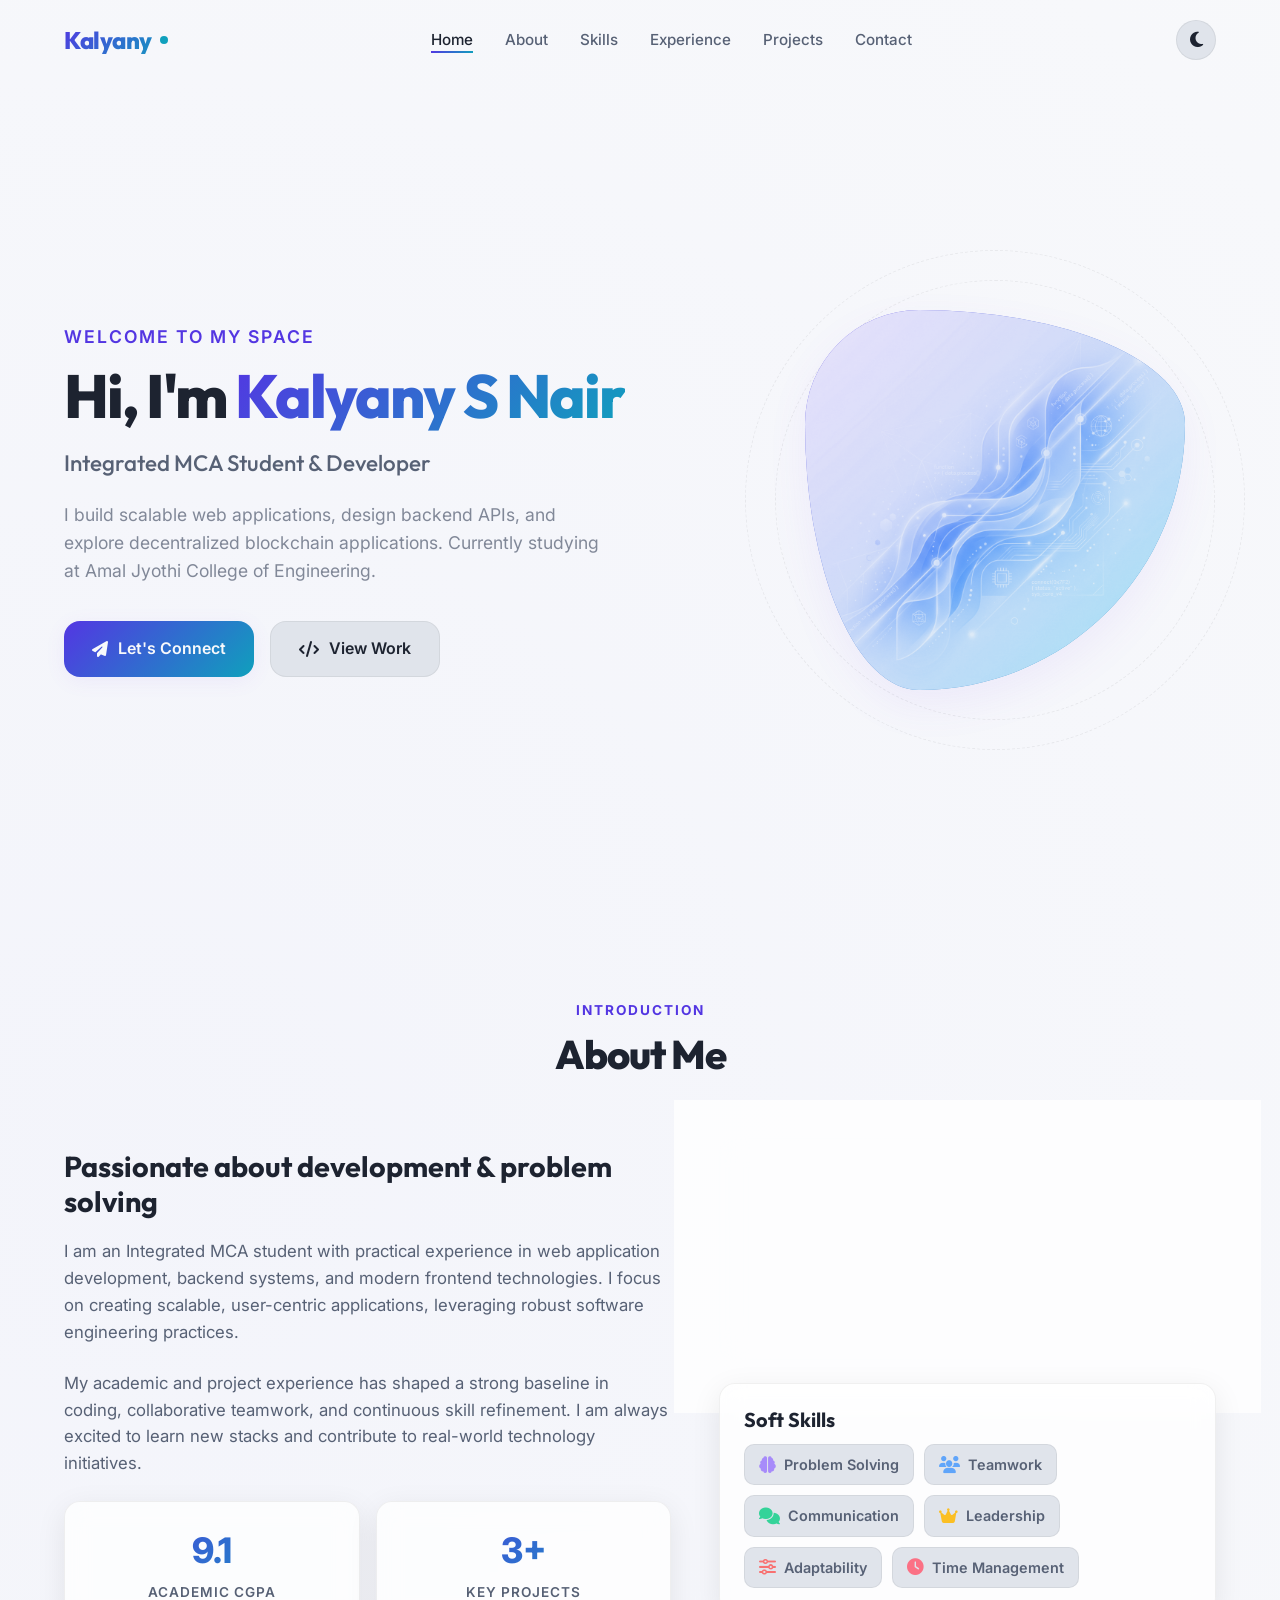
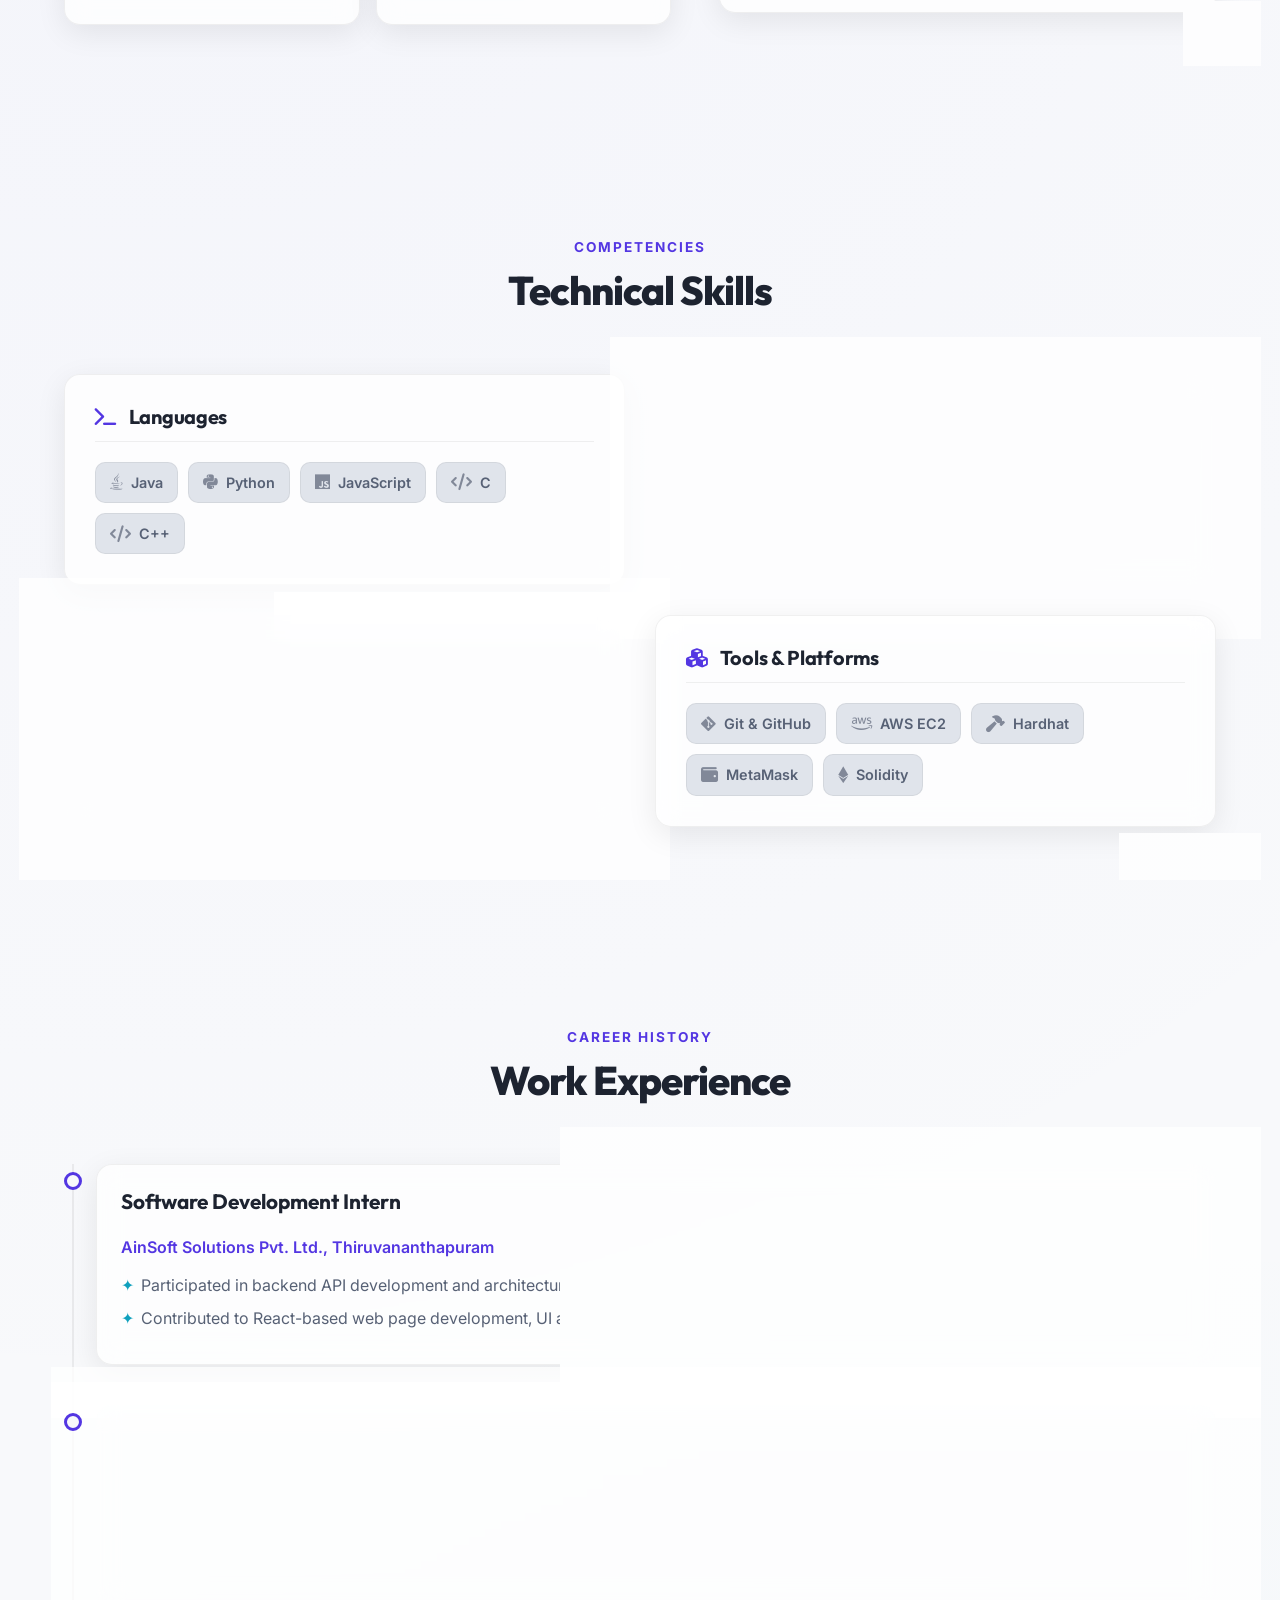
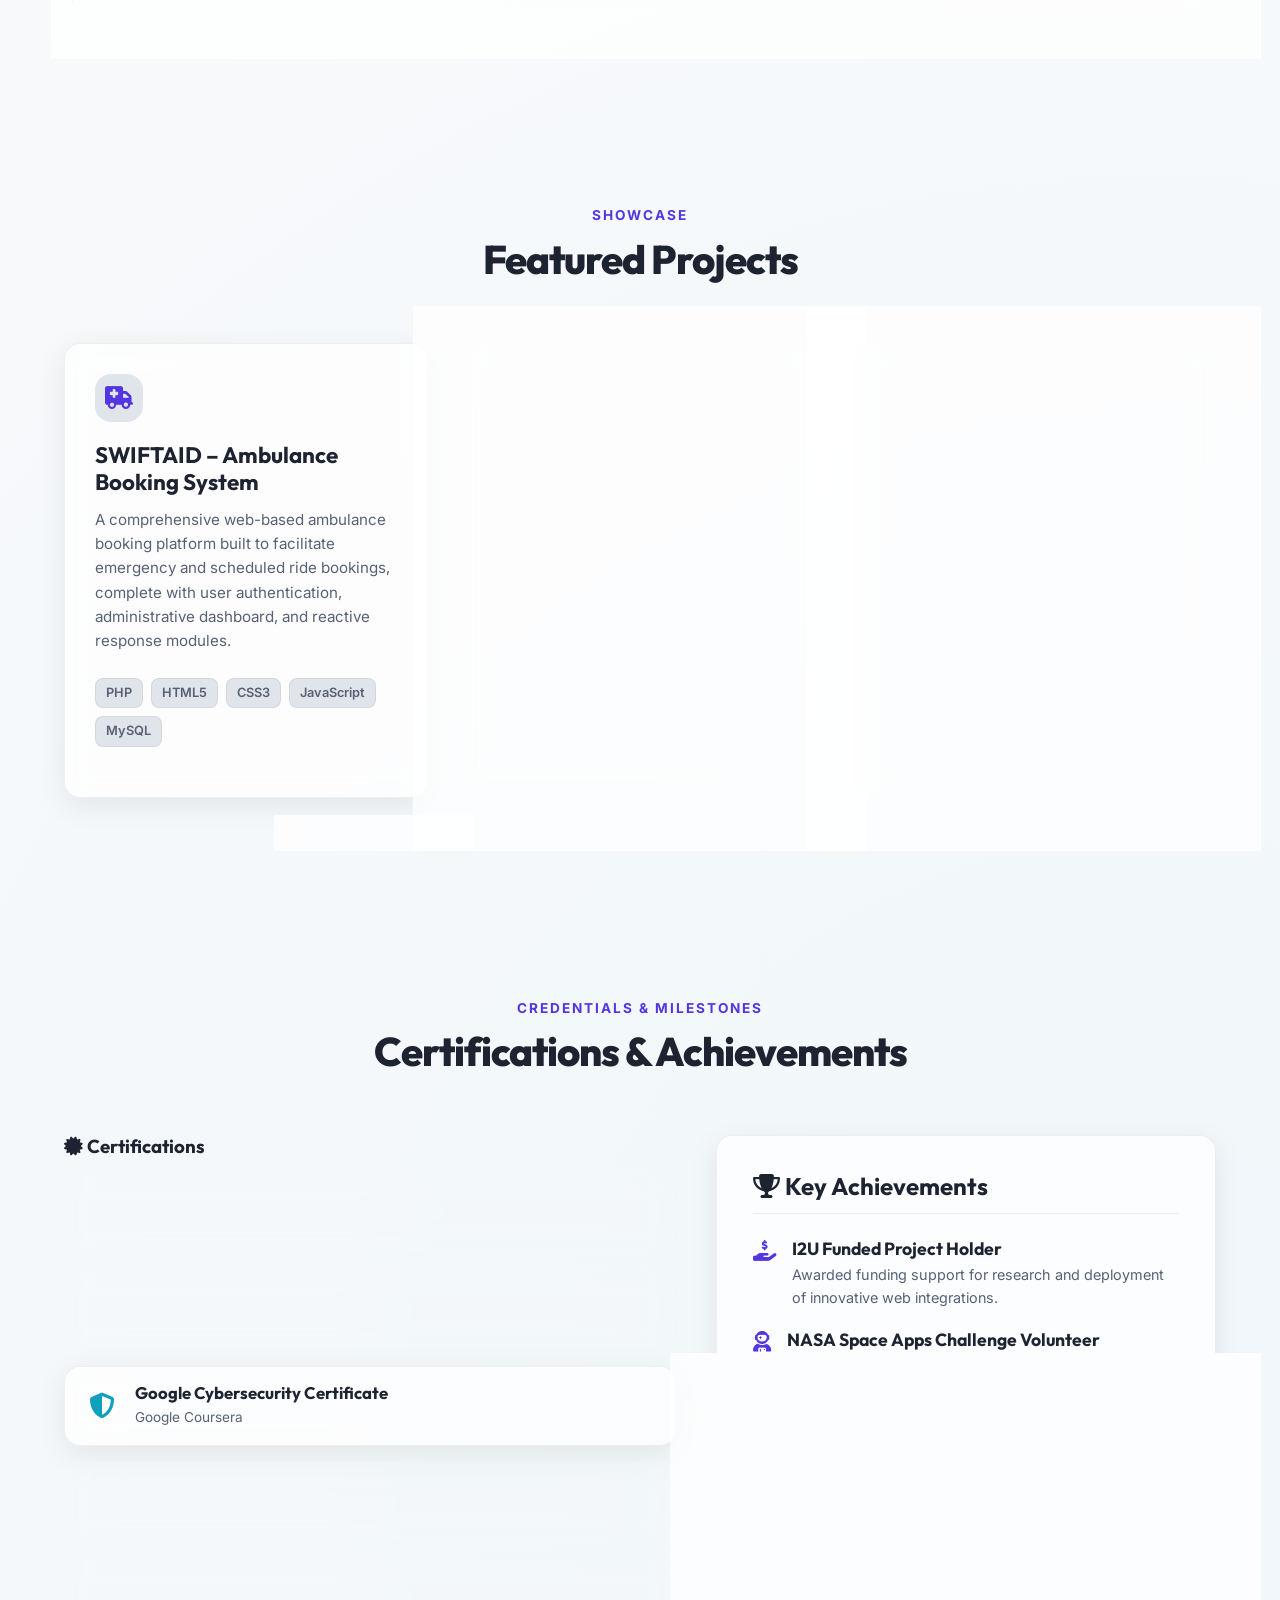
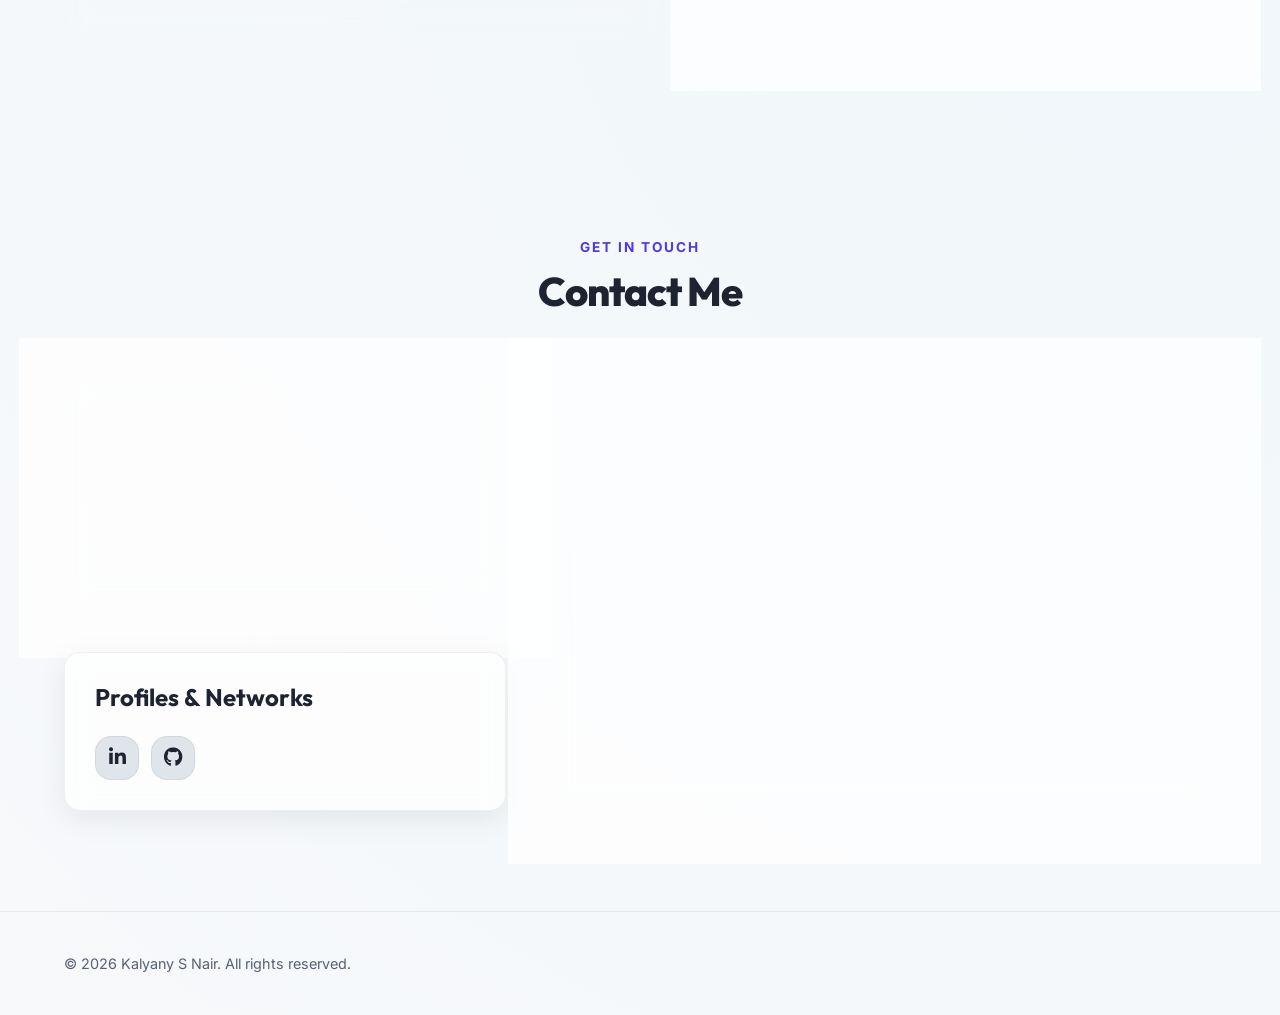
==== kalyanysnair.html @ a87de0ae "Remove Source Code github links from projects section" ====
<!DOCTYPE html>
<html lang="en" data-theme="light">
<head>
  <meta charset="UTF-8">
  <meta name="viewport" content="width=device-width, initial-scale=1.0">
  <title>Kalyany S Nair | Portfolio</title>
  <meta name="description" content="Professional portfolio of Kalyany S Nair, an Integrated MCA student specializing in full-stack web development and blockchain. Check out my projects, experience, and skills.">
  
  <!-- FontAwesome Icons -->
  <link rel="stylesheet" href="https://cdnjs.cloudflare.com/ajax/libs/font-awesome/6.4.0/css/all.min.css">
  
  <!-- Core Stylesheet -->
  <link rel="stylesheet" href="index.css">
</head>
<body>

  <!-- --- HEADER / NAVIGATION --- -->
  <header class="header" id="header">
    <div class="container nav-container">
      <a href="#home" class="logo">
        Kalyany<span class="logo-dot"></span>
      </a>
      
      <nav>
        <ul class="nav-links" id="nav-links">
          <li><a href="#home" class="active">Home</a></li>
          <li><a href="#about">About</a></li>
          <li><a href="#skills">Skills</a></li>
          <li><a href="#experience">Experience</a></li>
          <li><a href="#projects">Projects</a></li>
          <li><a href="#contact">Contact</a></li>
        </ul>
      </nav>
      
      <div class="nav-actions">
        <button class="theme-btn" id="theme-btn" aria-label="Toggle Theme">
          <i class="fa-solid fa-moon" id="theme-icon"></i>
        </button>
        <div class="menu-toggle" id="menu-toggle" aria-label="Toggle Menu">
          <i class="fa-solid fa-bars"></i>
        </div>
      </div>
    </div>
  </header>

  <!-- --- HERO SECTION --- -->
  <section class="hero" id="home">
    <div class="container hero-grid">
      <div class="hero-content">
        <span class="hero-greeting">Welcome to my space</span>
        <h1 class="hero-title">Hi, I'm <span>Kalyany S Nair</span></h1>
        <h2 class="hero-subtitle">Integrated MCA Student &amp; Developer</h2>
        <p class="hero-description">
          I build scalable web applications, design backend APIs, and explore decentralized blockchain applications. Currently studying at Amal Jyothi College of Engineering.
        </p>
        <div class="hero-buttons">
          <a href="#contact" class="btn btn-primary"><i class="fa-solid fa-paper-plane"></i> Let's Connect</a>
          <a href="#projects" class="btn btn-secondary"><i class="fa-solid fa-code"></i> View Work</a>
        </div>
      </div>
      
      <div class="hero-visual">
        <div class="visual-orbit orbit-1"></div>
        <div class="visual-orbit orbit-2"></div>
        <div class="visual-box">
          <img src="assets/hero-bg.png" alt="Futuristic Tech Background Design">
        </div>
      </div>
    </div>
  </section>

  <!-- --- ABOUT SECTION --- -->
  <section class="section" id="about">
    <div class="container">
      <div class="section-header">
        <span class="section-tag">Introduction</span>
        <h2 class="section-title">About Me</h2>
      </div>
      
      <div class="about-grid">
        <div class="about-info">
          <h3>Passionate about development &amp; problem solving</h3>
          <p>
            I am an Integrated MCA student with practical experience in web application development, backend systems, and modern frontend technologies. I focus on creating scalable, user-centric applications, leveraging robust software engineering practices.
          </p>
          <p>
            My academic and project experience has shaped a strong baseline in coding, collaborative teamwork, and continuous skill refinement. I am always excited to learn new stacks and contribute to real-world technology initiatives.
          </p>
          
          <div class="metrics-grid">
            <div class="metric-card glass-panel">
              <div class="metric-num">9.1</div>
              <div class="metric-label">Academic CGPA</div>
            </div>
            <div class="metric-card glass-panel">
              <div class="metric-num">3+</div>
              <div class="metric-label">Key Projects</div>
            </div>
          </div>
        </div>
        
        <div class="about-education">
          <div class="education-card glass-panel">
            <div class="edu-header">
              <h4 class="edu-title">Integrated Master of Computer Applications (MCA)</h4>
              <span class="edu-year">2022 – 2027</span>
            </div>
            <p class="edu-institution">Amal Jyothi College of Engineering (Autonomous)</p>
            <div class="edu-cgpa">
              <i class="fa-solid fa-graduation-cap"></i> CGPA: 9.1
            </div>
          </div>
          
          <div class="education-card glass-panel">
            <div class="edu-header">
              <h4 class="edu-title">Soft Skills</h4>
            </div>
            <div class="skills-list" style="margin-top: 10px;">
              <span class="skill-tag"><i class="fa-solid fa-brain" style="color: #a78bfa;"></i> Problem Solving</span>
              <span class="skill-tag"><i class="fa-solid fa-users" style="color: #60a5fa;"></i> Teamwork</span>
              <span class="skill-tag"><i class="fa-solid fa-comments" style="color: #34d399;"></i> Communication</span>
              <span class="skill-tag"><i class="fa-solid fa-crown" style="color: #fbbf24;"></i> Leadership</span>
              <span class="skill-tag"><i class="fa-solid fa-sliders" style="color: #f87171;"></i> Adaptability</span>
              <span class="skill-tag"><i class="fa-solid fa-clock" style="color: #fb7185;"></i> Time Management</span>
            </div>
          </div>
        </div>
      </div>
    </div>
  </section>

  <!-- --- SKILLS SECTION --- -->
  <section class="section" id="skills">
    <div class="container">
      <div class="section-header">
        <span class="section-tag">Competencies</span>
        <h2 class="section-title">Technical Skills</h2>
      </div>
      
      <div class="skills-grid">
        <!-- Category 1: Languages -->
        <div class="skills-category glass-panel">
          <h3><i class="fa-solid fa-terminal"></i> Languages</h3>
          <div class="skills-list">
            <span class="skill-tag"><i class="fa-brands fa-java"></i> Java</span>
            <span class="skill-tag"><i class="fa-brands fa-python"></i> Python</span>
            <span class="skill-tag"><i class="fa-brands fa-js"></i> JavaScript</span>
            <span class="skill-tag"><i class="fa-solid fa-code"></i> C</span>
            <span class="skill-tag"><i class="fa-solid fa-code"></i> C++</span>
          </div>
        </div>
        
        <!-- Category 2: Web Technologies -->
        <div class="skills-category glass-panel">
          <h3><i class="fa-solid fa-globe"></i> Web Technologies</h3>
          <div class="skills-list">
            <span class="skill-tag"><i class="fa-brands fa-react"></i> React.js</span>
            <span class="skill-tag"><i class="fa-brands fa-html5"></i> HTML5</span>
            <span class="skill-tag"><i class="fa-brands fa-css3-alt"></i> CSS3</span>
            <span class="skill-tag"><i class="fa-brands fa-php"></i> PHP</span>
            <span class="skill-tag"><i class="fa-brands fa-node-js" style="color: #339933;"></i> Node.js</span>
          </div>
        </div>
        
        <!-- Category 3: Databases -->
        <div class="skills-category glass-panel">
          <h3><i class="fa-solid fa-database"></i> Databases</h3>
          <div class="skills-list">
            <span class="skill-tag"><i class="fa-solid fa-database"></i> MySQL</span>
            <span class="skill-tag"><i class="fa-solid fa-server"></i> Database Mgmt</span>
          </div>
        </div>
        
        <!-- Category 4: Tools & Platforms -->
        <div class="skills-category glass-panel">
          <h3><i class="fa-solid fa-cubes"></i> Tools &amp; Platforms</h3>
          <div class="skills-list">
            <span class="skill-tag"><i class="fa-brands fa-git-alt"></i> Git &amp; GitHub</span>
            <span class="skill-tag"><i class="fa-brands fa-aws"></i> AWS EC2</span>
            <span class="skill-tag"><i class="fa-solid fa-hammer"></i> Hardhat</span>
            <span class="skill-tag"><i class="fa-solid fa-wallet"></i> MetaMask</span>
            <span class="skill-tag"><i class="fa-brands fa-ethereum"></i> Solidity</span>
          </div>
        </div>
      </div>
    </div>
  </section>

  <!-- --- EXPERIENCE SECTION --- -->
  <section class="section" id="experience">
    <div class="container">
      <div class="section-header">
        <span class="section-tag">Career History</span>
        <h2 class="section-title">Work Experience</h2>
      </div>
      
      <div class="exp-proj-layout">
        <div class="timeline">
          <!-- Timeline Item 1 -->
          <div class="timeline-item">
            <div class="timeline-dot"></div>
            <div class="timeline-content glass-panel">
              <div class="timeline-header">
                <h3 class="timeline-role">Software Development Intern</h3>
                <span class="timeline-duration">June 2026 – July 2026</span>
              </div>
              <div class="timeline-company">AinSoft Solutions Pvt. Ltd., Thiruvananthapuram</div>
              <ul class="timeline-details">
                <li>Participated in backend API development and architecture definition during a hybrid internship program.</li>
                <li>Contributed to React-based web page development, UI adjustments, and application integration tasks.</li>
              </ul>
            </div>
          </div>
          
          <!-- Timeline Item 2 -->
          <div class="timeline-item">
            <div class="timeline-dot"></div>
            <div class="timeline-content glass-panel">
              <div class="timeline-header">
                <h3 class="timeline-role">Intern Hub – Program &amp; Academic Support</h3>
                <span class="timeline-duration">Dec 2024 – Mar 2025</span>
              </div>
              <div class="timeline-company">Amal Jyothi College of Engineering</div>
              <ul class="timeline-details">
                <li>Assisted in academic coordination, resource mapping, and documentation activities.</li>
                <li>Supported faculty and organization teams in coordinating institutional programs and engineering symposia.</li>
              </ul>
            </div>
          </div>
        </div>
      </div>
    </div>
  </section>

  <!-- --- PROJECTS SECTION --- -->
  <section class="section" id="projects">
    <div class="container">
      <div class="section-header">
        <span class="section-tag">Showcase</span>
        <h2 class="section-title">Featured Projects</h2>
      </div>
      
      <div class="projects-grid">
        <!-- Project 1: SwiftAid -->
        <div class="project-card glass-panel">
          <div class="project-icon">
            <i class="fa-solid fa-truck-medical"></i>
          </div>
          <h3 class="project-title">SWIFTAID – Ambulance Booking System</h3>
          <p class="project-description">
            A comprehensive web-based ambulance booking platform built to facilitate emergency and scheduled ride bookings, complete with user authentication, administrative dashboard, and reactive response modules.
          </p>
          <div class="project-tech">
            <span class="project-tech-tag">PHP</span>
            <span class="project-tech-tag">HTML5</span>
            <span class="project-tech-tag">CSS3</span>
            <span class="project-tech-tag">JavaScript</span>
            <span class="project-tech-tag">MySQL</span>
          </div>

        </div>
        
        <!-- Project 2: PlayTown -->
        <div class="project-card glass-panel">
          <div class="project-icon">
            <i class="fa-solid fa-gamepad"></i>
          </div>
          <h3 class="project-title">PlayTown – Toy Store E-Commerce</h3>
          <p class="project-description">
            A secure e-commerce application containing a comprehensive product catalog, active shopping cart, user profile management, checkout flows, and database order logging.
          </p>
          <div class="project-tech">
            <span class="project-tech-tag">PHP</span>
            <span class="project-tech-tag">HTML5</span>
            <span class="project-tech-tag">CSS3</span>
            <span class="project-tech-tag">MySQL</span>
            <span class="project-tech-tag">AWS EC2</span>
          </div>

        </div>
        
        <!-- Project 3: EduFund -->
        <div class="project-card glass-panel">
          <div class="project-icon">
            <i class="fa-solid fa-graduation-cap"></i>
          </div>
          <h3 class="project-title">EDUFUND – Decentralized Scholarship</h3>
          <p class="project-description">
            A secure blockchain-powered scholarship ecosystem utilizing smart contracts for transparent and decentralized funding flows, integrated into a React web interface.
          </p>
          <div class="project-tech">
            <span class="project-tech-tag">Solidity</span>
            <span class="project-tech-tag">React.js</span>
            <span class="project-tech-tag">Hardhat</span>
            <span class="project-tech-tag">Node.js</span>
            <span class="project-tech-tag">MetaMask</span>
          </div>

        </div>
      </div>
    </div>
  </section>

  <!-- --- CERTIFICATIONS & ACHIEVEMENTS --- -->
  <section class="section" id="credentials">
    <div class="container">
      <div class="section-header">
        <span class="section-tag">Credentials &amp; Milestones</span>
        <h2 class="section-title">Certifications &amp; Achievements</h2>
      </div>
      
      <div class="certs-achieve-grid">
        <!-- Certifications -->
        <div class="certs-layout">
          <h3><i class="fa-solid fa-certificate"></i> Certifications</h3>
          
          <div class="cert-card glass-panel">
            <i class="fa-solid fa-cloud cert-icon"></i>
            <div class="cert-info">
              <h4>Oracle Cloud Infrastructure 2025 Certified AI Foundations</h4>
              <p class="cert-provider">Oracle University</p>
            </div>
          </div>
          
          <div class="cert-card glass-panel">
            <i class="fa-solid fa-people-group cert-icon"></i>
            <div class="cert-info">
              <h4>Professional Scrum Fundamentals (Agile &amp; Scrum)</h4>
              <p class="cert-provider">Scrum.org</p>
            </div>
          </div>
          
          <div class="cert-card glass-panel">
            <i class="fa-solid fa-shield-halved cert-icon"></i>
            <div class="cert-info">
              <h4>Google Cybersecurity Certificate</h4>
              <p class="cert-provider">Google Coursera</p>
            </div>
          </div>
          
          <div class="cert-card glass-panel">
            <i class="fa-brands fa-python cert-icon"></i>
            <div class="cert-info">
              <h4>Automate Cybersecurity Tasks with Python</h4>
              <p class="cert-provider">Google Professional Certificate Series</p>
            </div>
          </div>
          
          <div class="cert-card glass-panel">
            <i class="fa-solid fa-network-wired cert-icon"></i>
            <div class="cert-info">
              <h4>Cloud Computing Basics &amp; Career Acceleration</h4>
              <p class="cert-provider">Course completion</p>
            </div>
          </div>
        </div>
        
        <!-- Achievements -->
        <div class="achievements-box glass-panel">
          <h3><i class="fa-solid fa-trophy"></i> Key Achievements</h3>
          
          <div class="achieve-list">
            <div class="achieve-item">
              <i class="fa-solid fa-hand-holding-dollar achieve-badge"></i>
              <div class="achieve-text">
                <h4>I2U Funded Project Holder</h4>
                <p>Awarded funding support for research and deployment of innovative web integrations.</p>
              </div>
            </div>
            
            <div class="achieve-item">
              <i class="fa-solid fa-user-astronaut achieve-badge"></i>
              <div class="achieve-text">
                <h4>NASA Space Apps Challenge Volunteer</h4>
                <p>Active volunteer organizer and technical support lead for the 2024 &amp; 2025 hackathons.</p>
              </div>
            </div>
            
            <div class="achieve-item">
              <i class="fa-solid fa-code-branch achieve-badge"></i>
              <div class="achieve-text">
                <h4>Hacktoberfest Contributor</h4>
                <p>Contributed to open source software repositories and mentored junior git participants.</p>
              </div>
            </div>
            
            <div class="achieve-item">
              <i class="fa-solid fa-scale-balanced achieve-badge"></i>
              <div class="achieve-text">
                <h4>IPR Cell Member</h4>
                <p>Intellectual Property Rights cell member focusing on academic innovation protection.</p>
              </div>
            </div>
          </div>
        </div>
      </div>
    </div>
  </section>

  <!-- --- CONTACT SECTION --- -->
  <section class="section" id="contact">
    <div class="container">
      <div class="section-header">
        <span class="section-tag">Get in Touch</span>
        <h2 class="section-title">Contact Me</h2>
      </div>
      
      <div class="contact-grid">
        <div class="contact-info">
          <div class="contact-card glass-panel">
            <h3>Contact Details</h3>
            <div class="contact-methods">
              <div class="contact-method">
                <div class="contact-icon"><i class="fa-solid fa-envelope"></i></div>
                <div class="contact-details">
                  <span>Email</span>
                  <a href="mailto:kalyanysnair2027@mca.ajce.in">kalyanysnair2027@mca.ajce.in</a>
                </div>
              </div>

              <div class="contact-method">
                <div class="contact-icon"><i class="fa-solid fa-location-dot"></i></div>
                <div class="contact-details">
                  <span>Location</span>
                  <p>Kottayam, Kerala, India</p>
                </div>
              </div>
            </div>
          </div>
          
          <div class="contact-card glass-panel">
            <h3>Profiles &amp; Networks</h3>
            <div class="social-links">
              <a href="https://linkedin.com/in/kalyanysnair" target="_blank" rel="noopener noreferrer" class="social-icon" aria-label="LinkedIn Profile">
                <i class="fa-brands fa-linkedin-in"></i>
              </a>
              <a href="https://github.com/Kalyanysnair" target="_blank" rel="noopener noreferrer" class="social-icon" aria-label="GitHub Profile">
                <i class="fa-brands fa-github"></i>
              </a>
            </div>
          </div>
        </div>
        
        <div class="contact-form-panel glass-panel">
          <form id="contact-form" novalidate>
            <div class="form-group">
              <input type="text" id="name" placeholder=" " required class="form-input">
              <label for="name" class="form-label">Full Name</label>
            </div>
            
            <div class="form-group">
              <input type="email" id="email" placeholder=" " required class="form-input">
              <label for="email" class="form-label">Email Address</label>
            </div>
            
            <div class="form-group">
              <textarea id="message" placeholder=" " required class="form-input"></textarea>
              <label for="message" class="form-label">Your Message</label>
            </div>
            
            <button type="submit" class="btn btn-primary" style="width: 100%;">
              <i class="fa-solid fa-paper-plane"></i> Send Message
            </button>
            <div id="form-status" class="form-status"></div>
          </form>
        </div>
      </div>
    </div>
  </section>

  <!-- --- FOOTER --- -->
  <footer class="footer">
    <div class="container footer-content">
      <p>&copy; 2026 Kalyany S Nair. All rights reserved.</p>
    </div>
  </footer>

  <!-- --- BACK TO TOP --- -->
  <div class="back-to-top" id="back-to-top" aria-label="Scroll to Top">
    <i class="fa-solid fa-chevron-up"></i>
  </div>

  <!-- Javascript Logic -->
  <script src="index.js"></script>
</body>
</html>
---- index.css ----
@import url('https://fonts.googleapis.com/css2?family=Inter:wght@300;400;500;600;700&family=Outfit:wght@400;500;600;700;800&display=swap');

/* --- DESIGN SYSTEM & CSS VARIABLES --- */
:root {
  /* Font Families */
  --font-heading: 'Outfit', -apple-system, BlinkMacSystemFont, "Segoe UI", Roboto, sans-serif;
  --font-body: 'Inter', -apple-system, BlinkMacSystemFont, "Segoe UI", Roboto, sans-serif;

  /* Animation Timings */
  --transition-fast: 0.2s cubic-bezier(0.4, 0, 0.2, 1);
  --transition-normal: 0.4s cubic-bezier(0.4, 0, 0.2, 1);
  --transition-slow: 0.6s cubic-bezier(0.4, 0, 0.2, 1);

  /* Border Radii */
  --radius-sm: 8px;
  --radius-md: 16px;
  --radius-lg: 24px;
  --radius-full: 9999px;

  /* Box Shadows */
  --shadow-sm: 0 2px 8px rgba(0, 0, 0, 0.05);
  --shadow-md: 0 8px 30px rgba(0, 0, 0, 0.08);
  --shadow-lg: 0 16px 40px rgba(0, 0, 0, 0.12);
}

/* Dark Theme Variables (Default) */
[data-theme="dark"] {
  --bg-primary: hsl(230, 25%, 6%);
  --bg-secondary: hsl(230, 20%, 10%);
  --bg-tertiary: hsl(230, 20%, 14%);
  --bg-glass: rgba(13, 15, 23, 0.75);
  --bg-glass-hover: rgba(22, 25, 38, 0.85);
  
  --text-primary: hsl(220, 15%, 90%);
  --text-secondary: hsl(220, 10%, 65%);
  --text-muted: hsl(220, 10%, 45%);
  --text-inverse: hsl(230, 25%, 6%);

  --primary-color: hsl(250, 85%, 65%);
  --primary-light: hsl(250, 85%, 75%);
  --secondary-color: hsl(190, 90%, 50%);
  --accent-glow: rgba(138, 92, 246, 0.15);
  
  --border-color: rgba(255, 255, 255, 0.08);
  --border-hover: rgba(255, 255, 255, 0.15);
  
  --gradient-accent: linear-gradient(135deg, hsl(250, 85%, 65%) 0%, hsl(190, 90%, 50%) 100%);
  --gradient-bg: radial-gradient(circle at 10% 20%, rgba(99, 102, 241, 0.05) 0%, transparent 40%),
                 radial-gradient(circle at 90% 80%, rgba(6, 182, 212, 0.05) 0%, transparent 40%);
}

/* Light Theme Variables */
[data-theme="light"] {
  --bg-primary: hsl(220, 30%, 98%);
  --bg-secondary: hsl(220, 20%, 95%);
  --bg-tertiary: hsl(220, 20%, 90%);
  --bg-glass: rgba(255, 255, 255, 0.75);
  --bg-glass-hover: rgba(255, 255, 255, 0.9);
  
  --text-primary: hsl(220, 25%, 15%);
  --text-secondary: hsl(220, 15%, 40%);
  --text-muted: hsl(220, 10%, 55%);
  --text-inverse: hsl(220, 30%, 98%);

  --primary-color: hsl(250, 75%, 55%);
  --primary-light: hsl(250, 75%, 65%);
  --secondary-color: hsl(190, 85%, 40%);
  --accent-glow: rgba(138, 92, 246, 0.08);
  
  --border-color: rgba(0, 0, 0, 0.06);
  --border-hover: rgba(0, 0, 0, 0.12);
  
  --gradient-accent: linear-gradient(135deg, hsl(250, 75%, 55%) 0%, hsl(190, 85%, 40%) 100%);
  --gradient-bg: radial-gradient(circle at 10% 20%, rgba(99, 102, 241, 0.03) 0%, transparent 40%),
                 radial-gradient(circle at 90% 80%, rgba(6, 182, 212, 0.03) 0%, transparent 40%);
}

/* --- RESET & BASIC STYLES --- */
* {
  margin: 0;
  padding: 0;
  box-sizing: border-box;
  scroll-behavior: smooth;
}

body {
  font-family: var(--font-body);
  background-color: var(--bg-primary);
  background-image: var(--gradient-bg);
  color: var(--text-primary);
  line-height: 1.6;
  overflow-x: hidden;
  transition: background-color var(--transition-normal), color var(--transition-normal);
}

h1, h2, h3, h4, h5, h6 {
  font-family: var(--font-heading);
  font-weight: 700;
  line-height: 1.2;
  color: var(--text-primary);
}

a {
  color: inherit;
  text-decoration: none;
  transition: color var(--transition-fast);
}

img {
  max-width: 100%;
  height: auto;
  display: block;
}

ul {
  list-style: none;
}

button, input, textarea {
  font-family: inherit;
  outline: none;
  border: none;
}

/* --- SCROLLBAR --- */
::-webkit-scrollbar {
  width: 10px;
}
::-webkit-scrollbar-track {
  background: var(--bg-primary);
}
::-webkit-scrollbar-thumb {
  background: var(--bg-tertiary);
  border-radius: var(--radius-full);
  border: 2px solid var(--bg-primary);
}
::-webkit-scrollbar-thumb:hover {
  background: var(--text-muted);
}

/* --- GLASS CONTAINER LAYOUTS --- */
.glass-panel {
  background: var(--bg-glass);
  backdrop-filter: blur(12px);
  -webkit-backdrop-filter: blur(12px);
  border: 1px solid var(--border-color);
  border-radius: var(--radius-md);
  box-shadow: var(--shadow-md);
  transition: border-color var(--transition-normal), background-color var(--transition-normal), transform var(--transition-normal), box-shadow var(--transition-normal);
}

.glass-panel:hover {
  border-color: var(--border-hover);
  background-color: var(--bg-glass-hover);
  box-shadow: var(--shadow-lg);
}

/* --- CONTAINER --- */
.container {
  width: 100%;
  max-width: 1200px;
  margin: 0 auto;
  padding: 0 24px;
}

/* --- HEADER / NAVIGATION --- */
.header {
  position: fixed;
  top: 0;
  left: 0;
  width: 100%;
  z-index: 1000;
  padding: 20px 0;
  transition: padding var(--transition-normal), background-color var(--transition-normal), box-shadow var(--transition-normal);
}

.header.scrolled {
  padding: 12px 0;
  background: var(--bg-glass);
  backdrop-filter: blur(16px);
  -webkit-backdrop-filter: blur(16px);
  border-bottom: 1px solid var(--border-color);
  box-shadow: var(--shadow-sm);
}

.nav-container {
  display: flex;
  justify-content: space-between;
  align-items: center;
}

.logo {
  font-family: var(--font-heading);
  font-size: 1.5rem;
  font-weight: 800;
  letter-spacing: -0.5px;
  background: var(--gradient-accent);
  -webkit-background-clip: text;
  -webkit-text-fill-color: transparent;
  display: flex;
  align-items: center;
  gap: 8px;
}

.logo-dot {
  width: 8px;
  height: 8px;
  background-color: var(--secondary-color);
  border-radius: var(--radius-full);
}

.nav-links {
  display: flex;
  align-items: center;
  gap: 32px;
}

.nav-links a {
  font-weight: 500;
  font-size: 0.95rem;
  color: var(--text-secondary);
  position: relative;
  padding: 4px 0;
}

.nav-links a:hover,
.nav-links a.active {
  color: var(--text-primary);
}

.nav-links a::after {
  content: '';
  position: absolute;
  bottom: 0;
  left: 0;
  width: 0;
  height: 2px;
  background: var(--gradient-accent);
  transition: width var(--transition-fast);
}

.nav-links a:hover::after,
.nav-links a.active::after {
  width: 100%;
}

.nav-actions {
  display: flex;
  align-items: center;
  gap: 16px;
}

/* Theme Toggle Button */
.theme-btn {
  background: var(--bg-tertiary);
  border: 1px solid var(--border-color);
  width: 40px;
  height: 40px;
  border-radius: var(--radius-full);
  display: flex;
  align-items: center;
  justify-content: center;
  cursor: pointer;
  color: var(--text-primary);
  transition: transform var(--transition-fast), background-color var(--transition-fast);
}

.theme-btn:hover {
  transform: scale(1.05);
  background: var(--border-hover);
}

.theme-btn i {
  font-size: 1.1rem;
}

/* Hamburger menu for mobile */
.menu-toggle {
  display: none;
  font-size: 1.5rem;
  cursor: pointer;
  color: var(--text-primary);
}

/* --- HERO SECTION --- */
.hero {
  min-height: 100vh;
  display: flex;
  align-items: center;
  padding-top: 100px;
  position: relative;
}

.hero-grid {
  display: grid;
  grid-template-columns: 1.2fr 0.8fr;
  gap: 48px;
  align-items: center;
}

.hero-content {
  display: flex;
  align-items: flex-start;
  flex-direction: column;
}

.hero-greeting {
  font-size: 1.1rem;
  font-weight: 600;
  color: var(--primary-color);
  letter-spacing: 2px;
  text-transform: uppercase;
  margin-bottom: 12px;
}

.hero-title {
  font-size: 3.8rem;
  font-weight: 800;
  letter-spacing: -2px;
  line-height: 1.1;
  margin-bottom: 20px;
}

.hero-title span {
  background: var(--gradient-accent);
  -webkit-background-clip: text;
  -webkit-text-fill-color: transparent;
}

.hero-subtitle {
  font-size: 1.4rem;
  font-weight: 500;
  color: var(--text-secondary);
  margin-bottom: 24px;
}

.hero-description {
  font-size: 1.1rem;
  color: var(--text-muted);
  max-width: 540px;
  margin-bottom: 36px;
}

.hero-buttons {
  display: flex;
  gap: 16px;
  flex-wrap: wrap;
}

.btn {
  display: inline-flex;
  align-items: center;
  justify-content: center;
  gap: 10px;
  padding: 14px 28px;
  font-size: 1rem;
  font-weight: 600;
  border-radius: var(--radius-md);
  transition: transform var(--transition-fast), box-shadow var(--transition-fast), background-color var(--transition-fast);
  cursor: pointer;
}

.btn-primary {
  background: var(--gradient-accent);
  color: var(--text-inverse);
  box-shadow: 0 4px 20px var(--accent-glow);
}

.btn-primary:hover {
  transform: translateY(-2px);
  box-shadow: 0 8px 30px var(--primary-color);
}

.btn-secondary {
  background: var(--bg-tertiary);
  color: var(--text-primary);
  border: 1px solid var(--border-color);
}

.btn-secondary:hover {
  transform: translateY(-2px);
  background: var(--border-hover);
}

/* Hero Visual Canvas / Graphics */
.hero-visual {
  position: relative;
  display: flex;
  justify-content: center;
  align-items: center;
}

.visual-box {
  width: 380px;
  height: 380px;
  border-radius: 30% 70% 70% 30% / 30% 30% 70% 70%;
  background: var(--gradient-accent);
  background-size: cover;
  background-position: center;
  position: relative;
  animation: liquid-morph 8s ease-in-out infinite alternate;
  box-shadow: 0 16px 40px var(--accent-glow);
  overflow: hidden;
}

.visual-box img {
  width: 100%;
  height: 100%;
  object-fit: cover;
  mix-blend-mode: luminosity;
  opacity: 0.85;
}

.visual-orbit {
  position: absolute;
  border: 1px dashed var(--border-color);
  border-radius: var(--radius-full);
  animation: rotation 20s linear infinite;
}

.orbit-1 {
  width: 440px;
  height: 440px;
}

.orbit-2 {
  width: 500px;
  height: 500px;
  animation-duration: 35s;
  animation-direction: reverse;
}

@keyframes liquid-morph {
  0% { border-radius: 30% 70% 70% 30% / 30% 30% 70% 70%; }
  100% { border-radius: 70% 30% 30% 70% / 70% 70% 30% 30%; }
}

@keyframes rotation {
  from { transform: rotate(0deg); }
  to { transform: rotate(360deg); }
}

/* --- SECTION STYLINGS --- */
.section {
  padding: 100px 0;
  position: relative;
}

.section-header {
  margin-bottom: 60px;
  text-align: center;
}

.section-tag {
  font-size: 0.85rem;
  font-weight: 700;
  text-transform: uppercase;
  color: var(--primary-color);
  letter-spacing: 2px;
  margin-bottom: 8px;
  display: block;
}

.section-title {
  font-size: 2.5rem;
  font-weight: 800;
  letter-spacing: -1px;
}

/* --- ABOUT SECTION --- */
.about-grid {
  display: grid;
  grid-template-columns: 1.1fr 0.9fr;
  gap: 48px;
  align-items: center;
}

.about-info h3 {
  font-size: 1.8rem;
  margin-bottom: 20px;
}

.about-info p {
  color: var(--text-secondary);
  font-size: 1.05rem;
  margin-bottom: 24px;
}

.education-card {
  padding: 24px;
  border-radius: var(--radius-md);
  margin-bottom: 24px;
}

.edu-header {
  display: flex;
  justify-content: space-between;
  align-items: flex-start;
  margin-bottom: 12px;
  gap: 16px;
  flex-wrap: wrap;
}

.edu-title {
  font-size: 1.25rem;
  font-weight: 700;
}

.edu-year {
  font-size: 0.9rem;
  font-weight: 600;
  padding: 4px 12px;
  background: var(--bg-tertiary);
  border-radius: var(--radius-full);
  color: var(--primary-color);
}

.edu-institution {
  font-weight: 500;
  color: var(--text-secondary);
  margin-bottom: 8px;
}

.edu-cgpa {
  display: inline-flex;
  align-items: center;
  gap: 6px;
  font-weight: 700;
  color: var(--secondary-color);
  background: rgba(6, 182, 212, 0.1);
  padding: 4px 12px;
  border-radius: var(--radius-full);
  font-size: 0.9rem;
}

/* Quick Metrics Grid */
.metrics-grid {
  display: grid;
  grid-template-columns: repeat(2, 1fr);
  gap: 16px;
}

.metric-card {
  padding: 20px;
  text-align: center;
}

.metric-num {
  font-size: 2.2rem;
  font-weight: 800;
  background: var(--gradient-accent);
  -webkit-background-clip: text;
  -webkit-text-fill-color: transparent;
  margin-bottom: 4px;
}

.metric-label {
  font-size: 0.85rem;
  font-weight: 600;
  color: var(--text-secondary);
  text-transform: uppercase;
  letter-spacing: 1px;
}

/* --- SKILLS SECTION --- */
.skills-grid {
  display: grid;
  grid-template-columns: repeat(auto-fit, minmax(400px, 1fr));
  gap: 30px;
}

@media (max-width: 992px) {
  .skills-grid {
    grid-template-columns: 1fr;
  }
}

.skills-category {
  padding: 30px;
  display: flex;
  flex-direction: column;
  transition: transform var(--transition-normal), box-shadow var(--transition-normal), border-color var(--transition-normal);
}

.skills-category:hover {
  transform: translateY(-4px);
  border-color: var(--primary-color);
  box-shadow: 0 12px 30px rgba(99, 102, 241, 0.05);
}

.skills-category h3 {
  font-size: 1.25rem;
  font-weight: 700;
  margin-bottom: 20px;
  display: flex;
  align-items: center;
  gap: 12px;
  border-bottom: 1px solid var(--border-color);
  padding-bottom: 12px;
  letter-spacing: -0.3px;
  color: var(--text-primary);
}

.skills-category h3 i {
  font-size: 1.2rem;
  color: var(--primary-color);
}

.skills-list {
  display: flex;
  flex-wrap: wrap;
  gap: 10px;
}

.skill-tag {
  display: flex;
  align-items: center;
  gap: 8px;
  padding: 8px 14px;
  background: var(--bg-tertiary);
  border: 1px solid var(--border-color);
  border-radius: 10px;
  font-size: 0.9rem;
  font-weight: 600;
  color: var(--text-secondary);
  transition: all var(--transition-fast);
  cursor: default;
}

.skill-tag i {
  font-size: 1.05rem;
  color: var(--text-muted);
  transition: transform var(--transition-fast), color var(--transition-fast);
}

.skill-tag:hover {
  transform: translateY(-2px);
  border-color: var(--primary-color);
  background: var(--bg-glass-hover);
  color: var(--text-primary);
}

.skill-tag:hover i {
  transform: scale(1.1);
  color: var(--primary-color);
}

/* --- EXPERIENCE & PROJECTS SECTION --- */
.exp-proj-layout {
  display: grid;
  grid-template-columns: 1fr;
  gap: 60px;
}

/* Experience Timeline */
.timeline {
  position: relative;
  padding-left: 32px;
}

.timeline::before {
  content: '';
  position: absolute;
  left: 8px;
  top: 0;
  height: 100%;
  width: 2px;
  background: var(--border-color);
}

.timeline-item {
  position: relative;
  margin-bottom: 40px;
}

.timeline-item:last-child {
  margin-bottom: 0;
}

.timeline-dot {
  position: absolute;
  left: -32px;
  top: 8px;
  width: 18px;
  height: 18px;
  border-radius: var(--radius-full);
  background: var(--bg-primary);
  border: 3px solid var(--primary-color);
  z-index: 2;
  transition: background-color var(--transition-fast);
}

.timeline-item:hover .timeline-dot {
  background-color: var(--secondary-color);
}

.timeline-content {
  padding: 24px;
}

.timeline-header {
  display: flex;
  justify-content: space-between;
  align-items: flex-start;
  margin-bottom: 16px;
  gap: 12px;
  flex-wrap: wrap;
}

.timeline-role {
  font-size: 1.3rem;
  font-weight: 700;
}

.timeline-duration {
  font-size: 0.85rem;
  font-weight: 600;
  padding: 4px 12px;
  background: var(--bg-tertiary);
  border-radius: var(--radius-full);
  color: var(--secondary-color);
}

.timeline-company {
  font-weight: 600;
  color: var(--primary-color);
  margin-bottom: 12px;
}

.timeline-details {
  list-style: none;
}

.timeline-details li {
  position: relative;
  padding-left: 20px;
  color: var(--text-secondary);
  margin-bottom: 8px;
}

.timeline-details li::before {
  content: '✦';
  position: absolute;
  left: 0;
  color: var(--secondary-color);
}

/* Projects Grid */
.projects-grid {
  display: grid;
  grid-template-columns: repeat(auto-fit, minmax(320px, 1fr));
  gap: 30px;
}

.project-card {
  padding: 30px;
  display: flex;
  flex-direction: column;
  height: 100%;
}

.project-icon {
  width: 48px;
  height: 48px;
  border-radius: var(--radius-md);
  background: var(--bg-tertiary);
  display: flex;
  align-items: center;
  justify-content: center;
  font-size: 1.4rem;
  color: var(--primary-color);
  margin-bottom: 20px;
}

.project-title {
  font-size: 1.4rem;
  margin-bottom: 12px;
}

.project-description {
  color: var(--text-secondary);
  font-size: 0.95rem;
  margin-bottom: 24px;
  flex-grow: 1;
}

.project-tech {
  display: flex;
  flex-wrap: wrap;
  gap: 8px;
  margin-bottom: 20px;
}

.project-tech-tag {
  font-size: 0.8rem;
  font-weight: 600;
  background: var(--bg-tertiary);
  color: var(--text-secondary);
  padding: 4px 10px;
  border-radius: var(--radius-sm);
  border: 1px solid var(--border-color);
}

.project-links {
  display: flex;
  gap: 16px;
}

.project-link {
  font-size: 0.9rem;
  font-weight: 600;
  display: inline-flex;
  align-items: center;
  gap: 6px;
  color: var(--primary-color);
}

.project-link:hover {
  color: var(--secondary-color);
}

/* --- CERTIFICATIONS & ACHIEVEMENTS --- */
.certs-achieve-grid {
  display: grid;
  grid-template-columns: 1.1fr 0.9fr;
  gap: 40px;
}

.certs-layout {
  display: flex;
  flex-direction: column;
  gap: 16px;
}

.cert-card {
  padding: 16px 24px;
  display: flex;
  align-items: center;
  gap: 20px;
}

.cert-icon {
  font-size: 1.6rem;
  color: var(--secondary-color);
}

.cert-info h4 {
  font-size: 1.05rem;
  margin-bottom: 4px;
}

.cert-provider {
  font-size: 0.85rem;
  color: var(--text-secondary);
}

/* Achievements Box */
.achievements-box {
  padding: 36px;
}

.achievements-box h3 {
  font-size: 1.5rem;
  margin-bottom: 24px;
  border-bottom: 1px solid var(--border-color);
  padding-bottom: 12px;
}

.achieve-list {
  display: flex;
  flex-direction: column;
  gap: 20px;
}

.achieve-item {
  display: flex;
  gap: 16px;
  align-items: flex-start;
}

.achieve-badge {
  font-size: 1.3rem;
  color: var(--primary-color);
  margin-top: 2px;
}

.achieve-text h4 {
  font-size: 1.1rem;
  margin-bottom: 4px;
}

.achieve-text p {
  font-size: 0.9rem;
  color: var(--text-secondary);
}

/* --- CONTACT SECTION --- */
.contact-grid {
  display: grid;
  grid-template-columns: 0.8fr 1.2fr;
  gap: 48px;
}

.contact-info {
  display: flex;
  flex-direction: column;
  justify-content: space-between;
  gap: 32px;
}

.contact-card {
  padding: 30px;
}

.contact-card h3 {
  font-size: 1.5rem;
  margin-bottom: 24px;
}

.contact-methods {
  display: flex;
  flex-direction: column;
  gap: 20px;
}

.contact-method {
  display: flex;
  align-items: center;
  gap: 16px;
}

.contact-icon {
  width: 44px;
  height: 44px;
  border-radius: var(--radius-full);
  background: var(--bg-tertiary);
  display: flex;
  align-items: center;
  justify-content: center;
  font-size: 1.1rem;
  color: var(--primary-color);
}

.contact-details span {
  display: block;
  font-size: 0.85rem;
  color: var(--text-muted);
}

.contact-details a, .contact-details p {
  font-size: 1rem;
  font-weight: 500;
}

.social-links {
  display: flex;
  gap: 12px;
}

.social-icon {
  width: 44px;
  height: 44px;
  border-radius: var(--radius-md);
  background: var(--bg-tertiary);
  border: 1px solid var(--border-color);
  display: flex;
  align-items: center;
  justify-content: center;
  font-size: 1.2rem;
  transition: transform var(--transition-fast), border-color var(--transition-fast), background-color var(--transition-fast);
}

.social-icon:hover {
  transform: translateY(-2px);
  border-color: var(--primary-color);
  background: var(--bg-glass-hover);
  color: var(--primary-color);
}

/* Contact Form */
.contact-form-panel {
  padding: 40px;
}

.form-group {
  position: relative;
  margin-bottom: 24px;
}

.form-input {
  width: 100%;
  padding: 16px;
  border-radius: var(--radius-md);
  background: var(--bg-tertiary);
  border: 1px solid var(--border-color);
  color: var(--text-primary);
  font-size: 0.95rem;
  transition: border-color var(--transition-fast), background-color var(--transition-fast);
}

.form-input:focus {
  border-color: var(--primary-color);
  background: var(--bg-glass-hover);
}

textarea.form-input {
  resize: vertical;
  min-height: 120px;
}

.form-label {
  position: absolute;
  left: 16px;
  top: 16px;
  color: var(--text-muted);
  pointer-events: none;
  transition: transform var(--transition-fast), font-size var(--transition-fast), color var(--transition-fast);
  transform-origin: left center;
}

.form-input:focus ~ .form-label,
.form-input:not(:placeholder-shown) ~ .form-label {
  transform: translateY(-26px) scale(0.8);
  color: var(--primary-color);
}

/* Form success message */
.form-status {
  margin-top: 16px;
  font-size: 0.95rem;
  font-weight: 500;
  display: none;
}

.form-status.success {
  color: #10b981;
  display: block;
}

/* --- FOOTER --- */
.footer {
  padding: 40px 0;
  border-top: 1px solid var(--border-color);
  text-align: center;
}

.footer-content {
  display: flex;
  justify-content: space-between;
  align-items: center;
  flex-wrap: wrap;
  gap: 20px;
}

.footer p {
  font-size: 0.9rem;
  color: var(--text-secondary);
}

/* --- BACK TO TOP --- */
.back-to-top {
  position: fixed;
  bottom: 30px;
  right: 30px;
  width: 44px;
  height: 44px;
  border-radius: var(--radius-full);
  background: var(--gradient-accent);
  color: var(--text-inverse);
  display: flex;
  align-items: center;
  justify-content: center;
  cursor: pointer;
  z-index: 99;
  opacity: 0;
  visibility: hidden;
  transition: opacity var(--transition-normal), visibility var(--transition-normal), transform var(--transition-fast);
  box-shadow: var(--shadow-md);
}

.back-to-top.show {
  opacity: 1;
  visibility: visible;
}

.back-to-top:hover {
  transform: translateY(-3px);
}

/* --- RESPONSIVE DESIGN --- */
@media (max-width: 992px) {
  .hero-grid {
    grid-template-columns: 1fr;
    text-align: center;
    gap: 36px;
  }
  
  .hero-content {
    align-items: center;
  }
  
  .hero-description {
    margin-left: auto;
    margin-right: auto;
  }
  
  .hero-visual {
    order: -1;
  }
  
  .about-grid {
    grid-template-columns: 1fr;
  }
  
  .certs-achieve-grid {
    grid-template-columns: 1fr;
  }
  
  .contact-grid {
    grid-template-columns: 1fr;
  }
}

@media (max-width: 768px) {
  .menu-toggle {
    display: block;
  }
  
  .nav-links {
    position: fixed;
    top: 0;
    right: -100%;
    width: 280px;
    height: 100vh;
    background: var(--bg-glass);
    backdrop-filter: blur(24px);
    -webkit-backdrop-filter: blur(24px);
    border-left: 1px solid var(--border-color);
    flex-direction: column;
    justify-content: center;
    gap: 40px;
    transition: right var(--transition-normal);
  }
  
  .nav-links.active {
    right: 0;
  }
  
  .hero-title {
    font-size: 2.8rem;
  }
  
  .section {
    padding: 70px 0;
  }
  
  .visual-box {
    width: 280px;
    height: 280px;
  }
  
  .orbit-1 {
    width: 320px;
    height: 320px;
  }
  
  .orbit-2 {
    width: 360px;
    height: 360px;
  }
  
  .footer-content {
    flex-direction: column;
  }
}

/* --- SCROLL REVEAL STYLES --- */
.reveal {
  opacity: 0;
  transform: translateY(30px);
  transition: opacity var(--transition-slow), transform var(--transition-slow);
}

.reveal.active {
  opacity: 1;
  transform: translateY(0);
}
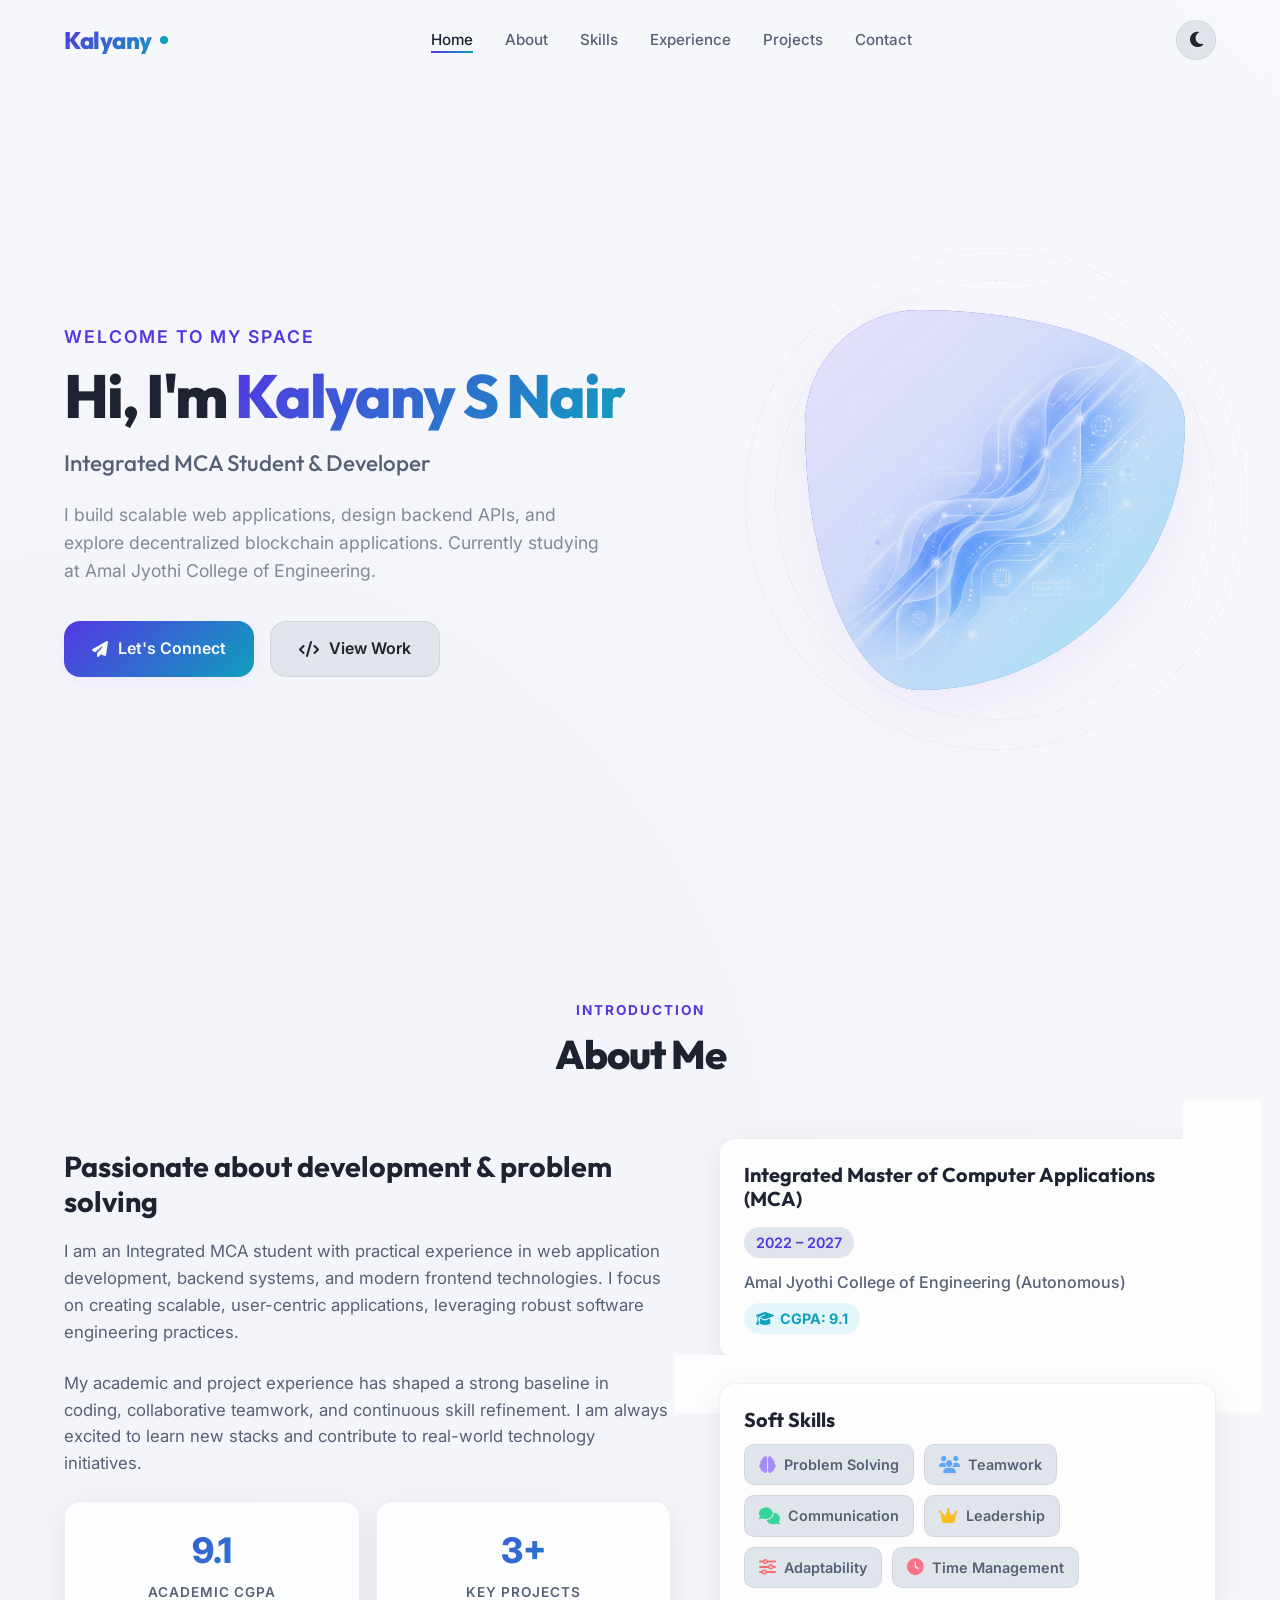
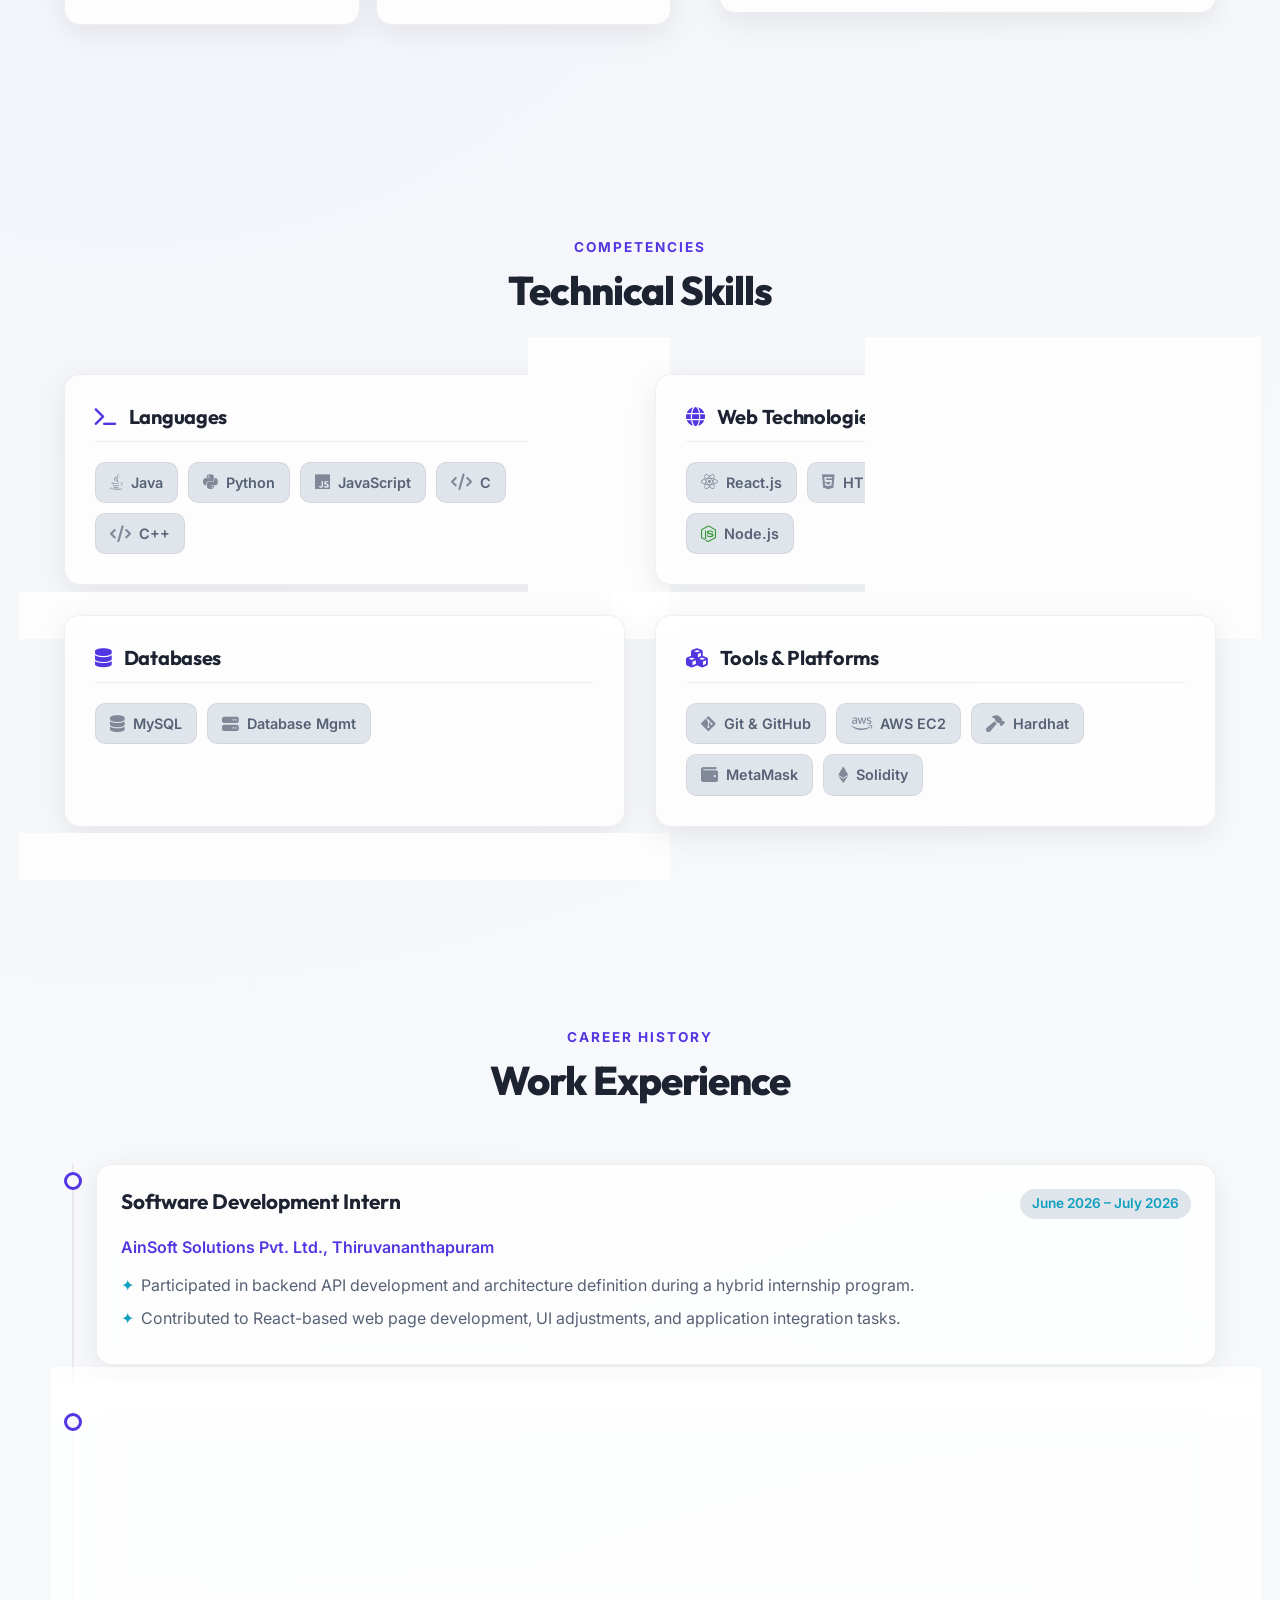
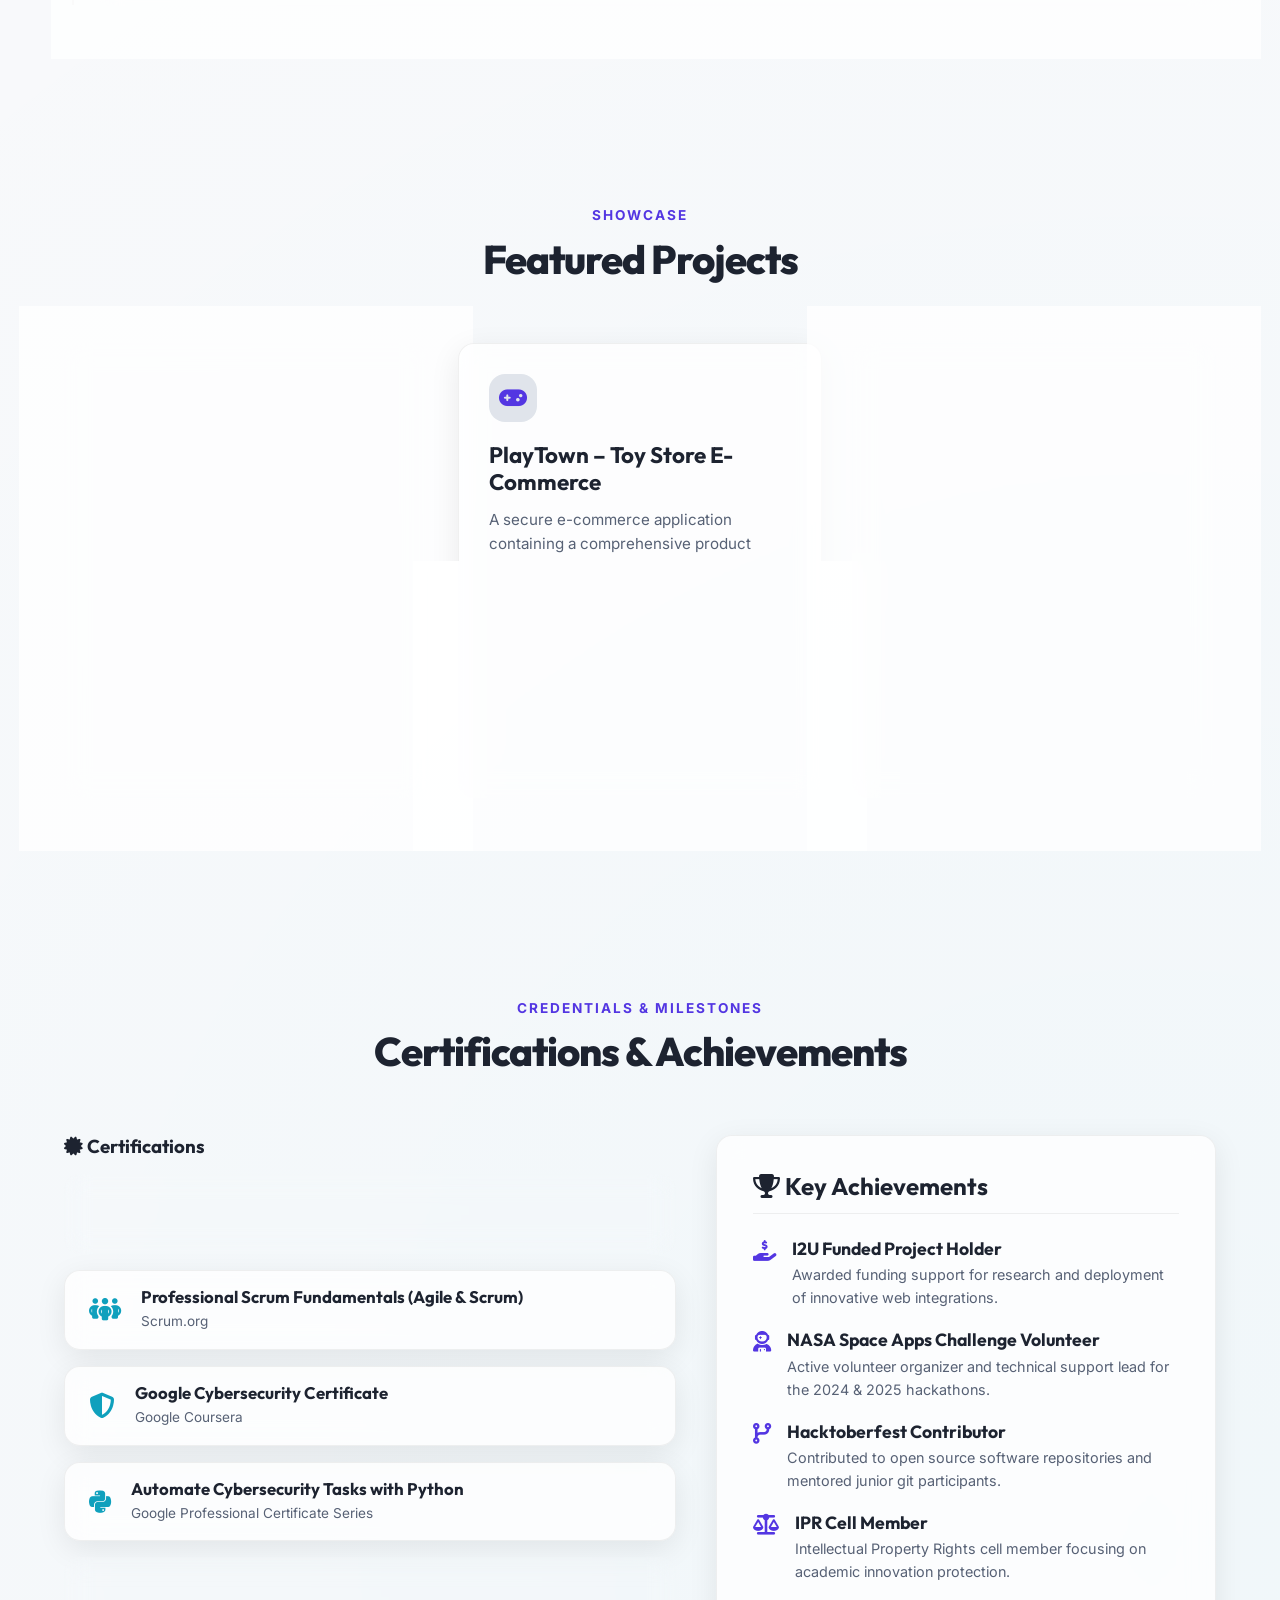
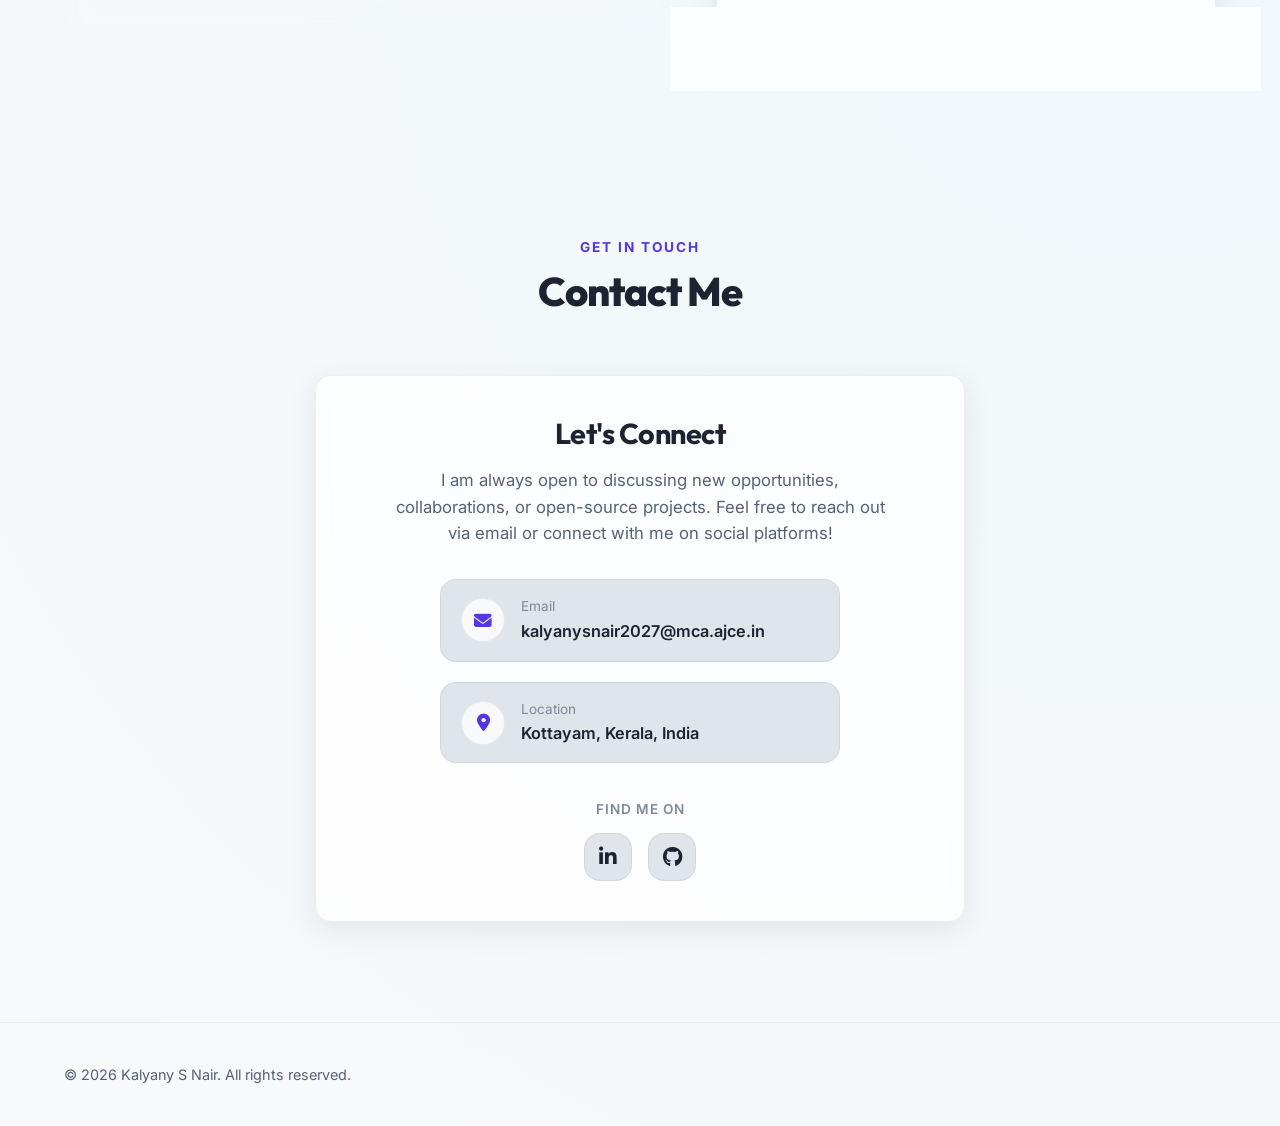
==== commit e07291a5: "Remove contact form and redesign contact section into a centered card" ====
--- a/kalyanysnair.html
+++ b/kalyanysnair.html
@@ -405,31 +405,33 @@
         <h2 class="section-title">Contact Me</h2>
       </div>
       
-      <div class="contact-grid">
-        <div class="contact-info">
-          <div class="contact-card glass-panel">
-            <h3>Contact Details</h3>
-            <div class="contact-methods">
-              <div class="contact-method">
-                <div class="contact-icon"><i class="fa-solid fa-envelope"></i></div>
-                <div class="contact-details">
-                  <span>Email</span>
-                  <a href="mailto:kalyanysnair2027@mca.ajce.in">kalyanysnair2027@mca.ajce.in</a>
-                </div>
-              </div>
-
-              <div class="contact-method">
-                <div class="contact-icon"><i class="fa-solid fa-location-dot"></i></div>
-                <div class="contact-details">
-                  <span>Location</span>
-                  <p>Kottayam, Kerala, India</p>
-                </div>
-              </div>
-            </div>
-          </div>
-          
-          <div class="contact-card glass-panel">
-            <h3>Profiles &amp; Networks</h3>
+      <div class="contact-container">
+        <div class="contact-card glass-panel">
+          <h3>Let's Connect</h3>
+          <p class="contact-intro">
+            I am always open to discussing new opportunities, collaborations, or open-source projects. Feel free to reach out via email or connect with me on social platforms!
+          </p>
+          
+          <div class="contact-methods">
+            <div class="contact-method">
+              <div class="contact-icon"><i class="fa-solid fa-envelope"></i></div>
+              <div class="contact-details">
+                <span>Email</span>
+                <a href="mailto:kalyanysnair2027@mca.ajce.in">kalyanysnair2027@mca.ajce.in</a>
+              </div>
+            </div>
+
+            <div class="contact-method">
+              <div class="contact-icon"><i class="fa-solid fa-location-dot"></i></div>
+              <div class="contact-details">
+                <span>Location</span>
+                <p>Kottayam, Kerala, India</p>
+              </div>
+            </div>
+          </div>
+          
+          <div class="contact-social">
+            <span>Find me on</span>
             <div class="social-links">
               <a href="https://linkedin.com/in/kalyanysnair" target="_blank" rel="noopener noreferrer" class="social-icon" aria-label="LinkedIn Profile">
                 <i class="fa-brands fa-linkedin-in"></i>
@@ -440,30 +442,6 @@
             </div>
           </div>
         </div>
-        
-        <div class="contact-form-panel glass-panel">
-          <form id="contact-form" novalidate>
-            <div class="form-group">
-              <input type="text" id="name" placeholder=" " required class="form-input">
-              <label for="name" class="form-label">Full Name</label>
-            </div>
-            
-            <div class="form-group">
-              <input type="email" id="email" placeholder=" " required class="form-input">
-              <label for="email" class="form-label">Email Address</label>
-            </div>
-            
-            <div class="form-group">
-              <textarea id="message" placeholder=" " required class="form-input"></textarea>
-              <label for="message" class="form-label">Your Message</label>
-            </div>
-            
-            <button type="submit" class="btn btn-primary" style="width: 100%;">
-              <i class="fa-solid fa-paper-plane"></i> Send Message
-            </button>
-            <div id="form-status" class="form-status"></div>
-          </form>
-        </div>
       </div>
     </div>
   </section>
--- a/index.css
+++ b/index.css
@@ -895,50 +895,72 @@
 }
 
 /* --- CONTACT SECTION --- */
-.contact-grid {
-  display: grid;
-  grid-template-columns: 0.8fr 1.2fr;
-  gap: 48px;
-}
-
-.contact-info {
+.contact-container {
+  max-width: 650px;
+  margin: 0 auto;
+}
+
+.contact-card {
+  padding: 40px;
+  text-align: center;
   display: flex;
   flex-direction: column;
-  justify-content: space-between;
-  gap: 32px;
-}
-
-.contact-card {
-  padding: 30px;
+  align-items: center;
 }
 
 .contact-card h3 {
-  font-size: 1.5rem;
-  margin-bottom: 24px;
+  font-size: 1.8rem;
+  font-weight: 700;
+  margin-bottom: 16px;
+  letter-spacing: -0.5px;
+}
+
+.contact-intro {
+  color: var(--text-secondary);
+  font-size: 1.05rem;
+  line-height: 1.6;
+  margin-bottom: 32px;
+  max-width: 500px;
 }
 
 .contact-methods {
   display: flex;
   flex-direction: column;
   gap: 20px;
+  width: 100%;
+  max-width: 400px;
+  margin-bottom: 36px;
 }
 
 .contact-method {
   display: flex;
   align-items: center;
   gap: 16px;
+  background: var(--bg-tertiary);
+  border: 1px solid var(--border-color);
+  padding: 16px 20px;
+  border-radius: var(--radius-md);
+  text-align: left;
+  transition: border-color var(--transition-fast), transform var(--transition-fast);
+}
+
+.contact-method:hover {
+  border-color: var(--primary-color);
+  transform: translateY(-2px);
 }
 
 .contact-icon {
   width: 44px;
   height: 44px;
   border-radius: var(--radius-full);
-  background: var(--bg-tertiary);
+  background: var(--bg-primary);
+  border: 1px solid var(--border-color);
   display: flex;
   align-items: center;
   justify-content: center;
   font-size: 1.1rem;
   color: var(--primary-color);
+  flex-shrink: 0;
 }
 
 .contact-details span {
@@ -948,93 +970,49 @@
 }
 
 .contact-details a, .contact-details p {
-  font-size: 1rem;
-  font-weight: 500;
+  font-size: 1.02rem;
+  font-weight: 600;
+  color: var(--text-primary);
+}
+
+.contact-social {
+  display: flex;
+  flex-direction: column;
+  align-items: center;
+  gap: 12px;
+}
+
+.contact-social > span {
+  font-size: 0.85rem;
+  font-weight: 600;
+  color: var(--text-muted);
+  text-transform: uppercase;
+  letter-spacing: 1px;
 }
 
 .social-links {
   display: flex;
-  gap: 12px;
+  gap: 16px;
 }
 
 .social-icon {
-  width: 44px;
-  height: 44px;
+  width: 48px;
+  height: 48px;
   border-radius: var(--radius-md);
   background: var(--bg-tertiary);
   border: 1px solid var(--border-color);
   display: flex;
   align-items: center;
   justify-content: center;
-  font-size: 1.2rem;
-  transition: transform var(--transition-fast), border-color var(--transition-fast), background-color var(--transition-fast);
+  font-size: 1.25rem;
+  transition: transform var(--transition-fast), border-color var(--transition-fast), background-color var(--transition-fast), color var(--transition-fast);
 }
 
 .social-icon:hover {
-  transform: translateY(-2px);
+  transform: translateY(-3px);
   border-color: var(--primary-color);
   background: var(--bg-glass-hover);
   color: var(--primary-color);
-}
-
-/* Contact Form */
-.contact-form-panel {
-  padding: 40px;
-}
-
-.form-group {
-  position: relative;
-  margin-bottom: 24px;
-}
-
-.form-input {
-  width: 100%;
-  padding: 16px;
-  border-radius: var(--radius-md);
-  background: var(--bg-tertiary);
-  border: 1px solid var(--border-color);
-  color: var(--text-primary);
-  font-size: 0.95rem;
-  transition: border-color var(--transition-fast), background-color var(--transition-fast);
-}
-
-.form-input:focus {
-  border-color: var(--primary-color);
-  background: var(--bg-glass-hover);
-}
-
-textarea.form-input {
-  resize: vertical;
-  min-height: 120px;
-}
-
-.form-label {
-  position: absolute;
-  left: 16px;
-  top: 16px;
-  color: var(--text-muted);
-  pointer-events: none;
-  transition: transform var(--transition-fast), font-size var(--transition-fast), color var(--transition-fast);
-  transform-origin: left center;
-}
-
-.form-input:focus ~ .form-label,
-.form-input:not(:placeholder-shown) ~ .form-label {
-  transform: translateY(-26px) scale(0.8);
-  color: var(--primary-color);
-}
-
-/* Form success message */
-.form-status {
-  margin-top: 16px;
-  font-size: 0.95rem;
-  font-weight: 500;
-  display: none;
-}
-
-.form-status.success {
-  color: #10b981;
-  display: block;
 }
 
 /* --- FOOTER --- */
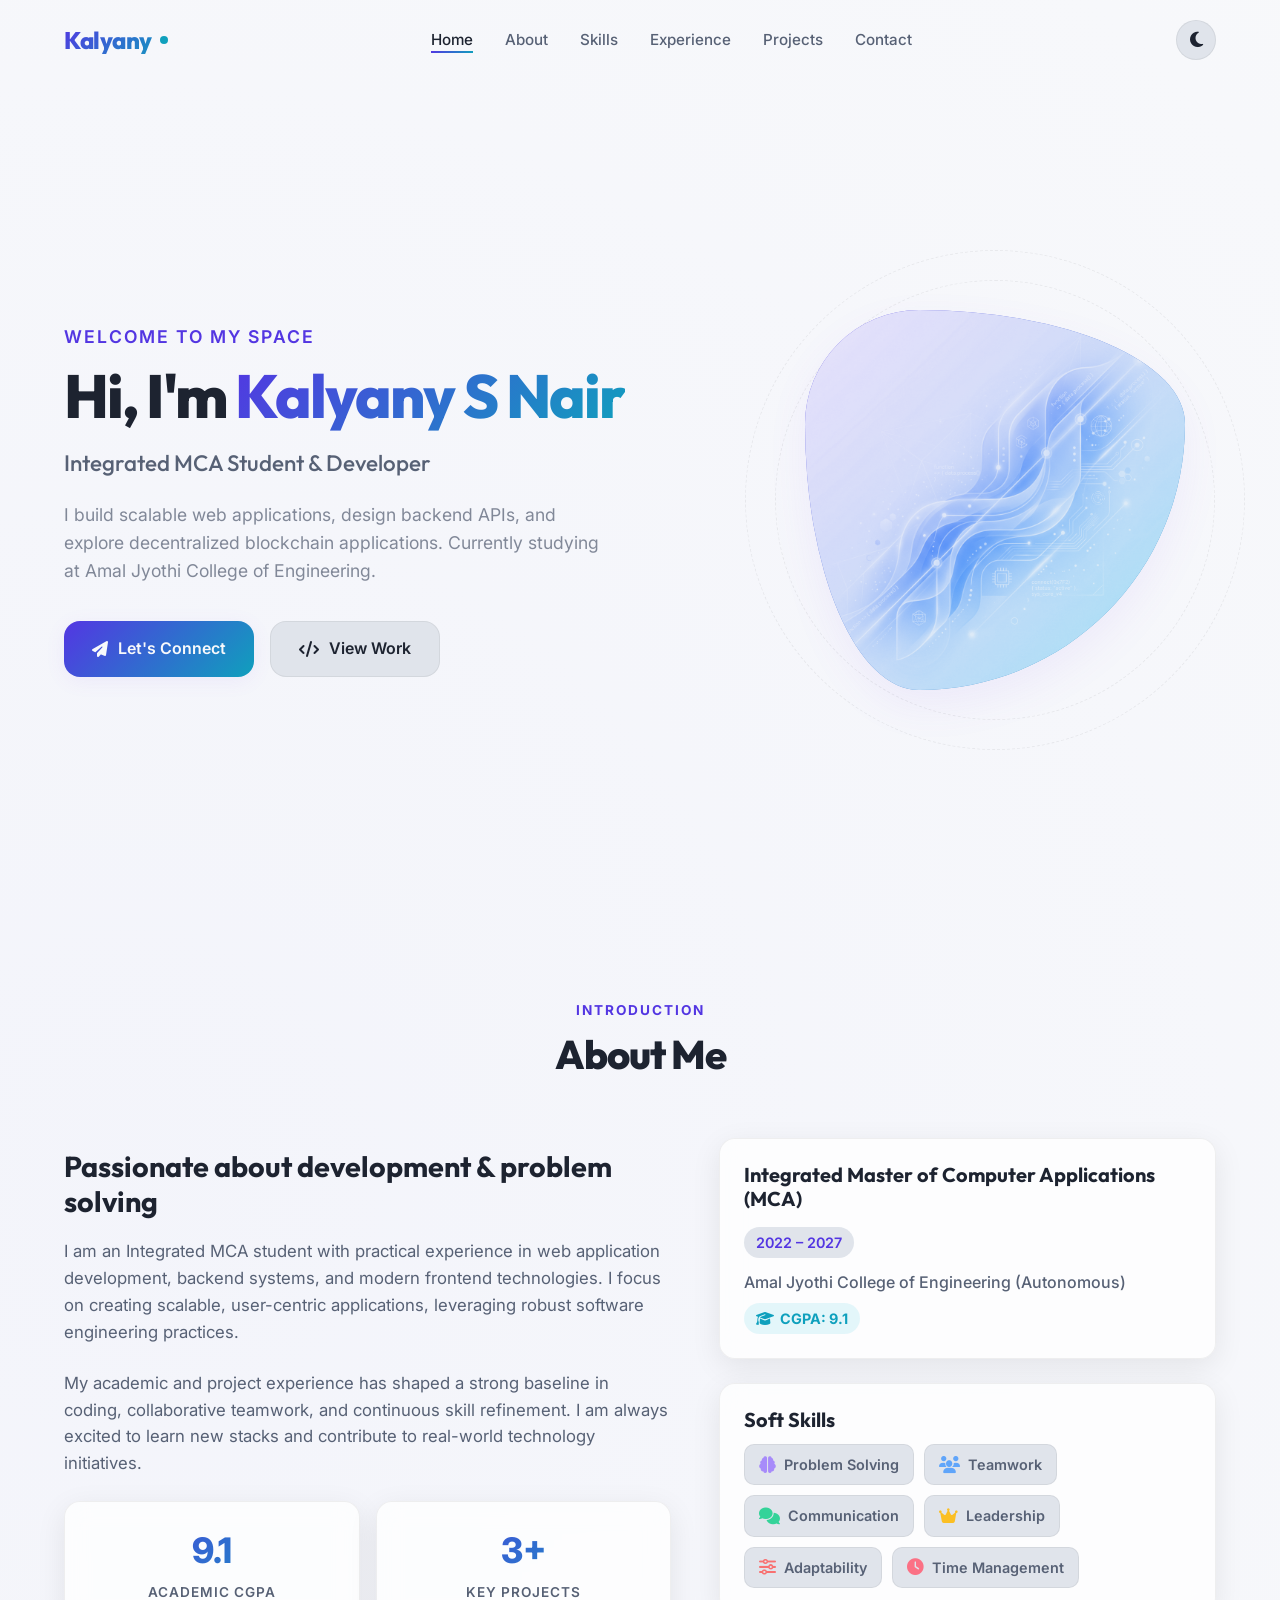
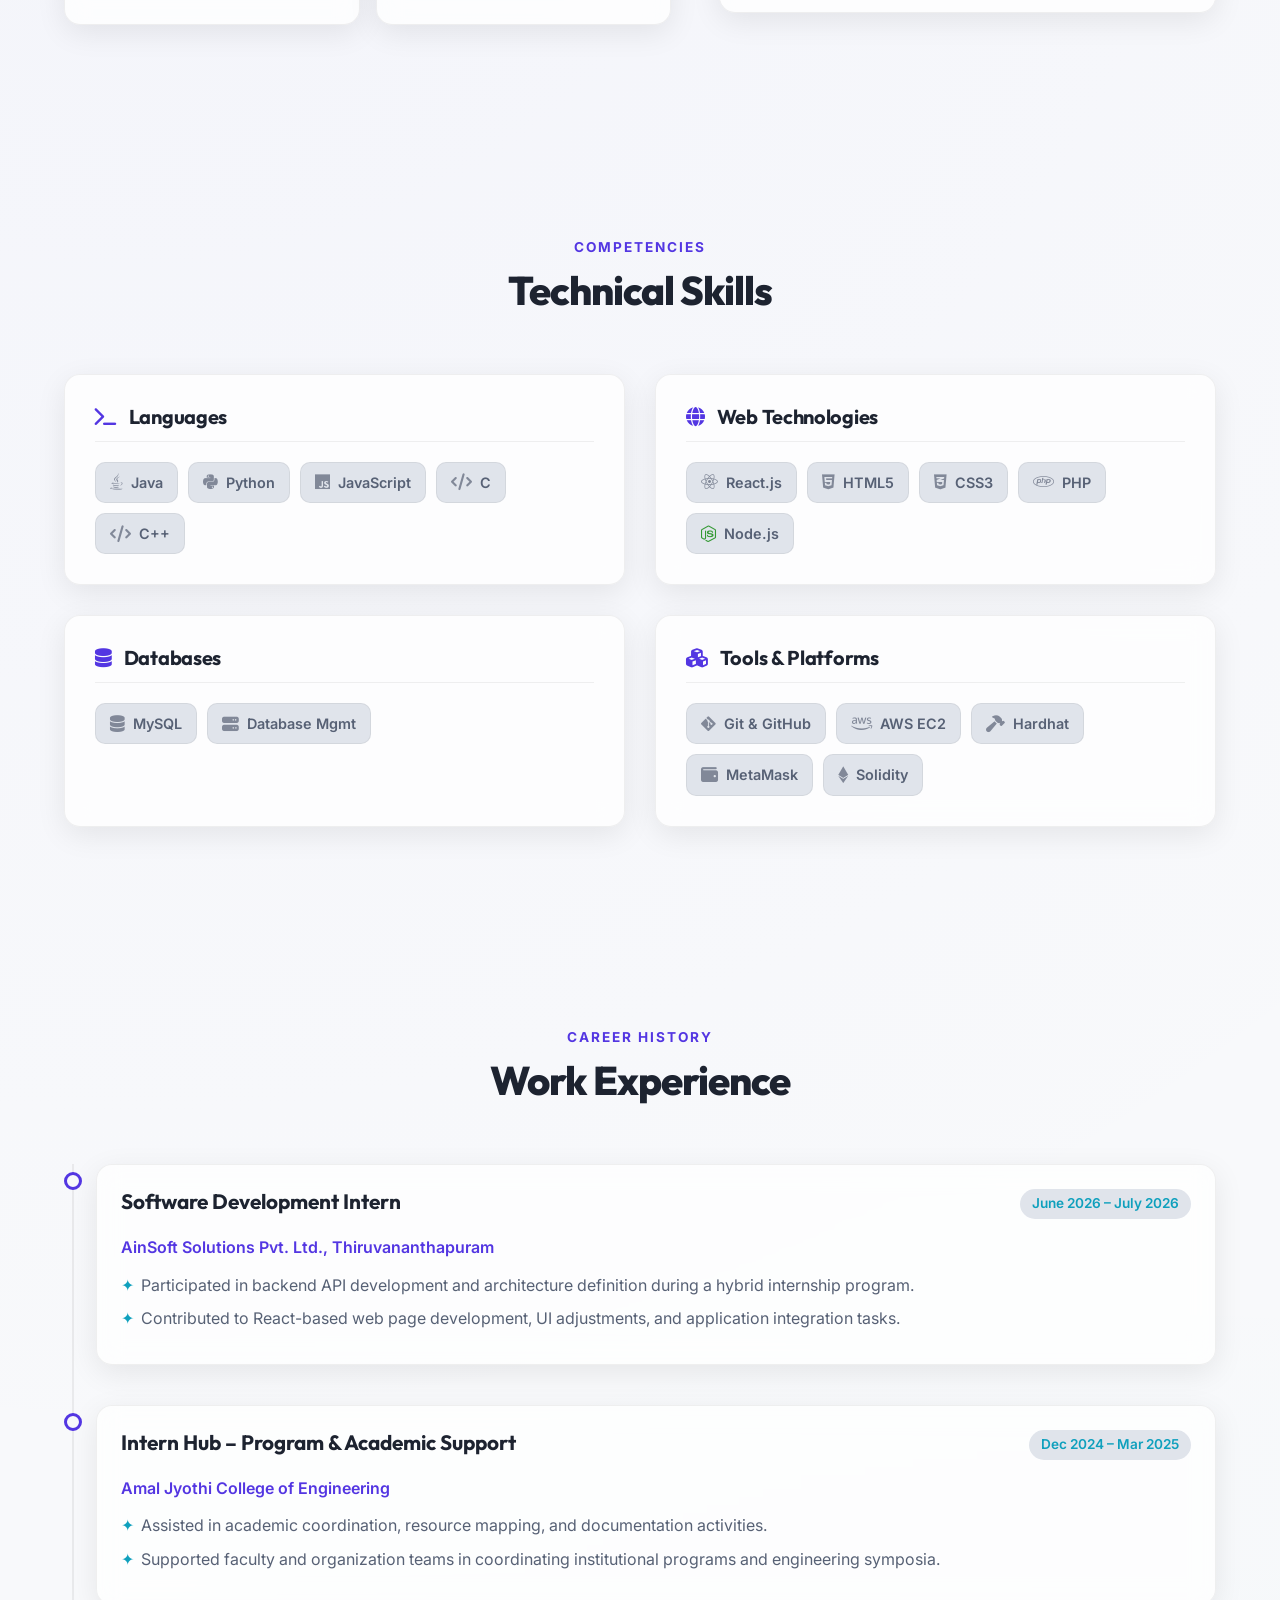
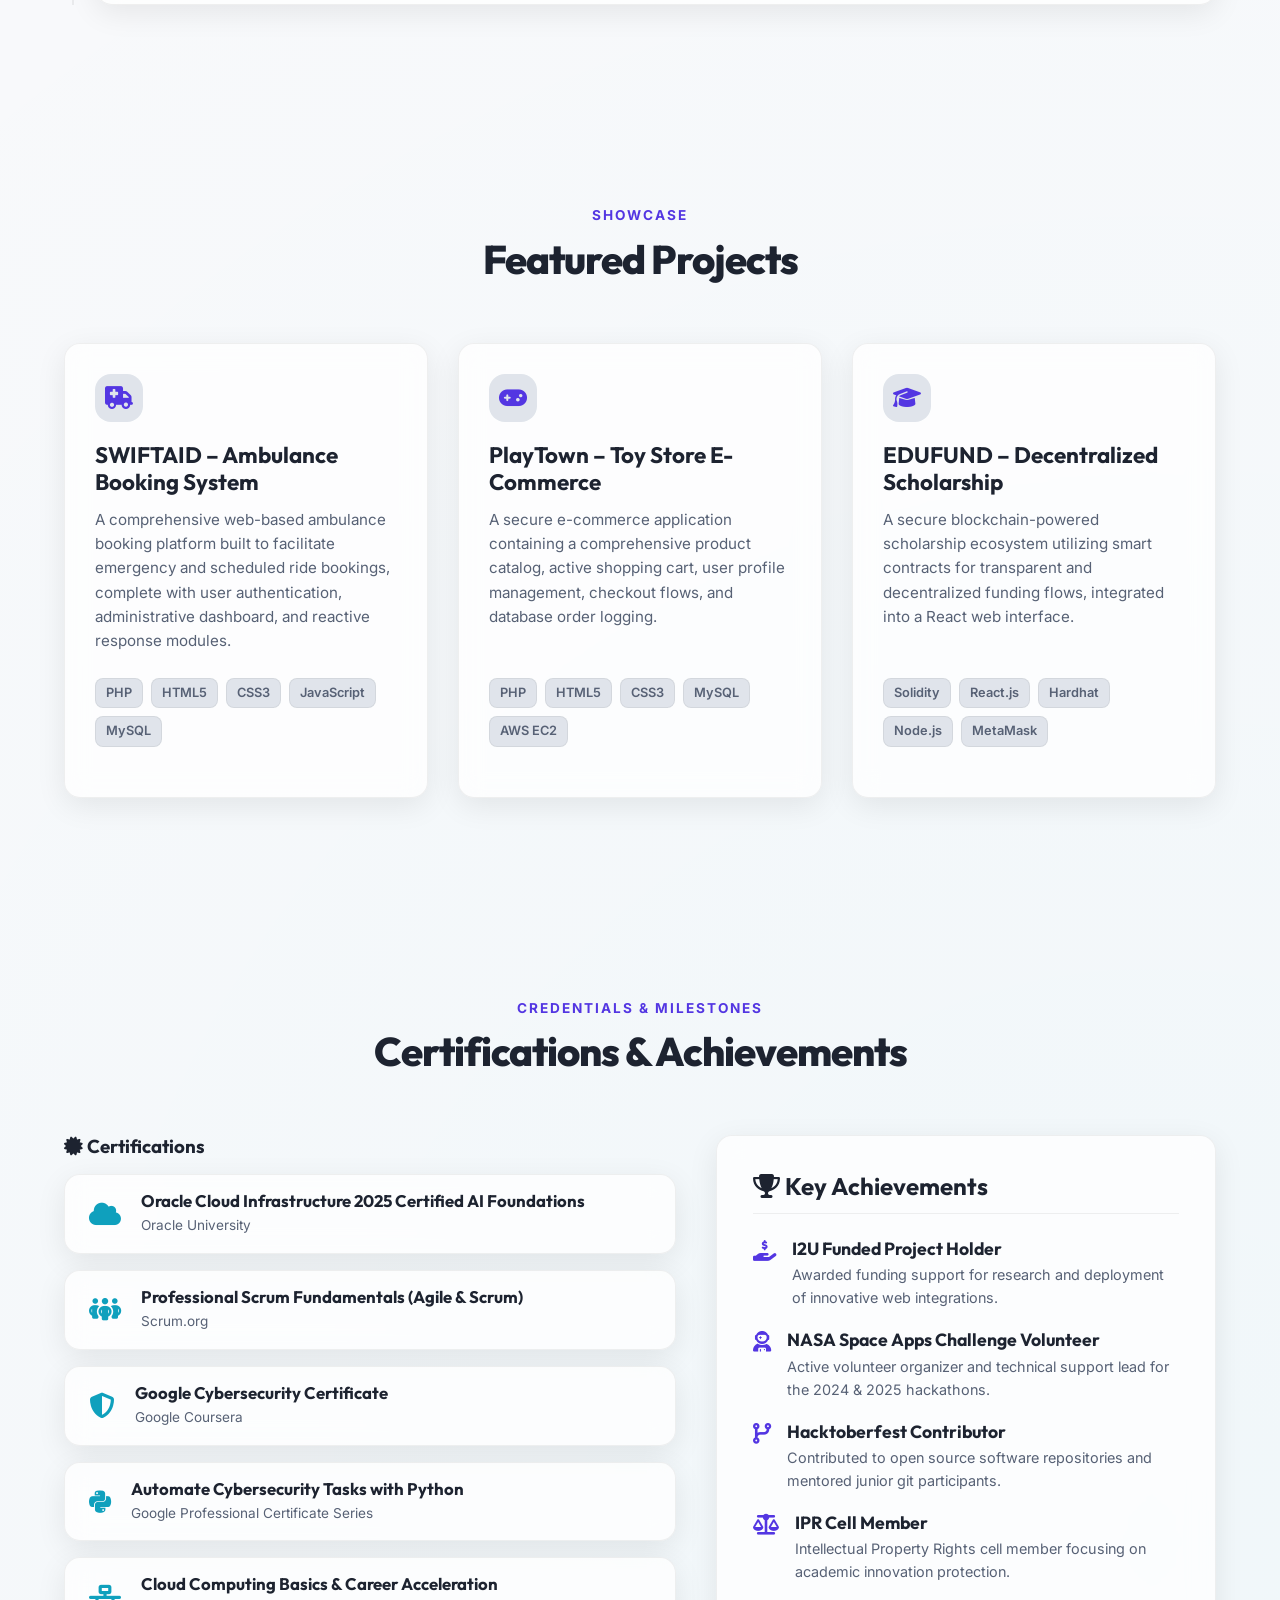
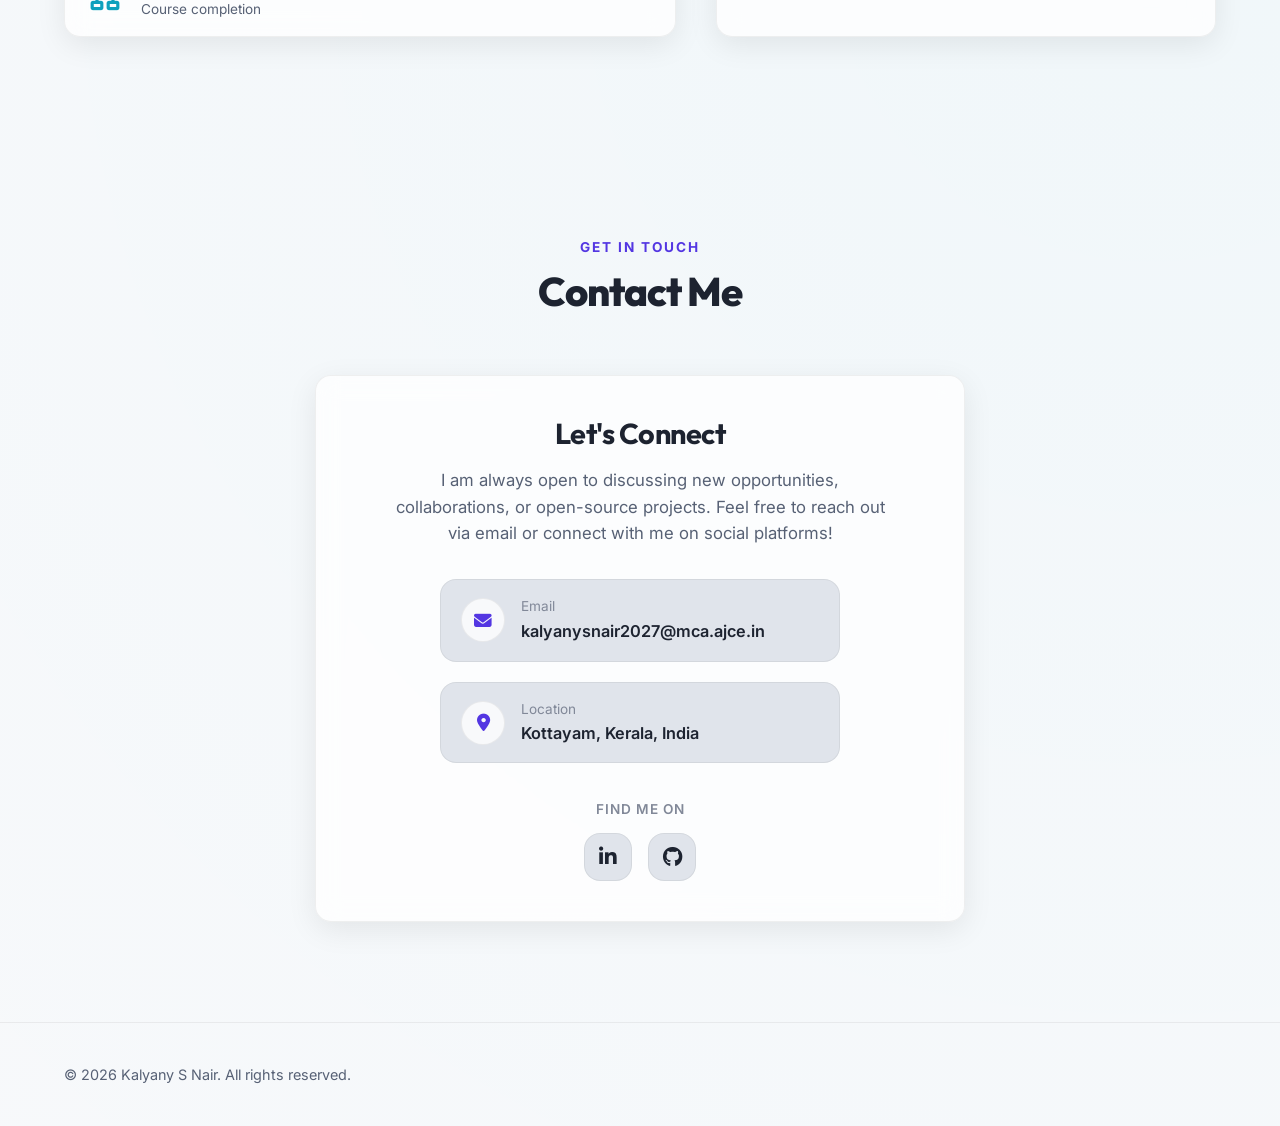
==== commit 36850157: "Fix contact section styles and JavaScript listener issues with cache busting version" ====
--- a/kalyanysnair.html
+++ b/kalyanysnair.html
@@ -10,7 +10,7 @@
   <link rel="stylesheet" href="https://cdnjs.cloudflare.com/ajax/libs/font-awesome/6.4.0/css/all.min.css">
   
   <!-- Core Stylesheet -->
-  <link rel="stylesheet" href="index.css">
+  <link rel="stylesheet" href="index.css?v=1.3">
 </head>
 <body>
 
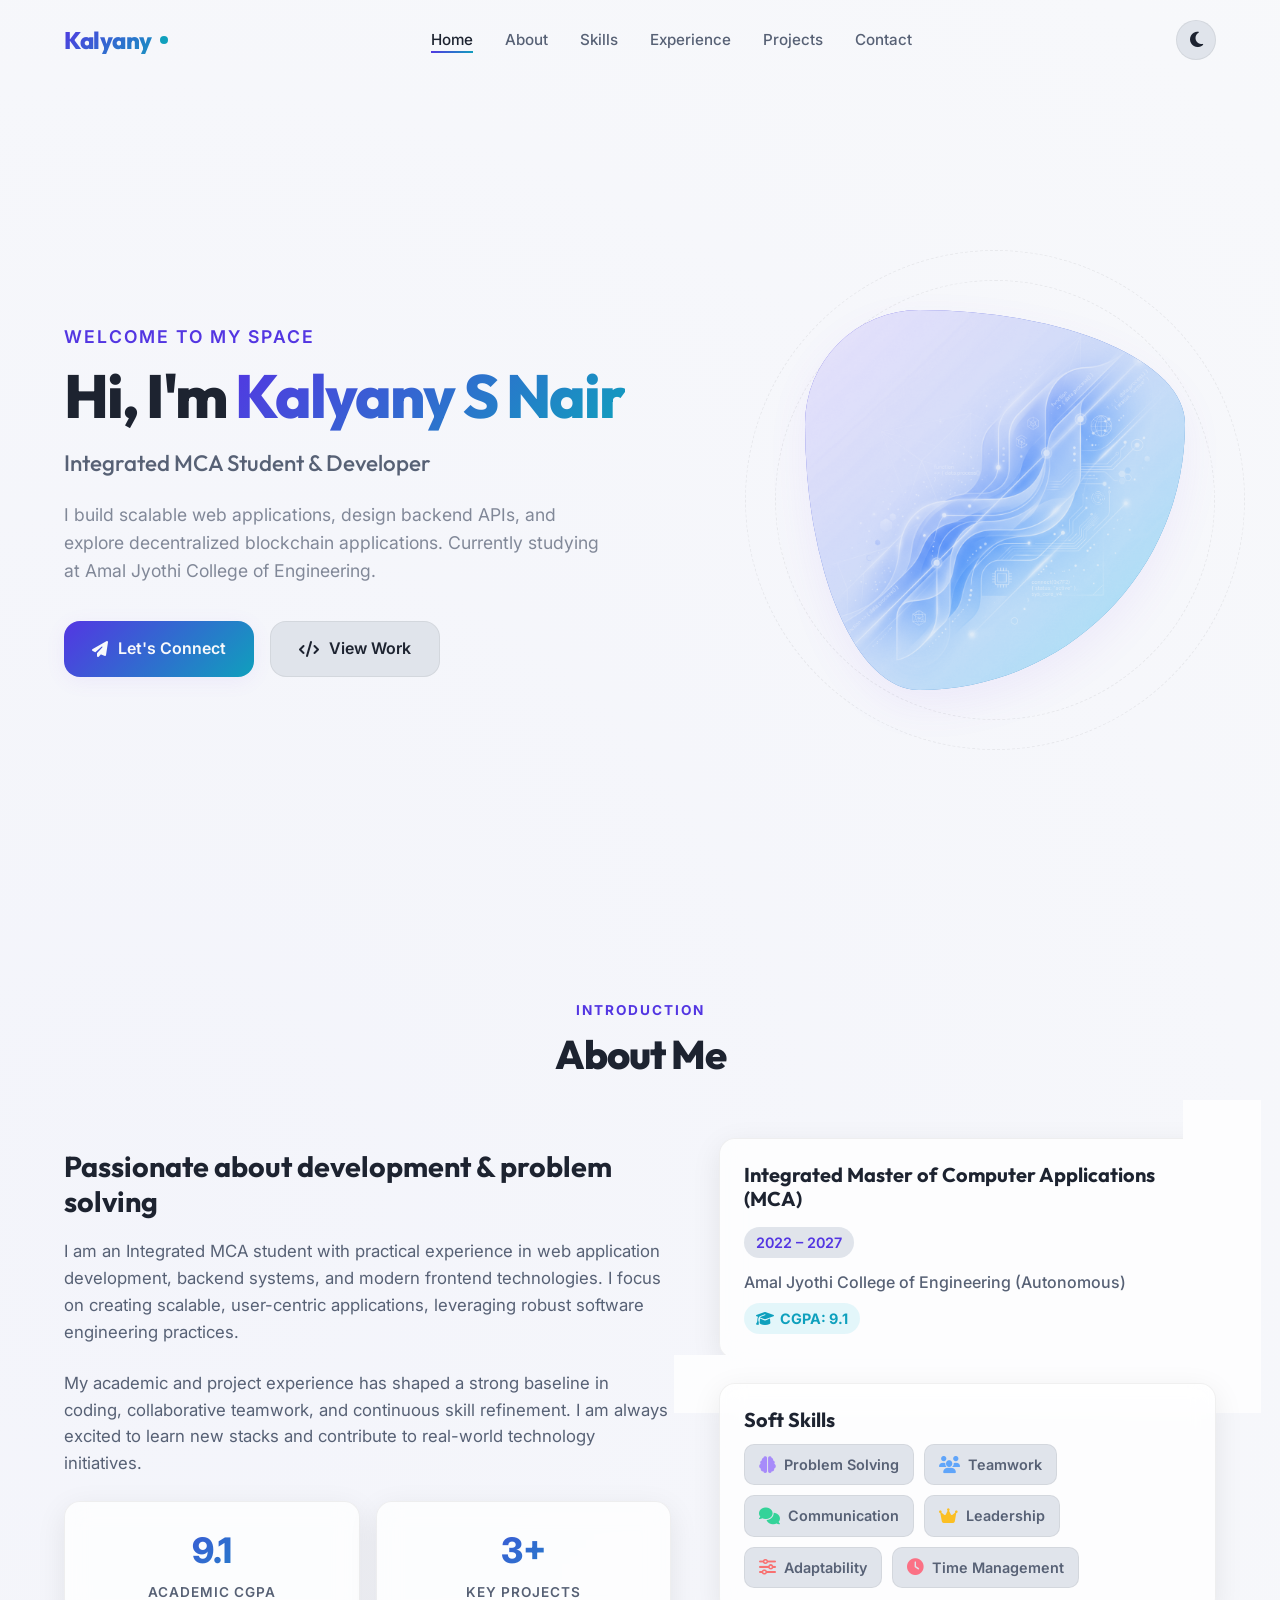
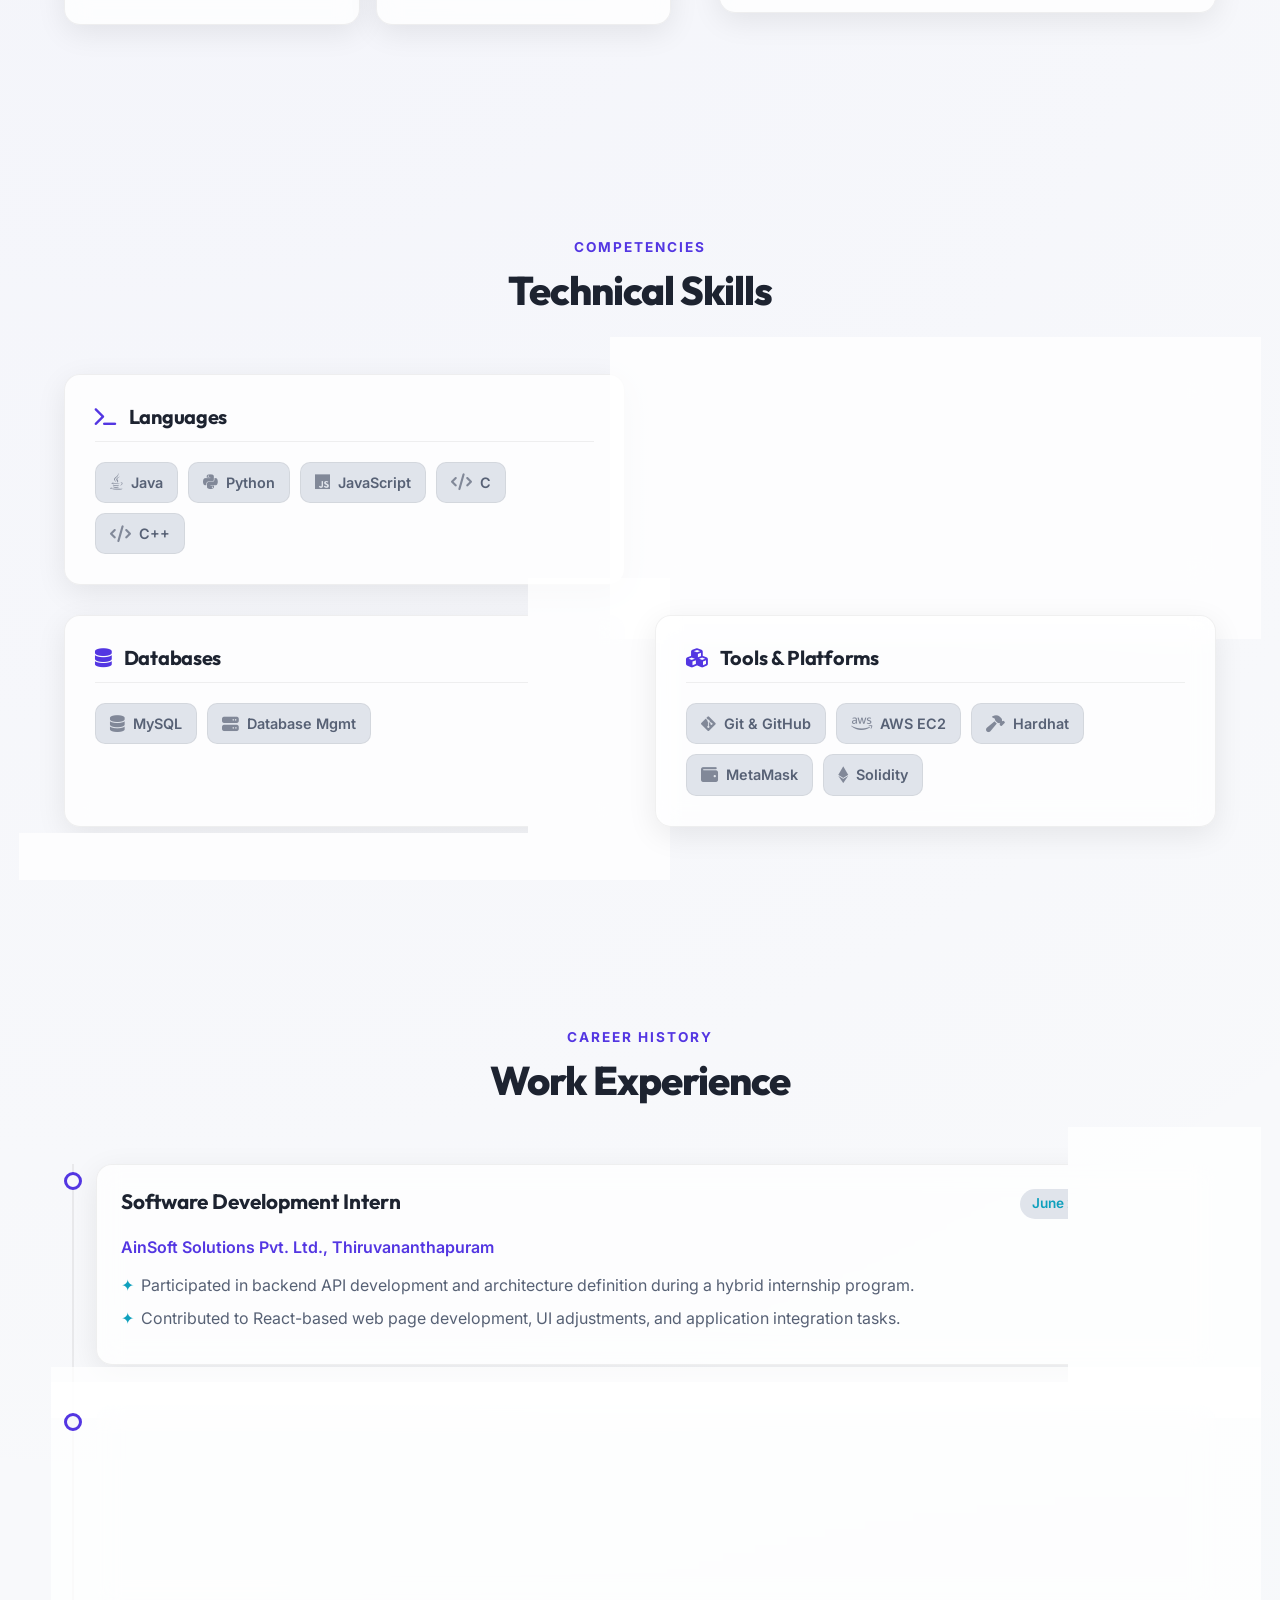
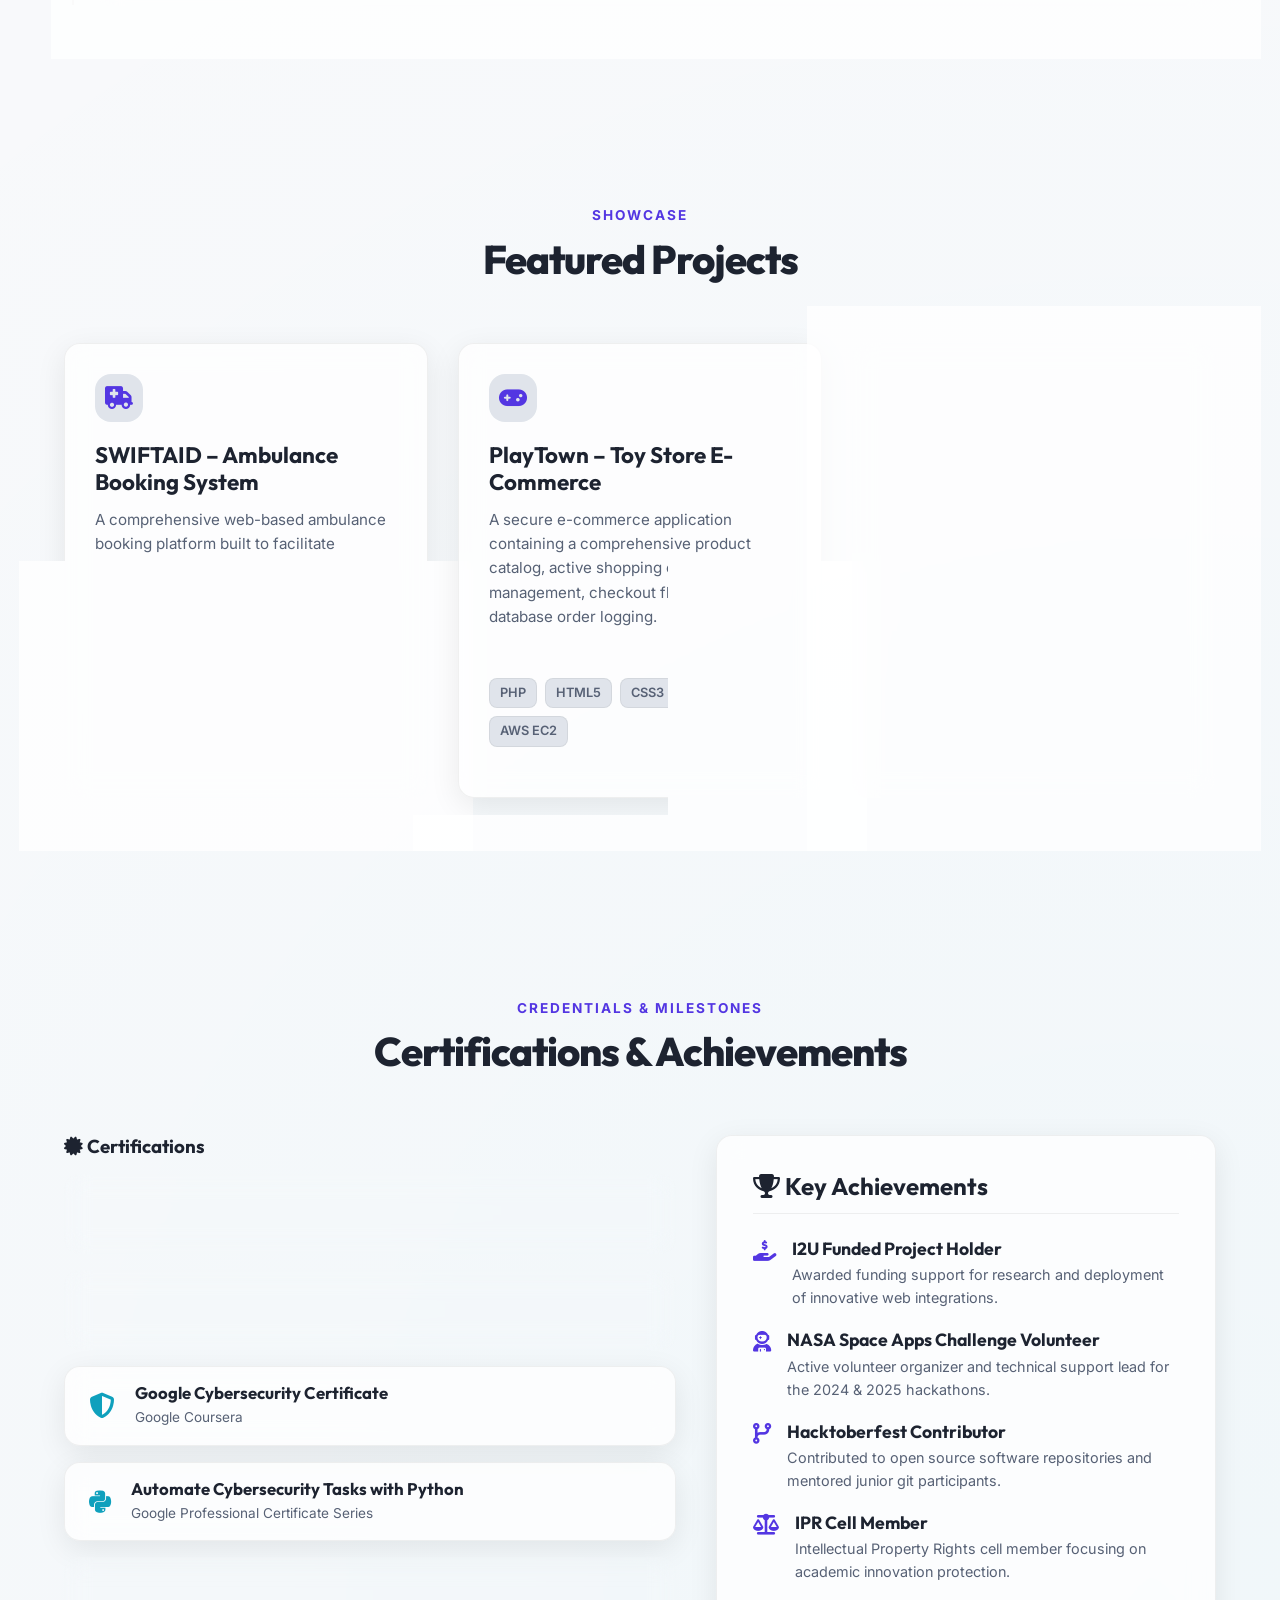
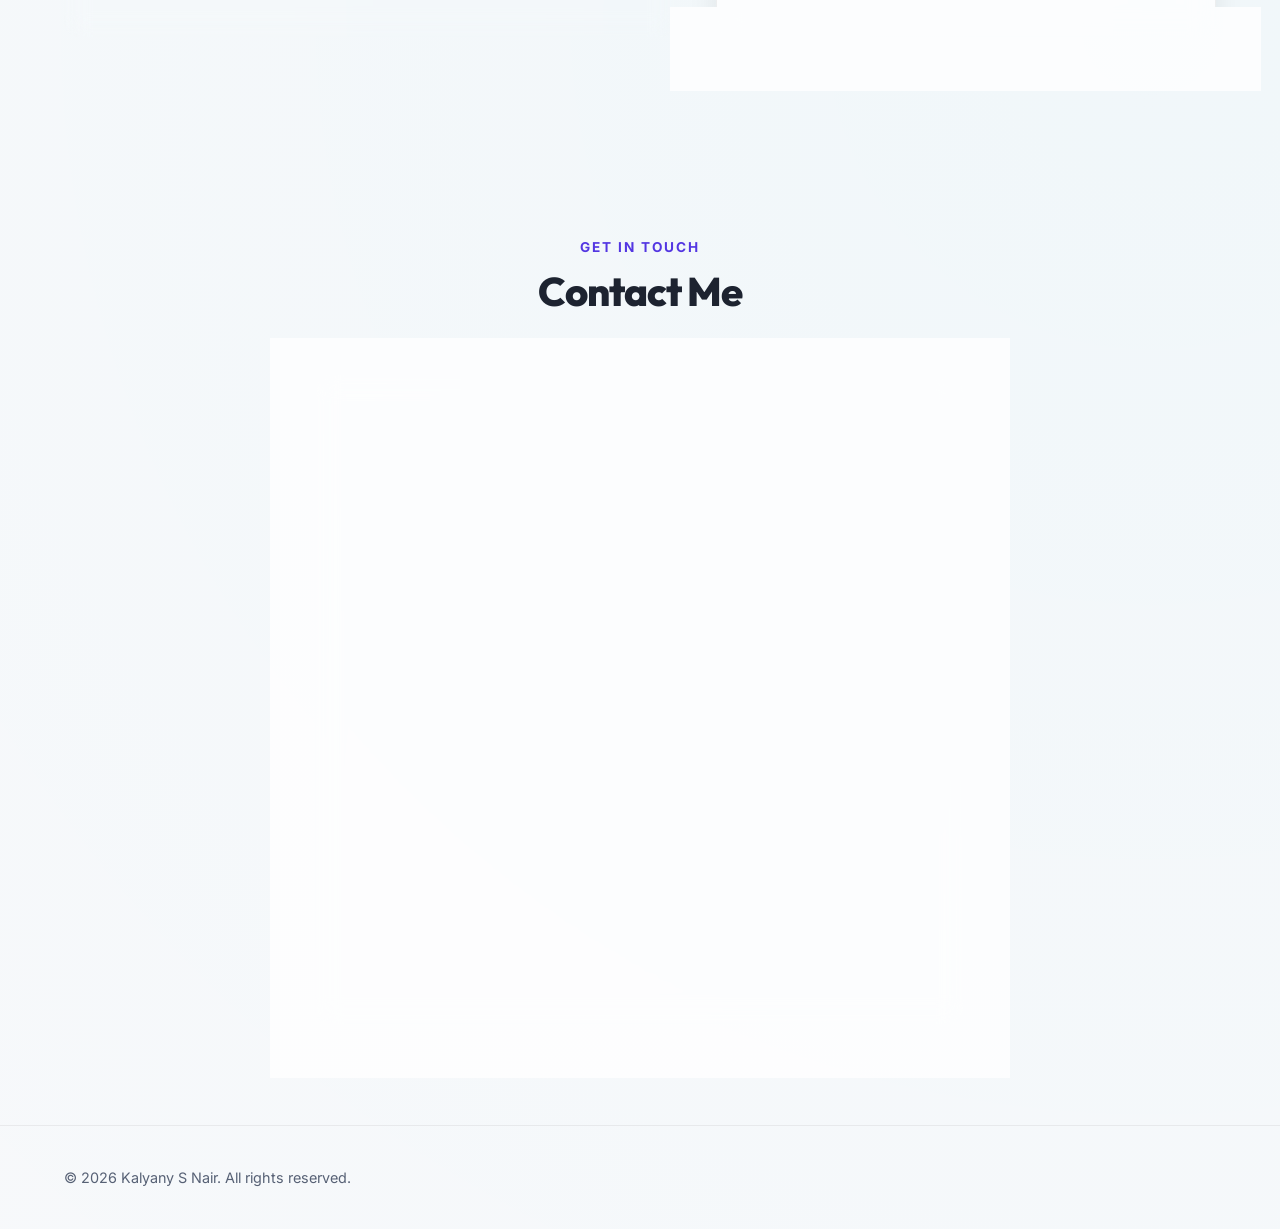
==== commit 18c41aa2: "Update contact email addresses to kalyanysanal@gmail.com and kalyany.nikunjam@gmail.com" ====
--- a/kalyanysnair.html
+++ b/kalyanysnair.html
@@ -416,8 +416,16 @@
             <div class="contact-method">
               <div class="contact-icon"><i class="fa-solid fa-envelope"></i></div>
               <div class="contact-details">
-                <span>Email</span>
-                <a href="mailto:kalyanysnair2027@mca.ajce.in">kalyanysnair2027@mca.ajce.in</a>
+                <span>Primary Email</span>
+                <a href="mailto:kalyanysanal@gmail.com">kalyanysanal@gmail.com</a>
+              </div>
+            </div>
+
+            <div class="contact-method">
+              <div class="contact-icon"><i class="fa-solid fa-envelope"></i></div>
+              <div class="contact-details">
+                <span>Secondary Email</span>
+                <a href="mailto:kalyany.nikunjam@gmail.com">kalyany.nikunjam@gmail.com</a>
               </div>
             </div>
 
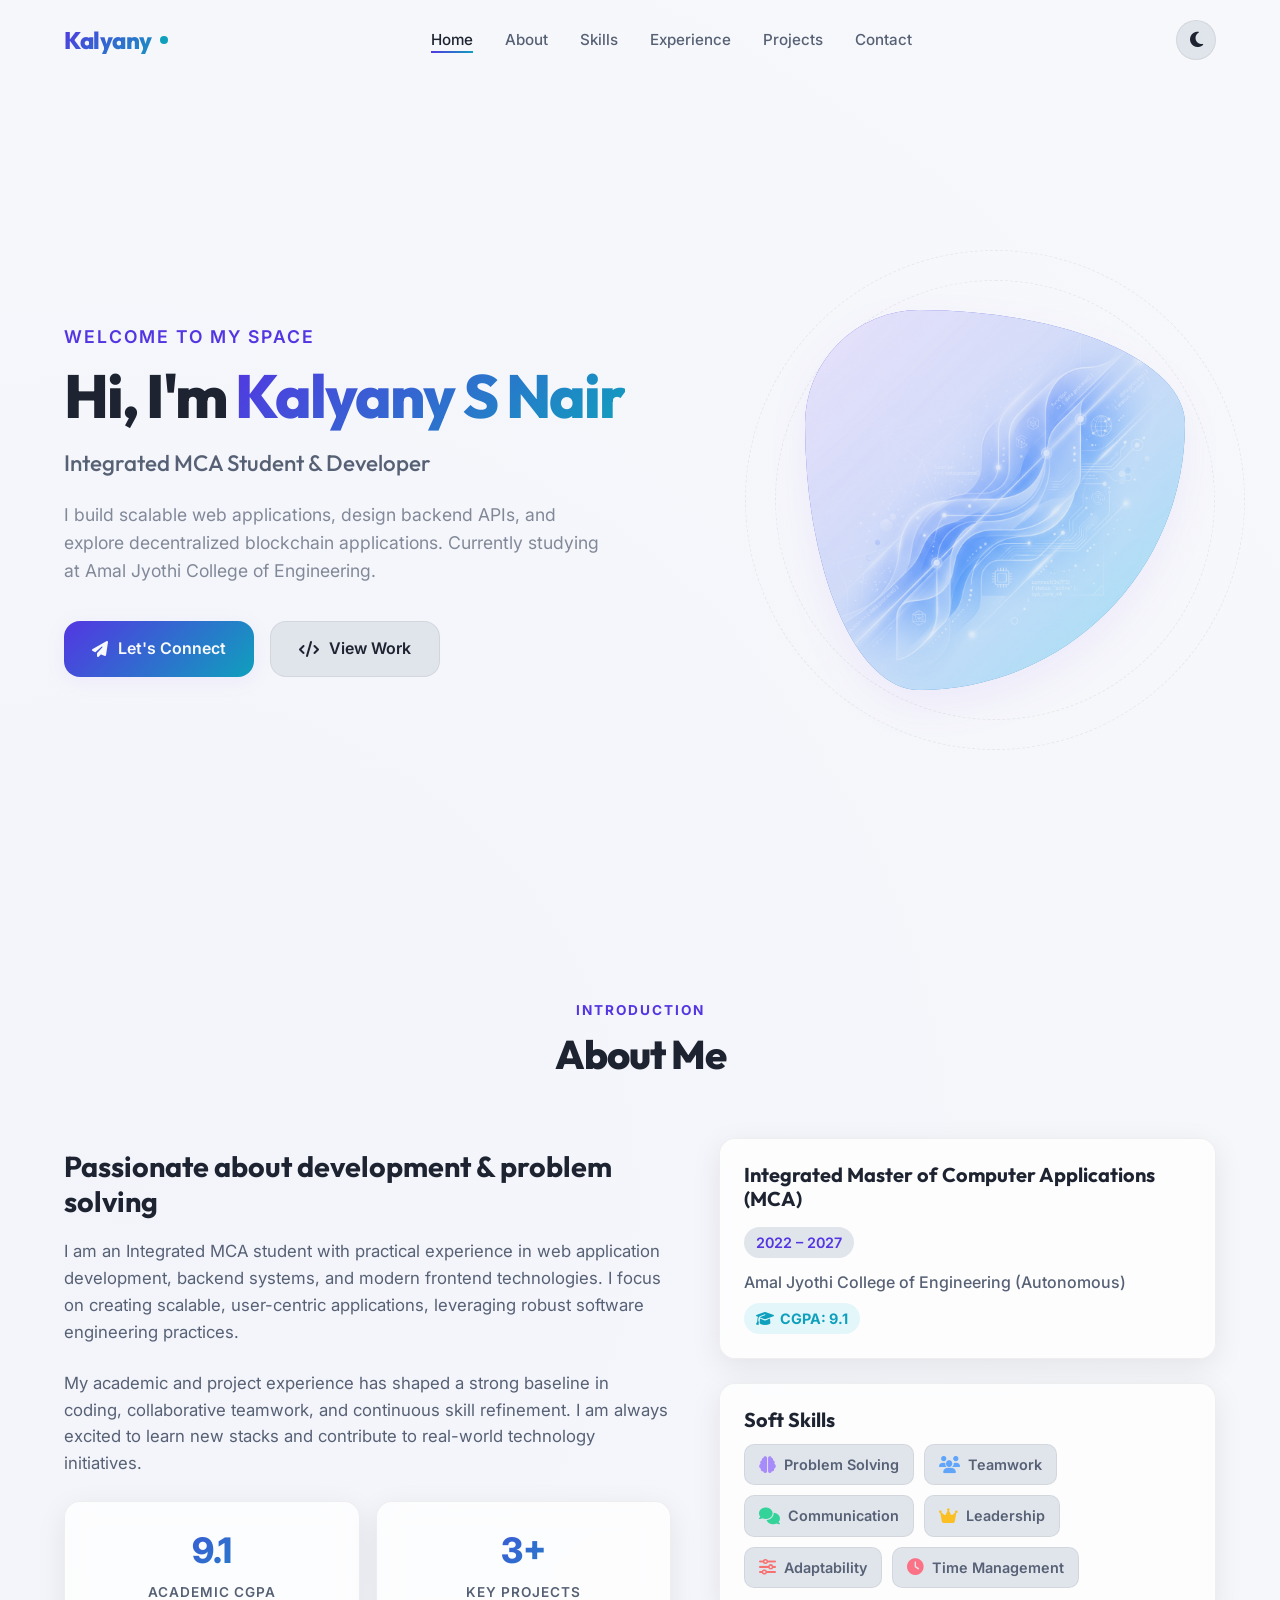
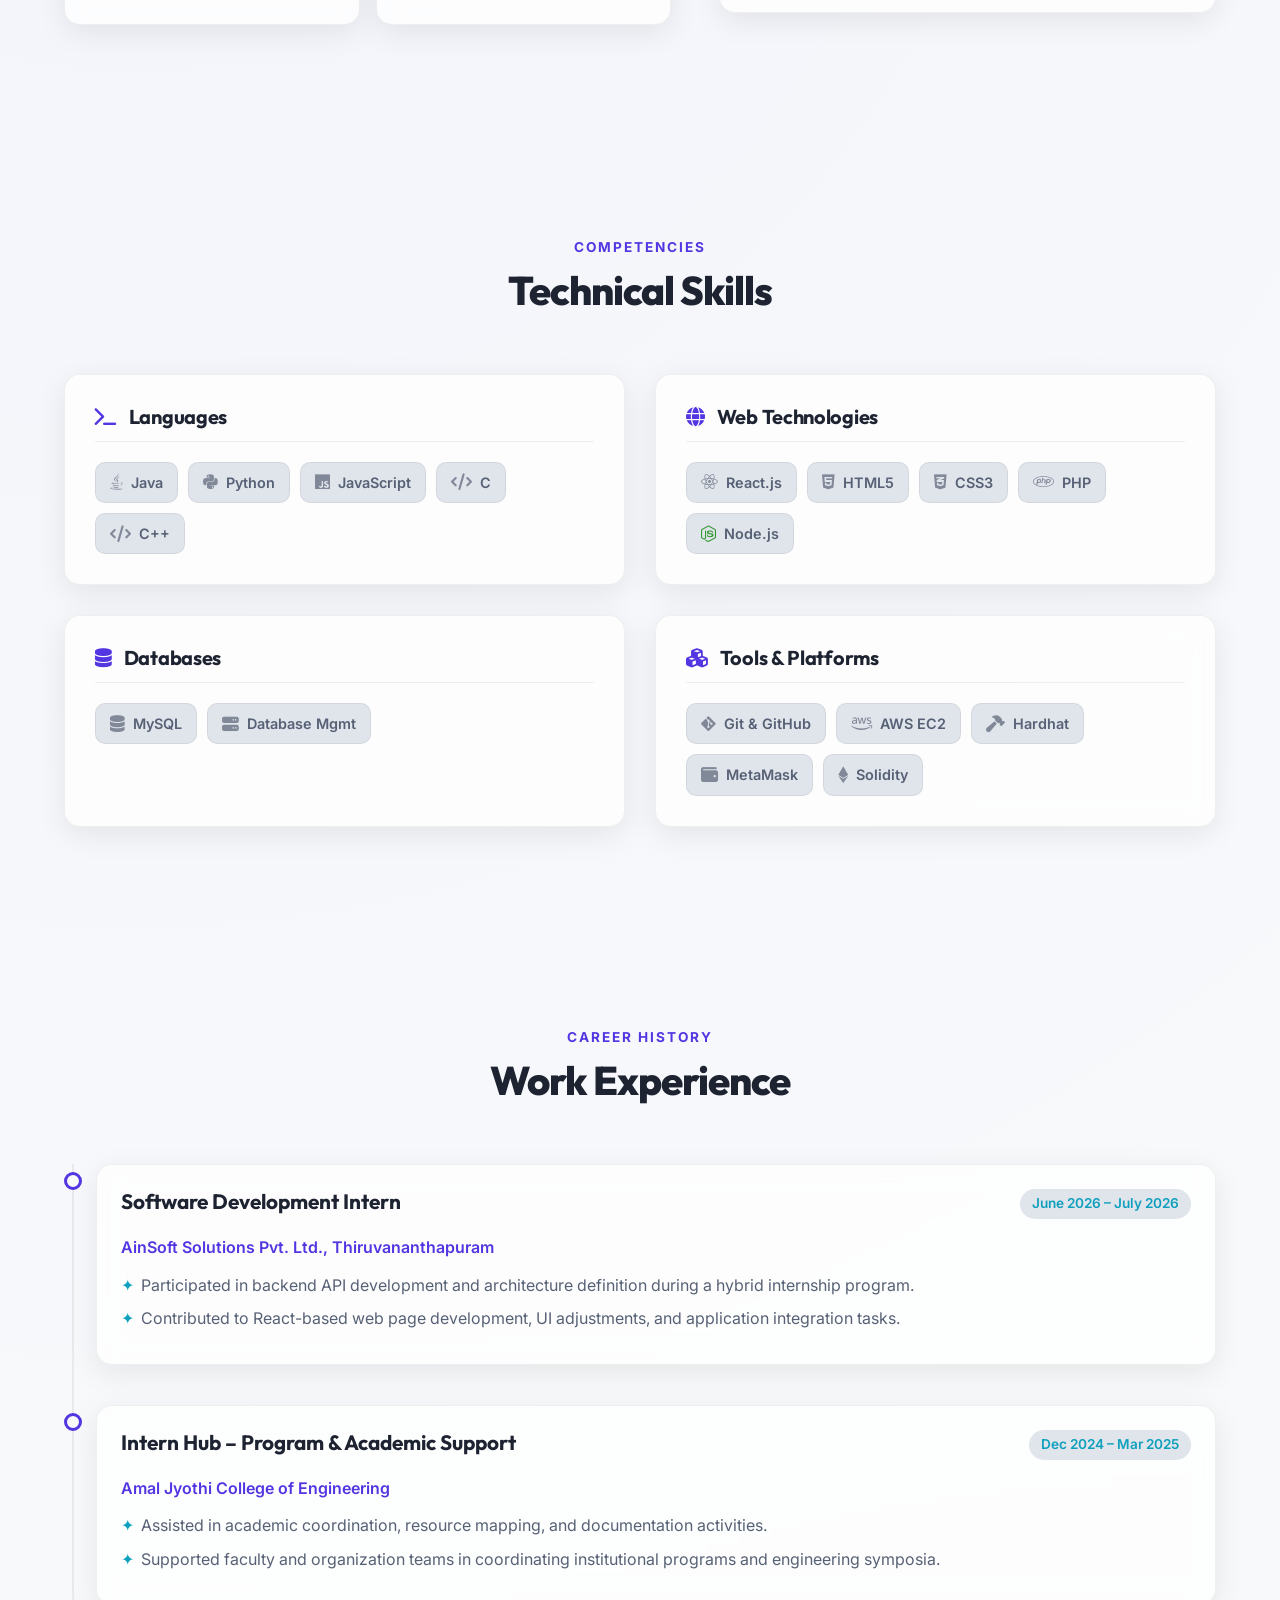
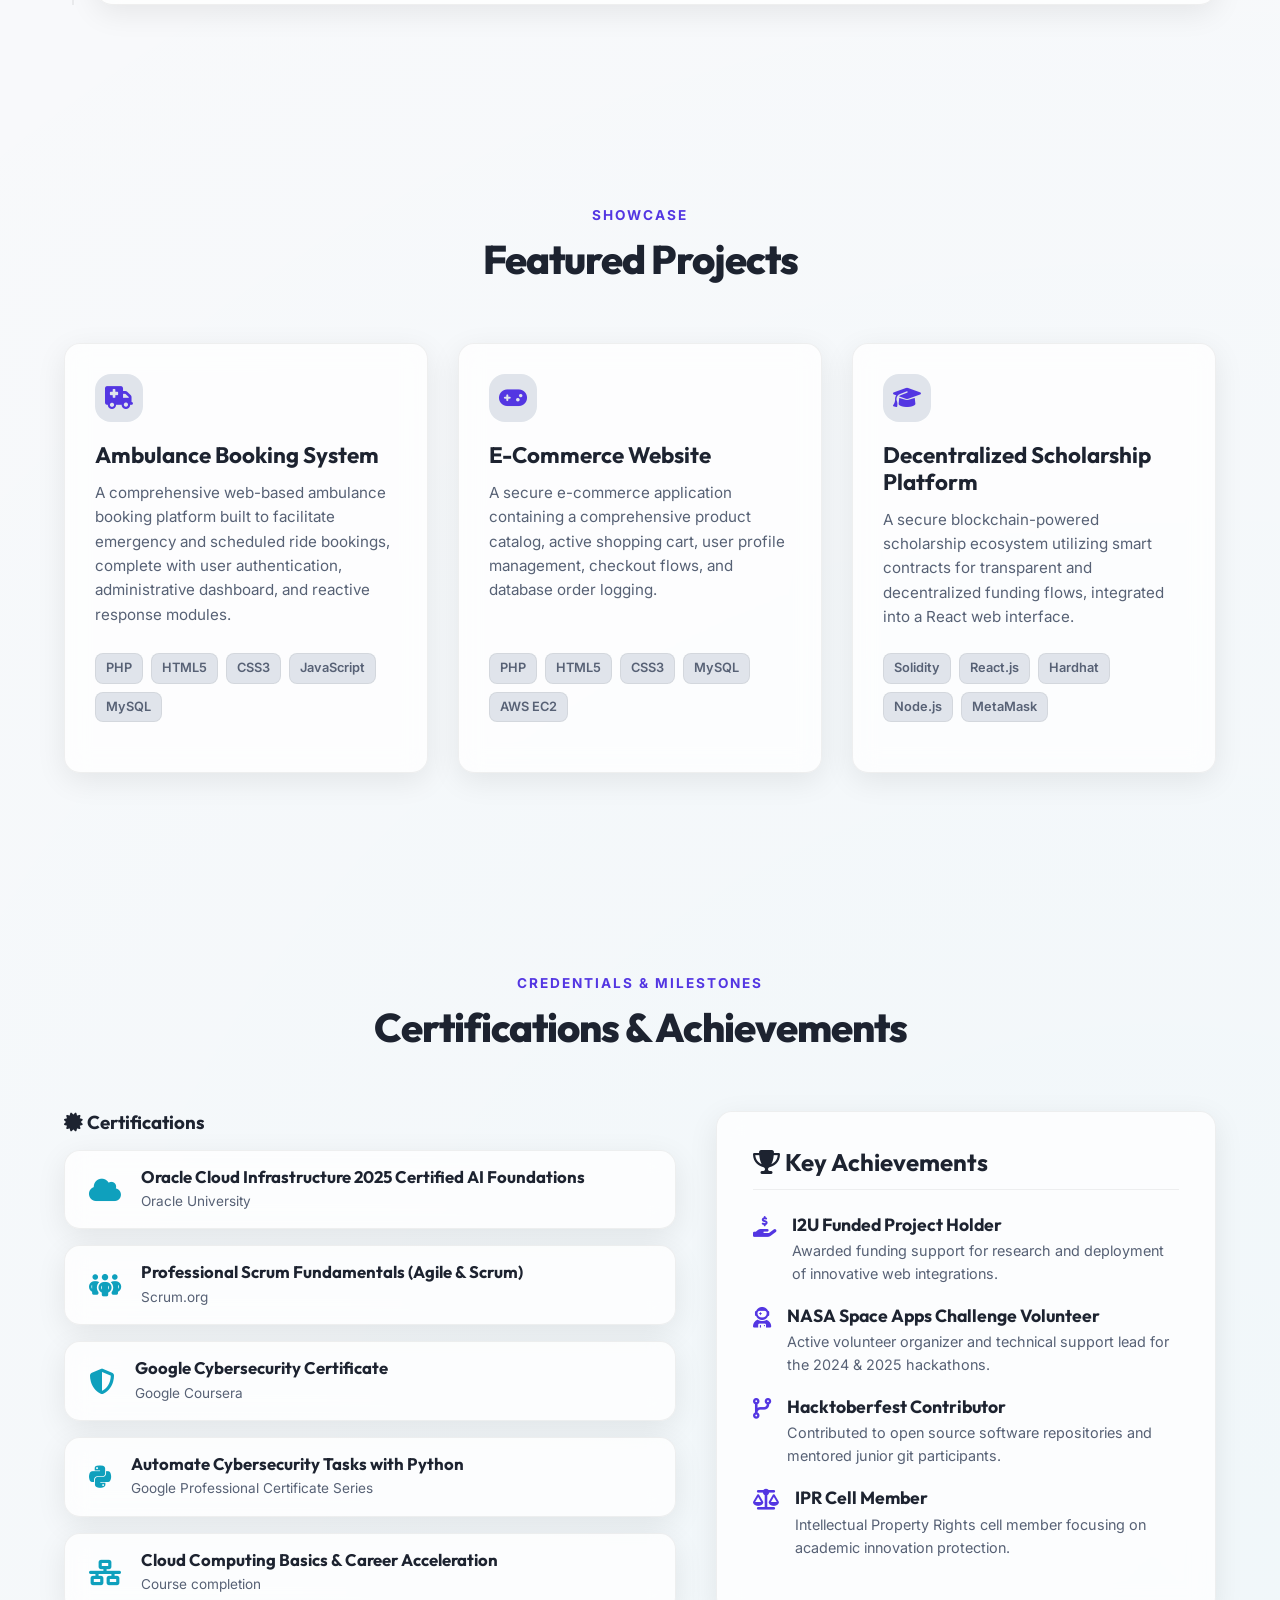
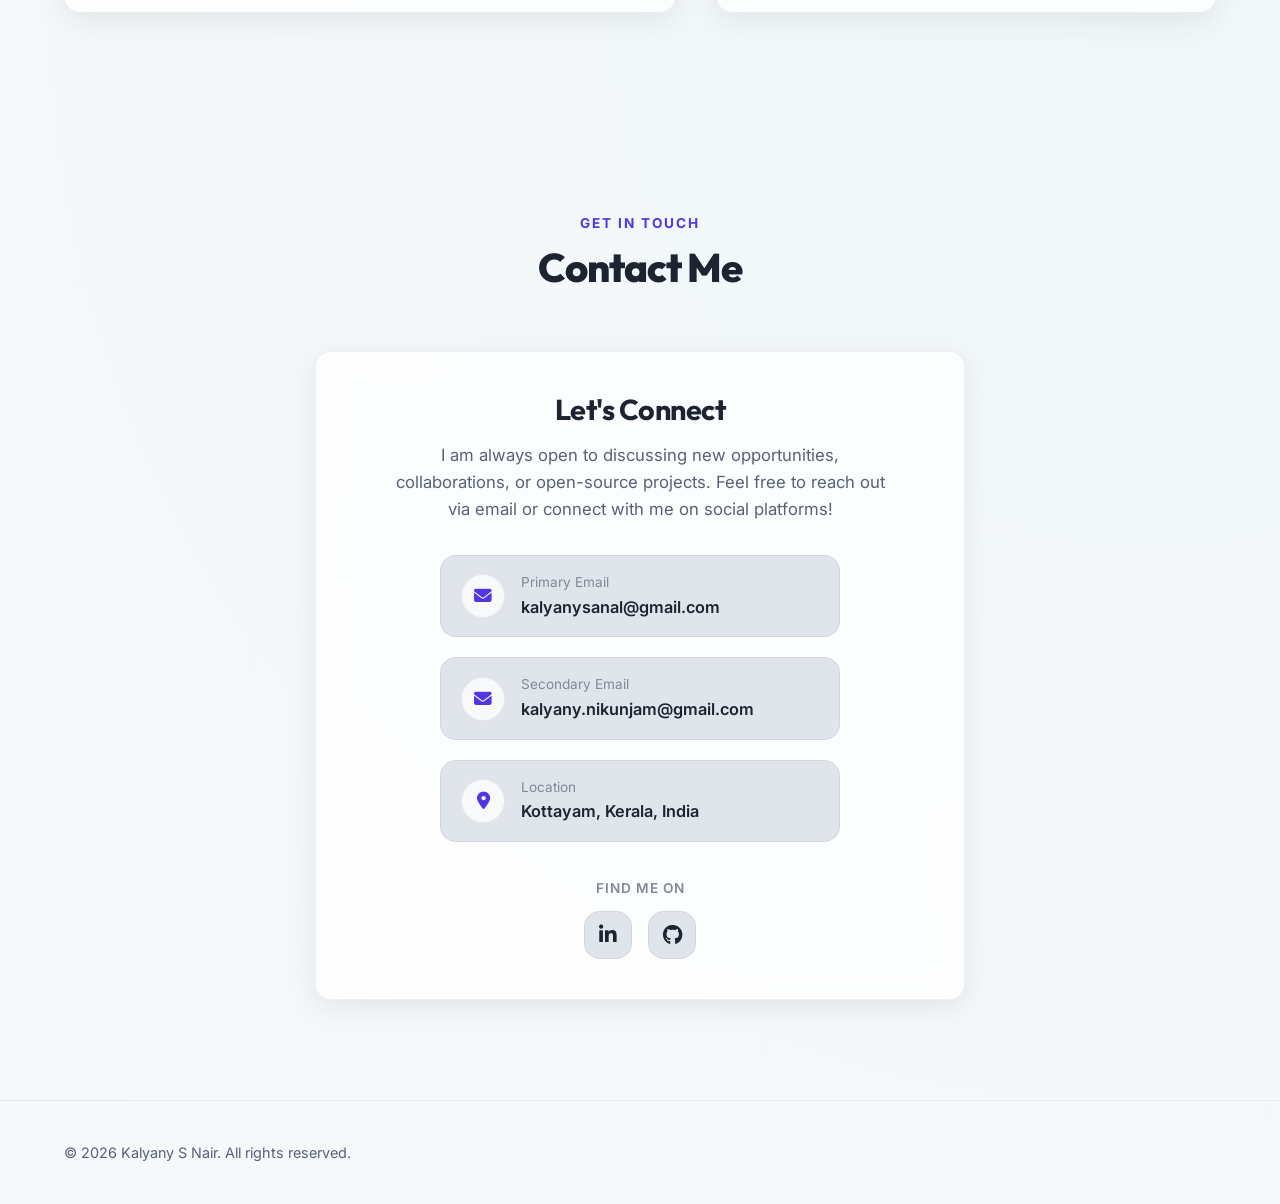
==== commit 8eb960a2: "Rename project titles to generic and professional terms" ====
--- a/kalyanysnair.html
+++ b/kalyanysnair.html
@@ -246,7 +246,7 @@
           <div class="project-icon">
             <i class="fa-solid fa-truck-medical"></i>
           </div>
-          <h3 class="project-title">SWIFTAID – Ambulance Booking System</h3>
+          <h3 class="project-title">Ambulance Booking System</h3>
           <p class="project-description">
             A comprehensive web-based ambulance booking platform built to facilitate emergency and scheduled ride bookings, complete with user authentication, administrative dashboard, and reactive response modules.
           </p>
@@ -257,7 +257,6 @@
             <span class="project-tech-tag">JavaScript</span>
             <span class="project-tech-tag">MySQL</span>
           </div>
-
         </div>
         
         <!-- Project 2: PlayTown -->
@@ -265,7 +264,7 @@
           <div class="project-icon">
             <i class="fa-solid fa-gamepad"></i>
           </div>
-          <h3 class="project-title">PlayTown – Toy Store E-Commerce</h3>
+          <h3 class="project-title">E-Commerce Website</h3>
           <p class="project-description">
             A secure e-commerce application containing a comprehensive product catalog, active shopping cart, user profile management, checkout flows, and database order logging.
           </p>
@@ -276,7 +275,6 @@
             <span class="project-tech-tag">MySQL</span>
             <span class="project-tech-tag">AWS EC2</span>
           </div>
-
         </div>
         
         <!-- Project 3: EduFund -->
@@ -284,7 +282,7 @@
           <div class="project-icon">
             <i class="fa-solid fa-graduation-cap"></i>
           </div>
-          <h3 class="project-title">EDUFUND – Decentralized Scholarship</h3>
+          <h3 class="project-title">Decentralized Scholarship Platform</h3>
           <p class="project-description">
             A secure blockchain-powered scholarship ecosystem utilizing smart contracts for transparent and decentralized funding flows, integrated into a React web interface.
           </p>
@@ -295,7 +293,6 @@
             <span class="project-tech-tag">Node.js</span>
             <span class="project-tech-tag">MetaMask</span>
           </div>
-
         </div>
       </div>
     </div>
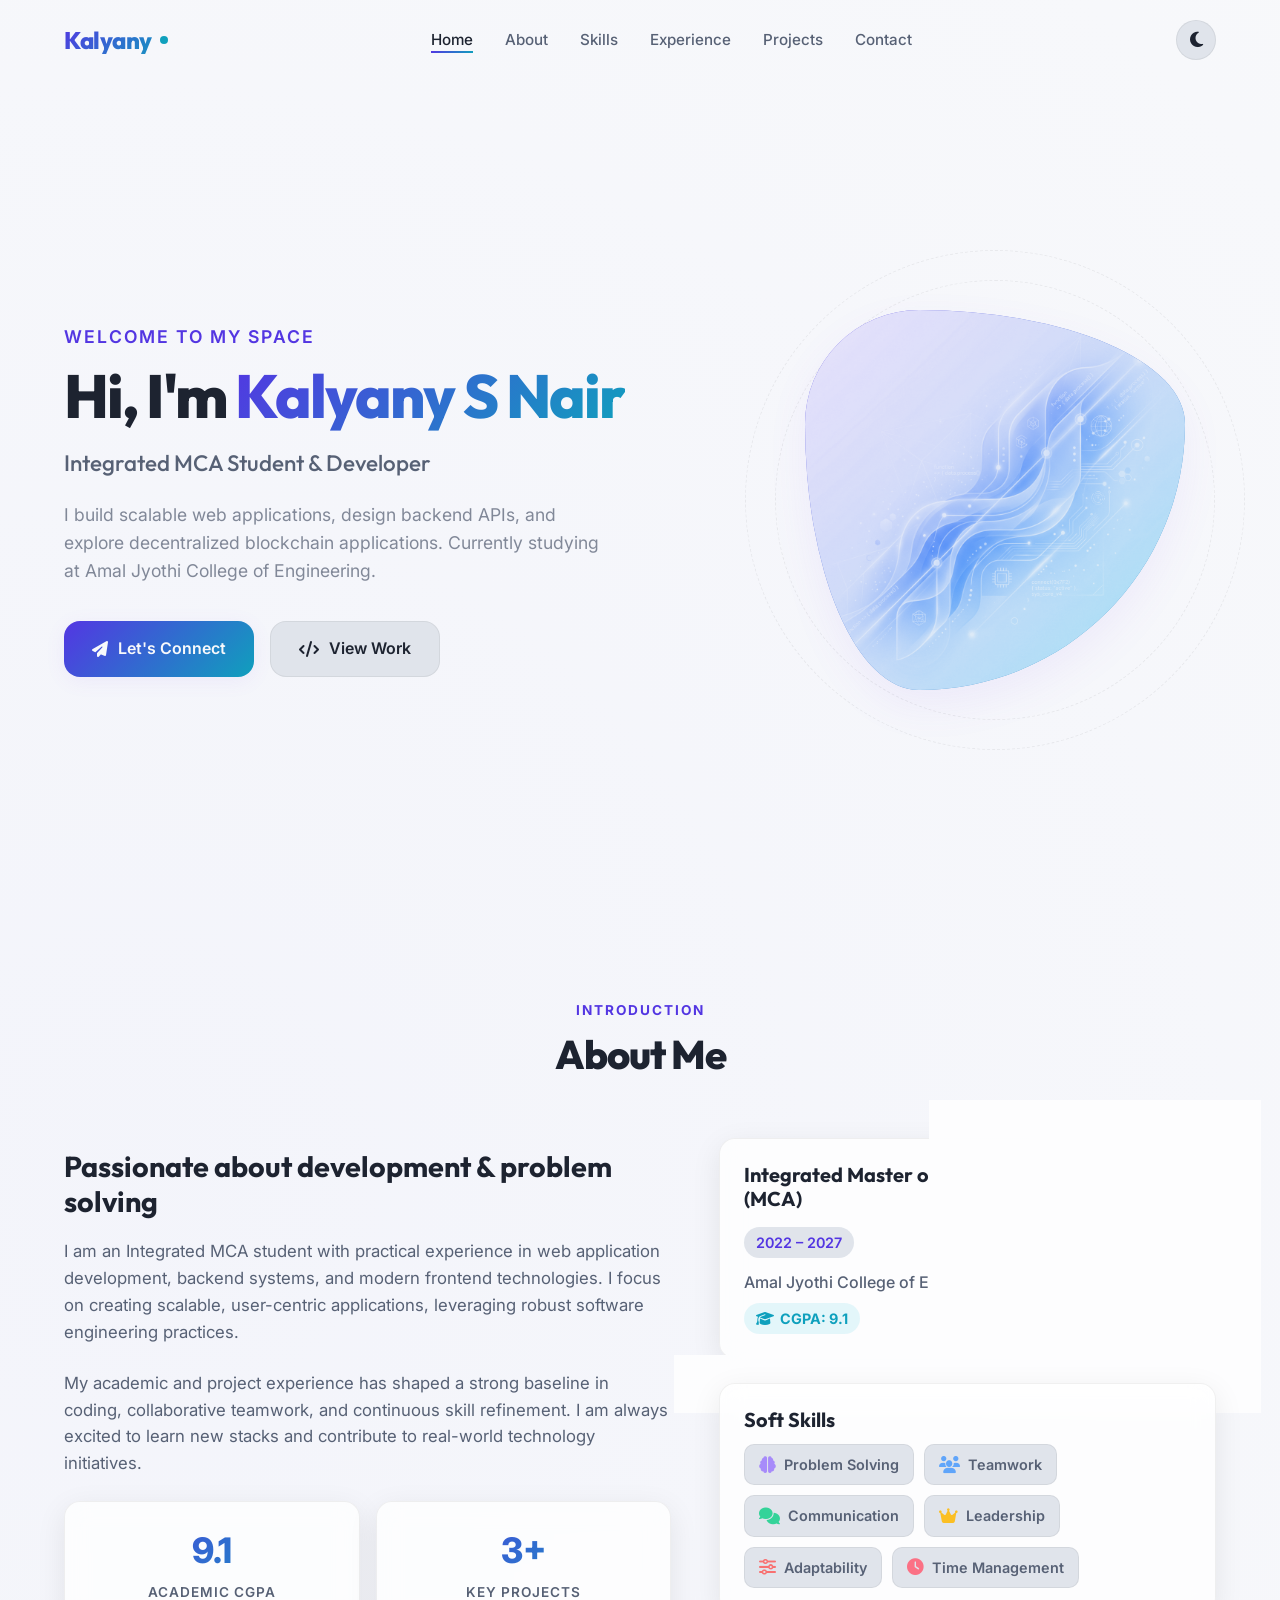
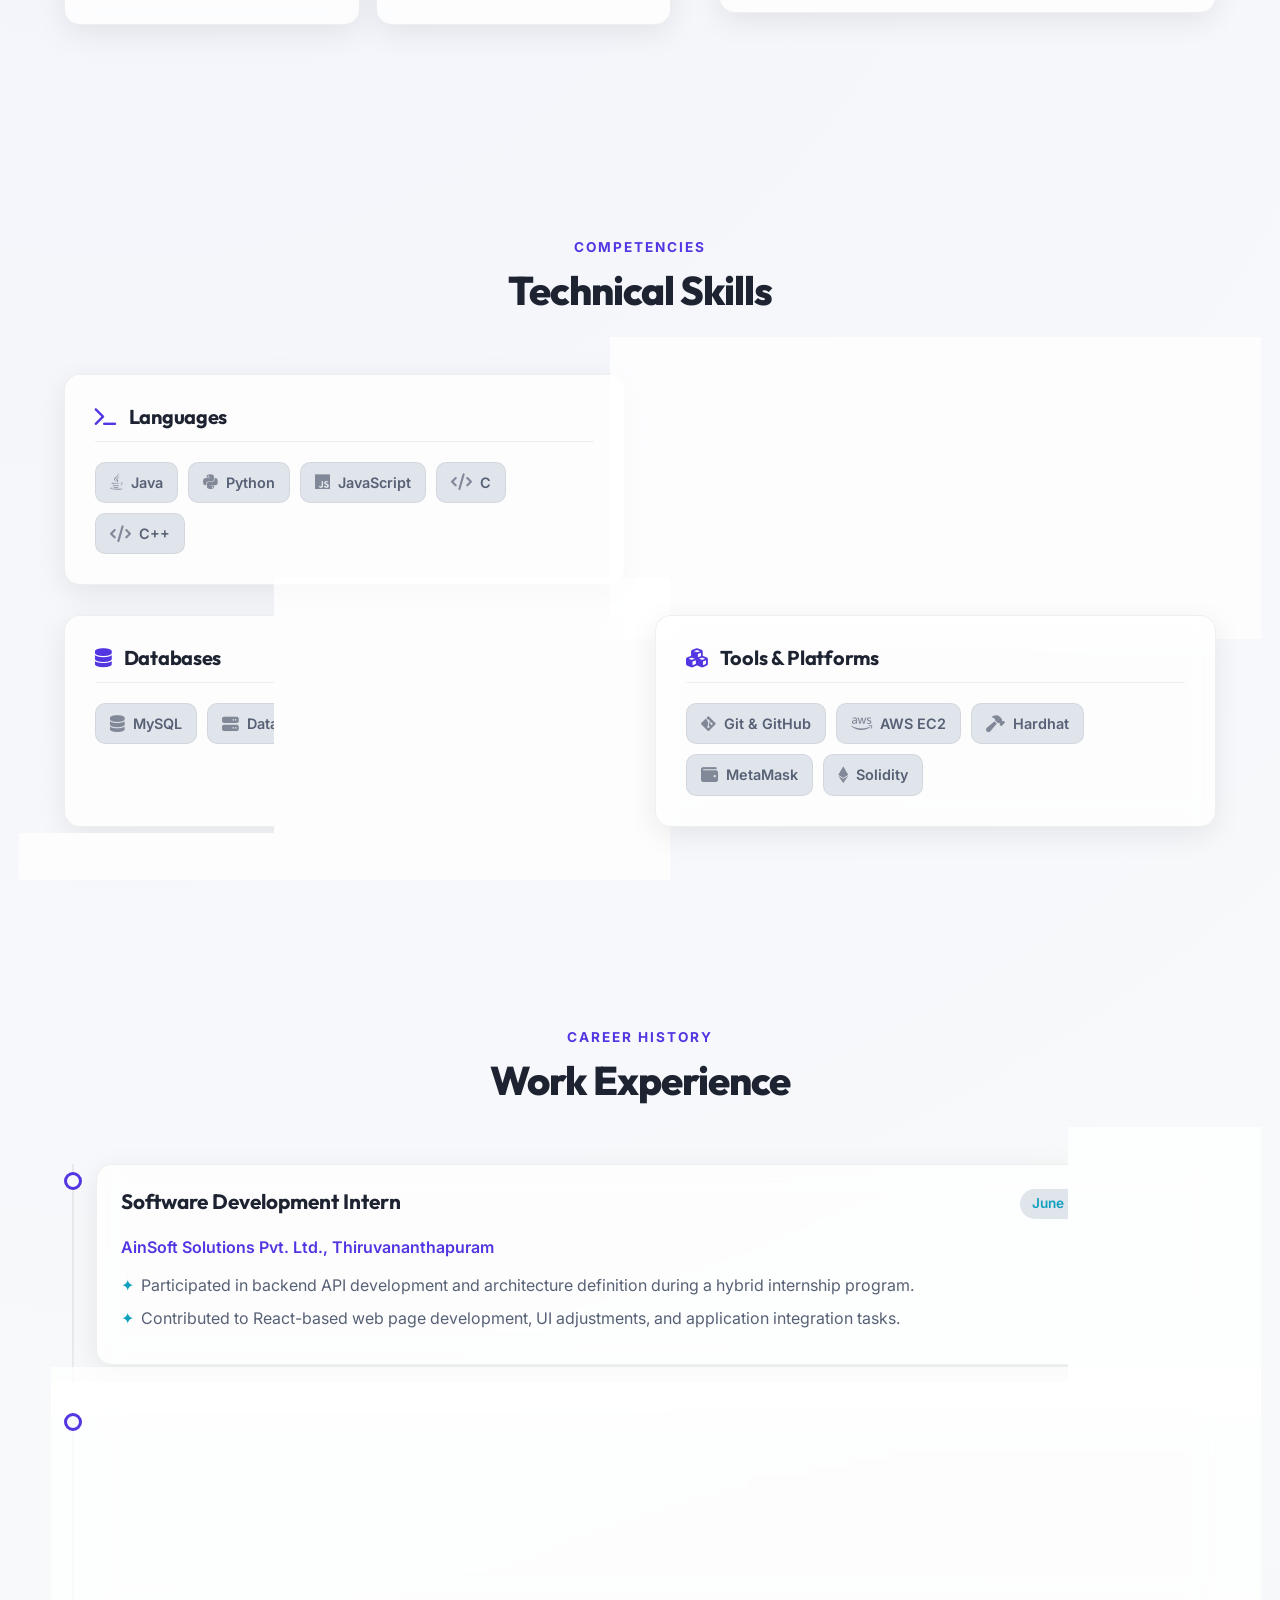
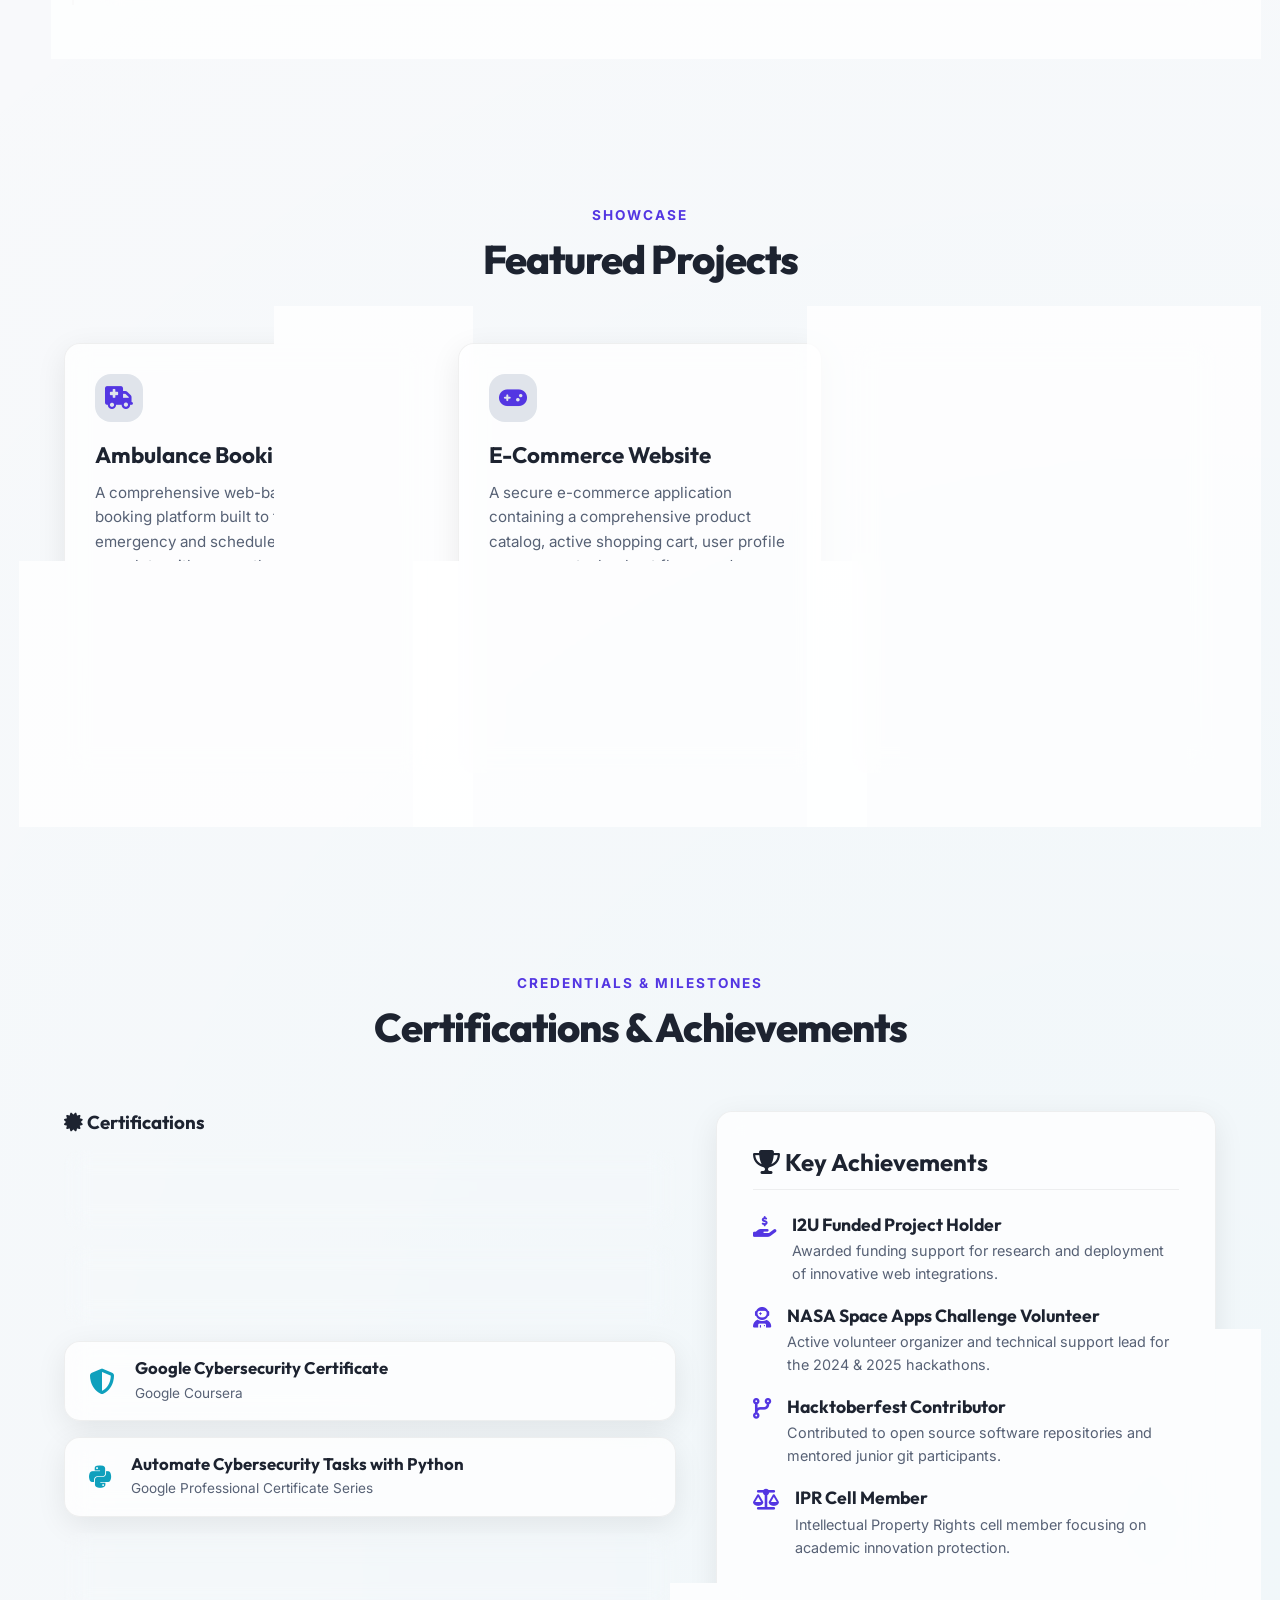
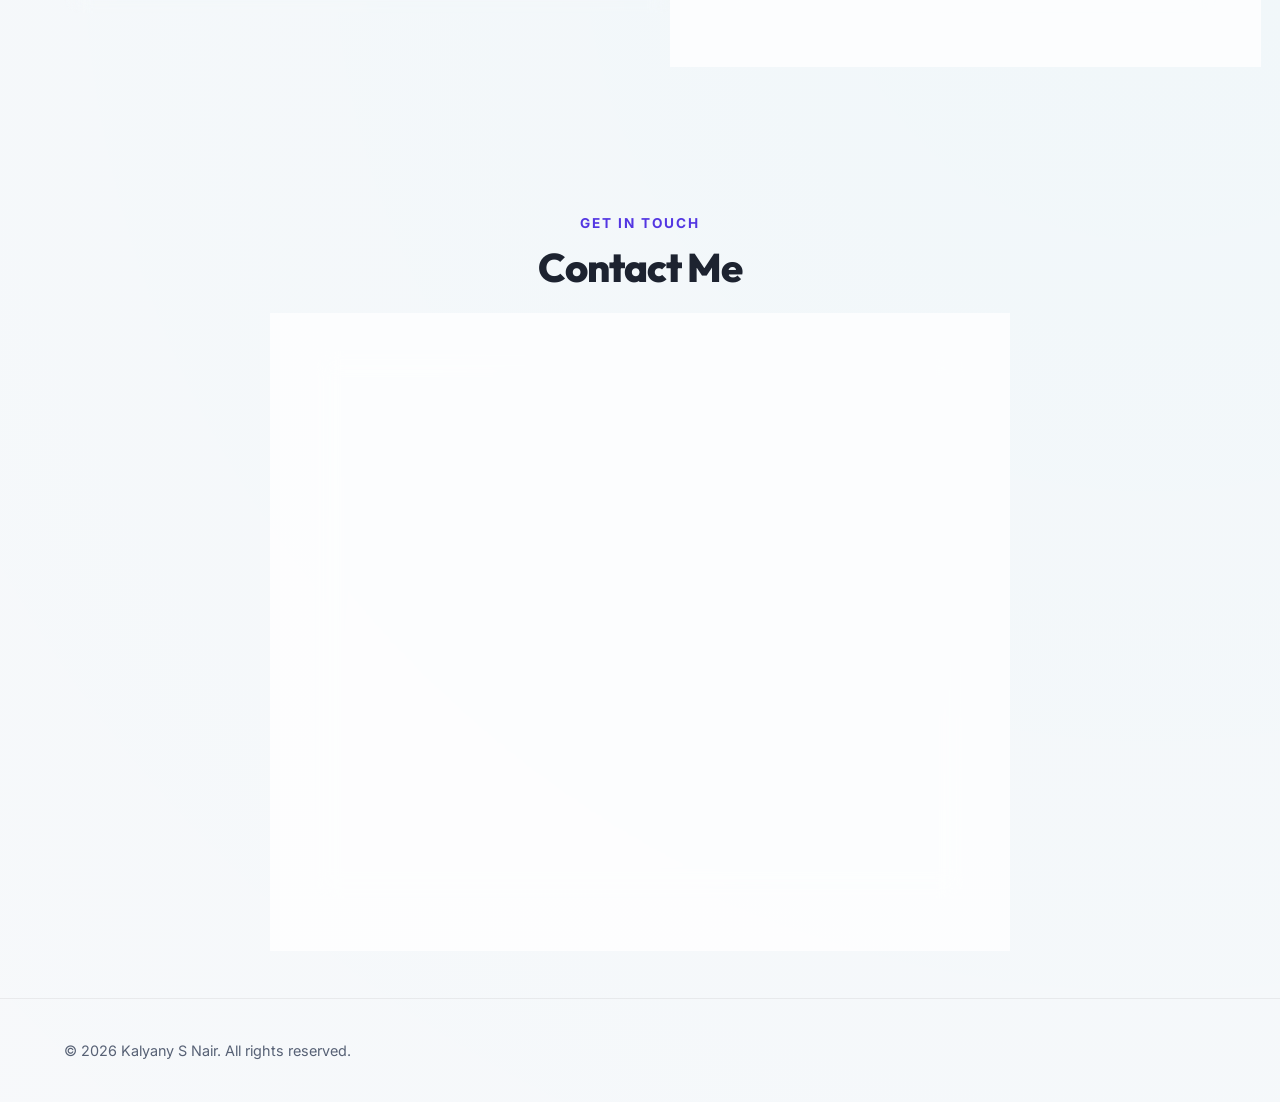
==== commit c185fba3: "Set email to kalyanysanalnair@gmail.com and remove secondary email" ====
--- a/kalyanysnair.html
+++ b/kalyanysnair.html
@@ -413,16 +413,8 @@
             <div class="contact-method">
               <div class="contact-icon"><i class="fa-solid fa-envelope"></i></div>
               <div class="contact-details">
-                <span>Primary Email</span>
-                <a href="mailto:kalyanysanal@gmail.com">kalyanysanal@gmail.com</a>
-              </div>
-            </div>
-
-            <div class="contact-method">
-              <div class="contact-icon"><i class="fa-solid fa-envelope"></i></div>
-              <div class="contact-details">
-                <span>Secondary Email</span>
-                <a href="mailto:kalyany.nikunjam@gmail.com">kalyany.nikunjam@gmail.com</a>
+                <span>Email</span>
+                <a href="mailto:kalyanysanalnair@gmail.com">kalyanysanalnair@gmail.com</a>
               </div>
             </div>
 
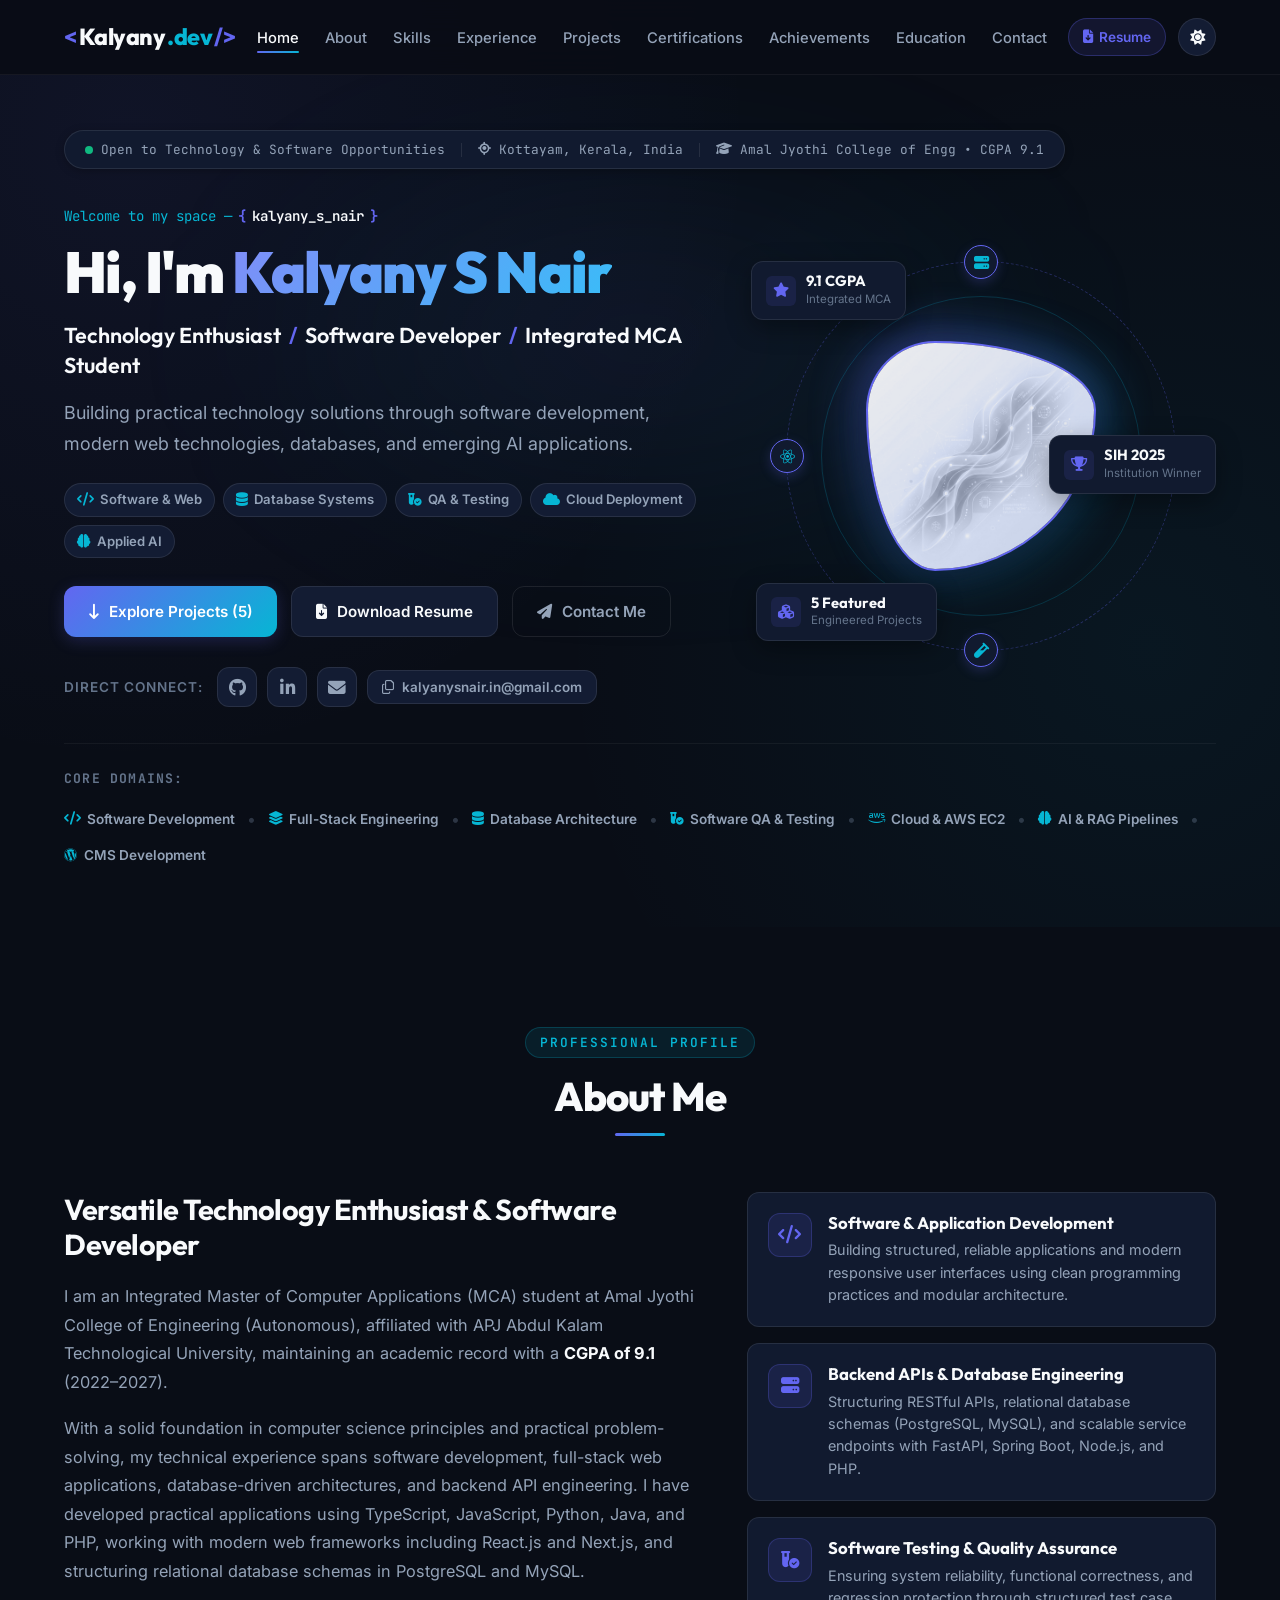
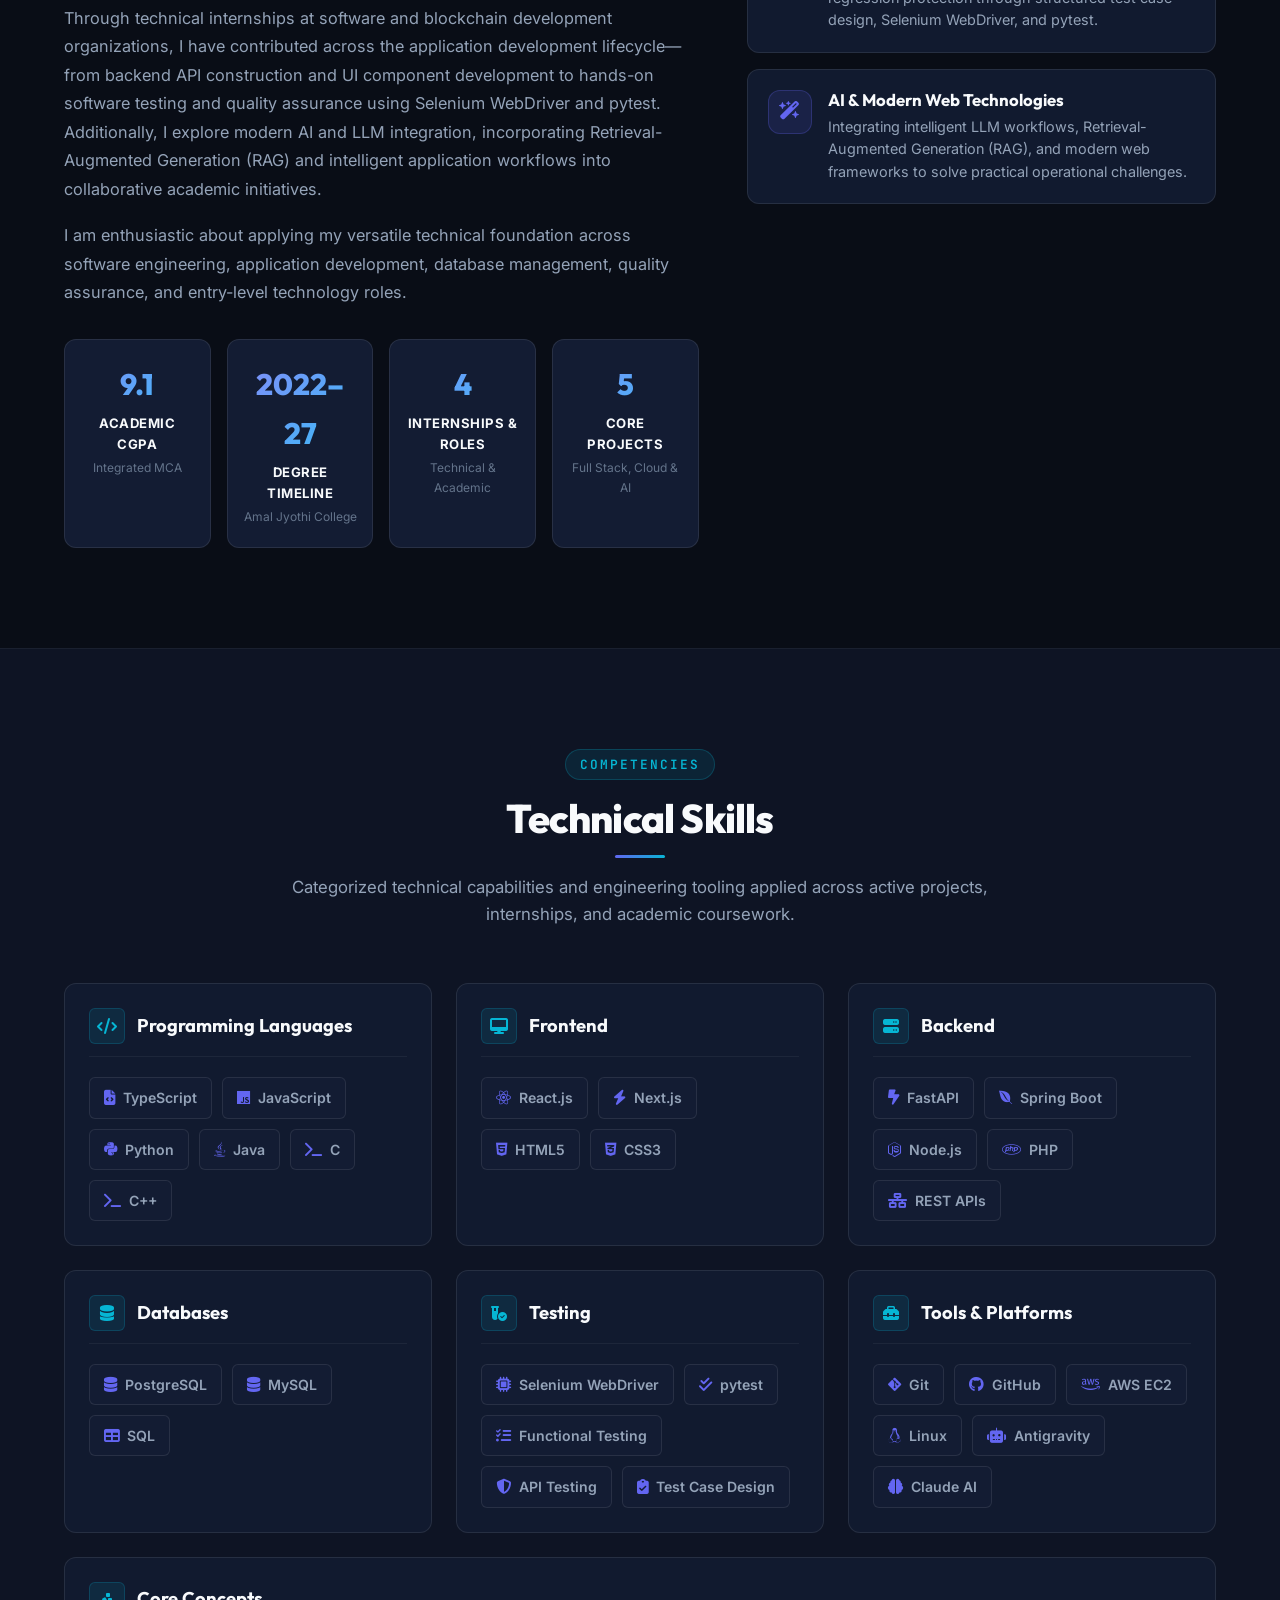
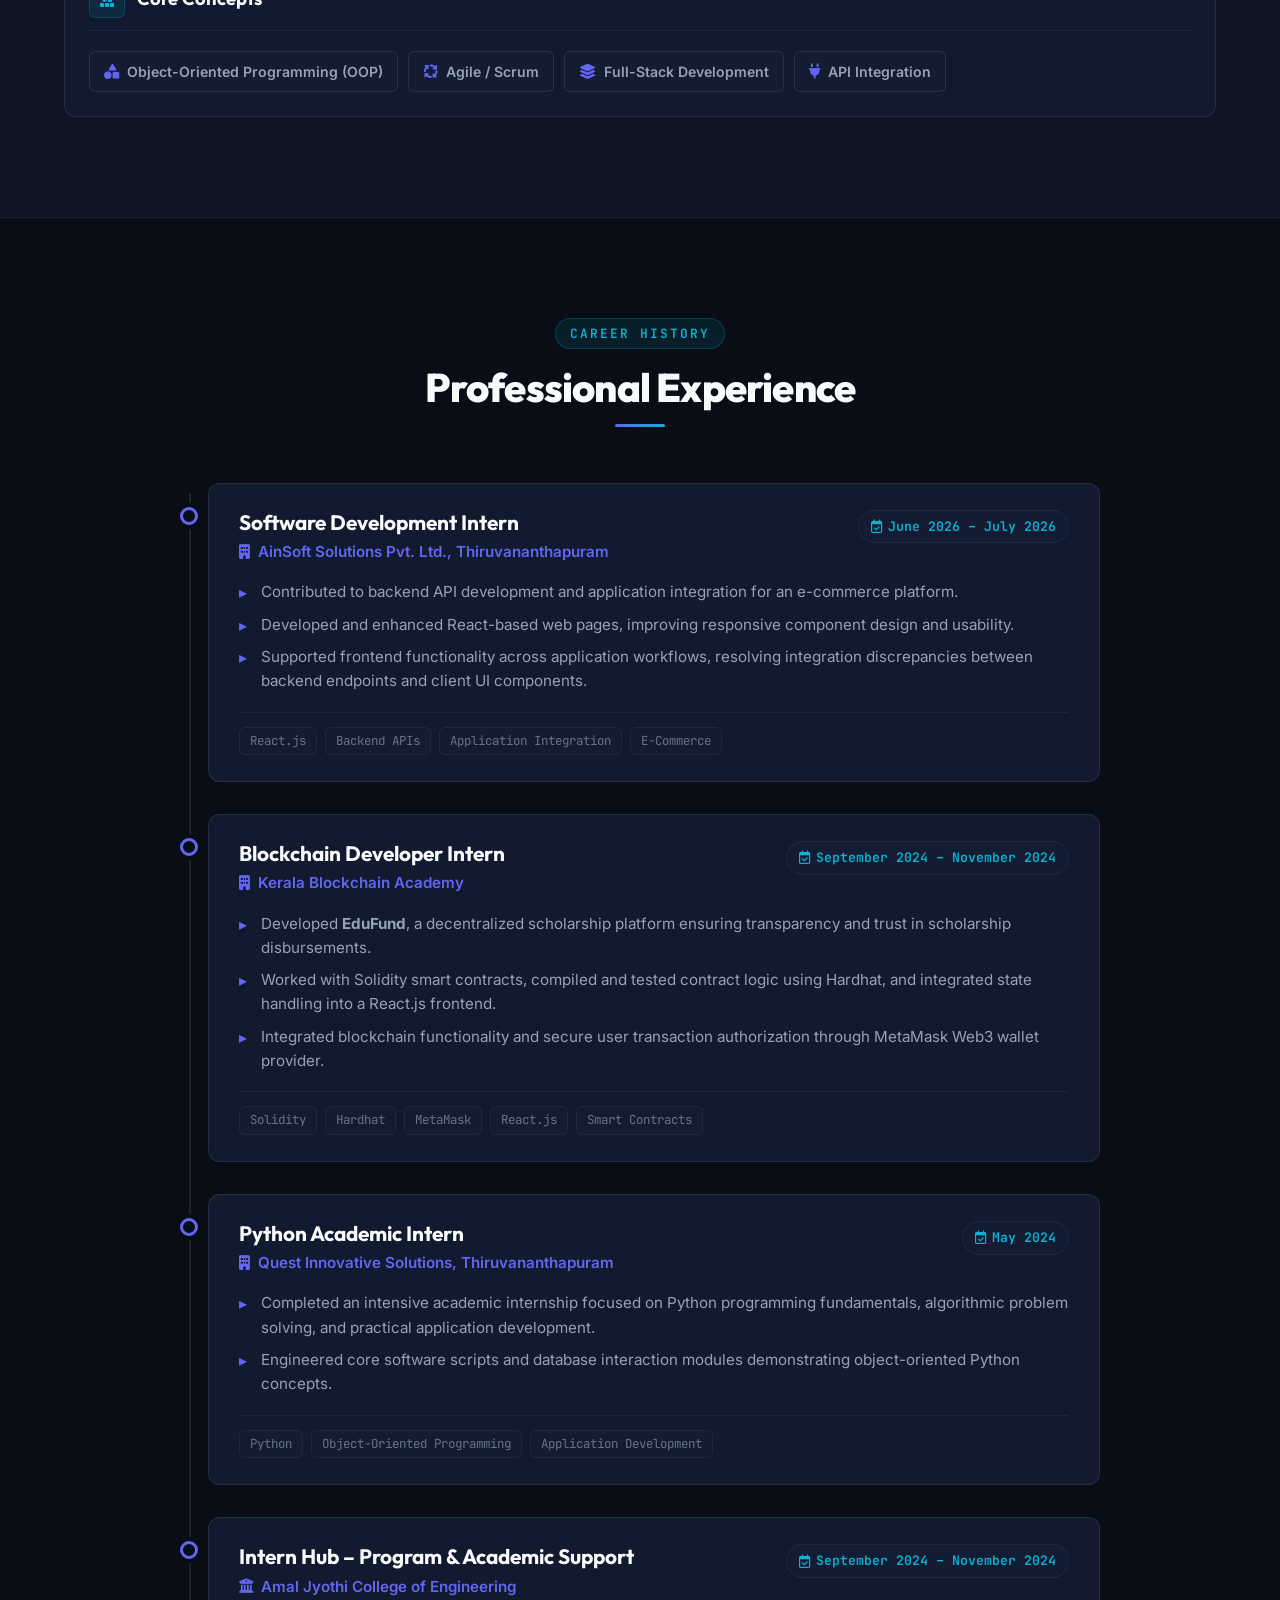
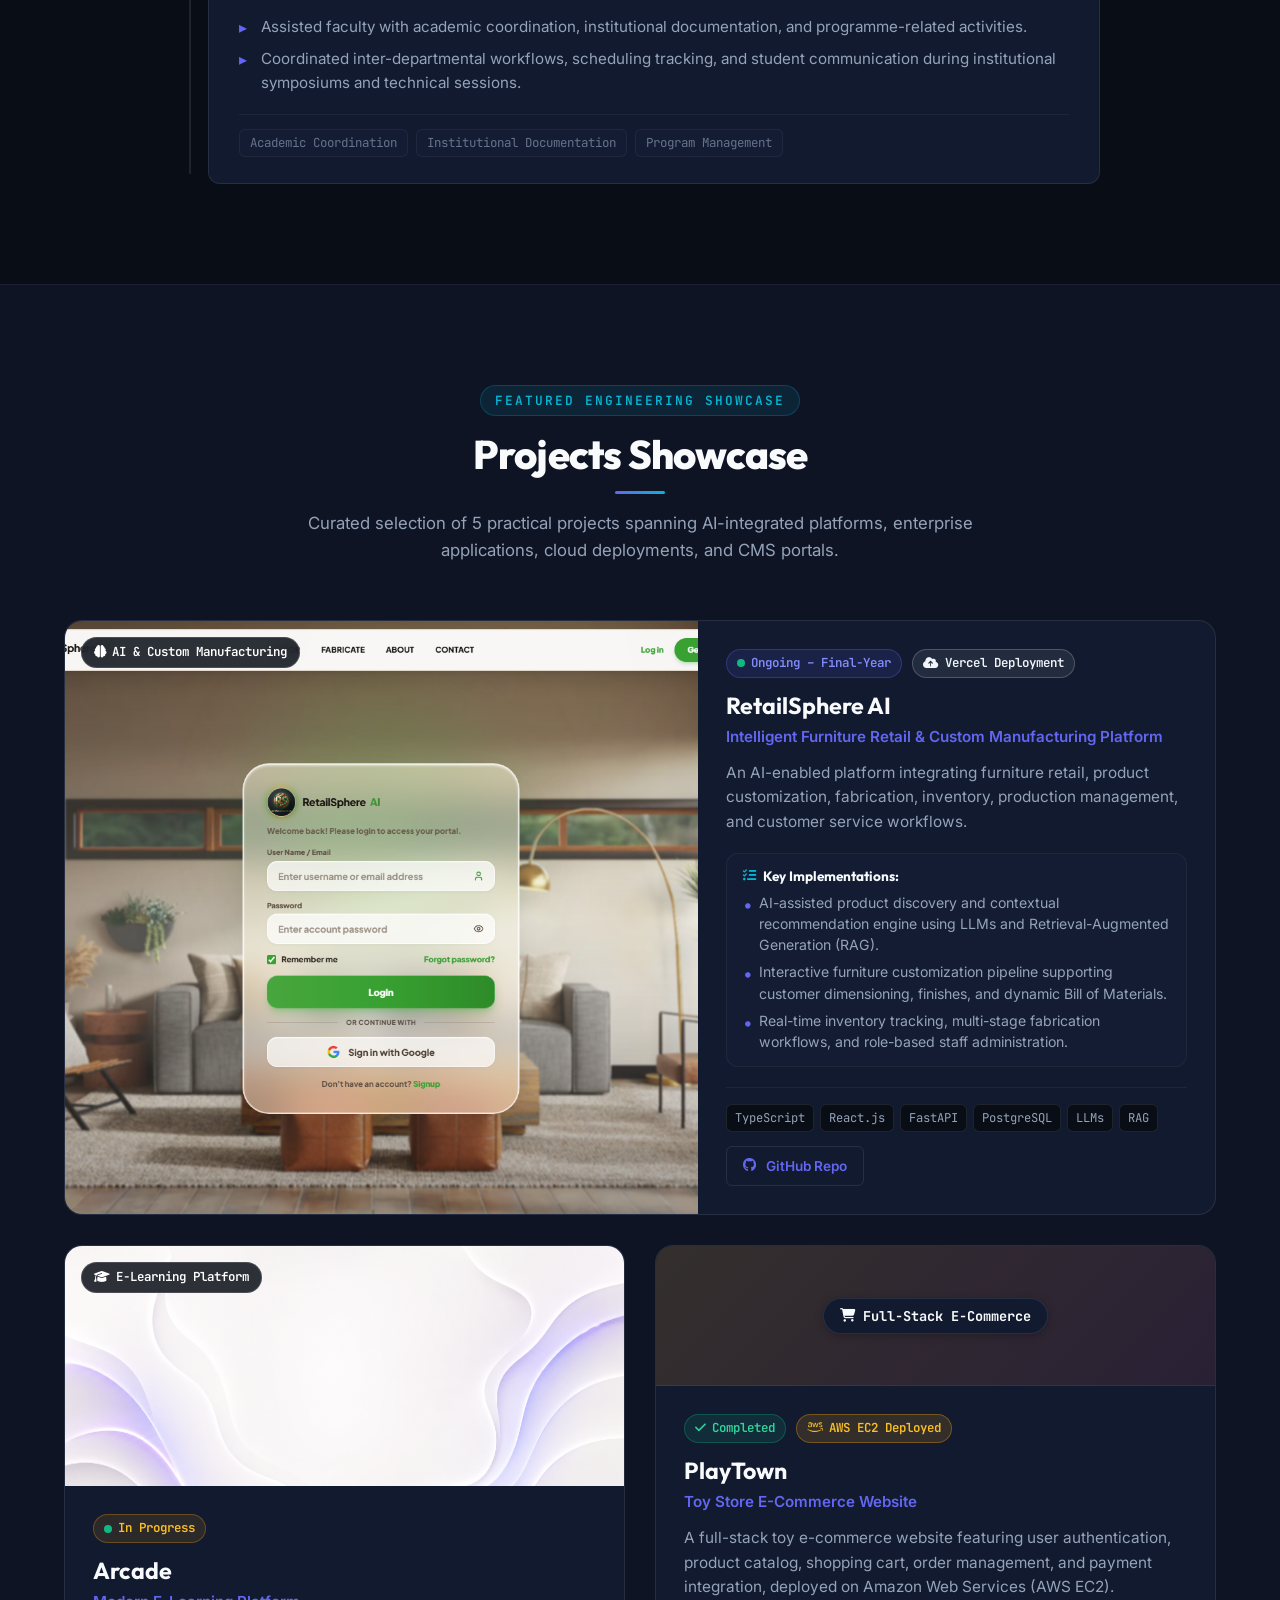
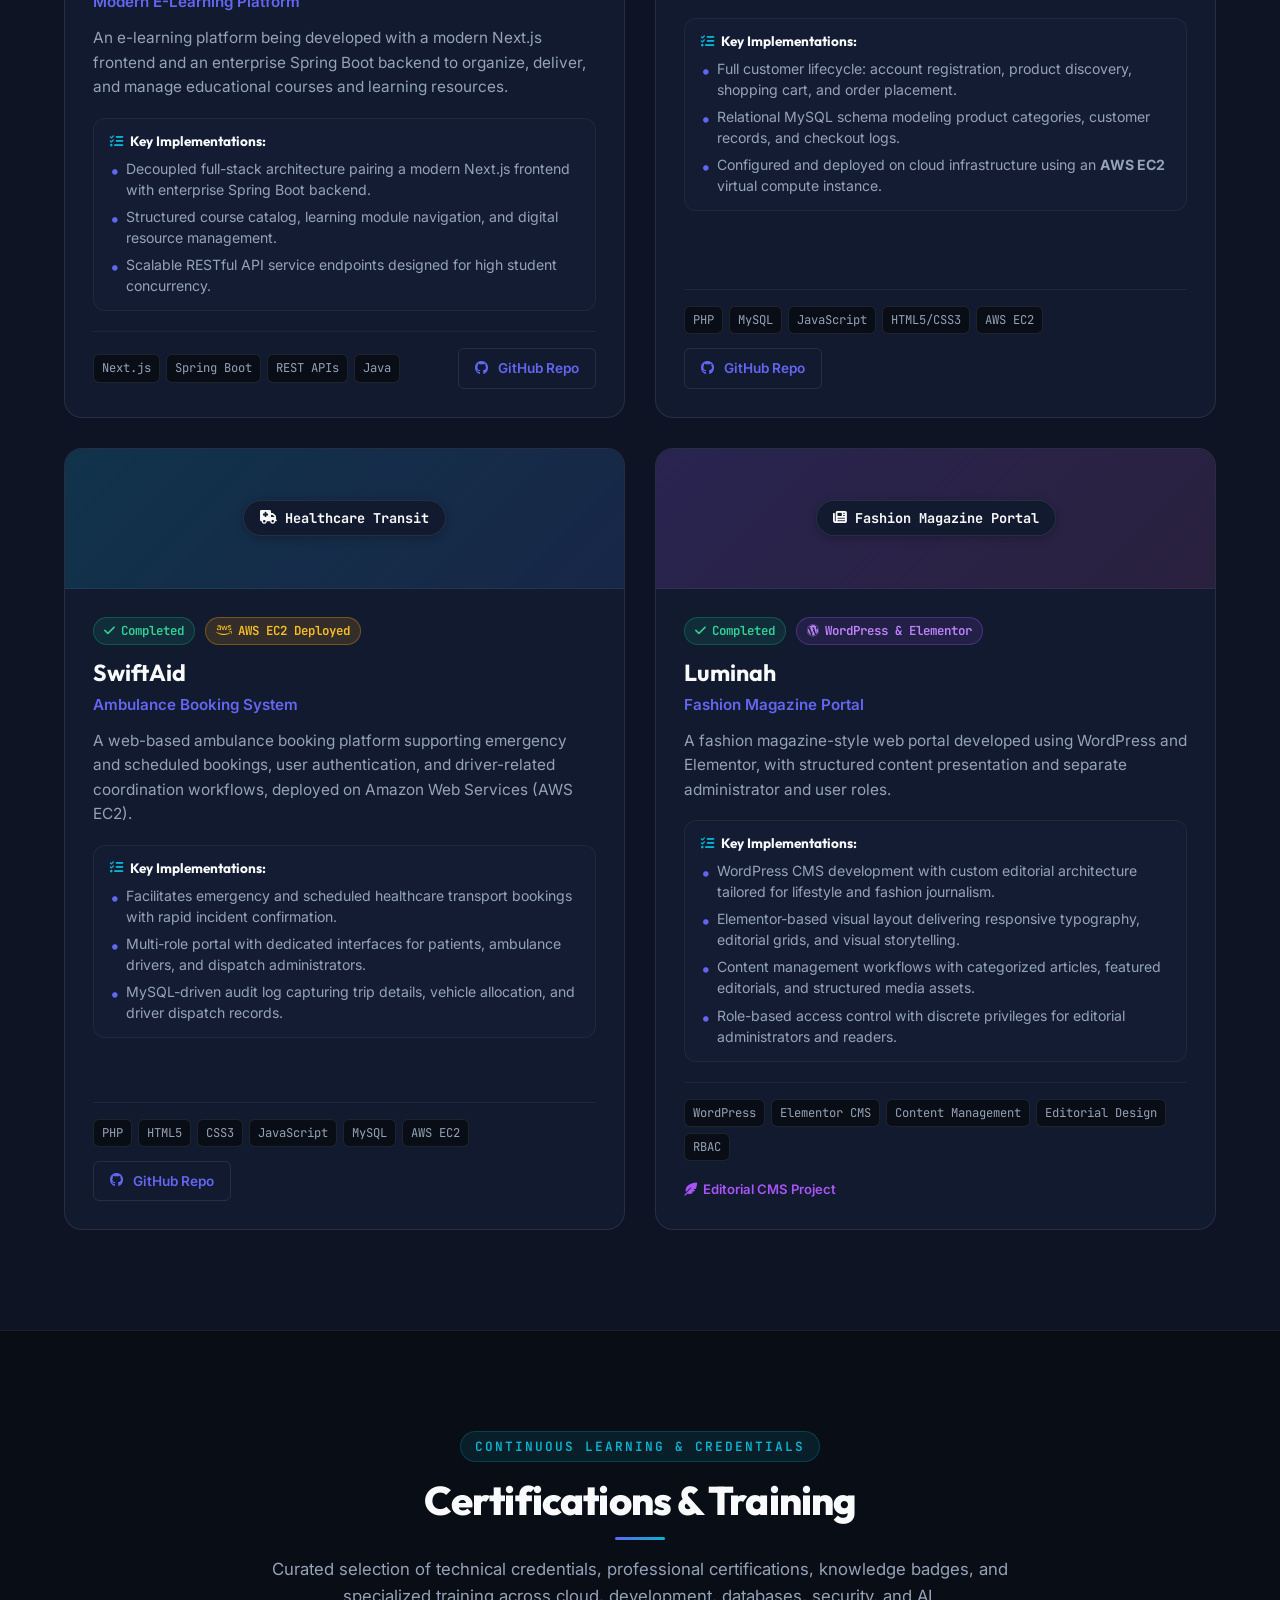
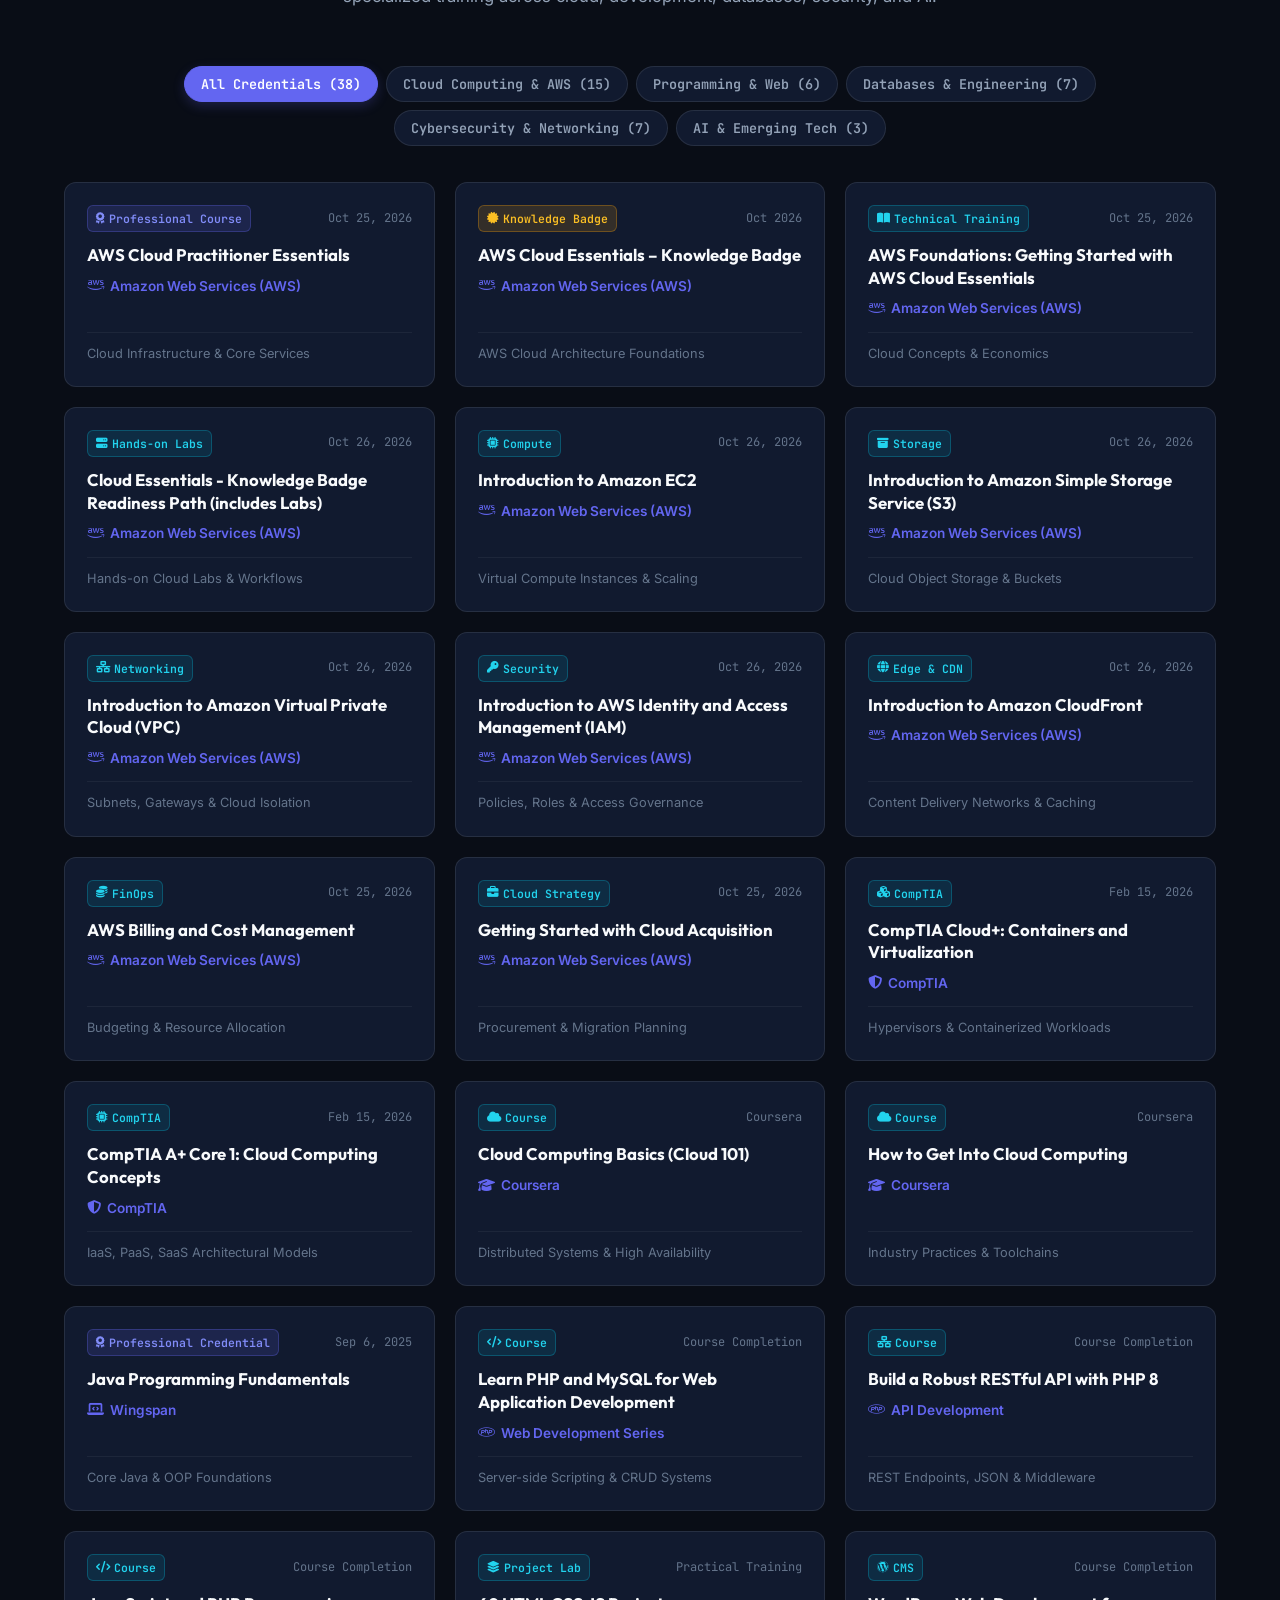
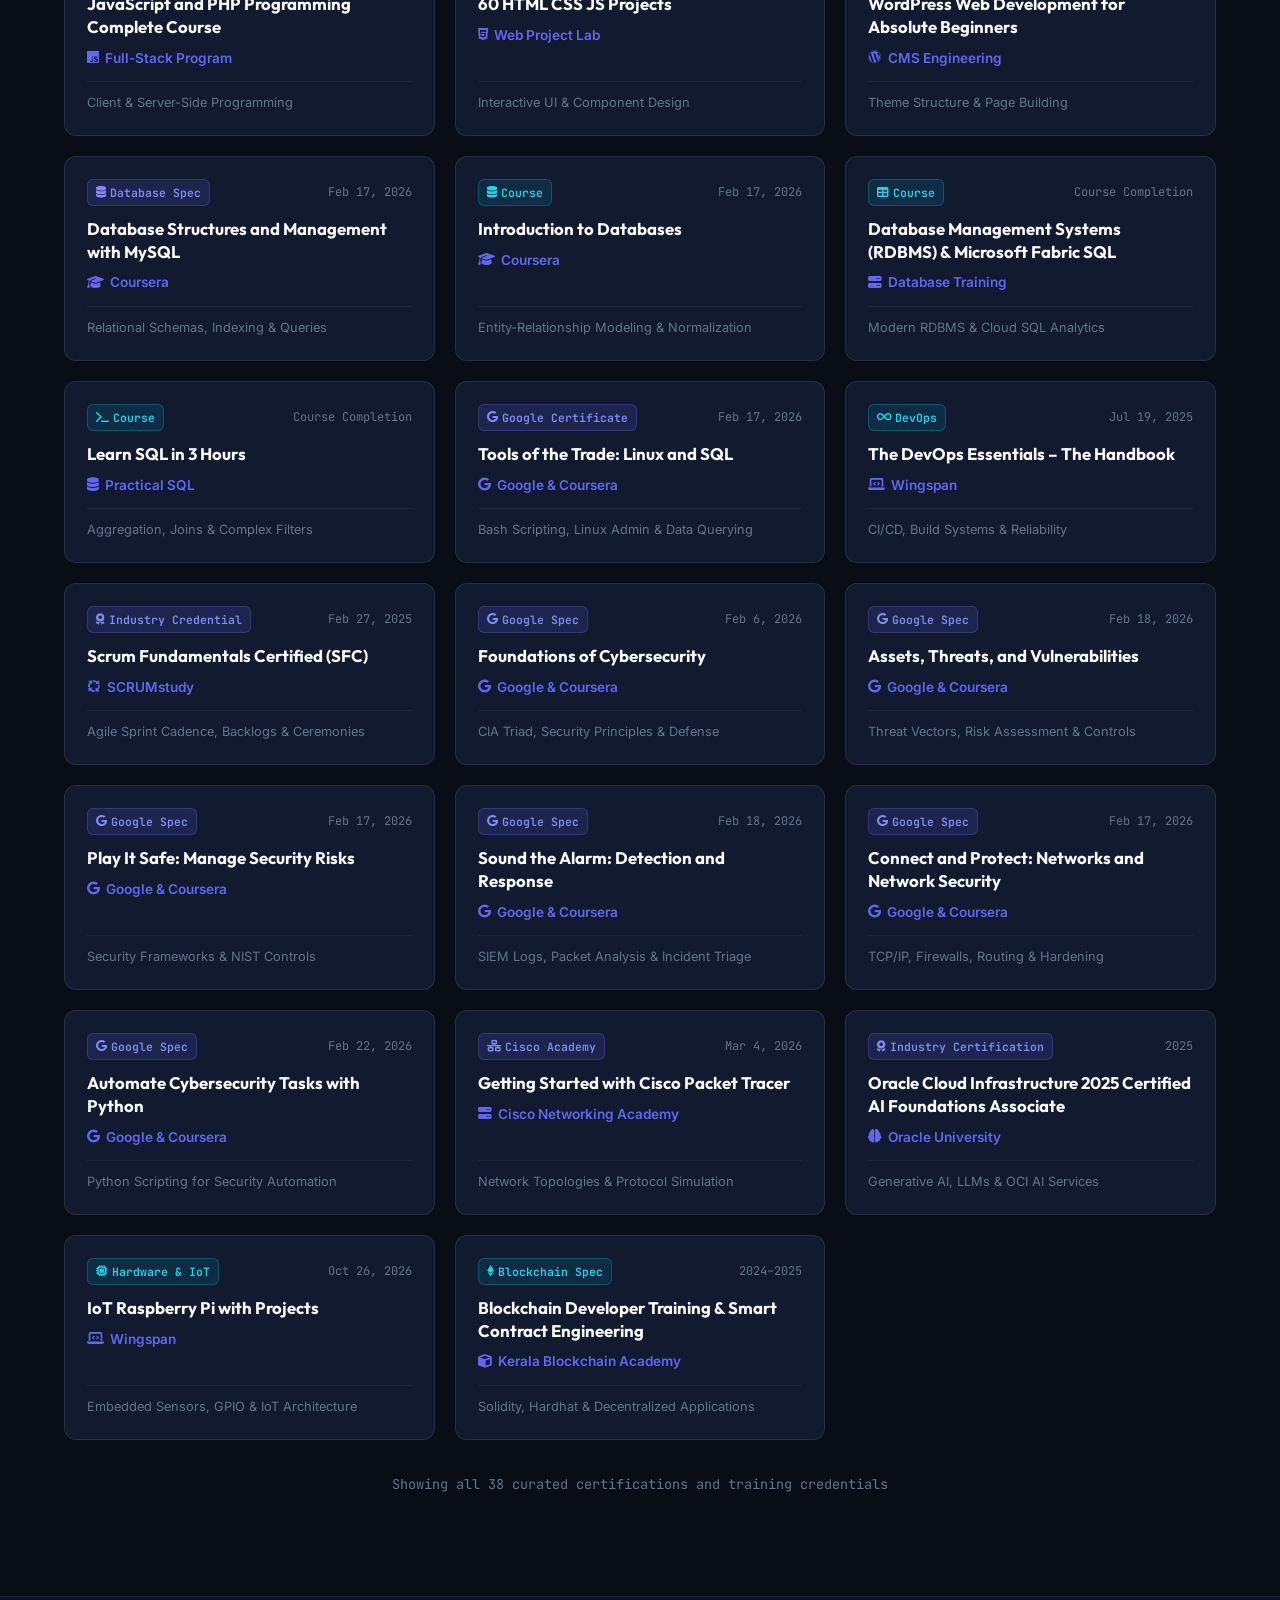
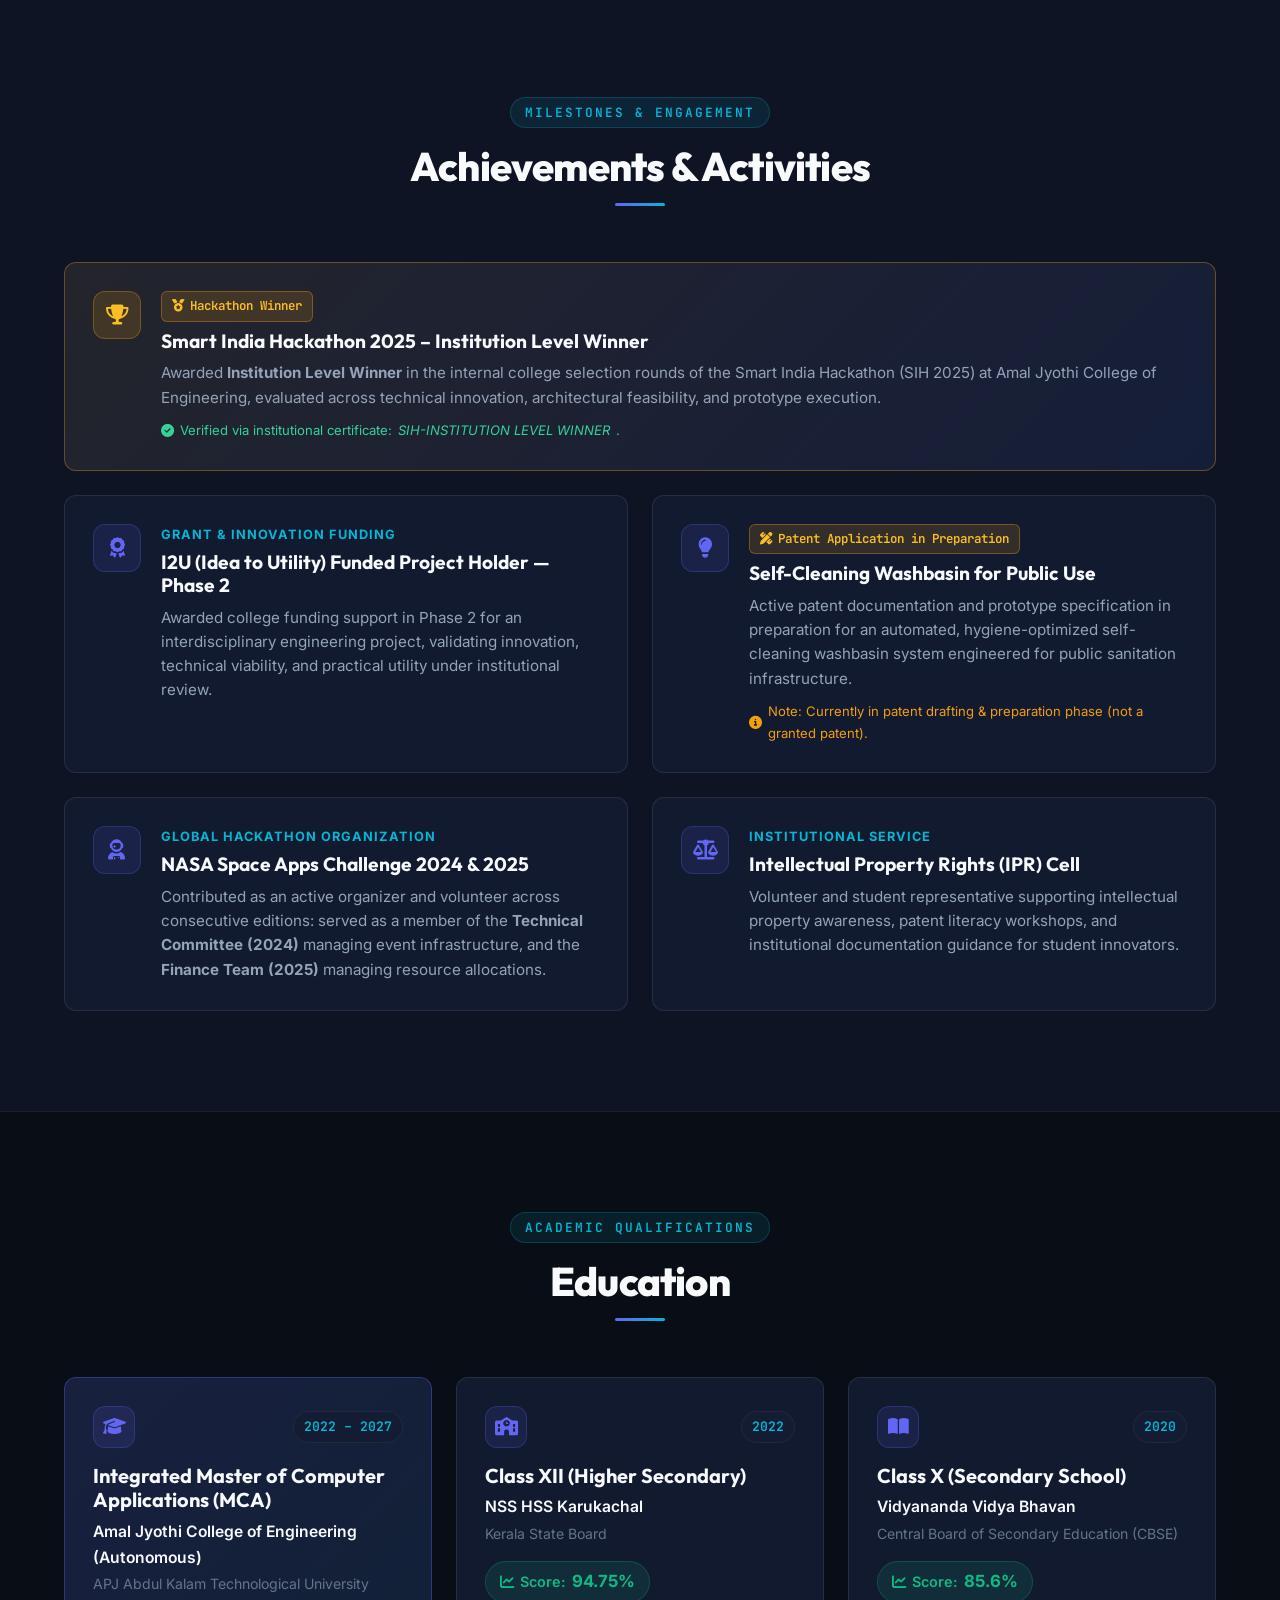
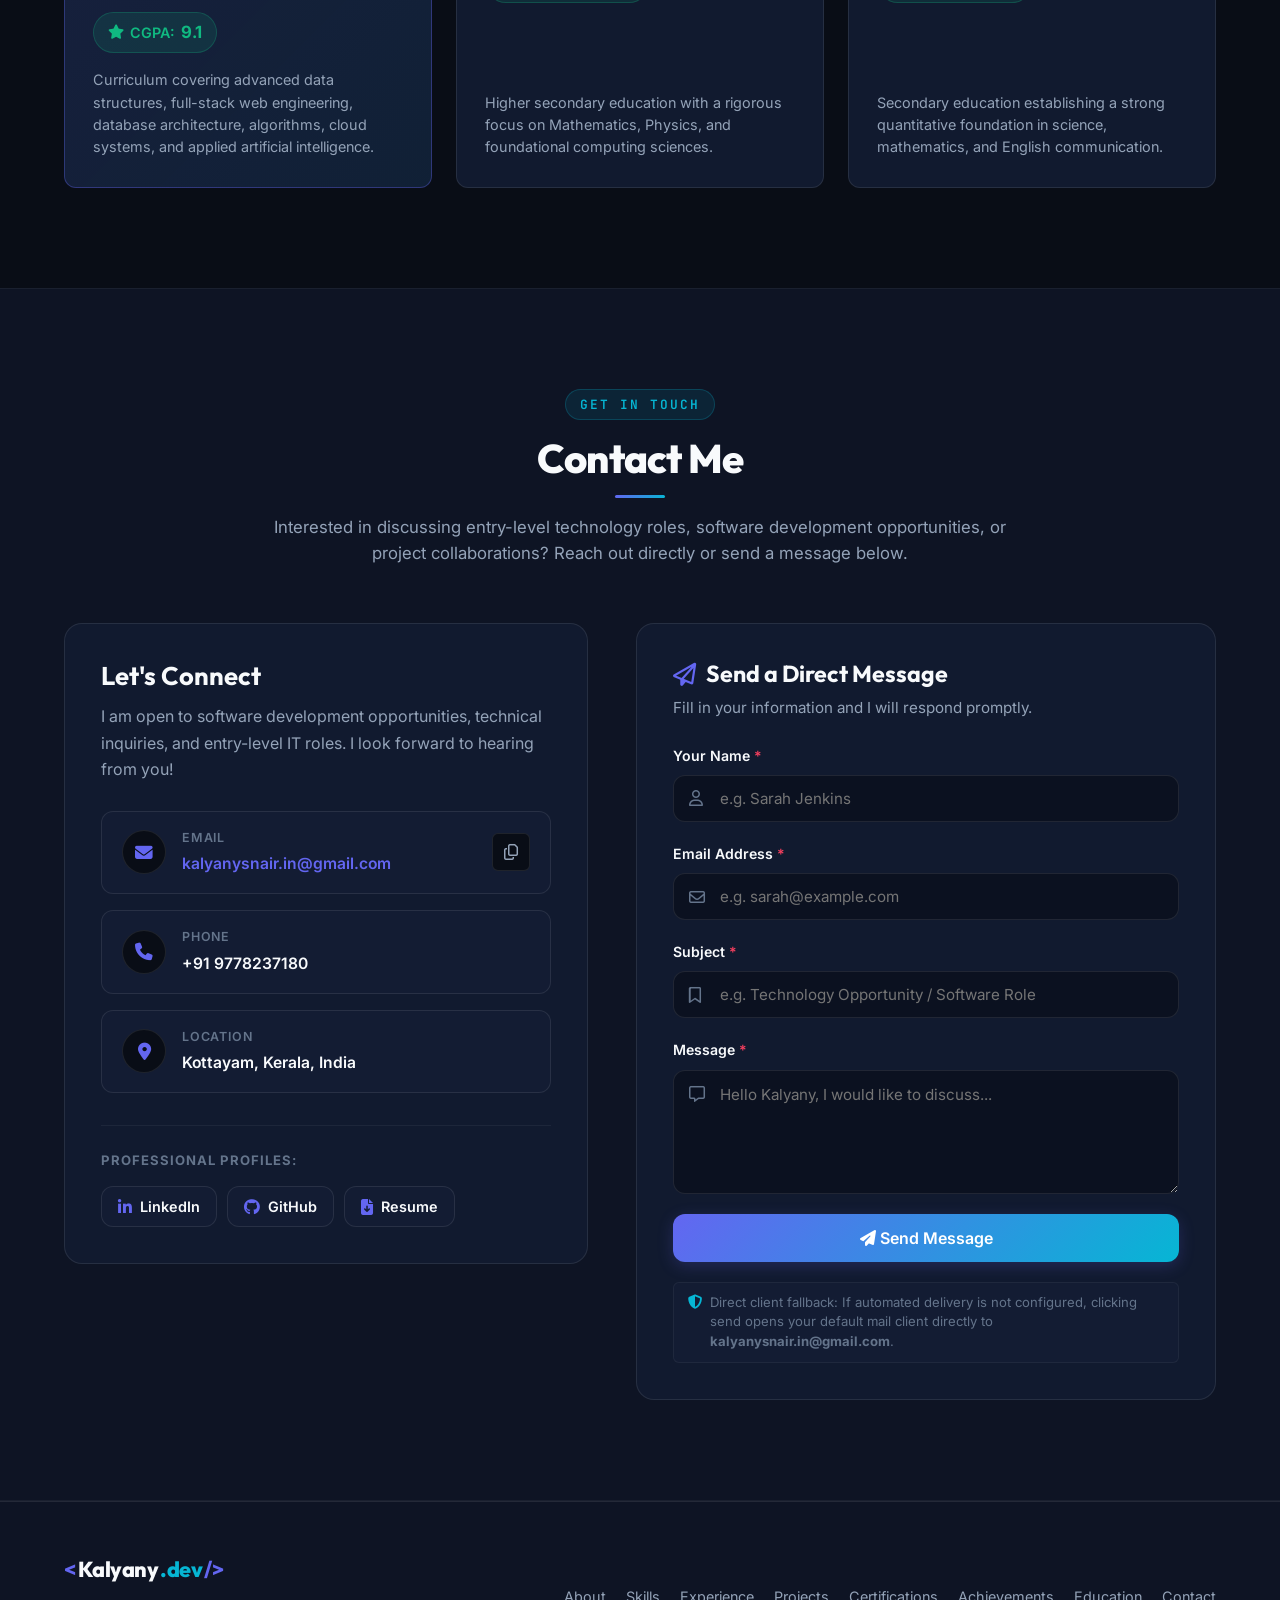
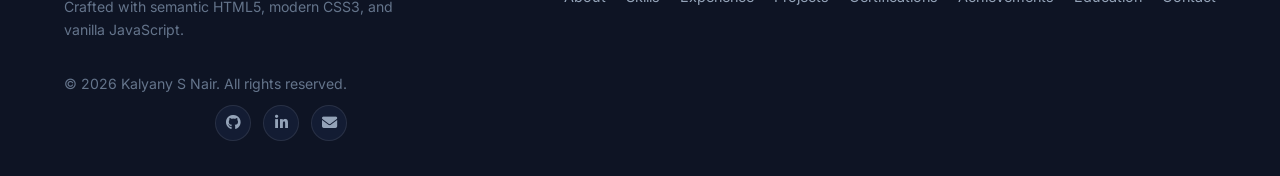
==== commit 26ca7f98: "Refine portfolio design and update projects and achievements" ====
--- a/kalyanysnair.html
+++ b/kalyanysnair.html
@@ -1,461 +1,1705 @@
 <!DOCTYPE html>
-<html lang="en" data-theme="light">
+<html lang="en" data-theme="dark">
+
 <head>
   <meta charset="UTF-8">
   <meta name="viewport" content="width=device-width, initial-scale=1.0">
-  <title>Kalyany S Nair | Portfolio</title>
-  <meta name="description" content="Professional portfolio of Kalyany S Nair, an Integrated MCA student specializing in full-stack web development and blockchain. Check out my projects, experience, and skills.">
-  
+  <title>Kalyany S Nair | Technology Enthusiast, Software Developer &amp; Integrated MCA Student</title>
+  <meta name="description"
+    content="Official portfolio of Kalyany S Nair, Integrated MCA student (CGPA: 9.1), software developer, and technology enthusiast. Building practical technology solutions through software development, modern web technologies, databases, and emerging AI applications.">
+  <meta name="keywords"
+    content="Kalyany S Nair, Technology Enthusiast, Software Developer, Full Stack Developer, Integrated MCA, Amal Jyothi College of Engineering, React, FastAPI, Next.js, Spring Boot, PostgreSQL, MySQL, AWS EC2, Vercel, WordPress, Software Testing, Selenium, Python, Java">
+  <meta name="author" content="Kalyany S Nair">
+
+  <!-- Open Graph / Social Sharing Meta -->
+  <meta property="og:type" content="website">
+  <meta property="og:title" content="Kalyany S Nair | Technology Enthusiast &amp; Software Developer">
+  <meta property="og:description"
+    content="Building practical technology solutions through software development, modern web technologies, databases, and emerging AI applications.">
+  <meta property="og:url" content="https://kalyanysnair.github.io/Portfolio/">
+  <meta name="twitter:card" content="summary_large_image">
+  <meta name="twitter:title" content="Kalyany S Nair | Technology Enthusiast &amp; Software Developer">
+  <meta name="twitter:description"
+    content="Building practical technology solutions through software development, modern web technologies, databases, and emerging AI applications.">
+  <meta name="theme-color" content="#090d16">
+
+  <!-- Favicon (Crisp SVG Terminal Icon) -->
+  <link rel="icon" type="image/svg+xml"
+    href="data:image/svg+xml,<svg xmlns='http://www.w3.org/2000/svg' viewBox='0 0 32 32'><rect width='32' height='32' rx='7' fill='%236366f1'/><path d='M8 11l5 5-5 5M15 21h9' stroke='%23ffffff' stroke-width='2.5' stroke-linecap='round' stroke-linejoin='round'/></svg>">
+
+  <!-- Google Fonts: Outfit, Inter & JetBrains Mono -->
+  <link rel="preconnect" href="https://fonts.googleapis.com">
+  <link rel="preconnect" href="https://fonts.gstatic.com" crossorigin>
+  <link
+    href="https://fonts.googleapis.com/css2?family=Inter:wght@300;400;500;600;700&family=JetBrains+Mono:wght@400;500;600&family=Outfit:wght@400;500;600;700;800;900&display=swap"
+    rel="stylesheet">
+
   <!-- FontAwesome Icons -->
-  <link rel="stylesheet" href="https://cdnjs.cloudflare.com/ajax/libs/font-awesome/6.4.0/css/all.min.css">
-  
+  <link rel="stylesheet" href="https://cdnjs.cloudflare.com/ajax/libs/font-awesome/6.5.1/css/all.min.css">
+
   <!-- Core Stylesheet -->
-  <link rel="stylesheet" href="index.css?v=1.3">
+  <link rel="stylesheet" href="index.css?v=3.0">
 </head>
+
 <body>
 
-  <!-- --- HEADER / NAVIGATION --- -->
+  <!-- ================= HEADER & NAVIGATION ================= -->
   <header class="header" id="header">
     <div class="container nav-container">
-      <a href="#home" class="logo">
-        Kalyany<span class="logo-dot"></span>
+      <a href="#home" class="logo" aria-label="Kalyany S Nair Homepage">
+        <span class="logo-symbol">&lt;</span>Kalyany<span class="logo-accent">.dev</span><span class="logo-symbol"> /&gt;</span>
       </a>
-      
-      <nav>
+
+      <nav class="nav-menu" id="nav-menu">
         <ul class="nav-links" id="nav-links">
-          <li><a href="#home" class="active">Home</a></li>
-          <li><a href="#about">About</a></li>
-          <li><a href="#skills">Skills</a></li>
-          <li><a href="#experience">Experience</a></li>
-          <li><a href="#projects">Projects</a></li>
-          <li><a href="#contact">Contact</a></li>
+          <li><a href="#home" class="nav-link active">Home</a></li>
+          <li><a href="#about" class="nav-link">About</a></li>
+          <li><a href="#skills" class="nav-link">Skills</a></li>
+          <li><a href="#experience" class="nav-link">Experience</a></li>
+          <li><a href="#projects" class="nav-link">Projects</a></li>
+          <li><a href="#certifications" class="nav-link">Certifications</a></li>
+          <li><a href="#achievements" class="nav-link">Achievements</a></li>
+          <li><a href="#education" class="nav-link">Education</a></li>
+          <li><a href="#contact" class="nav-link">Contact</a></li>
         </ul>
       </nav>
-      
+
       <div class="nav-actions">
-        <button class="theme-btn" id="theme-btn" aria-label="Toggle Theme">
-          <i class="fa-solid fa-moon" id="theme-icon"></i>
+        <!-- Direct Resume Download in Header -->
+        <a href="assets/resume/Kalyany_S_Nair_Resume.pdf" class="btn btn-nav-resume"
+          download="Kalyany_S_Nair_Resume.pdf" target="_blank" rel="noopener noreferrer">
+          <i class="fa-solid fa-file-arrow-down"></i>
+          <span>Resume</span>
+        </a>
+
+        <!-- Dark/Light Mode Switcher -->
+        <button class="theme-btn" id="theme-btn" aria-label="Switch between dark and light themes" title="Toggle Theme">
+          <i class="fa-solid fa-sun" id="theme-icon"></i>
         </button>
-        <div class="menu-toggle" id="menu-toggle" aria-label="Toggle Menu">
+
+        <!-- Mobile Menu Toggle Button -->
+        <button class="menu-toggle" id="menu-toggle" aria-label="Toggle navigation menu" aria-expanded="false">
           <i class="fa-solid fa-bars"></i>
-        </div>
+        </button>
       </div>
     </div>
   </header>
 
-  <!-- --- HERO SECTION --- -->
-  <section class="hero" id="home">
-    <div class="container hero-grid">
-      <div class="hero-content">
-        <span class="hero-greeting">Welcome to my space</span>
-        <h1 class="hero-title">Hi, I'm <span>Kalyany S Nair</span></h1>
-        <h2 class="hero-subtitle">Integrated MCA Student &amp; Developer</h2>
-        <p class="hero-description">
-          I build scalable web applications, design backend APIs, and explore decentralized blockchain applications. Currently studying at Amal Jyothi College of Engineering.
+  <main>
+    <!-- ================= REDESIGNED HERO LANDING PAGE ================= -->
+    <section class="hero" id="home">
+      <div class="hero-ambient-glow"></div>
+      <div class="container hero-composition">
+        
+        <!-- Top Telemetry & Location Ribbon -->
+        <div class="hero-telemetry-bar">
+          <div class="telemetry-item">
+            <span class="pulse-dot"></span>
+            <span class="telemetry-text">Open to Technology &amp; Software Opportunities</span>
+          </div>
+          <div class="telemetry-divider"></div>
+          <div class="telemetry-item location-item">
+            <i class="fa-solid fa-location-crosshairs"></i>
+            <span>Kottayam, Kerala, India</span>
+          </div>
+          <div class="telemetry-divider"></div>
+          <div class="telemetry-item edu-item">
+            <i class="fa-solid fa-graduation-cap"></i>
+            <span>Amal Jyothi College of Engg • CGPA 9.1</span>
+          </div>
+        </div>
+
+        <!-- Main Hero Composition: Asymmetric Architectural Layout -->
+        <div class="hero-layout">
+          
+          <!-- Left Column: Core Identity, Typography, and Action Clustered -->
+          <div class="hero-typography-block">
+            <div class="hero-intro-lead">
+              <span class="intro-greeting">Welcome to my space —</span>
+              <span class="intro-bracket">{</span>
+              <span class="intro-id">kalyany_s_nair</span>
+              <span class="intro-bracket">}</span>
+            </div>
+
+            <h1 class="hero-title">
+              Hi, I'm <span class="gradient-text">Kalyany S Nair</span>
+            </h1>
+
+            <!-- Exact Requested Main Headline -->
+            <h2 class="hero-headline">
+              Technology Enthusiast <span class="headline-sep">/</span> Software Developer <span class="headline-sep">/</span> Integrated MCA Student
+            </h2>
+
+            <!-- Exact Requested Alternative Supporting Statement -->
+            <p class="hero-statement">
+              Building practical technology solutions through software development, modern web technologies, databases, and emerging AI applications.
+            </p>
+
+            <!-- Key Quick Badges -->
+            <div class="hero-quick-badges">
+              <span class="badge-chip"><i class="fa-solid fa-code"></i> Software &amp; Web</span>
+              <span class="badge-chip"><i class="fa-solid fa-database"></i> Database Systems</span>
+              <span class="badge-chip"><i class="fa-solid fa-vial-circle-check"></i> QA &amp; Testing</span>
+              <span class="badge-chip"><i class="fa-solid fa-cloud"></i> Cloud Deployment</span>
+              <span class="badge-chip"><i class="fa-solid fa-brain"></i> Applied AI</span>
+            </div>
+
+            <!-- Action Buttons Cluster -->
+            <div class="hero-actions">
+              <a href="#projects" class="btn btn-primary">
+                <i class="fa-solid fa-arrow-down-long"></i>
+                <span>Explore Projects (5)</span>
+              </a>
+              <a href="assets/resume/Kalyany_S_Nair_Resume.pdf" class="btn btn-secondary"
+                download="Kalyany_S_Nair_Resume.pdf" target="_blank" rel="noopener noreferrer">
+                <i class="fa-solid fa-file-arrow-down"></i>
+                <span>Download Resume</span>
+              </a>
+              <a href="#contact" class="btn btn-ghost">
+                <i class="fa-solid fa-paper-plane"></i>
+                <span>Contact Me</span>
+              </a>
+            </div>
+
+            <!-- Social and Quick Copy Email Bar -->
+            <div class="hero-connect-bar">
+              <span class="connect-label">Direct Connect:</span>
+              <div class="connect-links">
+                <a href="https://github.com/Kalyanysnair" target="_blank" rel="noopener noreferrer"
+                  class="connect-icon-btn" aria-label="GitHub Profile" title="GitHub - Kalyanysnair">
+                  <i class="fa-brands fa-github"></i>
+                </a>
+                <a href="https://linkedin.com/in/kalyanysnair" target="_blank" rel="noopener noreferrer"
+                  class="connect-icon-btn" aria-label="LinkedIn Profile" title="LinkedIn - kalyanysnair">
+                  <i class="fa-brands fa-linkedin-in"></i>
+                </a>
+                <a href="mailto:kalyanysnair.in@gmail.com" class="connect-icon-btn" aria-label="Email"
+                  title="Direct Email - kalyanysnair.in@gmail.com">
+                  <i class="fa-solid fa-envelope"></i>
+                </a>
+                <button class="hero-copy-pill" id="hero-copy-email-btn" type="button" title="Copy email address">
+                  <i class="fa-regular fa-copy"></i>
+                  <span class="copy-email-text">kalyanysnair.in@gmail.com</span>
+                  <span class="hero-copy-tooltip" id="hero-copy-tooltip">Copied!</span>
+                </button>
+              </div>
+            </div>
+          </div>
+
+          <!-- Right Column: Reimagined Celestial Technical Orbital Core -->
+          <!-- (Elevated from the original portfolio's iconic planetary visual & hero-bg.png) -->
+          <div class="hero-orbital-stage">
+            <div class="orbital-system-container">
+              
+              <!-- Outer Orbital Ring with Rotating Tech Nodes -->
+              <div class="orbital-ring orbital-ring-outer">
+                <div class="orbital-node node-n" title="FastAPI &amp; Spring Boot"><i class="fa-solid fa-server"></i></div>
+                <div class="orbital-node node-e" title="PostgreSQL &amp; MySQL"><i class="fa-solid fa-database"></i></div>
+                <div class="orbital-node node-s" title="Selenium &amp; pytest"><i class="fa-solid fa-vial"></i></div>
+                <div class="orbital-node node-w" title="TypeScript &amp; React"><i class="fa-brands fa-react"></i></div>
+              </div>
+
+              <!-- Middle Coordinate Ring with Degree Ticks -->
+              <div class="orbital-ring orbital-ring-mid"></div>
+
+              <!-- Inner Morphing Visual Aperture (Features original assets/hero-bg.png) -->
+              <div class="orbital-core-aperture">
+                <div class="orbital-core-glow"></div>
+                <div class="aperture-visual">
+                  <img src="assets/hero-bg.png" alt="Kalyany S Nair - Technical Graphic Design" class="aperture-img">
+                </div>
+              </div>
+
+              <!-- Floating Anchored Metric Telemetries -->
+              <div class="telemetry-card card-academic">
+                <div class="telemetry-card-icon"><i class="fa-solid fa-star"></i></div>
+                <div class="telemetry-card-info">
+                  <span class="telemetry-val">9.1 CGPA</span>
+                  <span class="telemetry-lbl">Integrated MCA</span>
+                </div>
+              </div>
+
+              <div class="telemetry-card card-projects">
+                <div class="telemetry-card-icon"><i class="fa-solid fa-cubes"></i></div>
+                <div class="telemetry-card-info">
+                  <span class="telemetry-val">5 Featured</span>
+                  <span class="telemetry-lbl">Engineered Projects</span>
+                </div>
+              </div>
+
+              <div class="telemetry-card card-hackathon">
+                <div class="telemetry-card-icon"><i class="fa-solid fa-trophy"></i></div>
+                <div class="telemetry-card-info">
+                  <span class="telemetry-val">SIH 2025</span>
+                  <span class="telemetry-lbl">Institution Winner</span>
+                </div>
+              </div>
+            </div>
+          </div>
+        </div>
+
+        <!-- Bottom Competency Marquee Strip -->
+        <div class="hero-competency-strip">
+          <div class="strip-label">Core Domains:</div>
+          <div class="strip-items">
+            <span class="strip-pill"><i class="fa-solid fa-code"></i> Software Development</span>
+            <span class="strip-dot">•</span>
+            <span class="strip-pill"><i class="fa-solid fa-layer-group"></i> Full-Stack Engineering</span>
+            <span class="strip-dot">•</span>
+            <span class="strip-pill"><i class="fa-solid fa-database"></i> Database Architecture</span>
+            <span class="strip-dot">•</span>
+            <span class="strip-pill"><i class="fa-solid fa-vial-circle-check"></i> Software QA &amp; Testing</span>
+            <span class="strip-dot">•</span>
+            <span class="strip-pill"><i class="fa-brands fa-aws"></i> Cloud &amp; AWS EC2</span>
+            <span class="strip-dot">•</span>
+            <span class="strip-pill"><i class="fa-solid fa-brain"></i> AI &amp; RAG Pipelines</span>
+            <span class="strip-dot">•</span>
+            <span class="strip-pill"><i class="fa-brands fa-wordpress"></i> CMS Development</span>
+          </div>
+        </div>
+      </div>
+    </section>
+
+    <!-- ================= ABOUT ME SECTION ================= -->
+    <section class="section" id="about">
+      <div class="container">
+        <div class="section-header">
+          <span class="section-tag">Professional Profile</span>
+          <h2 class="section-title">About Me</h2>
+          <div class="section-title-bar"></div>
+        </div>
+
+        <div class="about-grid">
+          <div class="about-info-col">
+            <h3 class="about-heading">
+              Versatile Technology Enthusiast &amp; Software Developer
+            </h3>
+            <p class="about-text">
+              I am an Integrated Master of Computer Applications (MCA) student at Amal Jyothi College of Engineering (Autonomous), affiliated with APJ Abdul Kalam Technological University, maintaining an academic record with a <strong>CGPA of 9.1</strong> (2022–2027).
+            </p>
+            <p class="about-text">
+              With a solid foundation in computer science principles and practical problem-solving, my technical experience spans software development, full-stack web applications, database-driven architectures, and backend API engineering. I have developed practical applications using TypeScript, JavaScript, Python, Java, and PHP, working with modern web frameworks including React.js and Next.js, and structuring relational database schemas in PostgreSQL and MySQL.
+            </p>
+            <p class="about-text">
+              Through technical internships at software and blockchain development organizations, I have contributed across the application development lifecycle—from backend API construction and UI component development to hands-on software testing and quality assurance using Selenium WebDriver and pytest. Additionally, I explore modern AI and LLM integration, incorporating Retrieval-Augmented Generation (RAG) and intelligent application workflows into collaborative academic initiatives.
+            </p>
+            <p class="about-text">
+              I am enthusiastic about applying my versatile technical foundation across software engineering, application development, database management, quality assurance, and entry-level technology roles.
+            </p>
+
+            <!-- Key Metric Counters -->
+            <div class="metrics-grid">
+              <div class="metric-card">
+                <div class="metric-num">9.1</div>
+                <div class="metric-label">Academic CGPA</div>
+                <div class="metric-sub">Integrated MCA</div>
+              </div>
+              <div class="metric-card">
+                <div class="metric-num">2022–27</div>
+                <div class="metric-label">Degree Timeline</div>
+                <div class="metric-sub">Amal Jyothi College</div>
+              </div>
+              <div class="metric-card">
+                <div class="metric-num">4</div>
+                <div class="metric-label">Internships &amp; Roles</div>
+                <div class="metric-sub">Technical &amp; Academic</div>
+              </div>
+              <div class="metric-card">
+                <div class="metric-num">5</div>
+                <div class="metric-label">Core Projects</div>
+                <div class="metric-sub">Full Stack, Cloud &amp; AI</div>
+              </div>
+            </div>
+          </div>
+
+          <!-- Value Proposition / Architectural Pillars -->
+          <div class="about-pillars-col">
+            <div class="pillar-card">
+              <div class="pillar-icon">
+                <i class="fa-solid fa-code"></i>
+              </div>
+              <div class="pillar-content">
+                <h4>Software &amp; Application Development</h4>
+                <p>Building structured, reliable applications and modern responsive user interfaces using clean programming practices and modular architecture.</p>
+              </div>
+            </div>
+
+            <div class="pillar-card">
+              <div class="pillar-icon">
+                <i class="fa-solid fa-server"></i>
+              </div>
+              <div class="pillar-content">
+                <h4>Backend APIs &amp; Database Engineering</h4>
+                <p>Structuring RESTful APIs, relational database schemas (PostgreSQL, MySQL), and scalable service endpoints with FastAPI, Spring Boot, Node.js, and PHP.</p>
+              </div>
+            </div>
+
+            <div class="pillar-card">
+              <div class="pillar-icon">
+                <i class="fa-solid fa-vial-circle-check"></i>
+              </div>
+              <div class="pillar-content">
+                <h4>Software Testing &amp; Quality Assurance</h4>
+                <p>Ensuring system reliability, functional correctness, and regression protection through structured test case design, Selenium WebDriver, and pytest.</p>
+              </div>
+            </div>
+
+            <div class="pillar-card">
+              <div class="pillar-icon">
+                <i class="fa-solid fa-wand-magic-sparkles"></i>
+              </div>
+              <div class="pillar-content">
+                <h4>AI &amp; Modern Web Technologies</h4>
+                <p>Integrating intelligent LLM workflows, Retrieval-Augmented Generation (RAG), and modern web frameworks to solve practical operational challenges.</p>
+              </div>
+            </div>
+          </div>
+        </div>
+      </div>
+    </section>
+
+    <!-- ================= TECHNICAL SKILLS SECTION ================= -->
+    <section class="section section-alt" id="skills">
+      <div class="container">
+        <div class="section-header">
+          <span class="section-tag">Competencies</span>
+          <h2 class="section-title">Technical Skills</h2>
+          <div class="section-title-bar"></div>
+          <p class="section-subtitle">
+            Categorized technical capabilities and engineering tooling applied across active projects, internships, and academic coursework.
+          </p>
+        </div>
+
+        <div class="skills-grid">
+          <!-- Category 1: Programming Languages -->
+          <div class="skill-category-card">
+            <div class="category-header">
+              <div class="category-icon-box">
+                <i class="fa-solid fa-code"></i>
+              </div>
+              <h3 class="category-title">Programming Languages</h3>
+            </div>
+            <div class="skills-tag-list">
+              <span class="skill-badge"><i class="fa-solid fa-file-code"></i> TypeScript</span>
+              <span class="skill-badge"><i class="fa-brands fa-js"></i> JavaScript</span>
+              <span class="skill-badge"><i class="fa-brands fa-python"></i> Python</span>
+              <span class="skill-badge"><i class="fa-brands fa-java"></i> Java</span>
+              <span class="skill-badge"><i class="fa-solid fa-terminal"></i> C</span>
+              <span class="skill-badge"><i class="fa-solid fa-terminal"></i> C++</span>
+            </div>
+          </div>
+
+          <!-- Category 2: Frontend -->
+          <div class="skill-category-card">
+            <div class="category-header">
+              <div class="category-icon-box">
+                <i class="fa-solid fa-desktop"></i>
+              </div>
+              <h3 class="category-title">Frontend</h3>
+            </div>
+            <div class="skills-tag-list">
+              <span class="skill-badge"><i class="fa-brands fa-react"></i> React.js</span>
+              <span class="skill-badge"><i class="fa-solid fa-bolt"></i> Next.js</span>
+              <span class="skill-badge"><i class="fa-brands fa-html5"></i> HTML5</span>
+              <span class="skill-badge"><i class="fa-brands fa-css3-alt"></i> CSS3</span>
+            </div>
+          </div>
+
+          <!-- Category 3: Backend -->
+          <div class="skill-category-card">
+            <div class="category-header">
+              <div class="category-icon-box">
+                <i class="fa-solid fa-server"></i>
+              </div>
+              <h3 class="category-title">Backend</h3>
+            </div>
+            <div class="skills-tag-list">
+              <span class="skill-badge"><i class="fa-solid fa-bolt-lightning"></i> FastAPI</span>
+              <span class="skill-badge"><i class="fa-brands fa-envira"></i> Spring Boot</span>
+              <span class="skill-badge"><i class="fa-brands fa-node-js"></i> Node.js</span>
+              <span class="skill-badge"><i class="fa-brands fa-php"></i> PHP</span>
+              <span class="skill-badge"><i class="fa-solid fa-network-wired"></i> REST APIs</span>
+            </div>
+          </div>
+
+          <!-- Category 4: Databases -->
+          <div class="skill-category-card">
+            <div class="category-header">
+              <div class="category-icon-box">
+                <i class="fa-solid fa-database"></i>
+              </div>
+              <h3 class="category-title">Databases</h3>
+            </div>
+            <div class="skills-tag-list">
+              <span class="skill-badge"><i class="fa-solid fa-database"></i> PostgreSQL</span>
+              <span class="skill-badge"><i class="fa-solid fa-database"></i> MySQL</span>
+              <span class="skill-badge"><i class="fa-solid fa-table"></i> SQL</span>
+            </div>
+          </div>
+
+          <!-- Category 5: Testing -->
+          <div class="skill-category-card">
+            <div class="category-header">
+              <div class="category-icon-box">
+                <i class="fa-solid fa-vial-circle-check"></i>
+              </div>
+              <h3 class="category-title">Testing</h3>
+            </div>
+            <div class="skills-tag-list">
+              <span class="skill-badge"><i class="fa-solid fa-microchip"></i> Selenium WebDriver</span>
+              <span class="skill-badge"><i class="fa-solid fa-check-double"></i> pytest</span>
+              <span class="skill-badge"><i class="fa-solid fa-list-check"></i> Functional Testing</span>
+              <span class="skill-badge"><i class="fa-solid fa-shield-halved"></i> API Testing</span>
+              <span class="skill-badge"><i class="fa-solid fa-clipboard-check"></i> Test Case Design</span>
+            </div>
+          </div>
+
+          <!-- Category 6: Tools & Platforms -->
+          <div class="skill-category-card">
+            <div class="category-header">
+              <div class="category-icon-box">
+                <i class="fa-solid fa-toolbox"></i>
+              </div>
+              <h3 class="category-title">Tools &amp; Platforms</h3>
+            </div>
+            <div class="skills-tag-list">
+              <span class="skill-badge"><i class="fa-brands fa-git-alt"></i> Git</span>
+              <span class="skill-badge"><i class="fa-brands fa-github"></i> GitHub</span>
+              <span class="skill-badge"><i class="fa-brands fa-aws"></i> AWS EC2</span>
+              <span class="skill-badge"><i class="fa-brands fa-linux"></i> Linux</span>
+              <span class="skill-badge"><i class="fa-solid fa-robot"></i> Antigravity</span>
+              <span class="skill-badge"><i class="fa-solid fa-brain"></i> Claude AI</span>
+            </div>
+          </div>
+
+          <!-- Category 7: Concepts (Spans across bottom) -->
+          <div class="skill-category-card skill-category-concepts">
+            <div class="category-header">
+              <div class="category-icon-box">
+                <i class="fa-solid fa-cubes-stacked"></i>
+              </div>
+              <h3 class="category-title">Core Concepts</h3>
+            </div>
+            <div class="skills-tag-list">
+              <span class="skill-badge"><i class="fa-solid fa-shapes"></i> Object-Oriented Programming (OOP)</span>
+              <span class="skill-badge"><i class="fa-solid fa-arrows-spin"></i> Agile / Scrum</span>
+              <span class="skill-badge"><i class="fa-solid fa-layer-group"></i> Full-Stack Development</span>
+              <span class="skill-badge"><i class="fa-solid fa-plug"></i> API Integration</span>
+            </div>
+          </div>
+        </div>
+      </div>
+    </section>
+
+    <!-- ================= PROFESSIONAL EXPERIENCE SECTION ================= -->
+    <section class="section" id="experience">
+      <div class="container">
+        <div class="section-header">
+          <span class="section-tag">Career History</span>
+          <h2 class="section-title">Professional Experience</h2>
+          <div class="section-title-bar"></div>
+        </div>
+
+        <div class="timeline-container">
+          <!-- Experience 1 -->
+          <div class="timeline-card">
+            <div class="timeline-indicator">
+              <div class="timeline-bullet"></div>
+            </div>
+            <div class="timeline-content">
+              <div class="timeline-top">
+                <div class="timeline-heading-group">
+                  <h3 class="timeline-role">Software Development Intern</h3>
+                  <div class="timeline-org">
+                    <i class="fa-solid fa-building"></i>
+                    <span>AinSoft Solutions Pvt. Ltd., Thiruvananthapuram</span>
+                  </div>
+                </div>
+                <div class="timeline-period-badge">
+                  <i class="fa-regular fa-calendar-check"></i>
+                  <span>June 2026 – July 2026</span>
+                </div>
+              </div>
+              <ul class="timeline-bullet-list">
+                <li>Contributed to backend API development and application integration for an e-commerce platform.</li>
+                <li>Developed and enhanced React-based web pages, improving responsive component design and usability.</li>
+                <li>Supported frontend functionality across application workflows, resolving integration discrepancies between backend endpoints and client UI components.</li>
+              </ul>
+              <div class="timeline-tech-tags">
+                <span class="tag">React.js</span>
+                <span class="tag">Backend APIs</span>
+                <span class="tag">Application Integration</span>
+                <span class="tag">E-Commerce</span>
+              </div>
+            </div>
+          </div>
+
+          <!-- Experience 2 -->
+          <div class="timeline-card">
+            <div class="timeline-indicator">
+              <div class="timeline-bullet"></div>
+            </div>
+            <div class="timeline-content">
+              <div class="timeline-top">
+                <div class="timeline-heading-group">
+                  <h3 class="timeline-role">Blockchain Developer Intern</h3>
+                  <div class="timeline-org">
+                    <i class="fa-solid fa-building"></i>
+                    <span>Kerala Blockchain Academy</span>
+                  </div>
+                </div>
+                <div class="timeline-period-badge">
+                  <i class="fa-regular fa-calendar-check"></i>
+                  <span>September 2024 – November 2024</span>
+                </div>
+              </div>
+              <ul class="timeline-bullet-list">
+                <li>Developed <strong>EduFund</strong>, a decentralized scholarship platform ensuring transparency and trust in scholarship disbursements.</li>
+                <li>Worked with Solidity smart contracts, compiled and tested contract logic using Hardhat, and integrated state handling into a React.js frontend.</li>
+                <li>Integrated blockchain functionality and secure user transaction authorization through MetaMask Web3 wallet provider.</li>
+              </ul>
+              <div class="timeline-tech-tags">
+                <span class="tag">Solidity</span>
+                <span class="tag">Hardhat</span>
+                <span class="tag">MetaMask</span>
+                <span class="tag">React.js</span>
+                <span class="tag">Smart Contracts</span>
+              </div>
+            </div>
+          </div>
+
+          <!-- Experience 3 -->
+          <div class="timeline-card">
+            <div class="timeline-indicator">
+              <div class="timeline-bullet"></div>
+            </div>
+            <div class="timeline-content">
+              <div class="timeline-top">
+                <div class="timeline-heading-group">
+                  <h3 class="timeline-role">Python Academic Intern</h3>
+                  <div class="timeline-org">
+                    <i class="fa-solid fa-building"></i>
+                    <span>Quest Innovative Solutions, Thiruvananthapuram</span>
+                  </div>
+                </div>
+                <div class="timeline-period-badge">
+                  <i class="fa-regular fa-calendar-check"></i>
+                  <span>May 2024</span>
+                </div>
+              </div>
+              <ul class="timeline-bullet-list">
+                <li>Completed an intensive academic internship focused on Python programming fundamentals, algorithmic problem solving, and practical application development.</li>
+                <li>Engineered core software scripts and database interaction modules demonstrating object-oriented Python concepts.</li>
+              </ul>
+              <div class="timeline-tech-tags">
+                <span class="tag">Python</span>
+                <span class="tag">Object-Oriented Programming</span>
+                <span class="tag">Application Development</span>
+              </div>
+            </div>
+          </div>
+
+          <!-- Experience 4 -->
+          <div class="timeline-card">
+            <div class="timeline-indicator">
+              <div class="timeline-bullet"></div>
+            </div>
+            <div class="timeline-content">
+              <div class="timeline-top">
+                <div class="timeline-heading-group">
+                  <h3 class="timeline-role">Intern Hub – Program &amp; Academic Support</h3>
+                  <div class="timeline-org">
+                    <i class="fa-solid fa-building-columns"></i>
+                    <span>Amal Jyothi College of Engineering</span>
+                  </div>
+                </div>
+                <div class="timeline-period-badge">
+                  <i class="fa-regular fa-calendar-check"></i>
+                  <span>September 2024 – November 2024</span>
+                </div>
+              </div>
+              <ul class="timeline-bullet-list">
+                <li>Assisted faculty with academic coordination, institutional documentation, and programme-related activities.</li>
+                <li>Coordinated inter-departmental workflows, scheduling tracking, and student communication during institutional symposiums and technical sessions.</li>
+              </ul>
+              <div class="timeline-tech-tags">
+                <span class="tag">Academic Coordination</span>
+                <span class="tag">Institutional Documentation</span>
+                <span class="tag">Program Management</span>
+              </div>
+            </div>
+          </div>
+        </div>
+      </div>
+    </section>
+
+    <!-- ================= FEATURED PROJECTS SECTION (5 PROJECTS) ================= -->
+    <section class="section section-alt" id="projects">
+      <div class="container">
+        <div class="section-header">
+          <span class="section-tag">Featured Engineering Showcase</span>
+          <h2 class="section-title">Projects Showcase</h2>
+          <div class="section-title-bar"></div>
+          <p class="section-subtitle">
+            Curated selection of 5 practical projects spanning AI-integrated platforms, enterprise applications, cloud deployments, and CMS portals.
+          </p>
+        </div>
+
+        <!-- 5-Project Varied Editorial Grid -->
+        <div class="projects-editorial-grid">
+          
+          <!-- Project 1: RetailSphere AI (Featured Platform Showcase with Real Screenshot) -->
+          <article class="project-card-editorial project-card-featured">
+            <div class="project-media-wrapper">
+              <img src="assets/projects/retailsphere.png" alt="RetailSphere AI Platform Screenshot" class="project-media-img" loading="lazy">
+              <div class="project-media-overlay">
+                <span class="project-overlay-badge"><i class="fa-solid fa-brain"></i> AI &amp; Custom Manufacturing</span>
+              </div>
+            </div>
+
+            <div class="project-details-wrapper">
+              <div class="project-meta-top">
+                <span class="status-pill status-ongoing">
+                  <span class="pulse-dot"></span> Ongoing – Final-Year
+                </span>
+                <span class="deployment-pill status-vercel" title="Configured for Vercel deployment">
+                  <i class="fa-solid fa-cloud-arrow-up"></i> Vercel Deployment
+                </span>
+              </div>
+
+              <h3 class="project-headline">RetailSphere AI</h3>
+              <div class="project-subhead">Intelligent Furniture Retail &amp; Custom Manufacturing Platform</div>
+              
+              <p class="project-summary">
+                An AI-enabled platform integrating furniture retail, product customization, fabrication, inventory, production management, and customer service workflows.
+              </p>
+
+              <div class="project-highlights">
+                <h4 class="highlights-title"><i class="fa-solid fa-list-check"></i> Key Implementations:</h4>
+                <ul class="highlights-list">
+                  <li>AI-assisted product discovery and contextual recommendation engine using LLMs and Retrieval-Augmented Generation (RAG).</li>
+                  <li>Interactive furniture customization pipeline supporting customer dimensioning, finishes, and dynamic Bill of Materials.</li>
+                  <li>Real-time inventory tracking, multi-stage fabrication workflows, and role-based staff administration.</li>
+                </ul>
+              </div>
+
+              <div class="project-footer">
+                <div class="project-tech-pills">
+                  <span class="tech-tag">TypeScript</span>
+                  <span class="tech-tag">React.js</span>
+                  <span class="tech-tag">FastAPI</span>
+                  <span class="tech-tag">PostgreSQL</span>
+                  <span class="tech-tag">LLMs</span>
+                  <span class="tech-tag">RAG</span>
+                </div>
+                <div class="project-links">
+                  <a href="https://github.com/Kalyanysnair/RetailSphereAI" target="_blank" rel="noopener noreferrer"
+                    class="btn btn-sm btn-outline">
+                    <i class="fa-brands fa-github"></i> GitHub Repo
+                  </a>
+                </div>
+              </div>
+            </div>
+          </article>
+
+          <!-- Project 2: Arcade (Enterprise E-Learning with Real Banner) -->
+          <article class="project-card-editorial">
+            <div class="project-media-wrapper">
+              <img src="assets/projects/arcade.png" alt="Arcade E-Learning Platform Artwork" class="project-media-img" loading="lazy">
+              <div class="project-media-overlay">
+                <span class="project-overlay-badge"><i class="fa-solid fa-graduation-cap"></i> E-Learning Platform</span>
+              </div>
+            </div>
+
+            <div class="project-details-wrapper">
+              <div class="project-meta-top">
+                <span class="status-pill status-in-progress">
+                  <span class="pulse-dot"></span> In Progress
+                </span>
+              </div>
+
+              <h3 class="project-headline">Arcade</h3>
+              <div class="project-subhead">Modern E-Learning Platform</div>
+              
+              <p class="project-summary">
+                An e-learning platform being developed with a modern Next.js frontend and an enterprise Spring Boot backend to organize, deliver, and manage educational courses and learning resources.
+              </p>
+
+              <div class="project-highlights">
+                <h4 class="highlights-title"><i class="fa-solid fa-list-check"></i> Key Implementations:</h4>
+                <ul class="highlights-list">
+                  <li>Decoupled full-stack architecture pairing a modern Next.js frontend with enterprise Spring Boot backend.</li>
+                  <li>Structured course catalog, learning module navigation, and digital resource management.</li>
+                  <li>Scalable RESTful API service endpoints designed for high student concurrency.</li>
+                </ul>
+              </div>
+
+              <div class="project-footer">
+                <div class="project-tech-pills">
+                  <span class="tech-tag">Next.js</span>
+                  <span class="tech-tag">Spring Boot</span>
+                  <span class="tech-tag">REST APIs</span>
+                  <span class="tech-tag">Java</span>
+                </div>
+                <div class="project-links">
+                  <a href="https://github.com/Kalyanysnair/Arcade" target="_blank" rel="noopener noreferrer"
+                    class="btn btn-sm btn-outline">
+                    <i class="fa-brands fa-github"></i> GitHub Repo
+                  </a>
+                </div>
+              </div>
+            </div>
+          </article>
+
+          <!-- Project 3: PlayTown (E-Commerce with AWS EC2 Deployment) -->
+          <article class="project-card-editorial">
+            <div class="project-header-graphic graphic-playtown">
+              <div class="graphic-badge"><i class="fa-solid fa-cart-shopping"></i> Full-Stack E-Commerce</div>
+            </div>
+
+            <div class="project-details-wrapper">
+              <div class="project-meta-top">
+                <span class="status-pill status-completed">
+                  <i class="fa-solid fa-check"></i> Completed
+                </span>
+                <span class="deployment-pill status-aws" title="Deployed on AWS EC2 Cloud">
+                  <i class="fa-brands fa-aws"></i> AWS EC2 Deployed
+                </span>
+              </div>
+
+              <h3 class="project-headline">PlayTown</h3>
+              <div class="project-subhead">Toy Store E-Commerce Website</div>
+              
+              <p class="project-summary">
+                A full-stack toy e-commerce website featuring user authentication, product catalog, shopping cart, order management, and payment integration, deployed on Amazon Web Services (AWS EC2).
+              </p>
+
+              <div class="project-highlights">
+                <h4 class="highlights-title"><i class="fa-solid fa-list-check"></i> Key Implementations:</h4>
+                <ul class="highlights-list">
+                  <li>Full customer lifecycle: account registration, product discovery, shopping cart, and order placement.</li>
+                  <li>Relational MySQL schema modeling product categories, customer records, and checkout logs.</li>
+                  <li>Configured and deployed on cloud infrastructure using an <strong>AWS EC2</strong> virtual compute instance.</li>
+                </ul>
+              </div>
+
+              <div class="project-footer">
+                <div class="project-tech-pills">
+                  <span class="tech-tag">PHP</span>
+                  <span class="tech-tag">MySQL</span>
+                  <span class="tech-tag">JavaScript</span>
+                  <span class="tech-tag">HTML5/CSS3</span>
+                  <span class="tech-tag">AWS EC2</span>
+                </div>
+                <div class="project-links">
+                  <a href="https://github.com/Kalyanysnair/Playtown" target="_blank" rel="noopener noreferrer"
+                    class="btn btn-sm btn-outline">
+                    <i class="fa-brands fa-github"></i> GitHub Repo
+                  </a>
+                </div>
+              </div>
+            </div>
+          </article>
+
+          <!-- Project 4: SwiftAid (Healthcare Ambulance Booking with AWS EC2 Deployment) -->
+          <article class="project-card-editorial">
+            <div class="project-header-graphic graphic-swiftaid">
+              <div class="graphic-badge"><i class="fa-solid fa-truck-medical"></i> Healthcare Transit</div>
+            </div>
+
+            <div class="project-details-wrapper">
+              <div class="project-meta-top">
+                <span class="status-pill status-completed">
+                  <i class="fa-solid fa-check"></i> Completed
+                </span>
+                <span class="deployment-pill status-aws" title="Deployed on AWS EC2 Cloud">
+                  <i class="fa-brands fa-aws"></i> AWS EC2 Deployed
+                </span>
+              </div>
+
+              <h3 class="project-headline">SwiftAid</h3>
+              <div class="project-subhead">Ambulance Booking System</div>
+              
+              <p class="project-summary">
+                A web-based ambulance booking platform supporting emergency and scheduled bookings, user authentication, and driver-related coordination workflows, deployed on Amazon Web Services (AWS EC2).
+              </p>
+
+              <div class="project-highlights">
+                <h4 class="highlights-title"><i class="fa-solid fa-list-check"></i> Key Implementations:</h4>
+                <ul class="highlights-list">
+                  <li>Facilitates emergency and scheduled healthcare transport bookings with rapid incident confirmation.</li>
+                  <li>Multi-role portal with dedicated interfaces for patients, ambulance drivers, and dispatch administrators.</li>
+                  <li>MySQL-driven audit log capturing trip details, vehicle allocation, and driver dispatch records.</li>
+                </ul>
+              </div>
+
+              <div class="project-footer">
+                <div class="project-tech-pills">
+                  <span class="tech-tag">PHP</span>
+                  <span class="tech-tag">HTML5</span>
+                  <span class="tech-tag">CSS3</span>
+                  <span class="tech-tag">JavaScript</span>
+                  <span class="tech-tag">MySQL</span>
+                  <span class="tech-tag">AWS EC2</span>
+                </div>
+                <div class="project-links">
+                  <a href="https://github.com/Kalyanysnair/SwiftAid_Project" target="_blank" rel="noopener noreferrer"
+                    class="btn btn-sm btn-outline">
+                    <i class="fa-brands fa-github"></i> GitHub Repo
+                  </a>
+                </div>
+              </div>
+            </div>
+          </article>
+
+          <!-- Project 5: Luminah (Fashion Magazine Portal - WordPress CMS & Elementor) -->
+          <article class="project-card-editorial project-card-cms">
+            <div class="project-header-graphic graphic-luminah">
+              <div class="graphic-badge"><i class="fa-solid fa-newspaper"></i> Fashion Magazine Portal</div>
+            </div>
+
+            <div class="project-details-wrapper">
+              <div class="project-meta-top">
+                <span class="status-pill status-completed">
+                  <i class="fa-solid fa-check"></i> Completed
+                </span>
+                <span class="deployment-pill status-cms" title="CMS Portal Architecture">
+                  <i class="fa-brands fa-wordpress"></i> WordPress &amp; Elementor
+                </span>
+              </div>
+
+              <h3 class="project-headline">Luminah</h3>
+              <div class="project-subhead">Fashion Magazine Portal</div>
+              
+              <p class="project-summary">
+                A fashion magazine-style web portal developed using WordPress and Elementor, with structured content presentation and separate administrator and user roles.
+              </p>
+
+              <div class="project-highlights">
+                <h4 class="highlights-title"><i class="fa-solid fa-list-check"></i> Key Implementations:</h4>
+                <ul class="highlights-list">
+                  <li>WordPress CMS development with custom editorial architecture tailored for lifestyle and fashion journalism.</li>
+                  <li>Elementor-based visual layout delivering responsive typography, editorial grids, and visual storytelling.</li>
+                  <li>Content management workflows with categorized articles, featured editorials, and structured media assets.</li>
+                  <li>Role-based access control with discrete privileges for editorial administrators and readers.</li>
+                </ul>
+              </div>
+
+              <div class="project-footer">
+                <div class="project-tech-pills">
+                  <span class="tech-tag">WordPress</span>
+                  <span class="tech-tag">Elementor CMS</span>
+                  <span class="tech-tag">Content Management</span>
+                  <span class="tech-tag">Editorial Design</span>
+                  <span class="tech-tag">RBAC</span>
+                </div>
+                <div class="project-links">
+                  <span class="project-cms-badge"><i class="fa-solid fa-feather-pointed"></i> Editorial CMS Project</span>
+                </div>
+              </div>
+            </div>
+          </article>
+
+        </div>
+      </div>
+    </section>
+
+    <!-- ================= CERTIFICATIONS SECTION (EXPANDED & CURATED) ================= -->
+    <section class="section" id="certifications">
+      <div class="container">
+        <div class="section-header">
+          <span class="section-tag">Continuous Learning &amp; Credentials</span>
+          <h2 class="section-title">Certifications &amp; Training</h2>
+          <div class="section-title-bar"></div>
+          <p class="section-subtitle">
+            Curated selection of technical credentials, professional certifications, knowledge badges, and specialized training across cloud, development, databases, security, and AI.
+          </p>
+        </div>
+
+        <!-- Category Filter Tabs -->
+        <div class="cert-filter-nav">
+          <button class="cert-tab-btn active" data-filter="all">All Credentials (38)</button>
+          <button class="cert-tab-btn" data-filter="cloud">Cloud Computing &amp; AWS (15)</button>
+          <button class="cert-tab-btn" data-filter="programming">Programming &amp; Web (6)</button>
+          <button class="cert-tab-btn" data-filter="database">Databases &amp; Engineering (7)</button>
+          <button class="cert-tab-btn" data-filter="security">Cybersecurity &amp; Networking (7)</button>
+          <button class="cert-tab-btn" data-filter="ai">AI &amp; Emerging Tech (3)</button>
+        </div>
+
+        <!-- Curated Certifications Grid -->
+        <div class="certifications-curated-grid" id="cert-grid">
+          
+          <!-- === A. CLOUD COMPUTING & AWS === -->
+          <div class="cert-item-card" data-category="cloud">
+            <div class="cert-card-header">
+              <span class="cert-type-pill type-prof"><i class="fa-solid fa-award"></i> Professional Course</span>
+              <span class="cert-date-tag">Oct 25, 2026</span>
+            </div>
+            <h4 class="cert-title">AWS Cloud Practitioner Essentials</h4>
+            <div class="cert-org"><i class="fa-brands fa-aws"></i> Amazon Web Services (AWS)</div>
+            <div class="cert-meta-tag">Cloud Infrastructure &amp; Core Services</div>
+          </div>
+
+          <div class="cert-item-card" data-category="cloud">
+            <div class="cert-card-header">
+              <span class="cert-type-pill type-badge"><i class="fa-solid fa-certificate"></i> Knowledge Badge</span>
+              <span class="cert-date-tag">Oct 2026</span>
+            </div>
+            <h4 class="cert-title">AWS Cloud Essentials – Knowledge Badge</h4>
+            <div class="cert-org"><i class="fa-brands fa-aws"></i> Amazon Web Services (AWS)</div>
+            <div class="cert-meta-tag">AWS Cloud Architecture Foundations</div>
+          </div>
+
+          <div class="cert-item-card" data-category="cloud">
+            <div class="cert-card-header">
+              <span class="cert-type-pill type-course"><i class="fa-solid fa-book-open"></i> Technical Training</span>
+              <span class="cert-date-tag">Oct 25, 2026</span>
+            </div>
+            <h4 class="cert-title">AWS Foundations: Getting Started with AWS Cloud Essentials</h4>
+            <div class="cert-org"><i class="fa-brands fa-aws"></i> Amazon Web Services (AWS)</div>
+            <div class="cert-meta-tag">Cloud Concepts &amp; Economics</div>
+          </div>
+
+          <div class="cert-item-card" data-category="cloud">
+            <div class="cert-card-header">
+              <span class="cert-type-pill type-course"><i class="fa-solid fa-server"></i> Hands-on Labs</span>
+              <span class="cert-date-tag">Oct 26, 2026</span>
+            </div>
+            <h4 class="cert-title">Cloud Essentials - Knowledge Badge Readiness Path (includes Labs)</h4>
+            <div class="cert-org"><i class="fa-brands fa-aws"></i> Amazon Web Services (AWS)</div>
+            <div class="cert-meta-tag">Hands-on Cloud Labs &amp; Workflows</div>
+          </div>
+
+          <div class="cert-item-card" data-category="cloud">
+            <div class="cert-card-header">
+              <span class="cert-type-pill type-course"><i class="fa-solid fa-microchip"></i> Compute</span>
+              <span class="cert-date-tag">Oct 26, 2026</span>
+            </div>
+            <h4 class="cert-title">Introduction to Amazon EC2</h4>
+            <div class="cert-org"><i class="fa-brands fa-aws"></i> Amazon Web Services (AWS)</div>
+            <div class="cert-meta-tag">Virtual Compute Instances &amp; Scaling</div>
+          </div>
+
+          <div class="cert-item-card" data-category="cloud">
+            <div class="cert-card-header">
+              <span class="cert-type-pill type-course"><i class="fa-solid fa-box-archive"></i> Storage</span>
+              <span class="cert-date-tag">Oct 26, 2026</span>
+            </div>
+            <h4 class="cert-title">Introduction to Amazon Simple Storage Service (S3)</h4>
+            <div class="cert-org"><i class="fa-brands fa-aws"></i> Amazon Web Services (AWS)</div>
+            <div class="cert-meta-tag">Cloud Object Storage &amp; Buckets</div>
+          </div>
+
+          <div class="cert-item-card" data-category="cloud">
+            <div class="cert-card-header">
+              <span class="cert-type-pill type-course"><i class="fa-solid fa-network-wired"></i> Networking</span>
+              <span class="cert-date-tag">Oct 26, 2026</span>
+            </div>
+            <h4 class="cert-title">Introduction to Amazon Virtual Private Cloud (VPC)</h4>
+            <div class="cert-org"><i class="fa-brands fa-aws"></i> Amazon Web Services (AWS)</div>
+            <div class="cert-meta-tag">Subnets, Gateways &amp; Cloud Isolation</div>
+          </div>
+
+          <div class="cert-item-card" data-category="cloud">
+            <div class="cert-card-header">
+              <span class="cert-type-pill type-course"><i class="fa-solid fa-key"></i> Security</span>
+              <span class="cert-date-tag">Oct 26, 2026</span>
+            </div>
+            <h4 class="cert-title">Introduction to AWS Identity and Access Management (IAM)</h4>
+            <div class="cert-org"><i class="fa-brands fa-aws"></i> Amazon Web Services (AWS)</div>
+            <div class="cert-meta-tag">Policies, Roles &amp; Access Governance</div>
+          </div>
+
+          <div class="cert-item-card" data-category="cloud">
+            <div class="cert-card-header">
+              <span class="cert-type-pill type-course"><i class="fa-solid fa-globe"></i> Edge &amp; CDN</span>
+              <span class="cert-date-tag">Oct 26, 2026</span>
+            </div>
+            <h4 class="cert-title">Introduction to Amazon CloudFront</h4>
+            <div class="cert-org"><i class="fa-brands fa-aws"></i> Amazon Web Services (AWS)</div>
+            <div class="cert-meta-tag">Content Delivery Networks &amp; Caching</div>
+          </div>
+
+          <div class="cert-item-card" data-category="cloud">
+            <div class="cert-card-header">
+              <span class="cert-type-pill type-course"><i class="fa-solid fa-coins"></i> FinOps</span>
+              <span class="cert-date-tag">Oct 25, 2026</span>
+            </div>
+            <h4 class="cert-title">AWS Billing and Cost Management</h4>
+            <div class="cert-org"><i class="fa-brands fa-aws"></i> Amazon Web Services (AWS)</div>
+            <div class="cert-meta-tag">Budgeting &amp; Resource Allocation</div>
+          </div>
+
+          <div class="cert-item-card" data-category="cloud">
+            <div class="cert-card-header">
+              <span class="cert-type-pill type-course"><i class="fa-solid fa-briefcase"></i> Cloud Strategy</span>
+              <span class="cert-date-tag">Oct 25, 2026</span>
+            </div>
+            <h4 class="cert-title">Getting Started with Cloud Acquisition</h4>
+            <div class="cert-org"><i class="fa-brands fa-aws"></i> Amazon Web Services (AWS)</div>
+            <div class="cert-meta-tag">Procurement &amp; Migration Planning</div>
+          </div>
+
+          <div class="cert-item-card" data-category="cloud">
+            <div class="cert-card-header">
+              <span class="cert-type-pill type-course"><i class="fa-solid fa-cubes"></i> CompTIA</span>
+              <span class="cert-date-tag">Feb 15, 2026</span>
+            </div>
+            <h4 class="cert-title">CompTIA Cloud+: Containers and Virtualization</h4>
+            <div class="cert-org"><i class="fa-solid fa-shield-halved"></i> CompTIA</div>
+            <div class="cert-meta-tag">Hypervisors &amp; Containerized Workloads</div>
+          </div>
+
+          <div class="cert-item-card" data-category="cloud">
+            <div class="cert-card-header">
+              <span class="cert-type-pill type-course"><i class="fa-solid fa-microchip"></i> CompTIA</span>
+              <span class="cert-date-tag">Feb 15, 2026</span>
+            </div>
+            <h4 class="cert-title">CompTIA A+ Core 1: Cloud Computing Concepts</h4>
+            <div class="cert-org"><i class="fa-solid fa-shield-halved"></i> CompTIA</div>
+            <div class="cert-meta-tag">IaaS, PaaS, SaaS Architectural Models</div>
+          </div>
+
+          <div class="cert-item-card" data-category="cloud">
+            <div class="cert-card-header">
+              <span class="cert-type-pill type-course"><i class="fa-solid fa-cloud"></i> Course</span>
+              <span class="cert-date-tag">Coursera</span>
+            </div>
+            <h4 class="cert-title">Cloud Computing Basics (Cloud 101)</h4>
+            <div class="cert-org"><i class="fa-solid fa-graduation-cap"></i> Coursera</div>
+            <div class="cert-meta-tag">Distributed Systems &amp; High Availability</div>
+          </div>
+
+          <div class="cert-item-card" data-category="cloud">
+            <div class="cert-card-header">
+              <span class="cert-type-pill type-course"><i class="fa-solid fa-cloud"></i> Course</span>
+              <span class="cert-date-tag">Coursera</span>
+            </div>
+            <h4 class="cert-title">How to Get Into Cloud Computing</h4>
+            <div class="cert-org"><i class="fa-solid fa-graduation-cap"></i> Coursera</div>
+            <div class="cert-meta-tag">Industry Practices &amp; Toolchains</div>
+          </div>
+
+          <!-- === B. PROGRAMMING & WEB DEVELOPMENT === -->
+          <div class="cert-item-card" data-category="programming">
+            <div class="cert-card-header">
+              <span class="cert-type-pill type-prof"><i class="fa-solid fa-award"></i> Professional Credential</span>
+              <span class="cert-date-tag">Sep 6, 2025</span>
+            </div>
+            <h4 class="cert-title">Java Programming Fundamentals</h4>
+            <div class="cert-org"><i class="fa-solid fa-laptop-code"></i> Wingspan</div>
+            <div class="cert-meta-tag">Core Java &amp; OOP Foundations</div>
+          </div>
+
+          <div class="cert-item-card" data-category="programming">
+            <div class="cert-card-header">
+              <span class="cert-type-pill type-course"><i class="fa-solid fa-code"></i> Course</span>
+              <span class="cert-date-tag">Course Completion</span>
+            </div>
+            <h4 class="cert-title">Learn PHP and MySQL for Web Application Development</h4>
+            <div class="cert-org"><i class="fa-brands fa-php"></i> Web Development Series</div>
+            <div class="cert-meta-tag">Server-side Scripting &amp; CRUD Systems</div>
+          </div>
+
+          <div class="cert-item-card" data-category="programming">
+            <div class="cert-card-header">
+              <span class="cert-type-pill type-course"><i class="fa-solid fa-network-wired"></i> Course</span>
+              <span class="cert-date-tag">Course Completion</span>
+            </div>
+            <h4 class="cert-title">Build a Robust RESTful API with PHP 8</h4>
+            <div class="cert-org"><i class="fa-brands fa-php"></i> API Development</div>
+            <div class="cert-meta-tag">REST Endpoints, JSON &amp; Middleware</div>
+          </div>
+
+          <div class="cert-item-card" data-category="programming">
+            <div class="cert-card-header">
+              <span class="cert-type-pill type-course"><i class="fa-solid fa-code"></i> Course</span>
+              <span class="cert-date-tag">Course Completion</span>
+            </div>
+            <h4 class="cert-title">JavaScript and PHP Programming Complete Course</h4>
+            <div class="cert-org"><i class="fa-brands fa-js"></i> Full-Stack Program</div>
+            <div class="cert-meta-tag">Client &amp; Server-Side Programming</div>
+          </div>
+
+          <div class="cert-item-card" data-category="programming">
+            <div class="cert-card-header">
+              <span class="cert-type-pill type-course"><i class="fa-solid fa-layer-group"></i> Project Lab</span>
+              <span class="cert-date-tag">Practical Training</span>
+            </div>
+            <h4 class="cert-title">60 HTML CSS JS Projects</h4>
+            <div class="cert-org"><i class="fa-brands fa-html5"></i> Web Project Lab</div>
+            <div class="cert-meta-tag">Interactive UI &amp; Component Design</div>
+          </div>
+
+          <div class="cert-item-card" data-category="programming">
+            <div class="cert-card-header">
+              <span class="cert-type-pill type-course"><i class="fa-brands fa-wordpress"></i> CMS</span>
+              <span class="cert-date-tag">Course Completion</span>
+            </div>
+            <h4 class="cert-title">WordPress Web Development for Absolute Beginners</h4>
+            <div class="cert-org"><i class="fa-brands fa-wordpress"></i> CMS Engineering</div>
+            <div class="cert-meta-tag">Theme Structure &amp; Page Building</div>
+          </div>
+
+          <!-- === C. DATABASE & SOFTWARE DEVELOPMENT === -->
+          <div class="cert-item-card" data-category="database">
+            <div class="cert-card-header">
+              <span class="cert-type-pill type-prof"><i class="fa-solid fa-database"></i> Database Spec</span>
+              <span class="cert-date-tag">Feb 17, 2026</span>
+            </div>
+            <h4 class="cert-title">Database Structures and Management with MySQL</h4>
+            <div class="cert-org"><i class="fa-solid fa-graduation-cap"></i> Coursera</div>
+            <div class="cert-meta-tag">Relational Schemas, Indexing &amp; Queries</div>
+          </div>
+
+          <div class="cert-item-card" data-category="database">
+            <div class="cert-card-header">
+              <span class="cert-type-pill type-course"><i class="fa-solid fa-database"></i> Course</span>
+              <span class="cert-date-tag">Feb 17, 2026</span>
+            </div>
+            <h4 class="cert-title">Introduction to Databases</h4>
+            <div class="cert-org"><i class="fa-solid fa-graduation-cap"></i> Coursera</div>
+            <div class="cert-meta-tag">Entity-Relationship Modeling &amp; Normalization</div>
+          </div>
+
+          <div class="cert-item-card" data-category="database">
+            <div class="cert-card-header">
+              <span class="cert-type-pill type-course"><i class="fa-solid fa-table"></i> Course</span>
+              <span class="cert-date-tag">Course Completion</span>
+            </div>
+            <h4 class="cert-title">Database Management Systems (RDBMS) &amp; Microsoft Fabric SQL</h4>
+            <div class="cert-org"><i class="fa-solid fa-server"></i> Database Training</div>
+            <div class="cert-meta-tag">Modern RDBMS &amp; Cloud SQL Analytics</div>
+          </div>
+
+          <div class="cert-item-card" data-category="database">
+            <div class="cert-card-header">
+              <span class="cert-type-pill type-course"><i class="fa-solid fa-terminal"></i> Course</span>
+              <span class="cert-date-tag">Course Completion</span>
+            </div>
+            <h4 class="cert-title">Learn SQL in 3 Hours</h4>
+            <div class="cert-org"><i class="fa-solid fa-database"></i> Practical SQL</div>
+            <div class="cert-meta-tag">Aggregation, Joins &amp; Complex Filters</div>
+          </div>
+
+          <div class="cert-item-card" data-category="database">
+            <div class="cert-card-header">
+              <span class="cert-type-pill type-prof"><i class="fa-brands fa-google"></i> Google Certificate</span>
+              <span class="cert-date-tag">Feb 17, 2026</span>
+            </div>
+            <h4 class="cert-title">Tools of the Trade: Linux and SQL</h4>
+            <div class="cert-org"><i class="fa-brands fa-google"></i> Google &amp; Coursera</div>
+            <div class="cert-meta-tag">Bash Scripting, Linux Admin &amp; Data Querying</div>
+          </div>
+
+          <div class="cert-item-card" data-category="database">
+            <div class="cert-card-header">
+              <span class="cert-type-pill type-course"><i class="fa-solid fa-infinity"></i> DevOps</span>
+              <span class="cert-date-tag">Jul 19, 2025</span>
+            </div>
+            <h4 class="cert-title">The DevOps Essentials – The Handbook</h4>
+            <div class="cert-org"><i class="fa-solid fa-laptop-code"></i> Wingspan</div>
+            <div class="cert-meta-tag">CI/CD, Build Systems &amp; Reliability</div>
+          </div>
+
+          <div class="cert-item-card" data-category="database">
+            <div class="cert-card-header">
+              <span class="cert-type-pill type-prof"><i class="fa-solid fa-award"></i> Industry Credential</span>
+              <span class="cert-date-tag">Feb 27, 2025</span>
+            </div>
+            <h4 class="cert-title">Scrum Fundamentals Certified (SFC)</h4>
+            <div class="cert-org"><i class="fa-solid fa-arrows-spin"></i> SCRUMstudy</div>
+            <div class="cert-meta-tag">Agile Sprint Cadence, Backlogs &amp; Ceremonies</div>
+          </div>
+
+          <!-- === D. CYBERSECURITY & NETWORKING === -->
+          <div class="cert-item-card" data-category="security">
+            <div class="cert-card-header">
+              <span class="cert-type-pill type-prof"><i class="fa-brands fa-google"></i> Google Spec</span>
+              <span class="cert-date-tag">Feb 6, 2026</span>
+            </div>
+            <h4 class="cert-title">Foundations of Cybersecurity</h4>
+            <div class="cert-org"><i class="fa-brands fa-google"></i> Google &amp; Coursera</div>
+            <div class="cert-meta-tag">CIA Triad, Security Principles &amp; Defense</div>
+          </div>
+
+          <div class="cert-item-card" data-category="security">
+            <div class="cert-card-header">
+              <span class="cert-type-pill type-prof"><i class="fa-brands fa-google"></i> Google Spec</span>
+              <span class="cert-date-tag">Feb 18, 2026</span>
+            </div>
+            <h4 class="cert-title">Assets, Threats, and Vulnerabilities</h4>
+            <div class="cert-org"><i class="fa-brands fa-google"></i> Google &amp; Coursera</div>
+            <div class="cert-meta-tag">Threat Vectors, Risk Assessment &amp; Controls</div>
+          </div>
+
+          <div class="cert-item-card" data-category="security">
+            <div class="cert-card-header">
+              <span class="cert-type-pill type-prof"><i class="fa-brands fa-google"></i> Google Spec</span>
+              <span class="cert-date-tag">Feb 17, 2026</span>
+            </div>
+            <h4 class="cert-title">Play It Safe: Manage Security Risks</h4>
+            <div class="cert-org"><i class="fa-brands fa-google"></i> Google &amp; Coursera</div>
+            <div class="cert-meta-tag">Security Frameworks &amp; NIST Controls</div>
+          </div>
+
+          <div class="cert-item-card" data-category="security">
+            <div class="cert-card-header">
+              <span class="cert-type-pill type-prof"><i class="fa-brands fa-google"></i> Google Spec</span>
+              <span class="cert-date-tag">Feb 18, 2026</span>
+            </div>
+            <h4 class="cert-title">Sound the Alarm: Detection and Response</h4>
+            <div class="cert-org"><i class="fa-brands fa-google"></i> Google &amp; Coursera</div>
+            <div class="cert-meta-tag">SIEM Logs, Packet Analysis &amp; Incident Triage</div>
+          </div>
+
+          <div class="cert-item-card" data-category="security">
+            <div class="cert-card-header">
+              <span class="cert-type-pill type-prof"><i class="fa-brands fa-google"></i> Google Spec</span>
+              <span class="cert-date-tag">Feb 17, 2026</span>
+            </div>
+            <h4 class="cert-title">Connect and Protect: Networks and Network Security</h4>
+            <div class="cert-org"><i class="fa-brands fa-google"></i> Google &amp; Coursera</div>
+            <div class="cert-meta-tag">TCP/IP, Firewalls, Routing &amp; Hardening</div>
+          </div>
+
+          <div class="cert-item-card" data-category="security">
+            <div class="cert-card-header">
+              <span class="cert-type-pill type-prof"><i class="fa-brands fa-google"></i> Google Spec</span>
+              <span class="cert-date-tag">Feb 22, 2026</span>
+            </div>
+            <h4 class="cert-title">Automate Cybersecurity Tasks with Python</h4>
+            <div class="cert-org"><i class="fa-brands fa-google"></i> Google &amp; Coursera</div>
+            <div class="cert-meta-tag">Python Scripting for Security Automation</div>
+          </div>
+
+          <div class="cert-item-card" data-category="security">
+            <div class="cert-card-header">
+              <span class="cert-type-pill type-prof"><i class="fa-solid fa-network-wired"></i> Cisco Academy</span>
+              <span class="cert-date-tag">Mar 4, 2026</span>
+            </div>
+            <h4 class="cert-title">Getting Started with Cisco Packet Tracer</h4>
+            <div class="cert-org"><i class="fa-solid fa-server"></i> Cisco Networking Academy</div>
+            <div class="cert-meta-tag">Network Topologies &amp; Protocol Simulation</div>
+          </div>
+
+          <!-- === E. AI, EMERGING TECHNOLOGY & OTHER LEARNING === -->
+          <div class="cert-item-card" data-category="ai">
+            <div class="cert-card-header">
+              <span class="cert-type-pill type-prof"><i class="fa-solid fa-award"></i> Industry Certification</span>
+              <span class="cert-date-tag">2025</span>
+            </div>
+            <h4 class="cert-title">Oracle Cloud Infrastructure 2025 Certified AI Foundations Associate</h4>
+            <div class="cert-org"><i class="fa-solid fa-brain"></i> Oracle University</div>
+            <div class="cert-meta-tag">Generative AI, LLMs &amp; OCI AI Services</div>
+          </div>
+
+          <div class="cert-item-card" data-category="ai">
+            <div class="cert-card-header">
+              <span class="cert-type-pill type-course"><i class="fa-solid fa-microchip"></i> Hardware &amp; IoT</span>
+              <span class="cert-date-tag">Oct 26, 2026</span>
+            </div>
+            <h4 class="cert-title">IoT Raspberry Pi with Projects</h4>
+            <div class="cert-org"><i class="fa-solid fa-laptop-code"></i> Wingspan</div>
+            <div class="cert-meta-tag">Embedded Sensors, GPIO &amp; IoT Architecture</div>
+          </div>
+
+          <div class="cert-item-card" data-category="ai">
+            <div class="cert-card-header">
+              <span class="cert-type-pill type-course"><i class="fa-brands fa-ethereum"></i> Blockchain Spec</span>
+              <span class="cert-date-tag">2024–2025</span>
+            </div>
+            <h4 class="cert-title">Blockchain Developer Training &amp; Smart Contract Engineering</h4>
+            <div class="cert-org"><i class="fa-solid fa-cube"></i> Kerala Blockchain Academy</div>
+            <div class="cert-meta-tag">Solidity, Hardhat &amp; Decentralized Applications</div>
+          </div>
+
+        </div>
+
+        <!-- Filter Count Footer Indicator -->
+        <div class="cert-grid-footer">
+          <span class="cert-count-text" id="cert-count-indicator">Showing all 38 curated certifications and training credentials</span>
+        </div>
+      </div>
+    </section>
+
+    <!-- ================= ACHIEVEMENTS AND ACTIVITIES SECTION (WITH SIH) ================= -->
+    <section class="section section-alt" id="achievements">
+      <div class="container">
+        <div class="section-header">
+          <span class="section-tag">Milestones &amp; Engagement</span>
+          <h2 class="section-title">Achievements &amp; Activities</h2>
+          <div class="section-title-bar"></div>
+        </div>
+
+        <div class="achievements-grid">
+          
+          <!-- Item 1: Smart India Hackathon (SIH) 2025 - Institution Level Winner -->
+          <div class="achievement-card sih-highlight-card">
+            <div class="achievement-icon-box sih-icon">
+              <i class="fa-solid fa-trophy"></i>
+            </div>
+            <div class="achievement-body">
+              <div class="achievement-status-badge sih-badge">
+                <i class="fa-solid fa-medal"></i> Hackathon Winner
+              </div>
+              <h3 class="achievement-title">Smart India Hackathon 2025 – Institution Level Winner</h3>
+              <p class="achievement-description">
+                Awarded <strong>Institution Level Winner</strong> in the internal college selection rounds of the Smart India Hackathon (SIH 2025) at Amal Jyothi College of Engineering, evaluated across technical innovation, architectural feasibility, and prototype execution.
+              </p>
+              <div class="achievement-verified-note">
+                <i class="fa-solid fa-circle-check"></i> Verified via institutional certificate: <em>SIH-INSTITUTION LEVEL WINNER</em>.
+              </div>
+            </div>
+          </div>
+
+          <!-- Item 2: I2U Funded Project -->
+          <div class="achievement-card">
+            <div class="achievement-icon-box">
+              <i class="fa-solid fa-award"></i>
+            </div>
+            <div class="achievement-body">
+              <div class="achievement-category">Grant &amp; Innovation Funding</div>
+              <h3 class="achievement-title">I2U (Idea to Utility) Funded Project Holder — Phase 2</h3>
+              <p class="achievement-description">
+                Awarded college funding support in Phase 2 for an interdisciplinary engineering project, validating innovation, technical viability, and practical utility under institutional review.
+              </p>
+            </div>
+          </div>
+
+          <!-- Item 3: Patent Application in Preparation -->
+          <div class="achievement-card">
+            <div class="achievement-icon-box">
+              <i class="fa-solid fa-lightbulb"></i>
+            </div>
+            <div class="achievement-body">
+              <div class="achievement-status-badge patent-prep-badge">
+                <i class="fa-solid fa-pen-ruler"></i> Patent Application in Preparation
+              </div>
+              <h3 class="achievement-title">Self-Cleaning Washbasin for Public Use</h3>
+              <p class="achievement-description">
+                Active patent documentation and prototype specification in preparation for an automated, hygiene-optimized self-cleaning washbasin system engineered for public sanitation infrastructure.
+              </p>
+              <div class="patent-disclaimer">
+                <i class="fa-solid fa-circle-info"></i> Note: Currently in patent drafting &amp; preparation phase (not a granted patent).
+              </div>
+            </div>
+          </div>
+
+          <!-- Item 4: NASA Space Apps Challenge -->
+          <div class="achievement-card">
+            <div class="achievement-icon-box">
+              <i class="fa-solid fa-user-astronaut"></i>
+            </div>
+            <div class="achievement-body">
+              <div class="achievement-category">Global Hackathon Organization</div>
+              <h3 class="achievement-title">NASA Space Apps Challenge 2024 &amp; 2025</h3>
+              <p class="achievement-description">
+                Contributed as an active organizer and volunteer across consecutive editions: served as a member of the <strong>Technical Committee (2024)</strong> managing event infrastructure, and the <strong>Finance Team (2025)</strong> managing resource allocations.
+              </p>
+            </div>
+          </div>
+
+          <!-- Item 5: IPR Cell -->
+          <div class="achievement-card">
+            <div class="achievement-icon-box">
+              <i class="fa-solid fa-scale-balanced"></i>
+            </div>
+            <div class="achievement-body">
+              <div class="achievement-category">Institutional Service</div>
+              <h3 class="achievement-title">Intellectual Property Rights (IPR) Cell</h3>
+              <p class="achievement-description">
+                Volunteer and student representative supporting intellectual property awareness, patent literacy workshops, and institutional documentation guidance for student innovators.
+              </p>
+            </div>
+          </div>
+        </div>
+      </div>
+    </section>
+
+    <!-- ================= EDUCATION SECTION ================= -->
+    <section class="section" id="education">
+      <div class="container">
+        <div class="section-header">
+          <span class="section-tag">Academic Qualifications</span>
+          <h2 class="section-title">Education</h2>
+          <div class="section-title-bar"></div>
+        </div>
+
+        <div class="education-grid">
+          <!-- Degree 1: Integrated MCA -->
+          <div class="education-item-card primary-edu">
+            <div class="edu-card-top">
+              <div class="edu-icon">
+                <i class="fa-solid fa-graduation-cap"></i>
+              </div>
+              <div class="edu-period">2022 – 2027</div>
+            </div>
+            <h3 class="edu-degree">Integrated Master of Computer Applications (MCA)</h3>
+            <div class="edu-institution-name">
+              Amal Jyothi College of Engineering (Autonomous)
+            </div>
+            <div class="edu-university">
+              APJ Abdul Kalam Technological University
+            </div>
+            <div class="edu-score-pill">
+              <i class="fa-solid fa-star"></i> CGPA: <strong>9.1</strong>
+            </div>
+            <p class="edu-summary">
+              Curriculum covering advanced data structures, full-stack web engineering, database architecture, algorithms, cloud systems, and applied artificial intelligence.
+            </p>
+          </div>
+
+          <!-- Degree 2: Class XII -->
+          <div class="education-item-card">
+            <div class="edu-card-top">
+              <div class="edu-icon">
+                <i class="fa-solid fa-school"></i>
+              </div>
+              <div class="edu-period">2022</div>
+            </div>
+            <h3 class="edu-degree">Class XII (Higher Secondary)</h3>
+            <div class="edu-institution-name">NSS HSS Karukachal</div>
+            <div class="edu-university">Kerala State Board</div>
+            <div class="edu-score-pill">
+              <i class="fa-solid fa-chart-line"></i> Score: <strong>94.75%</strong>
+            </div>
+            <p class="edu-summary">
+              Higher secondary education with a rigorous focus on Mathematics, Physics, and foundational computing sciences.
+            </p>
+          </div>
+
+          <!-- Degree 3: Class X -->
+          <div class="education-item-card">
+            <div class="edu-card-top">
+              <div class="edu-icon">
+                <i class="fa-solid fa-book-open"></i>
+              </div>
+              <div class="edu-period">2020</div>
+            </div>
+            <h3 class="edu-degree">Class X (Secondary School)</h3>
+            <div class="edu-institution-name">Vidyananda Vidya Bhavan</div>
+            <div class="edu-university">Central Board of Secondary Education (CBSE)</div>
+            <div class="edu-score-pill">
+              <i class="fa-solid fa-chart-line"></i> Score: <strong>85.6%</strong>
+            </div>
+            <p class="edu-summary">
+              Secondary education establishing a strong quantitative foundation in science, mathematics, and English communication.
+            </p>
+          </div>
+        </div>
+      </div>
+    </section>
+
+    <!-- ================= CONTACT SECTION ================= -->
+    <section class="section section-alt" id="contact">
+      <div class="container">
+        <div class="section-header">
+          <span class="section-tag">Get in Touch</span>
+          <h2 class="section-title">Contact Me</h2>
+          <div class="section-title-bar"></div>
+          <p class="section-subtitle">
+            Interested in discussing entry-level technology roles, software development opportunities, or project collaborations? Reach out directly or send a message below.
+          </p>
+        </div>
+
+        <div class="contact-layout-grid">
+          <!-- Left Column: Contact Cards & Info -->
+          <div class="contact-info-panel">
+            <h3 class="panel-heading">Let's Connect</h3>
+            <p class="panel-intro">
+              I am open to software development opportunities, technical inquiries, and entry-level IT roles. I look forward to hearing from you!
+            </p>
+
+            <div class="contact-details-list">
+              <!-- Verified Primary Email with One-Click Copy -->
+              <div class="contact-detail-card">
+                <div class="detail-icon">
+                  <i class="fa-solid fa-envelope"></i>
+                </div>
+                <div class="detail-info">
+                  <span class="detail-label">Email</span>
+                  <a href="mailto:kalyanysnair.in@gmail.com" class="detail-value email-link" id="contact-email-link">
+                    kalyanysnair.in@gmail.com
+                  </a>
+                </div>
+                <button class="btn-copy-email" id="copy-email-btn" type="button" aria-label="Copy email address to clipboard" title="Copy to clipboard">
+                  <i class="fa-regular fa-copy"></i>
+                  <span class="copy-tooltip" id="copy-tooltip">Copy</span>
+                </button>
+              </div>
+
+              <!-- Phone -->
+              <div class="contact-detail-card">
+                <div class="detail-icon">
+                  <i class="fa-solid fa-phone"></i>
+                </div>
+                <div class="detail-info">
+                  <span class="detail-label">Phone</span>
+                  <a href="tel:+919778237180" class="detail-value">
+                    +91 9778237180
+                  </a>
+                </div>
+              </div>
+
+              <!-- Location -->
+              <div class="contact-detail-card">
+                <div class="detail-icon">
+                  <i class="fa-solid fa-location-dot"></i>
+                </div>
+                <div class="detail-info">
+                  <span class="detail-label">Location</span>
+                  <span class="detail-value">Kottayam, Kerala, India</span>
+                </div>
+              </div>
+            </div>
+
+            <!-- Professional Social Links -->
+            <div class="contact-social-box">
+              <span class="social-box-heading">Professional Profiles:</span>
+              <div class="social-pills-row">
+                <a href="https://linkedin.com/in/kalyanysnair" target="_blank" rel="noopener noreferrer"
+                  class="social-pill-btn" aria-label="LinkedIn Profile">
+                  <i class="fa-brands fa-linkedin-in"></i>
+                  <span>LinkedIn</span>
+                </a>
+                <a href="https://github.com/Kalyanysnair" target="_blank" rel="noopener noreferrer"
+                  class="social-pill-btn" aria-label="GitHub Profile">
+                  <i class="fa-brands fa-github"></i>
+                  <span>GitHub</span>
+                </a>
+                <a href="assets/resume/Kalyany_S_Nair_Resume.pdf" target="_blank" rel="noopener noreferrer"
+                  download="Kalyany_S_Nair_Resume.pdf" class="social-pill-btn" aria-label="Download Resume PDF">
+                  <i class="fa-solid fa-file-arrow-down"></i>
+                  <span>Resume</span>
+                </a>
+              </div>
+            </div>
+          </div>
+
+          <!-- Right Column: Interactive Contact Form -->
+          <div class="contact-form-panel">
+            <div class="form-panel-header">
+              <h3 class="form-heading"><i class="fa-regular fa-paper-plane"></i> Send a Direct Message</h3>
+              <p class="form-caption">Fill in your information and I will respond promptly.</p>
+            </div>
+
+            <form id="contact-form" class="contact-form" novalidate>
+              <!-- Name -->
+              <div class="form-group">
+                <label for="form-name" class="form-label">Your Name <span class="required">*</span></label>
+                <div class="input-wrapper">
+                  <i class="fa-regular fa-user input-icon"></i>
+                  <input type="text" id="form-name" name="name" class="form-input" placeholder="e.g. Sarah Jenkins"
+                    required autocomplete="name">
+                </div>
+                <span class="form-error" id="name-error">Please enter your full name.</span>
+              </div>
+
+              <!-- Email -->
+              <div class="form-group">
+                <label for="form-email" class="form-label">Email Address <span class="required">*</span></label>
+                <div class="input-wrapper">
+                  <i class="fa-regular fa-envelope input-icon"></i>
+                  <input type="email" id="form-email" name="email" class="form-input"
+                    placeholder="e.g. sarah@example.com" required autocomplete="email">
+                </div>
+                <span class="form-error" id="email-error">Please enter a valid email address.</span>
+              </div>
+
+              <!-- Subject -->
+              <div class="form-group">
+                <label for="form-subject" class="form-label">Subject <span class="required">*</span></label>
+                <div class="input-wrapper">
+                  <i class="fa-regular fa-bookmark input-icon"></i>
+                  <input type="text" id="form-subject" name="subject" class="form-input"
+                    placeholder="e.g. Technology Opportunity / Software Role" required>
+                </div>
+                <span class="form-error" id="subject-error">Please specify a subject for your message.</span>
+              </div>
+
+              <!-- Message -->
+              <div class="form-group">
+                <label for="form-message" class="form-label">Message <span class="required">*</span></label>
+                <div class="input-wrapper textarea-wrapper">
+                  <i class="fa-regular fa-message input-icon textarea-icon"></i>
+                  <textarea id="form-message" name="message" class="form-textarea" rows="5"
+                    placeholder="Hello Kalyany, I would like to discuss..." required></textarea>
+                </div>
+                <span class="form-error" id="message-error">Please enter a message (at least 15 characters).</span>
+              </div>
+
+              <!-- Form Status Banner -->
+              <div class="form-status" id="form-status" role="alert" aria-live="polite"></div>
+
+              <!-- Submit Button -->
+              <button type="submit" class="btn btn-primary btn-submit" id="submit-btn">
+                <span class="btn-text">
+                  <i class="fa-solid fa-paper-plane"></i> Send Message
+                </span>
+                <span class="btn-spinner" aria-hidden="true">
+                  <i class="fa-solid fa-circle-notch fa-spin"></i>
+                </span>
+              </button>
+
+              <div class="form-fallback-note">
+                <i class="fa-solid fa-shield-halved"></i>
+                <span>Direct client fallback: If automated delivery is not configured, clicking send opens your default mail client directly to <strong>kalyanysnair.in@gmail.com</strong>.</span>
+              </div>
+            </form>
+          </div>
+        </div>
+      </div>
+    </section>
+  </main>
+
+  <!-- ================= FOOTER ================= -->
+  <footer class="footer">
+    <div class="container footer-content">
+      <div class="footer-left">
+        <a href="#home" class="logo footer-logo">
+          <span class="logo-symbol">&lt;</span>Kalyany<span class="logo-accent">.dev</span><span class="logo-symbol"> /&gt;</span>
+        </a>
+        <p class="footer-tagline">
+          Crafted with semantic HTML5, modern CSS3, and vanilla JavaScript.
         </p>
-        <div class="hero-buttons">
-          <a href="#contact" class="btn btn-primary"><i class="fa-solid fa-paper-plane"></i> Let's Connect</a>
-          <a href="#projects" class="btn btn-secondary"><i class="fa-solid fa-code"></i> View Work</a>
-        </div>
       </div>
-      
-      <div class="hero-visual">
-        <div class="visual-orbit orbit-1"></div>
-        <div class="visual-orbit orbit-2"></div>
-        <div class="visual-box">
-          <img src="assets/hero-bg.png" alt="Futuristic Tech Background Design">
+
+      <div class="footer-links">
+        <a href="#about">About</a>
+        <a href="#skills">Skills</a>
+        <a href="#experience">Experience</a>
+        <a href="#projects">Projects</a>
+        <a href="#certifications">Certifications</a>
+        <a href="#achievements">Achievements</a>
+        <a href="#education">Education</a>
+        <a href="#contact">Contact</a>
+      </div>
+
+      <div class="footer-right">
+        <p class="copyright">&copy; 2026 Kalyany S Nair. All rights reserved.</p>
+        <div class="footer-socials">
+          <a href="https://github.com/Kalyanysnair" target="_blank" rel="noopener noreferrer" aria-label="GitHub">
+            <i class="fa-brands fa-github"></i>
+          </a>
+          <a href="https://linkedin.com/in/kalyanysnair" target="_blank" rel="noopener noreferrer" aria-label="LinkedIn">
+            <i class="fa-brands fa-linkedin-in"></i>
+          </a>
+          <a href="mailto:kalyanysnair.in@gmail.com" aria-label="Email">
+            <i class="fa-solid fa-envelope"></i>
+          </a>
         </div>
       </div>
     </div>
-  </section>
-
-  <!-- --- ABOUT SECTION --- -->
-  <section class="section" id="about">
-    <div class="container">
-      <div class="section-header">
-        <span class="section-tag">Introduction</span>
-        <h2 class="section-title">About Me</h2>
-      </div>
-      
-      <div class="about-grid">
-        <div class="about-info">
-          <h3>Passionate about development &amp; problem solving</h3>
-          <p>
-            I am an Integrated MCA student with practical experience in web application development, backend systems, and modern frontend technologies. I focus on creating scalable, user-centric applications, leveraging robust software engineering practices.
-          </p>
-          <p>
-            My academic and project experience has shaped a strong baseline in coding, collaborative teamwork, and continuous skill refinement. I am always excited to learn new stacks and contribute to real-world technology initiatives.
-          </p>
-          
-          <div class="metrics-grid">
-            <div class="metric-card glass-panel">
-              <div class="metric-num">9.1</div>
-              <div class="metric-label">Academic CGPA</div>
-            </div>
-            <div class="metric-card glass-panel">
-              <div class="metric-num">3+</div>
-              <div class="metric-label">Key Projects</div>
-            </div>
-          </div>
-        </div>
-        
-        <div class="about-education">
-          <div class="education-card glass-panel">
-            <div class="edu-header">
-              <h4 class="edu-title">Integrated Master of Computer Applications (MCA)</h4>
-              <span class="edu-year">2022 – 2027</span>
-            </div>
-            <p class="edu-institution">Amal Jyothi College of Engineering (Autonomous)</p>
-            <div class="edu-cgpa">
-              <i class="fa-solid fa-graduation-cap"></i> CGPA: 9.1
-            </div>
-          </div>
-          
-          <div class="education-card glass-panel">
-            <div class="edu-header">
-              <h4 class="edu-title">Soft Skills</h4>
-            </div>
-            <div class="skills-list" style="margin-top: 10px;">
-              <span class="skill-tag"><i class="fa-solid fa-brain" style="color: #a78bfa;"></i> Problem Solving</span>
-              <span class="skill-tag"><i class="fa-solid fa-users" style="color: #60a5fa;"></i> Teamwork</span>
-              <span class="skill-tag"><i class="fa-solid fa-comments" style="color: #34d399;"></i> Communication</span>
-              <span class="skill-tag"><i class="fa-solid fa-crown" style="color: #fbbf24;"></i> Leadership</span>
-              <span class="skill-tag"><i class="fa-solid fa-sliders" style="color: #f87171;"></i> Adaptability</span>
-              <span class="skill-tag"><i class="fa-solid fa-clock" style="color: #fb7185;"></i> Time Management</span>
-            </div>
-          </div>
-        </div>
-      </div>
-    </div>
-  </section>
-
-  <!-- --- SKILLS SECTION --- -->
-  <section class="section" id="skills">
-    <div class="container">
-      <div class="section-header">
-        <span class="section-tag">Competencies</span>
-        <h2 class="section-title">Technical Skills</h2>
-      </div>
-      
-      <div class="skills-grid">
-        <!-- Category 1: Languages -->
-        <div class="skills-category glass-panel">
-          <h3><i class="fa-solid fa-terminal"></i> Languages</h3>
-          <div class="skills-list">
-            <span class="skill-tag"><i class="fa-brands fa-java"></i> Java</span>
-            <span class="skill-tag"><i class="fa-brands fa-python"></i> Python</span>
-            <span class="skill-tag"><i class="fa-brands fa-js"></i> JavaScript</span>
-            <span class="skill-tag"><i class="fa-solid fa-code"></i> C</span>
-            <span class="skill-tag"><i class="fa-solid fa-code"></i> C++</span>
-          </div>
-        </div>
-        
-        <!-- Category 2: Web Technologies -->
-        <div class="skills-category glass-panel">
-          <h3><i class="fa-solid fa-globe"></i> Web Technologies</h3>
-          <div class="skills-list">
-            <span class="skill-tag"><i class="fa-brands fa-react"></i> React.js</span>
-            <span class="skill-tag"><i class="fa-brands fa-html5"></i> HTML5</span>
-            <span class="skill-tag"><i class="fa-brands fa-css3-alt"></i> CSS3</span>
-            <span class="skill-tag"><i class="fa-brands fa-php"></i> PHP</span>
-            <span class="skill-tag"><i class="fa-brands fa-node-js" style="color: #339933;"></i> Node.js</span>
-          </div>
-        </div>
-        
-        <!-- Category 3: Databases -->
-        <div class="skills-category glass-panel">
-          <h3><i class="fa-solid fa-database"></i> Databases</h3>
-          <div class="skills-list">
-            <span class="skill-tag"><i class="fa-solid fa-database"></i> MySQL</span>
-            <span class="skill-tag"><i class="fa-solid fa-server"></i> Database Mgmt</span>
-          </div>
-        </div>
-        
-        <!-- Category 4: Tools & Platforms -->
-        <div class="skills-category glass-panel">
-          <h3><i class="fa-solid fa-cubes"></i> Tools &amp; Platforms</h3>
-          <div class="skills-list">
-            <span class="skill-tag"><i class="fa-brands fa-git-alt"></i> Git &amp; GitHub</span>
-            <span class="skill-tag"><i class="fa-brands fa-aws"></i> AWS EC2</span>
-            <span class="skill-tag"><i class="fa-solid fa-hammer"></i> Hardhat</span>
-            <span class="skill-tag"><i class="fa-solid fa-wallet"></i> MetaMask</span>
-            <span class="skill-tag"><i class="fa-brands fa-ethereum"></i> Solidity</span>
-          </div>
-        </div>
-      </div>
-    </div>
-  </section>
-
-  <!-- --- EXPERIENCE SECTION --- -->
-  <section class="section" id="experience">
-    <div class="container">
-      <div class="section-header">
-        <span class="section-tag">Career History</span>
-        <h2 class="section-title">Work Experience</h2>
-      </div>
-      
-      <div class="exp-proj-layout">
-        <div class="timeline">
-          <!-- Timeline Item 1 -->
-          <div class="timeline-item">
-            <div class="timeline-dot"></div>
-            <div class="timeline-content glass-panel">
-              <div class="timeline-header">
-                <h3 class="timeline-role">Software Development Intern</h3>
-                <span class="timeline-duration">June 2026 – July 2026</span>
-              </div>
-              <div class="timeline-company">AinSoft Solutions Pvt. Ltd., Thiruvananthapuram</div>
-              <ul class="timeline-details">
-                <li>Participated in backend API development and architecture definition during a hybrid internship program.</li>
-                <li>Contributed to React-based web page development, UI adjustments, and application integration tasks.</li>
-              </ul>
-            </div>
-          </div>
-          
-          <!-- Timeline Item 2 -->
-          <div class="timeline-item">
-            <div class="timeline-dot"></div>
-            <div class="timeline-content glass-panel">
-              <div class="timeline-header">
-                <h3 class="timeline-role">Intern Hub – Program &amp; Academic Support</h3>
-                <span class="timeline-duration">Dec 2024 – Mar 2025</span>
-              </div>
-              <div class="timeline-company">Amal Jyothi College of Engineering</div>
-              <ul class="timeline-details">
-                <li>Assisted in academic coordination, resource mapping, and documentation activities.</li>
-                <li>Supported faculty and organization teams in coordinating institutional programs and engineering symposia.</li>
-              </ul>
-            </div>
-          </div>
-        </div>
-      </div>
-    </div>
-  </section>
-
-  <!-- --- PROJECTS SECTION --- -->
-  <section class="section" id="projects">
-    <div class="container">
-      <div class="section-header">
-        <span class="section-tag">Showcase</span>
-        <h2 class="section-title">Featured Projects</h2>
-      </div>
-      
-      <div class="projects-grid">
-        <!-- Project 1: SwiftAid -->
-        <div class="project-card glass-panel">
-          <div class="project-icon">
-            <i class="fa-solid fa-truck-medical"></i>
-          </div>
-          <h3 class="project-title">Ambulance Booking System</h3>
-          <p class="project-description">
-            A comprehensive web-based ambulance booking platform built to facilitate emergency and scheduled ride bookings, complete with user authentication, administrative dashboard, and reactive response modules.
-          </p>
-          <div class="project-tech">
-            <span class="project-tech-tag">PHP</span>
-            <span class="project-tech-tag">HTML5</span>
-            <span class="project-tech-tag">CSS3</span>
-            <span class="project-tech-tag">JavaScript</span>
-            <span class="project-tech-tag">MySQL</span>
-          </div>
-        </div>
-        
-        <!-- Project 2: PlayTown -->
-        <div class="project-card glass-panel">
-          <div class="project-icon">
-            <i class="fa-solid fa-gamepad"></i>
-          </div>
-          <h3 class="project-title">E-Commerce Website</h3>
-          <p class="project-description">
-            A secure e-commerce application containing a comprehensive product catalog, active shopping cart, user profile management, checkout flows, and database order logging.
-          </p>
-          <div class="project-tech">
-            <span class="project-tech-tag">PHP</span>
-            <span class="project-tech-tag">HTML5</span>
-            <span class="project-tech-tag">CSS3</span>
-            <span class="project-tech-tag">MySQL</span>
-            <span class="project-tech-tag">AWS EC2</span>
-          </div>
-        </div>
-        
-        <!-- Project 3: EduFund -->
-        <div class="project-card glass-panel">
-          <div class="project-icon">
-            <i class="fa-solid fa-graduation-cap"></i>
-          </div>
-          <h3 class="project-title">Decentralized Scholarship Platform</h3>
-          <p class="project-description">
-            A secure blockchain-powered scholarship ecosystem utilizing smart contracts for transparent and decentralized funding flows, integrated into a React web interface.
-          </p>
-          <div class="project-tech">
-            <span class="project-tech-tag">Solidity</span>
-            <span class="project-tech-tag">React.js</span>
-            <span class="project-tech-tag">Hardhat</span>
-            <span class="project-tech-tag">Node.js</span>
-            <span class="project-tech-tag">MetaMask</span>
-          </div>
-        </div>
-      </div>
-    </div>
-  </section>
-
-  <!-- --- CERTIFICATIONS & ACHIEVEMENTS --- -->
-  <section class="section" id="credentials">
-    <div class="container">
-      <div class="section-header">
-        <span class="section-tag">Credentials &amp; Milestones</span>
-        <h2 class="section-title">Certifications &amp; Achievements</h2>
-      </div>
-      
-      <div class="certs-achieve-grid">
-        <!-- Certifications -->
-        <div class="certs-layout">
-          <h3><i class="fa-solid fa-certificate"></i> Certifications</h3>
-          
-          <div class="cert-card glass-panel">
-            <i class="fa-solid fa-cloud cert-icon"></i>
-            <div class="cert-info">
-              <h4>Oracle Cloud Infrastructure 2025 Certified AI Foundations</h4>
-              <p class="cert-provider">Oracle University</p>
-            </div>
-          </div>
-          
-          <div class="cert-card glass-panel">
-            <i class="fa-solid fa-people-group cert-icon"></i>
-            <div class="cert-info">
-              <h4>Professional Scrum Fundamentals (Agile &amp; Scrum)</h4>
-              <p class="cert-provider">Scrum.org</p>
-            </div>
-          </div>
-          
-          <div class="cert-card glass-panel">
-            <i class="fa-solid fa-shield-halved cert-icon"></i>
-            <div class="cert-info">
-              <h4>Google Cybersecurity Certificate</h4>
-              <p class="cert-provider">Google Coursera</p>
-            </div>
-          </div>
-          
-          <div class="cert-card glass-panel">
-            <i class="fa-brands fa-python cert-icon"></i>
-            <div class="cert-info">
-              <h4>Automate Cybersecurity Tasks with Python</h4>
-              <p class="cert-provider">Google Professional Certificate Series</p>
-            </div>
-          </div>
-          
-          <div class="cert-card glass-panel">
-            <i class="fa-solid fa-network-wired cert-icon"></i>
-            <div class="cert-info">
-              <h4>Cloud Computing Basics &amp; Career Acceleration</h4>
-              <p class="cert-provider">Course completion</p>
-            </div>
-          </div>
-        </div>
-        
-        <!-- Achievements -->
-        <div class="achievements-box glass-panel">
-          <h3><i class="fa-solid fa-trophy"></i> Key Achievements</h3>
-          
-          <div class="achieve-list">
-            <div class="achieve-item">
-              <i class="fa-solid fa-hand-holding-dollar achieve-badge"></i>
-              <div class="achieve-text">
-                <h4>I2U Funded Project Holder</h4>
-                <p>Awarded funding support for research and deployment of innovative web integrations.</p>
-              </div>
-            </div>
-            
-            <div class="achieve-item">
-              <i class="fa-solid fa-user-astronaut achieve-badge"></i>
-              <div class="achieve-text">
-                <h4>NASA Space Apps Challenge Volunteer</h4>
-                <p>Active volunteer organizer and technical support lead for the 2024 &amp; 2025 hackathons.</p>
-              </div>
-            </div>
-            
-            <div class="achieve-item">
-              <i class="fa-solid fa-code-branch achieve-badge"></i>
-              <div class="achieve-text">
-                <h4>Hacktoberfest Contributor</h4>
-                <p>Contributed to open source software repositories and mentored junior git participants.</p>
-              </div>
-            </div>
-            
-            <div class="achieve-item">
-              <i class="fa-solid fa-scale-balanced achieve-badge"></i>
-              <div class="achieve-text">
-                <h4>IPR Cell Member</h4>
-                <p>Intellectual Property Rights cell member focusing on academic innovation protection.</p>
-              </div>
-            </div>
-          </div>
-        </div>
-      </div>
-    </div>
-  </section>
-
-  <!-- --- CONTACT SECTION --- -->
-  <section class="section" id="contact">
-    <div class="container">
-      <div class="section-header">
-        <span class="section-tag">Get in Touch</span>
-        <h2 class="section-title">Contact Me</h2>
-      </div>
-      
-      <div class="contact-container">
-        <div class="contact-card glass-panel">
-          <h3>Let's Connect</h3>
-          <p class="contact-intro">
-            I am always open to discussing new opportunities, collaborations, or open-source projects. Feel free to reach out via email or connect with me on social platforms!
-          </p>
-          
-          <div class="contact-methods">
-            <div class="contact-method">
-              <div class="contact-icon"><i class="fa-solid fa-envelope"></i></div>
-              <div class="contact-details">
-                <span>Email</span>
-                <a href="mailto:kalyanysanalnair@gmail.com">kalyanysanalnair@gmail.com</a>
-              </div>
-            </div>
-
-            <div class="contact-method">
-              <div class="contact-icon"><i class="fa-solid fa-location-dot"></i></div>
-              <div class="contact-details">
-                <span>Location</span>
-                <p>Kottayam, Kerala, India</p>
-              </div>
-            </div>
-          </div>
-          
-          <div class="contact-social">
-            <span>Find me on</span>
-            <div class="social-links">
-              <a href="https://linkedin.com/in/kalyanysnair" target="_blank" rel="noopener noreferrer" class="social-icon" aria-label="LinkedIn Profile">
-                <i class="fa-brands fa-linkedin-in"></i>
-              </a>
-              <a href="https://github.com/Kalyanysnair" target="_blank" rel="noopener noreferrer" class="social-icon" aria-label="GitHub Profile">
-                <i class="fa-brands fa-github"></i>
-              </a>
-            </div>
-          </div>
-        </div>
-      </div>
-    </div>
-  </section>
-
-  <!-- --- FOOTER --- -->
-  <footer class="footer">
-    <div class="container footer-content">
-      <p>&copy; 2026 Kalyany S Nair. All rights reserved.</p>
-    </div>
   </footer>
 
-  <!-- --- BACK TO TOP --- -->
-  <div class="back-to-top" id="back-to-top" aria-label="Scroll to Top">
-    <i class="fa-solid fa-chevron-up"></i>
-  </div>
-
-  <!-- Javascript Logic -->
-  <script src="index.js"></script>
+  <!-- ================= BACK TO TOP BUTTON ================= -->
+  <button class="back-to-top" id="back-to-top" aria-label="Scroll back to top of page" title="Back to top">
+    <i class="fa-solid fa-arrow-up"></i>
+  </button>
+
+  <!-- Core JavaScript -->
+  <script src="index.js?v=3.0"></script>
 </body>
+
 </html>
--- a/index.css
+++ b/index.css
@@ -1,94 +1,130 @@
-@import url('https://fonts.googleapis.com/css2?family=Inter:wght@300;400;500;600;700&family=Outfit:wght@400;500;600;700;800&display=swap');
-
-/* --- DESIGN SYSTEM & CSS VARIABLES --- */
-:root {
-  /* Font Families */
+/* ==========================================================================
+   PORTFOLIO DESIGN SYSTEM & STYLESHEET (VERSION 3.0)
+   Developer: Kalyany S Nair | Technology Enthusiast & Software Developer
+   ========================================================================== */
+
+/* --- ROOT VARIABLES: DARK THEME (PRIMARY DEFAULT) --- */
+:root,
+[data-theme="dark"] {
+  /* Typography */
   --font-heading: 'Outfit', -apple-system, BlinkMacSystemFont, "Segoe UI", Roboto, sans-serif;
   --font-body: 'Inter', -apple-system, BlinkMacSystemFont, "Segoe UI", Roboto, sans-serif;
-
-  /* Animation Timings */
-  --transition-fast: 0.2s cubic-bezier(0.4, 0, 0.2, 1);
-  --transition-normal: 0.4s cubic-bezier(0.4, 0, 0.2, 1);
-  --transition-slow: 0.6s cubic-bezier(0.4, 0, 0.2, 1);
-
-  /* Border Radii */
-  --radius-sm: 8px;
-  --radius-md: 16px;
-  --radius-lg: 24px;
+  --font-mono: 'JetBrains Mono', SFMono-Regular, Consolas, "Liberation Mono", Menlo, monospace;
+
+  /* Theme Surfaces */
+  --bg-primary: #090d16;
+  --bg-secondary: #0e1424;
+  --bg-tertiary: #131c33;
+  --bg-card: #111a2f;
+  --bg-card-hover: #16223e;
+  --bg-card-alt: #152038;
+  --bg-input: #0b1120;
+
+  /* Text Colors */
+  --text-primary: #f8fafc;
+  --text-secondary: #94a3b8;
+  --text-muted: #64748b;
+  --text-inverse: #090d16;
+
+  /* Brand Accents */
+  --accent-primary: #6366f1;       /* Electric Indigo */
+  --accent-primary-hover: #4f46e5;
+  --accent-secondary: #06b6d4;     /* Cyan */
+  --accent-emerald: #10b981;       /* Emerald */
+  --accent-amber: #f59e0b;         /* Amber */
+  --accent-rose: #f43f5e;          /* Rose */
+  --accent-purple: #a855f7;        /* Purple */
+
+  /* Gradients */
+  --gradient-accent: linear-gradient(135deg, #6366f1 0%, #06b6d4 100%);
+  --gradient-text: linear-gradient(135deg, #818cf8 0%, #38bdf8 100%);
+  --gradient-card: linear-gradient(135deg, rgba(99, 102, 241, 0.08) 0%, rgba(6, 182, 212, 0.04) 100%);
+  --accent-glow: rgba(99, 102, 241, 0.22);
+  --accent-glow-subtle: rgba(99, 102, 241, 0.08);
+
+  /* Borders & Shadows */
+  --border-color: rgba(255, 255, 255, 0.09);
+  --border-light: rgba(255, 255, 255, 0.05);
+  --border-hover: rgba(99, 102, 241, 0.45);
+  --shadow-sm: 0 2px 8px rgba(0, 0, 0, 0.25);
+  --shadow-md: 0 8px 24px rgba(0, 0, 0, 0.35);
+  --shadow-lg: 0 16px 40px rgba(0, 0, 0, 0.45);
+  --shadow-glow: 0 0 30px rgba(99, 102, 241, 0.16);
+
+  /* Geometry & Transitions */
+  --radius-sm: 6px;
+  --radius-md: 12px;
+  --radius-lg: 18px;
   --radius-full: 9999px;
-
-  /* Box Shadows */
-  --shadow-sm: 0 2px 8px rgba(0, 0, 0, 0.05);
-  --shadow-md: 0 8px 30px rgba(0, 0, 0, 0.08);
-  --shadow-lg: 0 16px 40px rgba(0, 0, 0, 0.12);
-}
-
-/* Dark Theme Variables (Default) */
-[data-theme="dark"] {
-  --bg-primary: hsl(230, 25%, 6%);
-  --bg-secondary: hsl(230, 20%, 10%);
-  --bg-tertiary: hsl(230, 20%, 14%);
-  --bg-glass: rgba(13, 15, 23, 0.75);
-  --bg-glass-hover: rgba(22, 25, 38, 0.85);
-  
-  --text-primary: hsl(220, 15%, 90%);
-  --text-secondary: hsl(220, 10%, 65%);
-  --text-muted: hsl(220, 10%, 45%);
-  --text-inverse: hsl(230, 25%, 6%);
-
-  --primary-color: hsl(250, 85%, 65%);
-  --primary-light: hsl(250, 85%, 75%);
-  --secondary-color: hsl(190, 90%, 50%);
-  --accent-glow: rgba(138, 92, 246, 0.15);
-  
-  --border-color: rgba(255, 255, 255, 0.08);
-  --border-hover: rgba(255, 255, 255, 0.15);
-  
-  --gradient-accent: linear-gradient(135deg, hsl(250, 85%, 65%) 0%, hsl(190, 90%, 50%) 100%);
-  --gradient-bg: radial-gradient(circle at 10% 20%, rgba(99, 102, 241, 0.05) 0%, transparent 40%),
-                 radial-gradient(circle at 90% 80%, rgba(6, 182, 212, 0.05) 0%, transparent 40%);
-}
-
-/* Light Theme Variables */
+  --transition-fast: 0.18s cubic-bezier(0.4, 0, 0.2, 1);
+  --transition-normal: 0.3s cubic-bezier(0.4, 0, 0.2, 1);
+  --transition-slow: 0.5s cubic-bezier(0.4, 0, 0.2, 1);
+
+  /* Navbar */
+  --nav-bg: rgba(9, 13, 22, 0.9);
+}
+
+/* --- LIGHT THEME VARIABLES --- */
 [data-theme="light"] {
-  --bg-primary: hsl(220, 30%, 98%);
-  --bg-secondary: hsl(220, 20%, 95%);
-  --bg-tertiary: hsl(220, 20%, 90%);
-  --bg-glass: rgba(255, 255, 255, 0.75);
-  --bg-glass-hover: rgba(255, 255, 255, 0.9);
-  
-  --text-primary: hsl(220, 25%, 15%);
-  --text-secondary: hsl(220, 15%, 40%);
-  --text-muted: hsl(220, 10%, 55%);
-  --text-inverse: hsl(220, 30%, 98%);
-
-  --primary-color: hsl(250, 75%, 55%);
-  --primary-light: hsl(250, 75%, 65%);
-  --secondary-color: hsl(190, 85%, 40%);
-  --accent-glow: rgba(138, 92, 246, 0.08);
-  
-  --border-color: rgba(0, 0, 0, 0.06);
-  --border-hover: rgba(0, 0, 0, 0.12);
-  
-  --gradient-accent: linear-gradient(135deg, hsl(250, 75%, 55%) 0%, hsl(190, 85%, 40%) 100%);
-  --gradient-bg: radial-gradient(circle at 10% 20%, rgba(99, 102, 241, 0.03) 0%, transparent 40%),
-                 radial-gradient(circle at 90% 80%, rgba(6, 182, 212, 0.03) 0%, transparent 40%);
-}
-
-/* --- RESET & BASIC STYLES --- */
-* {
+  --bg-primary: #f8fafc;
+  --bg-secondary: #ffffff;
+  --bg-tertiary: #f1f5f9;
+  --bg-card: #ffffff;
+  --bg-card-hover: #f8fafc;
+  --bg-card-alt: #f1f5f9;
+  --bg-input: #ffffff;
+
+  --text-primary: #0f172a;
+  --text-secondary: #475569;
+  --text-muted: #64748b;
+  --text-inverse: #ffffff;
+
+  --accent-primary: #4f46e5;
+  --accent-primary-hover: #4338ca;
+  --accent-secondary: #0891b2;
+  --accent-emerald: #059669;
+  --accent-amber: #d97706;
+  --accent-rose: #e11d48;
+  --accent-purple: #9333ea;
+
+  --gradient-accent: linear-gradient(135deg, #4f46e5 0%, #0891b2 100%);
+  --gradient-text: linear-gradient(135deg, #4338ca 0%, #0284c7 100%);
+  --gradient-card: linear-gradient(135deg, rgba(79, 70, 229, 0.05) 0%, rgba(8, 145, 178, 0.03) 100%);
+  --accent-glow: rgba(79, 70, 229, 0.12);
+  --accent-glow-subtle: rgba(79, 70, 229, 0.04);
+
+  --border-color: rgba(15, 23, 42, 0.1);
+  --border-light: rgba(15, 23, 42, 0.06);
+  --border-hover: rgba(79, 70, 229, 0.4);
+  --shadow-sm: 0 2px 8px rgba(15, 23, 42, 0.04);
+  --shadow-md: 0 8px 24px rgba(15, 23, 42, 0.07);
+  --shadow-lg: 0 16px 40px rgba(15, 23, 42, 0.1);
+  --shadow-glow: 0 0 30px rgba(79, 70, 229, 0.08);
+
+  --nav-bg: rgba(255, 255, 255, 0.94);
+}
+
+/* ==========================================================================
+   RESET & BASE STYLES
+   ========================================================================== */
+*, *::before, *::after {
   margin: 0;
   padding: 0;
   box-sizing: border-box;
+}
+
+html {
   scroll-behavior: smooth;
+  font-size: 16px;
+  -webkit-font-smoothing: antialiased;
+  -moz-osx-font-smoothing: grayscale;
 }
 
 body {
   font-family: var(--font-body);
   background-color: var(--bg-primary);
-  background-image: var(--gradient-bg);
   color: var(--text-primary);
-  line-height: 1.6;
+  line-height: 1.65;
   overflow-x: hidden;
   transition: background-color var(--transition-normal), color var(--transition-normal);
 }
@@ -96,14 +132,18 @@
 h1, h2, h3, h4, h5, h6 {
   font-family: var(--font-heading);
   font-weight: 700;
-  line-height: 1.2;
   color: var(--text-primary);
+  line-height: 1.22;
+}
+
+p {
+  color: var(--text-secondary);
 }
 
 a {
   color: inherit;
   text-decoration: none;
-  transition: color var(--transition-fast);
+  transition: color var(--transition-fast), border-color var(--transition-fast), background-color var(--transition-fast);
 }
 
 img {
@@ -112,50 +152,49 @@
   display: block;
 }
 
+button, input, textarea, select {
+  font-family: inherit;
+  font-size: inherit;
+  color: inherit;
+  border: none;
+  outline: none;
+  background: transparent;
+}
+
+button {
+  cursor: pointer;
+}
+
 ul {
   list-style: none;
 }
 
-button, input, textarea {
-  font-family: inherit;
-  outline: none;
-  border: none;
-}
-
-/* --- SCROLLBAR --- */
+:focus-visible {
+  outline: 2px solid var(--accent-primary);
+  outline-offset: 2px;
+}
+
 ::-webkit-scrollbar {
-  width: 10px;
-}
+  width: 9px;
+}
+
 ::-webkit-scrollbar-track {
   background: var(--bg-primary);
 }
+
 ::-webkit-scrollbar-thumb {
   background: var(--bg-tertiary);
   border-radius: var(--radius-full);
   border: 2px solid var(--bg-primary);
 }
+
 ::-webkit-scrollbar-thumb:hover {
-  background: var(--text-muted);
-}
-
-/* --- GLASS CONTAINER LAYOUTS --- */
-.glass-panel {
-  background: var(--bg-glass);
-  backdrop-filter: blur(12px);
-  -webkit-backdrop-filter: blur(12px);
-  border: 1px solid var(--border-color);
-  border-radius: var(--radius-md);
-  box-shadow: var(--shadow-md);
-  transition: border-color var(--transition-normal), background-color var(--transition-normal), transform var(--transition-normal), box-shadow var(--transition-normal);
-}
-
-.glass-panel:hover {
-  border-color: var(--border-hover);
-  background-color: var(--bg-glass-hover);
-  box-shadow: var(--shadow-lg);
-}
-
-/* --- CONTAINER --- */
+  background: var(--accent-primary);
+}
+
+/* ==========================================================================
+   COMMON LAYOUT CLASSES
+   ========================================================================== */
 .container {
   width: 100%;
   max-width: 1200px;
@@ -163,23 +202,158 @@
   padding: 0 24px;
 }
 
-/* --- HEADER / NAVIGATION --- */
+.gradient-text {
+  background: var(--gradient-text);
+  -webkit-background-clip: text;
+  -webkit-text-fill-color: transparent;
+}
+
+.section {
+  padding: 100px 0;
+  position: relative;
+}
+
+.section-alt {
+  background-color: var(--bg-secondary);
+  border-top: 1px solid var(--border-light);
+  border-bottom: 1px solid var(--border-light);
+}
+
+.section-header {
+  text-align: center;
+  max-width: 760px;
+  margin: 0 auto 56px auto;
+}
+
+.section-tag {
+  display: inline-block;
+  font-family: var(--font-mono);
+  font-size: 0.8rem;
+  font-weight: 600;
+  text-transform: uppercase;
+  letter-spacing: 2px;
+  color: var(--accent-secondary);
+  background: rgba(6, 182, 212, 0.1);
+  border: 1px solid rgba(6, 182, 212, 0.22);
+  padding: 4px 14px;
+  border-radius: var(--radius-full);
+  margin-bottom: 14px;
+}
+
+.section-title {
+  font-size: 2.5rem;
+  font-weight: 800;
+  letter-spacing: -0.8px;
+  margin-bottom: 12px;
+}
+
+.section-title-bar {
+  width: 50px;
+  height: 3px;
+  background: var(--gradient-accent);
+  border-radius: var(--radius-full);
+  margin: 0 auto 16px auto;
+}
+
+.section-subtitle {
+  font-size: 1.05rem;
+  color: var(--text-secondary);
+  line-height: 1.6;
+}
+
+/* ==========================================================================
+   BUTTONS
+   ========================================================================== */
+.btn {
+  display: inline-flex;
+  align-items: center;
+  justify-content: center;
+  gap: 10px;
+  padding: 12px 24px;
+  font-size: 0.95rem;
+  font-weight: 600;
+  border-radius: var(--radius-md);
+  transition: all var(--transition-fast);
+  text-decoration: none;
+  white-space: nowrap;
+}
+
+.btn-primary {
+  background: var(--gradient-accent);
+  color: #ffffff;
+  box-shadow: 0 4px 16px var(--accent-glow);
+}
+
+.btn-primary:hover {
+  transform: translateY(-2px);
+  box-shadow: 0 8px 24px var(--accent-glow);
+  filter: brightness(1.08);
+}
+
+.btn-secondary {
+  background: var(--bg-tertiary);
+  color: var(--text-primary);
+  border: 1px solid var(--border-color);
+}
+
+.btn-secondary:hover {
+  background: var(--bg-card-hover);
+  border-color: var(--accent-primary);
+  color: var(--accent-primary);
+  transform: translateY(-2px);
+}
+
+.btn-ghost {
+  background: transparent;
+  color: var(--text-secondary);
+  border: 1px solid var(--border-color);
+}
+
+.btn-ghost:hover {
+  background: rgba(99, 102, 241, 0.08);
+  border-color: var(--accent-primary);
+  color: var(--text-primary);
+  transform: translateY(-2px);
+}
+
+.btn-outline {
+  background: transparent;
+  color: var(--accent-primary);
+  border: 1px solid var(--border-color);
+}
+
+.btn-outline:hover {
+  background: var(--accent-primary);
+  color: #ffffff;
+  border-color: var(--accent-primary);
+}
+
+.btn-sm {
+  padding: 8px 16px;
+  font-size: 0.85rem;
+  border-radius: var(--radius-sm);
+}
+
+/* ==========================================================================
+   HEADER & NAVIGATION
+   ========================================================================== */
 .header {
   position: fixed;
   top: 0;
   left: 0;
   width: 100%;
   z-index: 1000;
-  padding: 20px 0;
-  transition: padding var(--transition-normal), background-color var(--transition-normal), box-shadow var(--transition-normal);
+  padding: 18px 0;
+  background: var(--nav-bg);
+  backdrop-filter: blur(16px);
+  -webkit-backdrop-filter: blur(16px);
+  border-bottom: 1px solid var(--border-light);
+  transition: padding var(--transition-fast), border-color var(--transition-fast), box-shadow var(--transition-fast);
 }
 
 .header.scrolled {
   padding: 12px 0;
-  background: var(--bg-glass);
-  backdrop-filter: blur(16px);
-  -webkit-backdrop-filter: blur(16px);
-  border-bottom: 1px solid var(--border-color);
+  border-bottom-color: var(--border-color);
   box-shadow: var(--shadow-sm);
 }
 
@@ -191,44 +365,50 @@
 
 .logo {
   font-family: var(--font-heading);
-  font-size: 1.5rem;
+  font-size: 1.45rem;
   font-weight: 800;
   letter-spacing: -0.5px;
-  background: var(--gradient-accent);
-  -webkit-background-clip: text;
-  -webkit-text-fill-color: transparent;
-  display: flex;
-  align-items: center;
-  gap: 8px;
-}
-
-.logo-dot {
-  width: 8px;
-  height: 8px;
-  background-color: var(--secondary-color);
-  border-radius: var(--radius-full);
+  color: var(--text-primary);
+  display: flex;
+  align-items: center;
+  gap: 2px;
+}
+
+.logo-symbol {
+  color: var(--accent-primary);
+  font-weight: 700;
+}
+
+.logo-accent {
+  color: var(--accent-secondary);
+}
+
+.nav-menu {
+  display: flex;
+  align-items: center;
 }
 
 .nav-links {
   display: flex;
   align-items: center;
-  gap: 32px;
-}
-
-.nav-links a {
+  gap: 26px;
+}
+
+.nav-link {
+  font-size: 0.92rem;
   font-weight: 500;
-  font-size: 0.95rem;
   color: var(--text-secondary);
   position: relative;
-  padding: 4px 0;
-}
-
-.nav-links a:hover,
-.nav-links a.active {
+  padding: 6px 0;
+  transition: color var(--transition-fast);
+}
+
+.nav-link:hover,
+.nav-link.active {
   color: var(--text-primary);
 }
 
-.nav-links a::after {
+.nav-link::after {
   content: '';
   position: absolute;
   bottom: 0;
@@ -237,719 +417,1637 @@
   height: 2px;
   background: var(--gradient-accent);
   transition: width var(--transition-fast);
-}
-
-.nav-links a:hover::after,
-.nav-links a.active::after {
+  border-radius: var(--radius-full);
+}
+
+.nav-link:hover::after,
+.nav-link.active::after {
   width: 100%;
 }
 
 .nav-actions {
   display: flex;
   align-items: center;
+  gap: 12px;
+}
+
+.btn-nav-resume {
+  display: inline-flex;
+  align-items: center;
+  gap: 6px;
+  padding: 7px 14px;
+  font-size: 0.85rem;
+  font-weight: 600;
+  background: rgba(99, 102, 241, 0.12);
+  color: var(--accent-primary);
+  border: 1px solid rgba(99, 102, 241, 0.3);
+  border-radius: var(--radius-full);
+  transition: all var(--transition-fast);
+}
+
+.btn-nav-resume:hover {
+  background: var(--accent-primary);
+  color: #ffffff;
+  border-color: var(--accent-primary);
+}
+
+.theme-btn {
+  width: 38px;
+  height: 38px;
+  border-radius: var(--radius-full);
+  background: var(--bg-tertiary);
+  border: 1px solid var(--border-color);
+  display: flex;
+  align-items: center;
+  justify-content: center;
+  color: var(--text-primary);
+  font-size: 0.95rem;
+  transition: all var(--transition-fast);
+}
+
+.theme-btn:hover {
+  border-color: var(--accent-primary);
+  color: var(--accent-primary);
+  transform: rotate(15deg);
+}
+
+.menu-toggle {
+  display: none;
+  width: 38px;
+  height: 38px;
+  border-radius: var(--radius-md);
+  background: var(--bg-tertiary);
+  border: 1px solid var(--border-color);
+  align-items: center;
+  justify-content: center;
+  color: var(--text-primary);
+  font-size: 1.1rem;
+}
+
+/* ==========================================================================
+   REDESIGNED DISTINCTIVE HERO SECTION
+   ========================================================================== */
+.hero {
+  min-height: 100vh;
+  display: flex;
+  flex-direction: column;
+  justify-content: center;
+  padding: 130px 0 60px 0;
+  position: relative;
+  overflow: hidden;
+  background: radial-gradient(circle at 10% 15%, rgba(99, 102, 241, 0.08) 0%, transparent 45%),
+              radial-gradient(circle at 90% 70%, rgba(6, 182, 212, 0.06) 0%, transparent 45%),
+              var(--bg-primary);
+}
+
+.hero-ambient-glow {
+  position: absolute;
+  top: 15%;
+  left: 50%;
+  transform: translateX(-50%);
+  width: 800px;
+  height: 400px;
+  background: radial-gradient(ellipse at center, rgba(99, 102, 241, 0.1) 0%, rgba(6, 182, 212, 0.04) 50%, transparent 80%);
+  filter: blur(80px);
+  pointer-events: none;
+  z-index: 0;
+}
+
+.hero-composition {
+  position: relative;
+  z-index: 1;
+  display: flex;
+  flex-direction: column;
+  gap: 36px;
+}
+
+/* Top Telemetry Ribbon */
+.hero-telemetry-bar {
+  display: inline-flex;
+  align-items: center;
   gap: 16px;
-}
-
-/* Theme Toggle Button */
-.theme-btn {
+  background: var(--bg-card);
+  border: 1px solid var(--border-color);
+  padding: 8px 20px;
+  border-radius: var(--radius-full);
+  width: fit-content;
+  box-shadow: var(--shadow-sm);
+  font-family: var(--font-mono);
+  font-size: 0.8rem;
+  color: var(--text-secondary);
+}
+
+.telemetry-item {
+  display: inline-flex;
+  align-items: center;
+  gap: 8px;
+}
+
+.telemetry-text strong {
+  color: var(--text-primary);
+  font-weight: 600;
+}
+
+.telemetry-divider {
+  width: 1px;
+  height: 14px;
+  background: var(--border-color);
+}
+
+.pulse-dot {
+  width: 8px;
+  height: 8px;
+  border-radius: var(--radius-full);
+  background: var(--accent-emerald);
+  box-shadow: 0 0 0 0 rgba(16, 185, 129, 0.7);
+  animation: pulse-ring 2s infinite cubic-bezier(0.66, 0, 0, 1);
+}
+
+@keyframes pulse-ring {
+  0% { box-shadow: 0 0 0 0 rgba(16, 185, 129, 0.7); }
+  70% { box-shadow: 0 0 0 8px rgba(16, 185, 129, 0); }
+  100% { box-shadow: 0 0 0 0 rgba(16, 185, 129, 0); }
+}
+
+/* Main Hero Layout Grid */
+.hero-layout {
+  display: grid;
+  grid-template-columns: 1.15fr 0.85fr;
+  gap: 48px;
+  align-items: center;
+}
+
+.hero-typography-block {
+  display: flex;
+  flex-direction: column;
+  align-items: flex-start;
+}
+
+.hero-intro-lead {
+  display: inline-flex;
+  align-items: center;
+  gap: 6px;
+  font-family: var(--font-mono);
+  font-size: 0.88rem;
+  color: var(--accent-secondary);
+  margin-bottom: 12px;
+}
+
+.intro-bracket {
+  color: var(--accent-primary);
+  font-weight: 700;
+}
+
+.intro-id {
+  color: var(--text-primary);
+  font-weight: 600;
+}
+
+.hero-title {
+  font-size: 3.6rem;
+  font-weight: 900;
+  letter-spacing: -1.6px;
+  line-height: 1.1;
+  margin-bottom: 16px;
+}
+
+.hero-headline {
+  font-size: 1.35rem;
+  font-weight: 600;
+  color: var(--text-primary);
+  margin-bottom: 18px;
+  line-height: 1.4;
+}
+
+.headline-sep {
+  color: var(--accent-primary);
+  margin: 0 4px;
+}
+
+.hero-statement {
+  font-size: 1.12rem;
+  color: var(--text-secondary);
+  line-height: 1.7;
+  max-width: 600px;
+  margin-bottom: 24px;
+}
+
+/* Quick Badges */
+.hero-quick-badges {
+  display: flex;
+  flex-wrap: wrap;
+  gap: 8px;
+  margin-bottom: 28px;
+}
+
+.badge-chip {
+  display: inline-flex;
+  align-items: center;
+  gap: 6px;
+  font-size: 0.82rem;
+  font-weight: 600;
   background: var(--bg-tertiary);
   border: 1px solid var(--border-color);
+  padding: 5px 12px;
+  border-radius: var(--radius-full);
+  color: var(--text-secondary);
+}
+
+.badge-chip i {
+  color: var(--accent-secondary);
+  font-size: 0.85rem;
+}
+
+/* Action Buttons Cluster */
+.hero-actions {
+  display: flex;
+  flex-wrap: wrap;
+  gap: 14px;
+  margin-bottom: 30px;
+}
+
+/* Direct Connect Bar */
+.hero-connect-bar {
+  display: flex;
+  align-items: center;
+  gap: 14px;
+  flex-wrap: wrap;
+}
+
+.connect-label {
+  font-size: 0.85rem;
+  font-weight: 600;
+  text-transform: uppercase;
+  letter-spacing: 1px;
+  color: var(--text-muted);
+}
+
+.connect-links {
+  display: flex;
+  align-items: center;
+  gap: 10px;
+}
+
+.connect-icon-btn {
   width: 40px;
   height: 40px;
+  border-radius: var(--radius-md);
+  background: var(--bg-tertiary);
+  border: 1px solid var(--border-color);
+  display: inline-flex;
+  align-items: center;
+  justify-content: center;
+  font-size: 1.1rem;
+  color: var(--text-secondary);
+  transition: all var(--transition-fast);
+}
+
+.connect-icon-btn:hover {
+  background: var(--bg-card-hover);
+  border-color: var(--accent-primary);
+  color: var(--accent-primary);
+  transform: translateY(-2px);
+}
+
+.hero-copy-pill {
+  display: inline-flex;
+  align-items: center;
+  gap: 8px;
+  padding: 8px 14px;
+  background: var(--bg-tertiary);
+  border: 1px solid var(--border-color);
+  border-radius: var(--radius-md);
+  font-size: 0.84rem;
+  font-weight: 600;
+  color: var(--text-secondary);
+  position: relative;
+  transition: all var(--transition-fast);
+}
+
+.hero-copy-pill:hover {
+  border-color: var(--accent-primary);
+  color: var(--text-primary);
+  background: var(--bg-card-hover);
+}
+
+.hero-copy-tooltip {
+  position: absolute;
+  top: -30px;
+  left: 50%;
+  transform: translateX(-50%);
+  background: #0f172a;
+  color: #ffffff;
+  font-size: 0.72rem;
+  padding: 3px 8px;
+  border-radius: var(--radius-sm);
+  opacity: 0;
+  visibility: hidden;
+  transition: opacity var(--transition-fast), visibility var(--transition-fast);
+  white-space: nowrap;
+}
+
+.hero-copy-tooltip.show {
+  opacity: 1;
+  visibility: visible;
+}
+
+/* ==========================================================================
+   REIMAGINED CELESTIAL TECHNICAL ORBITAL CORE (HERO VISUAL)
+   ========================================================================== */
+.hero-orbital-stage {
+  display: flex;
+  justify-content: center;
+  align-items: center;
+  position: relative;
+  min-height: 440px;
+}
+
+.orbital-system-container {
+  width: 420px;
+  height: 420px;
+  position: relative;
+  display: flex;
+  justify-content: center;
+  align-items: center;
+}
+
+/* Outer Orbital Ring */
+.orbital-ring {
+  position: absolute;
   border-radius: var(--radius-full);
+}
+
+.orbital-ring-outer {
+  width: 390px;
+  height: 390px;
+  border: 1px dashed rgba(99, 102, 241, 0.3);
+  animation: orbit-rotate 40s linear infinite;
+}
+
+.orbital-ring-mid {
+  width: 320px;
+  height: 320px;
+  border: 1px solid rgba(6, 182, 212, 0.2);
+  animation: orbit-rotate 28s linear infinite reverse;
+}
+
+/* Orbit Nodes placed around outer ring */
+.orbital-node {
+  position: absolute;
+  width: 34px;
+  height: 34px;
+  border-radius: var(--radius-full);
+  background: var(--bg-card);
+  border: 1px solid var(--accent-primary);
   display: flex;
   align-items: center;
   justify-content: center;
-  cursor: pointer;
-  color: var(--text-primary);
-  transition: transform var(--transition-fast), background-color var(--transition-fast);
-}
-
-.theme-btn:hover {
-  transform: scale(1.05);
-  background: var(--border-hover);
-}
-
-.theme-btn i {
-  font-size: 1.1rem;
-}
-
-/* Hamburger menu for mobile */
-.menu-toggle {
-  display: none;
-  font-size: 1.5rem;
-  cursor: pointer;
-  color: var(--text-primary);
-}
-
-/* --- HERO SECTION --- */
-.hero {
-  min-height: 100vh;
-  display: flex;
-  align-items: center;
-  padding-top: 100px;
+  color: var(--accent-secondary);
+  font-size: 0.95rem;
+  box-shadow: 0 4px 12px var(--accent-glow);
+  animation: orbit-node-counter 40s linear infinite;
+}
+
+.node-n { top: -17px; left: 50%; transform: translateX(-50%); }
+.node-e { right: -17px; top: 50%; transform: translateY(-50%); }
+.node-s { bottom: -17px; left: 50%; transform: translateX(-50%); }
+.node-w { left: -17px; top: 50%; transform: translateY(-50%); }
+
+@keyframes orbit-rotate {
+  from { transform: rotate(0deg); }
+  to { transform: rotate(360deg); }
+}
+
+@keyframes orbit-node-counter {
+  from { transform: rotate(0deg); }
+  to { transform: rotate(-360deg); }
+}
+
+/* Inner Morphing Visual Aperture holding hero-bg.png */
+.orbital-core-aperture {
+  width: 250px;
+  height: 250px;
   position: relative;
-}
-
-.hero-grid {
-  display: grid;
-  grid-template-columns: 1.2fr 0.8fr;
-  gap: 48px;
-  align-items: center;
-}
-
-.hero-content {
-  display: flex;
-  align-items: flex-start;
-  flex-direction: column;
-}
-
-.hero-greeting {
-  font-size: 1.1rem;
-  font-weight: 600;
-  color: var(--primary-color);
-  letter-spacing: 2px;
-  text-transform: uppercase;
-  margin-bottom: 12px;
-}
-
-.hero-title {
-  font-size: 3.8rem;
-  font-weight: 800;
-  letter-spacing: -2px;
-  line-height: 1.1;
-  margin-bottom: 20px;
-}
-
-.hero-title span {
-  background: var(--gradient-accent);
-  -webkit-background-clip: text;
-  -webkit-text-fill-color: transparent;
-}
-
-.hero-subtitle {
-  font-size: 1.4rem;
-  font-weight: 500;
-  color: var(--text-secondary);
-  margin-bottom: 24px;
-}
-
-.hero-description {
-  font-size: 1.1rem;
-  color: var(--text-muted);
-  max-width: 540px;
-  margin-bottom: 36px;
-}
-
-.hero-buttons {
-  display: flex;
-  gap: 16px;
-  flex-wrap: wrap;
-}
-
-.btn {
-  display: inline-flex;
+  display: flex;
   align-items: center;
   justify-content: center;
-  gap: 10px;
-  padding: 14px 28px;
-  font-size: 1rem;
-  font-weight: 600;
-  border-radius: var(--radius-md);
-  transition: transform var(--transition-fast), box-shadow var(--transition-fast), background-color var(--transition-fast);
-  cursor: pointer;
-}
-
-.btn-primary {
-  background: var(--gradient-accent);
-  color: var(--text-inverse);
-  box-shadow: 0 4px 20px var(--accent-glow);
-}
-
-.btn-primary:hover {
-  transform: translateY(-2px);
-  box-shadow: 0 8px 30px var(--primary-color);
-}
-
-.btn-secondary {
-  background: var(--bg-tertiary);
-  color: var(--text-primary);
-  border: 1px solid var(--border-color);
-}
-
-.btn-secondary:hover {
-  transform: translateY(-2px);
-  background: var(--border-hover);
-}
-
-/* Hero Visual Canvas / Graphics */
-.hero-visual {
-  position: relative;
-  display: flex;
-  justify-content: center;
-  align-items: center;
-}
-
-.visual-box {
-  width: 380px;
-  height: 380px;
+}
+
+.orbital-core-glow {
+  position: absolute;
+  width: 100%;
+  height: 100%;
   border-radius: 30% 70% 70% 30% / 30% 30% 70% 70%;
   background: var(--gradient-accent);
-  background-size: cover;
-  background-position: center;
+  filter: blur(24px);
+  opacity: 0.4;
+  animation: morphing-shape 9s ease-in-out infinite alternate;
+}
+
+.aperture-visual {
+  width: 230px;
+  height: 230px;
+  border-radius: 30% 70% 70% 30% / 30% 30% 70% 70%;
+  overflow: hidden;
   position: relative;
-  animation: liquid-morph 8s ease-in-out infinite alternate;
-  box-shadow: 0 16px 40px var(--accent-glow);
-  overflow: hidden;
-}
-
-.visual-box img {
+  background: var(--bg-card);
+  border: 2px solid var(--accent-primary);
+  box-shadow: var(--shadow-lg), var(--shadow-glow);
+  animation: morphing-shape 9s ease-in-out infinite alternate;
+}
+
+.aperture-img {
   width: 100%;
   height: 100%;
   object-fit: cover;
   mix-blend-mode: luminosity;
-  opacity: 0.85;
-}
-
-.visual-orbit {
+  opacity: 0.92;
+  transition: transform var(--transition-slow);
+}
+
+.aperture-visual:hover .aperture-img {
+  transform: scale(1.06);
+}
+
+@keyframes morphing-shape {
+  0% { border-radius: 30% 70% 70% 30% / 30% 30% 70% 70%; }
+  50% { border-radius: 50% 50% 30% 70% / 50% 30% 70% 50%; }
+  100% { border-radius: 70% 30% 30% 70% / 70% 70% 30% 30%; }
+}
+
+/* Floating Anchored Telemetry Cards */
+.telemetry-card {
   position: absolute;
-  border: 1px dashed var(--border-color);
-  border-radius: var(--radius-full);
-  animation: rotation 20s linear infinite;
-}
-
-.orbit-1 {
-  width: 440px;
-  height: 440px;
-}
-
-.orbit-2 {
-  width: 500px;
-  height: 500px;
-  animation-duration: 35s;
-  animation-direction: reverse;
-}
-
-@keyframes liquid-morph {
-  0% { border-radius: 30% 70% 70% 30% / 30% 30% 70% 70%; }
-  100% { border-radius: 70% 30% 30% 70% / 70% 70% 30% 30%; }
-}
-
-@keyframes rotation {
-  from { transform: rotate(0deg); }
-  to { transform: rotate(360deg); }
-}
-
-/* --- SECTION STYLINGS --- */
-.section {
-  padding: 100px 0;
-  position: relative;
-}
-
-.section-header {
-  margin-bottom: 60px;
-  text-align: center;
-}
-
-.section-tag {
-  font-size: 0.85rem;
+  background: var(--bg-card);
+  border: 1px solid var(--border-color);
+  padding: 10px 14px;
+  border-radius: var(--radius-md);
+  box-shadow: var(--shadow-md);
+  display: flex;
+  align-items: center;
+  gap: 10px;
+  backdrop-filter: blur(12px);
+  -webkit-backdrop-filter: blur(12px);
+  z-index: 3;
+  transition: transform var(--transition-fast);
+}
+
+.telemetry-card:hover {
+  transform: translateY(-3px);
+  border-color: var(--accent-primary);
+}
+
+.telemetry-card-icon {
+  width: 30px;
+  height: 30px;
+  border-radius: var(--radius-sm);
+  background: rgba(99, 102, 241, 0.12);
+  display: flex;
+  align-items: center;
+  justify-content: center;
+  color: var(--accent-primary);
+  font-size: 0.9rem;
+}
+
+.telemetry-card-info {
+  display: flex;
+  flex-direction: column;
+}
+
+.telemetry-val {
+  font-family: var(--font-heading);
+  font-weight: 700;
+  font-size: 0.92rem;
+  color: var(--text-primary);
+  line-height: 1.2;
+}
+
+.telemetry-lbl {
+  font-size: 0.72rem;
+  color: var(--text-muted);
+}
+
+.card-academic {
+  top: 15px;
+  left: -20px;
+}
+
+.card-projects {
+  bottom: 25px;
+  left: -15px;
+}
+
+.card-hackathon {
+  right: -25px;
+  top: 45%;
+}
+
+/* Bottom Competency Strip */
+.hero-competency-strip {
+  border-top: 1px solid var(--border-light);
+  padding-top: 24px;
+  display: flex;
+  align-items: center;
+  gap: 16px;
+  flex-wrap: wrap;
+}
+
+.strip-label {
+  font-family: var(--font-mono);
+  font-size: 0.82rem;
   font-weight: 700;
   text-transform: uppercase;
-  color: var(--primary-color);
-  letter-spacing: 2px;
-  margin-bottom: 8px;
-  display: block;
-}
-
-.section-title {
-  font-size: 2.5rem;
-  font-weight: 800;
-  letter-spacing: -1px;
-}
-
-/* --- ABOUT SECTION --- */
+  letter-spacing: 1.2px;
+  color: var(--text-muted);
+}
+
+.strip-items {
+  display: flex;
+  align-items: center;
+  gap: 12px;
+  flex-wrap: wrap;
+}
+
+.strip-pill {
+  font-size: 0.85rem;
+  font-weight: 600;
+  color: var(--text-secondary);
+  display: inline-flex;
+  align-items: center;
+  gap: 6px;
+}
+
+.strip-pill i {
+  color: var(--accent-secondary);
+  font-size: 0.85rem;
+}
+
+.strip-dot {
+  color: var(--text-muted);
+  opacity: 0.4;
+}
+
+/* ==========================================================================
+   ABOUT ME SECTION
+   ========================================================================== */
 .about-grid {
   display: grid;
-  grid-template-columns: 1.1fr 0.9fr;
+  grid-template-columns: 1.15fr 0.85fr;
   gap: 48px;
-  align-items: center;
-}
-
-.about-info h3 {
+  align-items: flex-start;
+}
+
+.about-heading {
   font-size: 1.8rem;
+  letter-spacing: -0.5px;
   margin-bottom: 20px;
 }
 
-.about-info p {
+.about-text {
+  font-size: 1.02rem;
   color: var(--text-secondary);
-  font-size: 1.05rem;
-  margin-bottom: 24px;
-}
-
-.education-card {
-  padding: 24px;
-  border-radius: var(--radius-md);
-  margin-bottom: 24px;
-}
-
-.edu-header {
-  display: flex;
-  justify-content: space-between;
-  align-items: flex-start;
-  margin-bottom: 12px;
-  gap: 16px;
-  flex-wrap: wrap;
-}
-
-.edu-title {
-  font-size: 1.25rem;
-  font-weight: 700;
-}
-
-.edu-year {
-  font-size: 0.9rem;
-  font-weight: 600;
-  padding: 4px 12px;
-  background: var(--bg-tertiary);
-  border-radius: var(--radius-full);
-  color: var(--primary-color);
-}
-
-.edu-institution {
-  font-weight: 500;
-  color: var(--text-secondary);
-  margin-bottom: 8px;
-}
-
-.edu-cgpa {
-  display: inline-flex;
-  align-items: center;
-  gap: 6px;
-  font-weight: 700;
-  color: var(--secondary-color);
-  background: rgba(6, 182, 212, 0.1);
-  padding: 4px 12px;
-  border-radius: var(--radius-full);
-  font-size: 0.9rem;
-}
-
-/* Quick Metrics Grid */
+  line-height: 1.75;
+  margin-bottom: 18px;
+}
+
+.about-text strong {
+  color: var(--text-primary);
+}
+
 .metrics-grid {
   display: grid;
-  grid-template-columns: repeat(2, 1fr);
+  grid-template-columns: repeat(4, 1fr);
   gap: 16px;
+  margin-top: 32px;
 }
 
 .metric-card {
-  padding: 20px;
+  background: var(--bg-tertiary);
+  border: 1px solid var(--border-color);
+  padding: 20px 14px;
+  border-radius: var(--radius-md);
   text-align: center;
+  transition: transform var(--transition-fast), border-color var(--transition-fast);
+}
+
+.metric-card:hover {
+  transform: translateY(-3px);
+  border-color: var(--accent-primary);
 }
 
 .metric-num {
-  font-size: 2.2rem;
+  font-family: var(--font-heading);
+  font-size: 1.85rem;
   font-weight: 800;
-  background: var(--gradient-accent);
+  background: var(--gradient-text);
   -webkit-background-clip: text;
   -webkit-text-fill-color: transparent;
   margin-bottom: 4px;
 }
 
 .metric-label {
-  font-size: 0.85rem;
-  font-weight: 600;
+  font-size: 0.82rem;
+  font-weight: 700;
+  color: var(--text-primary);
+  text-transform: uppercase;
+  letter-spacing: 0.5px;
+}
+
+.metric-sub {
+  font-size: 0.75rem;
+  color: var(--text-muted);
+  margin-top: 2px;
+}
+
+.about-pillars-col {
+  display: flex;
+  flex-direction: column;
+  gap: 16px;
+}
+
+.pillar-card {
+  background: var(--bg-card);
+  border: 1px solid var(--border-color);
+  border-radius: var(--radius-md);
+  padding: 20px;
+  display: flex;
+  gap: 16px;
+  align-items: flex-start;
+  transition: transform var(--transition-fast), border-color var(--transition-fast);
+}
+
+.pillar-card:hover {
+  transform: translateY(-2px);
+  border-color: var(--border-hover);
+}
+
+.pillar-icon {
+  width: 44px;
+  height: 44px;
+  border-radius: var(--radius-md);
+  background: rgba(99, 102, 241, 0.12);
+  border: 1px solid rgba(99, 102, 241, 0.25);
+  display: flex;
+  align-items: center;
+  justify-content: center;
+  color: var(--accent-primary);
+  font-size: 1.15rem;
+  flex-shrink: 0;
+}
+
+.pillar-content h4 {
+  font-size: 1.05rem;
+  margin-bottom: 6px;
+}
+
+.pillar-content p {
+  font-size: 0.9rem;
+  line-height: 1.55;
   color: var(--text-secondary);
-  text-transform: uppercase;
-  letter-spacing: 1px;
-}
-
-/* --- SKILLS SECTION --- */
+}
+
+/* ==========================================================================
+   TECHNICAL SKILLS SECTION
+   ========================================================================== */
 .skills-grid {
   display: grid;
-  grid-template-columns: repeat(auto-fit, minmax(400px, 1fr));
-  gap: 30px;
-}
-
-@media (max-width: 992px) {
-  .skills-grid {
-    grid-template-columns: 1fr;
-  }
-}
-
-.skills-category {
-  padding: 30px;
+  grid-template-columns: repeat(3, 1fr);
+  gap: 24px;
+}
+
+.skill-category-card {
+  background: var(--bg-card);
+  border: 1px solid var(--border-color);
+  border-radius: var(--radius-md);
+  padding: 24px;
   display: flex;
   flex-direction: column;
-  transition: transform var(--transition-normal), box-shadow var(--transition-normal), border-color var(--transition-normal);
-}
-
-.skills-category:hover {
-  transform: translateY(-4px);
-  border-color: var(--primary-color);
-  box-shadow: 0 12px 30px rgba(99, 102, 241, 0.05);
-}
-
-.skills-category h3 {
-  font-size: 1.25rem;
+  transition: transform var(--transition-fast), border-color var(--transition-fast), box-shadow var(--transition-fast);
+}
+
+.skill-category-card:hover {
+  transform: translateY(-3px);
+  border-color: var(--border-hover);
+  box-shadow: var(--shadow-md);
+}
+
+.skill-category-concepts {
+  grid-column: span 3;
+}
+
+.category-header {
+  display: flex;
+  align-items: center;
+  gap: 12px;
+  margin-bottom: 20px;
+  padding-bottom: 12px;
+  border-bottom: 1px solid var(--border-light);
+}
+
+.category-icon-box {
+  width: 36px;
+  height: 36px;
+  border-radius: var(--radius-sm);
+  background: rgba(6, 182, 212, 0.1);
+  border: 1px solid rgba(6, 182, 212, 0.2);
+  display: flex;
+  align-items: center;
+  justify-content: center;
+  color: var(--accent-secondary);
+  font-size: 1rem;
+}
+
+.category-title {
+  font-size: 1.15rem;
   font-weight: 700;
-  margin-bottom: 20px;
-  display: flex;
-  align-items: center;
-  gap: 12px;
-  border-bottom: 1px solid var(--border-color);
-  padding-bottom: 12px;
-  letter-spacing: -0.3px;
-  color: var(--text-primary);
-}
-
-.skills-category h3 i {
-  font-size: 1.2rem;
-  color: var(--primary-color);
-}
-
-.skills-list {
+}
+
+.skills-tag-list {
   display: flex;
   flex-wrap: wrap;
   gap: 10px;
 }
 
-.skill-tag {
-  display: flex;
+.skill-badge {
+  display: inline-flex;
   align-items: center;
   gap: 8px;
   padding: 8px 14px;
   background: var(--bg-tertiary);
   border: 1px solid var(--border-color);
-  border-radius: 10px;
-  font-size: 0.9rem;
+  border-radius: var(--radius-sm);
+  font-size: 0.88rem;
   font-weight: 600;
   color: var(--text-secondary);
   transition: all var(--transition-fast);
   cursor: default;
 }
 
-.skill-tag i {
-  font-size: 1.05rem;
-  color: var(--text-muted);
-  transition: transform var(--transition-fast), color var(--transition-fast);
-}
-
-.skill-tag:hover {
+.skill-badge i {
+  font-size: 0.95rem;
+  color: var(--accent-primary);
+  transition: transform var(--transition-fast);
+}
+
+.skill-badge:hover {
+  background: var(--bg-card-hover);
+  border-color: var(--accent-primary);
+  color: var(--text-primary);
   transform: translateY(-2px);
-  border-color: var(--primary-color);
-  background: var(--bg-glass-hover);
-  color: var(--text-primary);
-}
-
-.skill-tag:hover i {
-  transform: scale(1.1);
-  color: var(--primary-color);
-}
-
-/* --- EXPERIENCE & PROJECTS SECTION --- */
-.exp-proj-layout {
-  display: grid;
-  grid-template-columns: 1fr;
-  gap: 60px;
-}
-
-/* Experience Timeline */
-.timeline {
+}
+
+.skill-badge:hover i {
+  transform: scale(1.15);
+}
+
+/* ==========================================================================
+   PROFESSIONAL EXPERIENCE TIMELINE
+   ========================================================================== */
+.timeline-container {
+  max-width: 920px;
+  margin: 0 auto;
   position: relative;
-  padding-left: 32px;
-}
-
-.timeline::before {
+  padding-left: 28px;
+}
+
+.timeline-container::before {
   content: '';
   position: absolute;
-  left: 8px;
-  top: 0;
-  height: 100%;
+  top: 10px;
+  bottom: 10px;
+  left: 9px;
   width: 2px;
   background: var(--border-color);
 }
 
-.timeline-item {
+.timeline-card {
   position: relative;
-  margin-bottom: 40px;
-}
-
-.timeline-item:last-child {
+  margin-bottom: 32px;
+}
+
+.timeline-card:last-child {
   margin-bottom: 0;
 }
 
-.timeline-dot {
+.timeline-indicator {
   position: absolute;
-  left: -32px;
-  top: 8px;
+  left: -28px;
+  top: 24px;
+}
+
+.timeline-bullet {
   width: 18px;
   height: 18px;
   border-radius: var(--radius-full);
   background: var(--bg-primary);
-  border: 3px solid var(--primary-color);
-  z-index: 2;
-  transition: background-color var(--transition-fast);
-}
-
-.timeline-item:hover .timeline-dot {
-  background-color: var(--secondary-color);
+  border: 3px solid var(--accent-primary);
+  box-shadow: 0 0 0 4px var(--bg-primary);
+  transition: background var(--transition-fast), transform var(--transition-fast);
+}
+
+.timeline-card:hover .timeline-bullet {
+  background: var(--accent-secondary);
+  border-color: var(--accent-secondary);
+  transform: scale(1.15);
 }
 
 .timeline-content {
-  padding: 24px;
-}
-
-.timeline-header {
+  background: var(--bg-card);
+  border: 1px solid var(--border-color);
+  border-radius: var(--radius-md);
+  padding: 26px 30px;
+  transition: transform var(--transition-fast), border-color var(--transition-fast), box-shadow var(--transition-fast);
+}
+
+.timeline-card:hover .timeline-content {
+  transform: translateX(4px);
+  border-color: var(--border-hover);
+  box-shadow: var(--shadow-md);
+}
+
+.timeline-top {
   display: flex;
   justify-content: space-between;
   align-items: flex-start;
+  gap: 16px;
   margin-bottom: 16px;
-  gap: 12px;
   flex-wrap: wrap;
 }
 
 .timeline-role {
   font-size: 1.3rem;
   font-weight: 700;
-}
-
-.timeline-duration {
+  margin-bottom: 4px;
+}
+
+.timeline-org {
+  display: flex;
+  align-items: center;
+  gap: 8px;
+  font-size: 0.95rem;
+  font-weight: 600;
+  color: var(--accent-primary);
+}
+
+.timeline-org i {
+  font-size: 0.9rem;
+}
+
+.timeline-period-badge {
+  display: inline-flex;
+  align-items: center;
+  gap: 6px;
+  font-family: var(--font-mono);
+  font-size: 0.82rem;
+  font-weight: 600;
+  padding: 5px 12px;
+  background: var(--bg-tertiary);
+  border: 1px solid var(--border-light);
+  border-radius: var(--radius-full);
+  color: var(--accent-secondary);
+  white-space: nowrap;
+}
+
+.timeline-bullet-list {
+  margin-bottom: 18px;
+}
+
+.timeline-bullet-list li {
+  position: relative;
+  padding-left: 22px;
+  margin-bottom: 8px;
+  font-size: 0.95rem;
+  color: var(--text-secondary);
+  line-height: 1.6;
+}
+
+.timeline-bullet-list li::before {
+  content: '▸';
+  position: absolute;
+  left: 0;
+  color: var(--accent-primary);
+  font-size: 1rem;
+}
+
+.timeline-tech-tags {
+  display: flex;
+  flex-wrap: wrap;
+  gap: 8px;
+  padding-top: 14px;
+  border-top: 1px solid var(--border-light);
+}
+
+.timeline-tech-tags .tag {
+  font-family: var(--font-mono);
+  font-size: 0.78rem;
+  padding: 3px 10px;
+  border-radius: var(--radius-sm);
+  background: var(--bg-tertiary);
+  border: 1px solid var(--border-light);
+  color: var(--text-muted);
+}
+
+/* ==========================================================================
+   FEATURED PROJECTS SECTION (EDITORIAL 5-PROJECT SHOWCASE)
+   ========================================================================== */
+.projects-editorial-grid {
+  display: grid;
+  grid-template-columns: repeat(2, 1fr);
+  gap: 30px;
+}
+
+.project-card-editorial {
+  background: var(--bg-card);
+  border: 1px solid var(--border-color);
+  border-radius: var(--radius-lg);
+  overflow: hidden;
+  display: flex;
+  flex-direction: column;
+  transition: transform var(--transition-fast), border-color var(--transition-fast), box-shadow var(--transition-fast);
+}
+
+.project-card-editorial:hover {
+  transform: translateY(-4px);
+  border-color: var(--border-hover);
+  box-shadow: var(--shadow-lg);
+}
+
+/* Wide Featured Card for RetailSphere AI */
+.project-card-featured {
+  grid-column: span 2;
+  display: grid;
+  grid-template-columns: 1.1fr 0.9fr;
+}
+
+.project-media-wrapper {
+  position: relative;
+  height: 240px;
+  overflow: hidden;
+  background: var(--bg-tertiary);
+}
+
+.project-card-featured .project-media-wrapper {
+  height: 100%;
+  min-height: 320px;
+}
+
+.project-media-img {
+  width: 100%;
+  height: 100%;
+  object-fit: cover;
+  object-position: top;
+  transition: transform var(--transition-slow);
+}
+
+.project-card-editorial:hover .project-media-img {
+  transform: scale(1.04);
+}
+
+.project-media-overlay {
+  position: absolute;
+  top: 16px;
+  left: 16px;
+  z-index: 2;
+}
+
+.project-overlay-badge {
+  display: inline-flex;
+  align-items: center;
+  gap: 6px;
+  font-family: var(--font-mono);
+  font-size: 0.78rem;
+  font-weight: 600;
+  background: rgba(9, 13, 22, 0.85);
+  backdrop-filter: blur(8px);
+  border: 1px solid rgba(255, 255, 255, 0.15);
+  color: #ffffff;
+  padding: 4px 12px;
+  border-radius: var(--radius-full);
+}
+
+/* Graphic Headers for Projects Without Images */
+.project-header-graphic {
+  height: 140px;
+  display: flex;
+  align-items: center;
+  justify-content: center;
+  position: relative;
+  overflow: hidden;
+}
+
+.graphic-playtown {
+  background: linear-gradient(135deg, rgba(245, 158, 11, 0.15) 0%, rgba(239, 68, 68, 0.1) 100%), var(--bg-tertiary);
+  border-bottom: 1px solid var(--border-light);
+}
+
+.graphic-swiftaid {
+  background: linear-gradient(135deg, rgba(6, 182, 212, 0.15) 0%, rgba(59, 130, 246, 0.1) 100%), var(--bg-tertiary);
+  border-bottom: 1px solid var(--border-light);
+}
+
+.graphic-luminah {
+  background: linear-gradient(135deg, rgba(168, 85, 247, 0.15) 0%, rgba(236, 72, 153, 0.1) 100%), var(--bg-tertiary);
+  border-bottom: 1px solid var(--border-light);
+}
+
+.graphic-badge {
+  display: inline-flex;
+  align-items: center;
+  gap: 8px;
+  font-family: var(--font-mono);
+  font-size: 0.85rem;
+  font-weight: 700;
+  padding: 6px 16px;
+  border-radius: var(--radius-full);
+  background: var(--bg-card);
+  border: 1px solid var(--border-color);
+  color: var(--text-primary);
+  box-shadow: var(--shadow-sm);
+}
+
+/* Project Details */
+.project-details-wrapper {
+  padding: 28px;
+  display: flex;
+  flex-direction: column;
+  flex-grow: 1;
+}
+
+.project-meta-top {
+  display: flex;
+  align-items: center;
+  gap: 10px;
+  margin-bottom: 14px;
+  flex-wrap: wrap;
+}
+
+.status-pill, .deployment-pill {
+  display: inline-flex;
+  align-items: center;
+  gap: 6px;
+  font-family: var(--font-mono);
+  font-size: 0.78rem;
+  font-weight: 600;
+  padding: 3px 10px;
+  border-radius: var(--radius-full);
+}
+
+.status-ongoing {
+  background: rgba(99, 102, 241, 0.12);
+  color: #818cf8;
+  border: 1px solid rgba(99, 102, 241, 0.3);
+}
+
+.status-in-progress {
+  background: rgba(245, 158, 11, 0.12);
+  color: #fbbf24;
+  border: 1px solid rgba(245, 158, 11, 0.3);
+}
+
+.status-completed {
+  background: rgba(16, 185, 129, 0.12);
+  color: #34d399;
+  border: 1px solid rgba(16, 185, 129, 0.3);
+}
+
+.status-aws {
+  background: rgba(245, 158, 11, 0.15);
+  color: #fbbf24;
+  border: 1px solid rgba(245, 158, 11, 0.35);
+}
+
+.status-vercel {
+  background: rgba(255, 255, 255, 0.08);
+  color: #f1f5f9;
+  border: 1px solid rgba(255, 255, 255, 0.2);
+}
+
+.status-cms {
+  background: rgba(168, 85, 247, 0.12);
+  color: #c084fc;
+  border: 1px solid rgba(168, 85, 247, 0.3);
+}
+
+.project-headline {
+  font-size: 1.45rem;
+  font-weight: 700;
+  margin-bottom: 4px;
+}
+
+.project-subhead {
+  font-size: 0.95rem;
+  font-weight: 600;
+  color: var(--accent-primary);
+  margin-bottom: 12px;
+}
+
+.project-summary {
+  font-size: 0.96rem;
+  line-height: 1.6;
+  color: var(--text-secondary);
+  margin-bottom: 18px;
+}
+
+.project-highlights {
+  background: var(--bg-tertiary);
+  border: 1px solid var(--border-light);
+  border-radius: var(--radius-md);
+  padding: 14px 16px;
+  margin-bottom: 20px;
+}
+
+.highlights-title {
+  font-size: 0.85rem;
+  font-weight: 700;
+  color: var(--text-primary);
+  margin-bottom: 8px;
+  display: flex;
+  align-items: center;
+  gap: 6px;
+}
+
+.highlights-title i {
+  color: var(--accent-secondary);
+}
+
+.highlights-list {
+  display: flex;
+  flex-direction: column;
+  gap: 6px;
+}
+
+.highlights-list li {
+  position: relative;
+  padding-left: 16px;
+  font-size: 0.88rem;
+  color: var(--text-secondary);
+  line-height: 1.5;
+}
+
+.highlights-list li::before {
+  content: '•';
+  position: absolute;
+  left: 0;
+  color: var(--accent-primary);
+  font-size: 1.1rem;
+}
+
+.project-footer {
+  display: flex;
+  justify-content: space-between;
+  align-items: center;
+  gap: 14px;
+  flex-wrap: wrap;
+  margin-top: auto;
+  padding-top: 16px;
+  border-top: 1px solid var(--border-light);
+}
+
+.project-tech-pills {
+  display: flex;
+  flex-wrap: wrap;
+  gap: 6px;
+}
+
+.tech-tag {
+  font-family: var(--font-mono);
+  font-size: 0.76rem;
+  padding: 3px 8px;
+  border-radius: var(--radius-sm);
+  background: var(--bg-primary);
+  border: 1px solid var(--border-color);
+  color: var(--text-secondary);
+}
+
+.project-cms-badge {
+  font-size: 0.82rem;
+  font-weight: 600;
+  color: var(--accent-purple);
+  display: inline-flex;
+  align-items: center;
+  gap: 6px;
+}
+
+/* ==========================================================================
+   EXPANDED & CURATED CERTIFICATIONS SECTION
+   ========================================================================== */
+.cert-filter-nav {
+  display: flex;
+  justify-content: center;
+  flex-wrap: wrap;
+  gap: 8px;
+  margin-bottom: 36px;
+}
+
+.cert-tab-btn {
+  font-family: var(--font-mono);
+  font-size: 0.84rem;
+  font-weight: 600;
+  padding: 8px 16px;
+  border-radius: var(--radius-full);
+  background: var(--bg-card);
+  border: 1px solid var(--border-color);
+  color: var(--text-secondary);
+  transition: all var(--transition-fast);
+}
+
+.cert-tab-btn:hover {
+  border-color: var(--accent-primary);
+  color: var(--text-primary);
+}
+
+.cert-tab-btn.active {
+  background: var(--accent-primary);
+  color: #ffffff;
+  border-color: var(--accent-primary);
+  box-shadow: 0 4px 12px var(--accent-glow);
+}
+
+.certifications-curated-grid {
+  display: grid;
+  grid-template-columns: repeat(3, 1fr);
+  gap: 20px;
+}
+
+.cert-item-card {
+  background: var(--bg-card);
+  border: 1px solid var(--border-color);
+  border-radius: var(--radius-md);
+  padding: 22px;
+  display: flex;
+  flex-direction: column;
+  transition: transform var(--transition-fast), border-color var(--transition-fast), opacity var(--transition-fast);
+}
+
+.cert-item-card:hover {
+  transform: translateY(-3px);
+  border-color: var(--border-hover);
+  box-shadow: var(--shadow-md);
+}
+
+.cert-item-card.hidden {
+  display: none !important;
+}
+
+.cert-card-header {
+  display: flex;
+  justify-content: space-between;
+  align-items: center;
+  margin-bottom: 12px;
+}
+
+.cert-type-pill {
+  font-family: var(--font-mono);
+  font-size: 0.72rem;
+  font-weight: 600;
+  padding: 3px 8px;
+  border-radius: var(--radius-sm);
+  display: inline-flex;
+  align-items: center;
+  gap: 4px;
+}
+
+.type-prof {
+  background: rgba(99, 102, 241, 0.15);
+  color: #818cf8;
+  border: 1px solid rgba(99, 102, 241, 0.3);
+}
+
+.type-badge {
+  background: rgba(245, 158, 11, 0.15);
+  color: #fbbf24;
+  border: 1px solid rgba(245, 158, 11, 0.3);
+}
+
+.type-course {
+  background: rgba(6, 182, 212, 0.12);
+  color: #22d3ee;
+  border: 1px solid rgba(6, 182, 212, 0.3);
+}
+
+.cert-date-tag {
+  font-family: var(--font-mono);
+  font-size: 0.75rem;
+  color: var(--text-muted);
+}
+
+.cert-title {
+  font-size: 1.05rem;
+  font-weight: 700;
+  line-height: 1.35;
+  margin-bottom: 8px;
+  color: var(--text-primary);
+}
+
+.cert-org {
   font-size: 0.85rem;
   font-weight: 600;
-  padding: 4px 12px;
-  background: var(--bg-tertiary);
-  border-radius: var(--radius-full);
-  color: var(--secondary-color);
-}
-
-.timeline-company {
-  font-weight: 600;
-  color: var(--primary-color);
+  color: var(--accent-primary);
   margin-bottom: 12px;
-}
-
-.timeline-details {
-  list-style: none;
-}
-
-.timeline-details li {
-  position: relative;
-  padding-left: 20px;
-  color: var(--text-secondary);
-  margin-bottom: 8px;
-}
-
-.timeline-details li::before {
-  content: '✦';
-  position: absolute;
-  left: 0;
-  color: var(--secondary-color);
-}
-
-/* Projects Grid */
-.projects-grid {
+  display: flex;
+  align-items: center;
+  gap: 6px;
+}
+
+.cert-meta-tag {
+  font-size: 0.8rem;
+  color: var(--text-muted);
+  margin-top: auto;
+  padding-top: 10px;
+  border-top: 1px solid var(--border-light);
+}
+
+.cert-grid-footer {
+  text-align: center;
+  margin-top: 30px;
+}
+
+.cert-count-text {
+  font-family: var(--font-mono);
+  font-size: 0.85rem;
+  color: var(--text-muted);
+}
+
+/* ==========================================================================
+   ACHIEVEMENTS SECTION (INCLUDING SIH 2025)
+   ========================================================================== */
+.achievements-grid {
   display: grid;
-  grid-template-columns: repeat(auto-fit, minmax(320px, 1fr));
-  gap: 30px;
-}
-
-.project-card {
-  padding: 30px;
-  display: flex;
-  flex-direction: column;
-  height: 100%;
-}
-
-.project-icon {
+  grid-template-columns: repeat(2, 1fr);
+  gap: 24px;
+}
+
+.achievement-card {
+  background: var(--bg-card);
+  border: 1px solid var(--border-color);
+  border-radius: var(--radius-md);
+  padding: 28px;
+  display: flex;
+  gap: 20px;
+  align-items: flex-start;
+  transition: transform var(--transition-fast), border-color var(--transition-fast), box-shadow var(--transition-fast);
+}
+
+.achievement-card:hover {
+  transform: translateY(-3px);
+  border-color: var(--border-hover);
+  box-shadow: var(--shadow-md);
+}
+
+/* SIH Highlight Card */
+.sih-highlight-card {
+  grid-column: span 2;
+  background: linear-gradient(135deg, rgba(245, 158, 11, 0.08) 0%, rgba(99, 102, 241, 0.05) 100%), var(--bg-card);
+  border-color: rgba(245, 158, 11, 0.35);
+}
+
+.sih-icon {
+  background: rgba(245, 158, 11, 0.15) !important;
+  color: #fbbf24 !important;
+  border-color: rgba(245, 158, 11, 0.3) !important;
+}
+
+.sih-badge {
+  background: rgba(245, 158, 11, 0.15);
+  border: 1px solid rgba(245, 158, 11, 0.35);
+  color: #fbbf24;
+}
+
+.achievement-verified-note {
+  margin-top: 10px;
+  font-size: 0.82rem;
+  color: #34d399;
+  display: flex;
+  align-items: center;
+  gap: 6px;
+}
+
+.achievement-icon-box {
   width: 48px;
   height: 48px;
   border-radius: var(--radius-md);
-  background: var(--bg-tertiary);
+  background: rgba(99, 102, 241, 0.12);
+  border: 1px solid rgba(99, 102, 241, 0.25);
   display: flex;
   align-items: center;
   justify-content: center;
-  font-size: 1.4rem;
-  color: var(--primary-color);
-  margin-bottom: 20px;
-}
-
-.project-title {
-  font-size: 1.4rem;
-  margin-bottom: 12px;
-}
-
-.project-description {
-  color: var(--text-secondary);
-  font-size: 0.95rem;
-  margin-bottom: 24px;
+  color: var(--accent-primary);
+  font-size: 1.25rem;
+  flex-shrink: 0;
+}
+
+.achievement-body {
   flex-grow: 1;
 }
 
-.project-tech {
-  display: flex;
-  flex-wrap: wrap;
-  gap: 8px;
-  margin-bottom: 20px;
-}
-
-.project-tech-tag {
+.achievement-category {
   font-size: 0.8rem;
+  font-weight: 700;
+  text-transform: uppercase;
+  letter-spacing: 1px;
+  color: var(--accent-secondary);
+  margin-bottom: 6px;
+}
+
+.achievement-status-badge {
+  display: inline-flex;
+  align-items: center;
+  gap: 6px;
+  font-family: var(--font-mono);
+  font-size: 0.78rem;
   font-weight: 600;
-  background: var(--bg-tertiary);
-  color: var(--text-secondary);
   padding: 4px 10px;
   border-radius: var(--radius-sm);
-  border: 1px solid var(--border-color);
-}
-
-.project-links {
-  display: flex;
-  gap: 16px;
-}
-
-.project-link {
+  margin-bottom: 8px;
+}
+
+.patent-prep-badge {
+  background: rgba(245, 158, 11, 0.15);
+  border: 1px solid rgba(245, 158, 11, 0.35);
+  color: #fbbf24;
+}
+
+.achievement-title {
+  font-size: 1.2rem;
+  font-weight: 700;
+  margin-bottom: 8px;
+}
+
+.achievement-description {
+  font-size: 0.95rem;
+  line-height: 1.6;
+  color: var(--text-secondary);
+}
+
+.patent-disclaimer {
+  margin-top: 10px;
+  font-size: 0.82rem;
+  color: var(--accent-amber);
+  display: flex;
+  align-items: center;
+  gap: 6px;
+}
+
+/* ==========================================================================
+   EDUCATION SECTION
+   ========================================================================== */
+.education-grid {
+  display: grid;
+  grid-template-columns: repeat(3, 1fr);
+  gap: 24px;
+}
+
+.education-item-card {
+  background: var(--bg-card);
+  border: 1px solid var(--border-color);
+  border-radius: var(--radius-md);
+  padding: 28px;
+  display: flex;
+  flex-direction: column;
+  transition: transform var(--transition-fast), border-color var(--transition-fast), box-shadow var(--transition-fast);
+}
+
+.education-item-card:hover {
+  transform: translateY(-3px);
+  border-color: var(--border-hover);
+  box-shadow: var(--shadow-md);
+}
+
+.primary-edu {
+  border-color: rgba(99, 102, 241, 0.35);
+  background: var(--gradient-card), var(--bg-card);
+}
+
+.edu-card-top {
+  display: flex;
+  justify-content: space-between;
+  align-items: center;
+  margin-bottom: 16px;
+}
+
+.edu-icon {
+  width: 42px;
+  height: 42px;
+  border-radius: var(--radius-md);
+  background: rgba(99, 102, 241, 0.12);
+  border: 1px solid rgba(99, 102, 241, 0.25);
+  display: flex;
+  align-items: center;
+  justify-content: center;
+  color: var(--accent-primary);
+  font-size: 1.15rem;
+}
+
+.edu-period {
+  font-family: var(--font-mono);
+  font-size: 0.82rem;
+  font-weight: 600;
+  padding: 4px 10px;
+  border-radius: var(--radius-full);
+  background: var(--bg-tertiary);
+  border: 1px solid var(--border-light);
+  color: var(--accent-secondary);
+}
+
+.edu-degree {
+  font-size: 1.25rem;
+  font-weight: 700;
+  margin-bottom: 6px;
+}
+
+.edu-institution-name {
+  font-size: 0.98rem;
+  font-weight: 600;
+  color: var(--text-primary);
+  margin-bottom: 2px;
+}
+
+.edu-university {
+  font-size: 0.88rem;
+  color: var(--text-muted);
+  margin-bottom: 16px;
+}
+
+.edu-score-pill {
+  display: inline-flex;
+  align-items: center;
+  gap: 6px;
   font-size: 0.9rem;
   font-weight: 600;
-  display: inline-flex;
-  align-items: center;
-  gap: 6px;
-  color: var(--primary-color);
-}
-
-.project-link:hover {
-  color: var(--secondary-color);
-}
-
-/* --- CERTIFICATIONS & ACHIEVEMENTS --- */
-.certs-achieve-grid {
+  color: var(--accent-emerald);
+  background: rgba(16, 185, 129, 0.12);
+  border: 1px solid rgba(16, 185, 129, 0.25);
+  padding: 6px 14px;
+  border-radius: var(--radius-full);
+  margin-bottom: 16px;
+  width: fit-content;
+}
+
+.edu-score-pill strong {
+  font-size: 1.05rem;
+}
+
+.edu-summary {
+  font-size: 0.9rem;
+  line-height: 1.55;
+  color: var(--text-secondary);
+  margin-top: auto;
+}
+
+/* ==========================================================================
+   CONTACT SECTION
+   ========================================================================== */
+.contact-layout-grid {
   display: grid;
-  grid-template-columns: 1.1fr 0.9fr;
-  gap: 40px;
-}
-
-.certs-layout {
+  grid-template-columns: 0.95fr 1.05fr;
+  gap: 48px;
+  align-items: flex-start;
+}
+
+.contact-info-panel {
+  background: var(--bg-card);
+  border: 1px solid var(--border-color);
+  border-radius: var(--radius-lg);
+  padding: 36px;
+}
+
+.panel-heading {
+  font-size: 1.6rem;
+  margin-bottom: 12px;
+}
+
+.panel-intro {
+  font-size: 1rem;
+  line-height: 1.65;
+  color: var(--text-secondary);
+  margin-bottom: 28px;
+}
+
+.contact-details-list {
   display: flex;
   flex-direction: column;
   gap: 16px;
-}
-
-.cert-card {
-  padding: 16px 24px;
-  display: flex;
-  align-items: center;
-  gap: 20px;
-}
-
-.cert-icon {
-  font-size: 1.6rem;
-  color: var(--secondary-color);
-}
-
-.cert-info h4 {
-  font-size: 1.05rem;
-  margin-bottom: 4px;
-}
-
-.cert-provider {
-  font-size: 0.85rem;
-  color: var(--text-secondary);
-}
-
-/* Achievements Box */
-.achievements-box {
-  padding: 36px;
-}
-
-.achievements-box h3 {
-  font-size: 1.5rem;
-  margin-bottom: 24px;
-  border-bottom: 1px solid var(--border-color);
-  padding-bottom: 12px;
-}
-
-.achieve-list {
-  display: flex;
-  flex-direction: column;
-  gap: 20px;
-}
-
-.achieve-item {
-  display: flex;
+  margin-bottom: 32px;
+}
+
+.contact-detail-card {
+  background: var(--bg-tertiary);
+  border: 1px solid var(--border-color);
+  border-radius: var(--radius-md);
+  padding: 16px 20px;
+  display: flex;
+  align-items: center;
   gap: 16px;
-  align-items: flex-start;
-}
-
-.achieve-badge {
-  font-size: 1.3rem;
-  color: var(--primary-color);
-  margin-top: 2px;
-}
-
-.achieve-text h4 {
-  font-size: 1.1rem;
-  margin-bottom: 4px;
-}
-
-.achieve-text p {
-  font-size: 0.9rem;
-  color: var(--text-secondary);
-}
-
-/* --- CONTACT SECTION --- */
-.contact-container {
-  max-width: 650px;
-  margin: 0 auto;
-}
-
-.contact-card {
-  padding: 40px;
-  text-align: center;
-  display: flex;
-  flex-direction: column;
-  align-items: center;
-}
-
-.contact-card h3 {
-  font-size: 1.8rem;
-  font-weight: 700;
-  margin-bottom: 16px;
-  letter-spacing: -0.5px;
-}
-
-.contact-intro {
-  color: var(--text-secondary);
-  font-size: 1.05rem;
-  line-height: 1.6;
-  margin-bottom: 32px;
-  max-width: 500px;
-}
-
-.contact-methods {
-  display: flex;
-  flex-direction: column;
-  gap: 20px;
-  width: 100%;
-  max-width: 400px;
-  margin-bottom: 36px;
-}
-
-.contact-method {
-  display: flex;
-  align-items: center;
-  gap: 16px;
-  background: var(--bg-tertiary);
-  border: 1px solid var(--border-color);
-  padding: 16px 20px;
-  border-radius: var(--radius-md);
-  text-align: left;
-  transition: border-color var(--transition-fast), transform var(--transition-fast);
-}
-
-.contact-method:hover {
-  border-color: var(--primary-color);
+  position: relative;
+  transition: transform var(--transition-fast), border-color var(--transition-fast);
+}
+
+.contact-detail-card:hover {
   transform: translateY(-2px);
-}
-
-.contact-icon {
+  border-color: var(--accent-primary);
+}
+
+.detail-icon {
   width: 44px;
   height: 44px;
   border-radius: var(--radius-full);
@@ -958,208 +2056,667 @@
   display: flex;
   align-items: center;
   justify-content: center;
+  color: var(--accent-primary);
   font-size: 1.1rem;
-  color: var(--primary-color);
   flex-shrink: 0;
 }
 
-.contact-details span {
+.detail-info {
+  flex-grow: 1;
+}
+
+.detail-label {
   display: block;
-  font-size: 0.85rem;
+  font-size: 0.78rem;
+  font-weight: 600;
+  text-transform: uppercase;
+  letter-spacing: 0.8px;
   color: var(--text-muted);
-}
-
-.contact-details a, .contact-details p {
-  font-size: 1.02rem;
+  margin-bottom: 2px;
+}
+
+.detail-value {
+  font-size: 0.98rem;
   font-weight: 600;
   color: var(--text-primary);
-}
-
-.contact-social {
-  display: flex;
-  flex-direction: column;
-  align-items: center;
-  gap: 12px;
-}
-
-.contact-social > span {
-  font-size: 0.85rem;
-  font-weight: 600;
-  color: var(--text-muted);
+  word-break: break-word;
+}
+
+.detail-value.email-link {
+  color: var(--accent-primary);
+}
+
+.detail-value.email-link:hover {
+  text-decoration: underline;
+}
+
+.btn-copy-email {
+  width: 38px;
+  height: 38px;
+  border-radius: var(--radius-sm);
+  background: var(--bg-primary);
+  border: 1px solid var(--border-color);
+  display: flex;
+  align-items: center;
+  justify-content: center;
+  color: var(--text-secondary);
+  position: relative;
+  transition: all var(--transition-fast);
+  flex-shrink: 0;
+}
+
+.btn-copy-email:hover {
+  background: var(--accent-primary);
+  color: #ffffff;
+  border-color: var(--accent-primary);
+}
+
+.copy-tooltip {
+  position: absolute;
+  top: -32px;
+  right: 50%;
+  transform: translateX(50%);
+  background: #0f172a;
+  color: #ffffff;
+  font-size: 0.72rem;
+  padding: 4px 8px;
+  border-radius: var(--radius-sm);
+  white-space: nowrap;
+  pointer-events: none;
+  opacity: 0;
+  visibility: hidden;
+  transition: opacity var(--transition-fast), visibility var(--transition-fast);
+  box-shadow: var(--shadow-sm);
+}
+
+.copy-tooltip.show {
+  opacity: 1;
+  visibility: visible;
+}
+
+.contact-social-box {
+  padding-top: 24px;
+  border-top: 1px solid var(--border-light);
+}
+
+.social-box-heading {
+  display: block;
+  font-size: 0.82rem;
+  font-weight: 700;
   text-transform: uppercase;
   letter-spacing: 1px;
-}
-
-.social-links {
-  display: flex;
-  gap: 16px;
-}
-
-.social-icon {
-  width: 48px;
-  height: 48px;
+  color: var(--text-muted);
+  margin-bottom: 14px;
+}
+
+.social-pills-row {
+  display: flex;
+  flex-wrap: wrap;
+  gap: 10px;
+}
+
+.social-pill-btn {
+  display: inline-flex;
+  align-items: center;
+  gap: 8px;
+  padding: 8px 16px;
+  background: var(--bg-tertiary);
+  border: 1px solid var(--border-color);
   border-radius: var(--radius-md);
+  font-size: 0.9rem;
+  font-weight: 600;
+  color: var(--text-primary);
+  transition: all var(--transition-fast);
+}
+
+.social-pill-btn i {
+  color: var(--accent-primary);
+  font-size: 1rem;
+}
+
+.social-pill-btn:hover {
+  background: var(--bg-card-hover);
+  border-color: var(--accent-primary);
+  color: var(--accent-primary);
+  transform: translateY(-2px);
+}
+
+/* --- CONTACT FORM --- */
+.contact-form-panel {
+  background: var(--bg-card);
+  border: 1px solid var(--border-color);
+  border-radius: var(--radius-lg);
+  padding: 36px;
+}
+
+.form-panel-header {
+  margin-bottom: 24px;
+}
+
+.form-heading {
+  font-size: 1.45rem;
+  margin-bottom: 6px;
+  display: flex;
+  align-items: center;
+  gap: 10px;
+}
+
+.form-heading i {
+  color: var(--accent-primary);
+}
+
+.form-caption {
+  font-size: 0.95rem;
+  color: var(--text-secondary);
+}
+
+.contact-form {
+  display: flex;
+  flex-direction: column;
+  gap: 20px;
+}
+
+.form-group {
+  display: flex;
+  flex-direction: column;
+  gap: 8px;
+}
+
+.form-label {
+  font-size: 0.88rem;
+  font-weight: 600;
+  color: var(--text-primary);
+}
+
+.form-label .required {
+  color: var(--accent-rose);
+}
+
+.input-wrapper {
+  position: relative;
+  display: flex;
+  align-items: center;
+}
+
+.input-icon {
+  position: absolute;
+  left: 16px;
+  color: var(--text-muted);
+  font-size: 1rem;
+  pointer-events: none;
+  transition: color var(--transition-fast);
+}
+
+.form-input, .form-textarea {
+  width: 100%;
+  padding: 13px 16px 13px 46px;
+  background: var(--bg-input);
+  border: 1px solid var(--border-color);
+  border-radius: var(--radius-md);
+  color: var(--text-primary);
+  font-size: 0.95rem;
+  transition: border-color var(--transition-fast), box-shadow var(--transition-fast), background-color var(--transition-fast);
+}
+
+.form-textarea {
+  padding-top: 14px;
+  resize: vertical;
+  min-height: 120px;
+}
+
+.textarea-wrapper .textarea-icon {
+  top: 16px;
+}
+
+.form-input:focus, .form-textarea:focus {
+  border-color: var(--accent-primary);
+  box-shadow: 0 0 0 3px var(--accent-glow);
+}
+
+.form-input:focus + .input-icon,
+.input-wrapper:focus-within .input-icon {
+  color: var(--accent-primary);
+}
+
+.form-error {
+  font-size: 0.8rem;
+  color: var(--accent-rose);
+  display: none;
+  margin-top: 4px;
+}
+
+.form-error.active {
+  display: block;
+}
+
+.form-input.has-error, .form-textarea.has-error {
+  border-color: var(--accent-rose);
+}
+
+.form-status {
+  display: none;
+  padding: 14px 18px;
+  border-radius: var(--radius-md);
+  font-size: 0.92rem;
+  line-height: 1.5;
+}
+
+.form-status.success {
+  display: block;
+  background: rgba(16, 185, 129, 0.12);
+  border: 1px solid rgba(16, 185, 129, 0.3);
+  color: #34d399;
+}
+
+.form-status.info {
+  display: block;
+  background: rgba(6, 182, 212, 0.12);
+  border: 1px solid rgba(6, 182, 212, 0.3);
+  color: #38bdf8;
+}
+
+.form-status.error {
+  display: block;
+  background: rgba(244, 63, 94, 0.12);
+  border: 1px solid rgba(244, 63, 94, 0.3);
+  color: #fb7185;
+}
+
+.btn-submit {
+  width: 100%;
+  padding: 14px;
+  font-size: 1rem;
+  border: none;
+  cursor: pointer;
+}
+
+.btn-submit .btn-spinner {
+  display: none;
+}
+
+.btn-submit.loading .btn-text {
+  display: none;
+}
+
+.btn-submit.loading .btn-spinner {
+  display: inline-block;
+}
+
+.form-fallback-note {
+  display: flex;
+  align-items: flex-start;
+  gap: 8px;
+  font-size: 0.82rem;
+  color: var(--text-muted);
+  line-height: 1.5;
   background: var(--bg-tertiary);
-  border: 1px solid var(--border-color);
-  display: flex;
-  align-items: center;
-  justify-content: center;
-  font-size: 1.25rem;
-  transition: transform var(--transition-fast), border-color var(--transition-fast), background-color var(--transition-fast), color var(--transition-fast);
-}
-
-.social-icon:hover {
-  transform: translateY(-3px);
-  border-color: var(--primary-color);
-  background: var(--bg-glass-hover);
-  color: var(--primary-color);
-}
-
-/* --- FOOTER --- */
+  padding: 10px 14px;
+  border-radius: var(--radius-sm);
+  border: 1px solid var(--border-light);
+}
+
+.form-fallback-note i {
+  color: var(--accent-secondary);
+  font-size: 0.9rem;
+  margin-top: 2px;
+}
+
+/* ==========================================================================
+   FOOTER
+   ========================================================================== */
 .footer {
-  padding: 40px 0;
+  background: var(--bg-secondary);
   border-top: 1px solid var(--border-color);
-  text-align: center;
+  padding: 50px 0 35px 0;
 }
 
 .footer-content {
   display: flex;
   justify-content: space-between;
   align-items: center;
+  flex-wrap: wrap;
+  gap: 30px;
+}
+
+.footer-left {
+  display: flex;
+  flex-direction: column;
+  gap: 8px;
+}
+
+.footer-logo {
+  font-size: 1.35rem;
+}
+
+.footer-tagline {
+  font-size: 0.88rem;
+  color: var(--text-muted);
+  max-width: 340px;
+}
+
+.footer-links {
+  display: flex;
   flex-wrap: wrap;
   gap: 20px;
 }
 
-.footer p {
+.footer-links a {
   font-size: 0.9rem;
   color: var(--text-secondary);
-}
-
-/* --- BACK TO TOP --- */
+  transition: color var(--transition-fast);
+}
+
+.footer-links a:hover {
+  color: var(--accent-primary);
+}
+
+.footer-right {
+  display: flex;
+  flex-direction: column;
+  align-items: flex-end;
+  gap: 10px;
+}
+
+.copyright {
+  font-size: 0.88rem;
+  color: var(--text-muted);
+}
+
+.footer-socials {
+  display: flex;
+  gap: 12px;
+}
+
+.footer-socials a {
+  width: 36px;
+  height: 36px;
+  border-radius: var(--radius-full);
+  background: var(--bg-tertiary);
+  border: 1px solid var(--border-color);
+  display: flex;
+  align-items: center;
+  justify-content: center;
+  color: var(--text-secondary);
+  font-size: 0.95rem;
+  transition: all var(--transition-fast);
+}
+
+.footer-socials a:hover {
+  background: var(--accent-primary);
+  color: #ffffff;
+  border-color: var(--accent-primary);
+}
+
+/* ==========================================================================
+   BACK TO TOP BUTTON
+   ========================================================================== */
 .back-to-top {
   position: fixed;
-  bottom: 30px;
-  right: 30px;
+  bottom: 28px;
+  right: 28px;
   width: 44px;
   height: 44px;
   border-radius: var(--radius-full);
   background: var(--gradient-accent);
-  color: var(--text-inverse);
+  color: #ffffff;
   display: flex;
   align-items: center;
   justify-content: center;
-  cursor: pointer;
-  z-index: 99;
+  font-size: 1rem;
+  box-shadow: var(--shadow-md);
   opacity: 0;
   visibility: hidden;
-  transition: opacity var(--transition-normal), visibility var(--transition-normal), transform var(--transition-fast);
-  box-shadow: var(--shadow-md);
+  transform: translateY(12px);
+  transition: all var(--transition-normal);
+  z-index: 99;
 }
 
 .back-to-top.show {
   opacity: 1;
   visibility: visible;
+  transform: translateY(0);
 }
 
 .back-to-top:hover {
   transform: translateY(-3px);
-}
-
-/* --- RESPONSIVE DESIGN --- */
-@media (max-width: 992px) {
-  .hero-grid {
+  box-shadow: 0 8px 24px var(--accent-glow);
+}
+
+/* ==========================================================================
+   RESPONSIVE DESIGN (MEDIA QUERIES)
+   ========================================================================== */
+@media (max-width: 1024px) {
+  .hero-layout {
     grid-template-columns: 1fr;
+    gap: 40px;
     text-align: center;
-    gap: 36px;
-  }
-  
-  .hero-content {
+  }
+
+  .hero-typography-block {
     align-items: center;
   }
-  
-  .hero-description {
+
+  .hero-statement {
     margin-left: auto;
     margin-right: auto;
   }
-  
-  .hero-visual {
-    order: -1;
-  }
-  
+
+  .hero-quick-badges,
+  .hero-actions,
+  .hero-connect-bar {
+    justify-content: center;
+  }
+
   .about-grid {
     grid-template-columns: 1fr;
-  }
-  
-  .certs-achieve-grid {
+    gap: 40px;
+  }
+
+  .skills-grid {
+    grid-template-columns: repeat(2, 1fr);
+  }
+
+  .skill-category-concepts {
+    grid-column: span 2;
+  }
+
+  .project-card-featured {
+    grid-column: span 1;
     grid-template-columns: 1fr;
   }
-  
-  .contact-grid {
+
+  .projects-editorial-grid {
     grid-template-columns: 1fr;
   }
+
+  .certifications-curated-grid {
+    grid-template-columns: repeat(2, 1fr);
+  }
+
+  .education-grid {
+    grid-template-columns: 1fr;
+  }
+
+  .contact-layout-grid {
+    grid-template-columns: 1fr;
+  }
 }
 
 @media (max-width: 768px) {
+  .section {
+    padding: 70px 0;
+  }
+
+  .hero-title {
+    font-size: 2.8rem;
+  }
+
+  .hero-headline {
+    font-size: 1.15rem;
+  }
+
+  .section-title {
+    font-size: 2rem;
+  }
+
   .menu-toggle {
-    display: block;
-  }
-  
-  .nav-links {
+    display: flex;
+  }
+
+  .nav-menu {
     position: fixed;
     top: 0;
     right: -100%;
     width: 280px;
     height: 100vh;
-    background: var(--bg-glass);
-    backdrop-filter: blur(24px);
-    -webkit-backdrop-filter: blur(24px);
+    background: var(--bg-card);
     border-left: 1px solid var(--border-color);
+    padding: 80px 28px 40px 28px;
     flex-direction: column;
-    justify-content: center;
-    gap: 40px;
+    align-items: flex-start;
+    box-shadow: var(--shadow-lg);
     transition: right var(--transition-normal);
-  }
-  
-  .nav-links.active {
+    z-index: 999;
+  }
+
+  .nav-menu.active {
     right: 0;
   }
-  
-  .hero-title {
-    font-size: 2.8rem;
-  }
-  
-  .section {
-    padding: 70px 0;
-  }
-  
-  .visual-box {
-    width: 280px;
-    height: 280px;
-  }
-  
-  .orbit-1 {
+
+  .nav-links {
+    flex-direction: column;
+    align-items: flex-start;
+    gap: 20px;
+    width: 100%;
+  }
+
+  .nav-link {
+    font-size: 1.05rem;
+    padding: 8px 0;
+    width: 100%;
+  }
+
+  .orbital-system-container {
     width: 320px;
     height: 320px;
   }
-  
-  .orbit-2 {
-    width: 360px;
-    height: 360px;
-  }
-  
+
+  .orbital-ring-outer {
+    width: 300px;
+    height: 300px;
+  }
+
+  .orbital-ring-mid {
+    width: 240px;
+    height: 240px;
+  }
+
+  .orbital-core-aperture {
+    width: 190px;
+    height: 190px;
+  }
+
+  .aperture-visual {
+    width: 180px;
+    height: 180px;
+  }
+
+  .telemetry-card {
+    display: none; /* Hide floating metric cards on mobile to prevent clutter */
+  }
+
+  .metrics-grid {
+    grid-template-columns: repeat(2, 1fr);
+  }
+
+  .skills-grid {
+    grid-template-columns: 1fr;
+  }
+
+  .skill-category-concepts {
+    grid-column: span 1;
+  }
+
+  .certifications-curated-grid {
+    grid-template-columns: 1fr;
+  }
+
+  .achievements-grid {
+    grid-template-columns: 1fr;
+  }
+
+  .sih-highlight-card {
+    grid-column: span 1;
+  }
+
   .footer-content {
     flex-direction: column;
-  }
-}
-
-/* --- SCROLL REVEAL STYLES --- */
-.reveal {
-  opacity: 0;
-  transform: translateY(30px);
-  transition: opacity var(--transition-slow), transform var(--transition-slow);
-}
-
-.reveal.active {
-  opacity: 1;
-  transform: translateY(0);
-}
+    align-items: center;
+    text-align: center;
+  }
+
+  .footer-left {
+    align-items: center;
+  }
+
+  .footer-right {
+    align-items: center;
+  }
+
+  .footer-links {
+    justify-content: center;
+  }
+}
+
+@media (max-width: 480px) {
+  .hero-title {
+    font-size: 2.25rem;
+  }
+
+  .hero-headline {
+    font-size: 1.05rem;
+  }
+
+  .hero-telemetry-bar {
+    flex-direction: column;
+    align-items: center;
+    border-radius: var(--radius-md);
+    gap: 8px;
+    padding: 10px 14px;
+    text-align: center;
+  }
+
+  .telemetry-divider {
+    display: none;
+  }
+
+  .hero-actions {
+    flex-direction: column;
+    width: 100%;
+  }
+
+  .hero-actions .btn {
+    width: 100%;
+  }
+
+  .btn-nav-resume span {
+    display: none;
+  }
+
+  .btn-nav-resume {
+    padding: 8px 10px;
+  }
+
+  .metrics-grid {
+    grid-template-columns: 1fr;
+  }
+
+  .contact-info-panel,
+  .contact-form-panel {
+    padding: 24px 18px;
+  }
+
+  .project-details-wrapper {
+    padding: 20px 16px;
+  }
+}
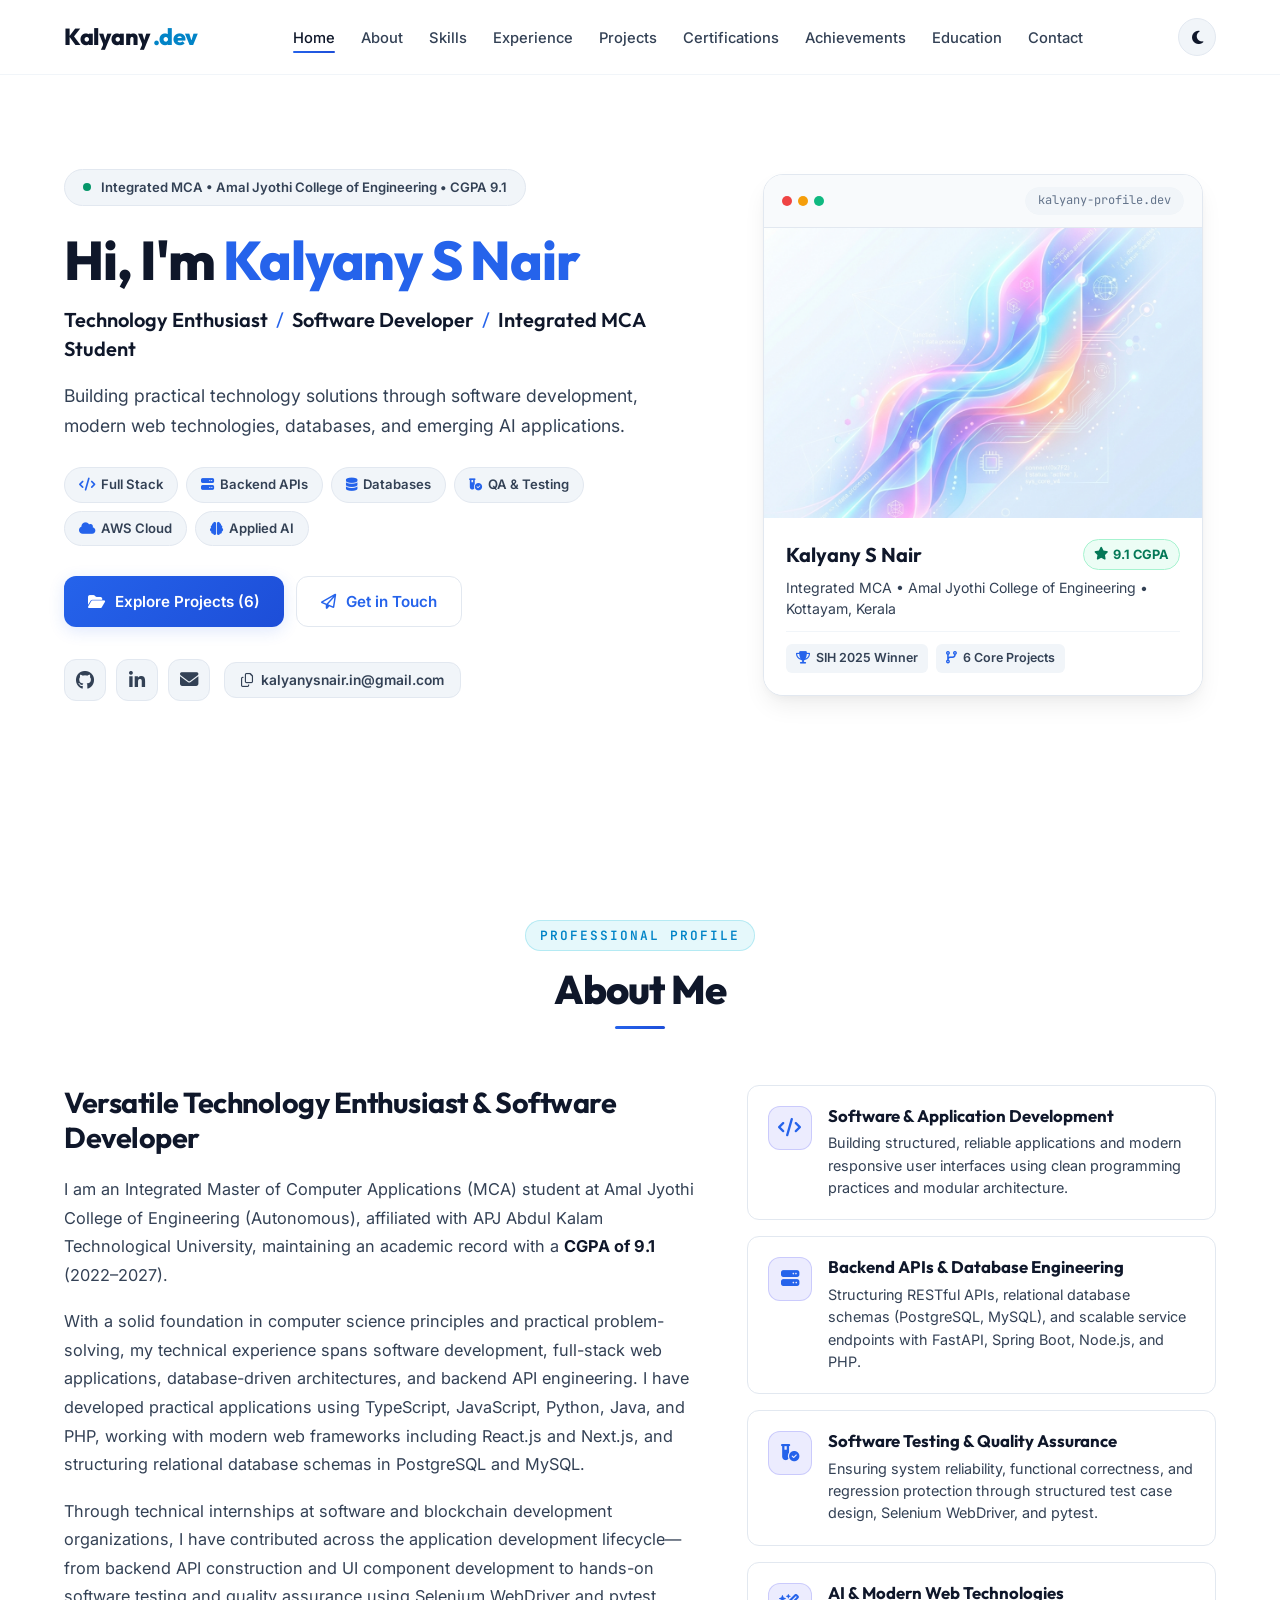
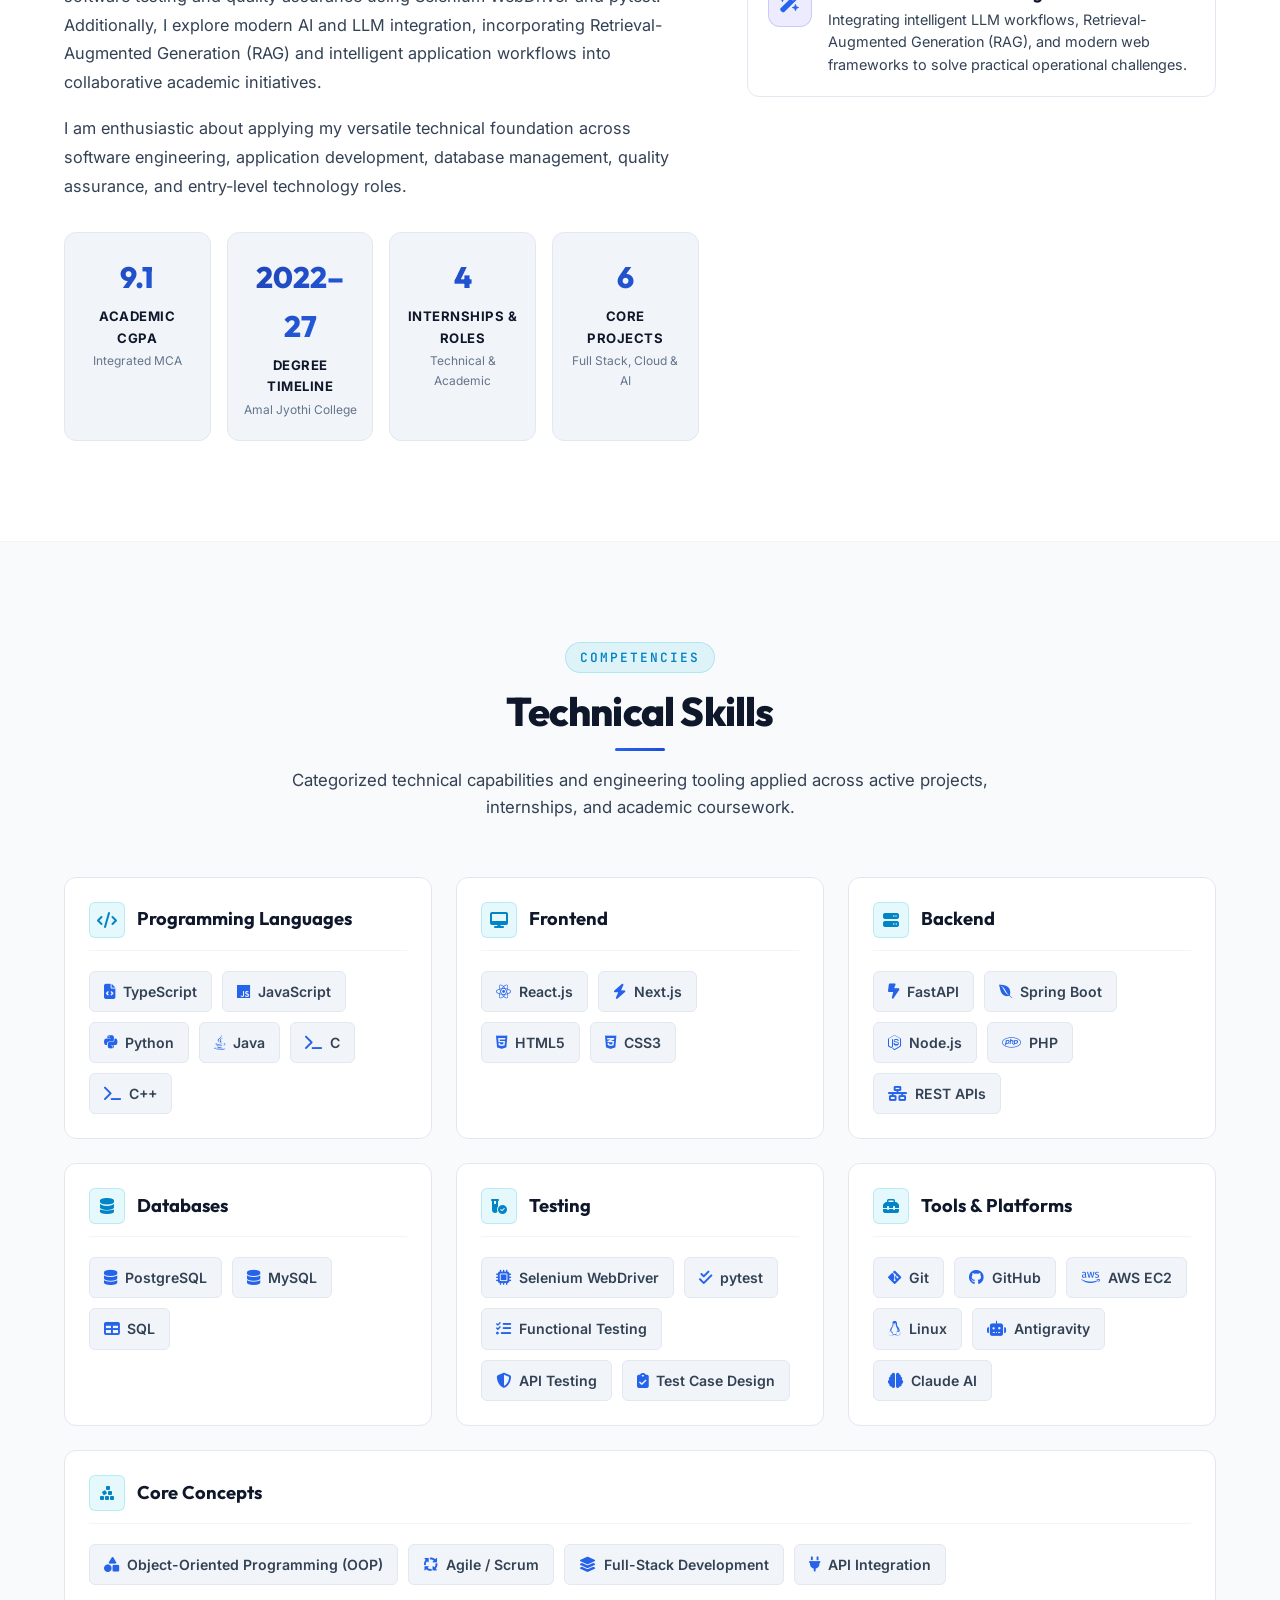
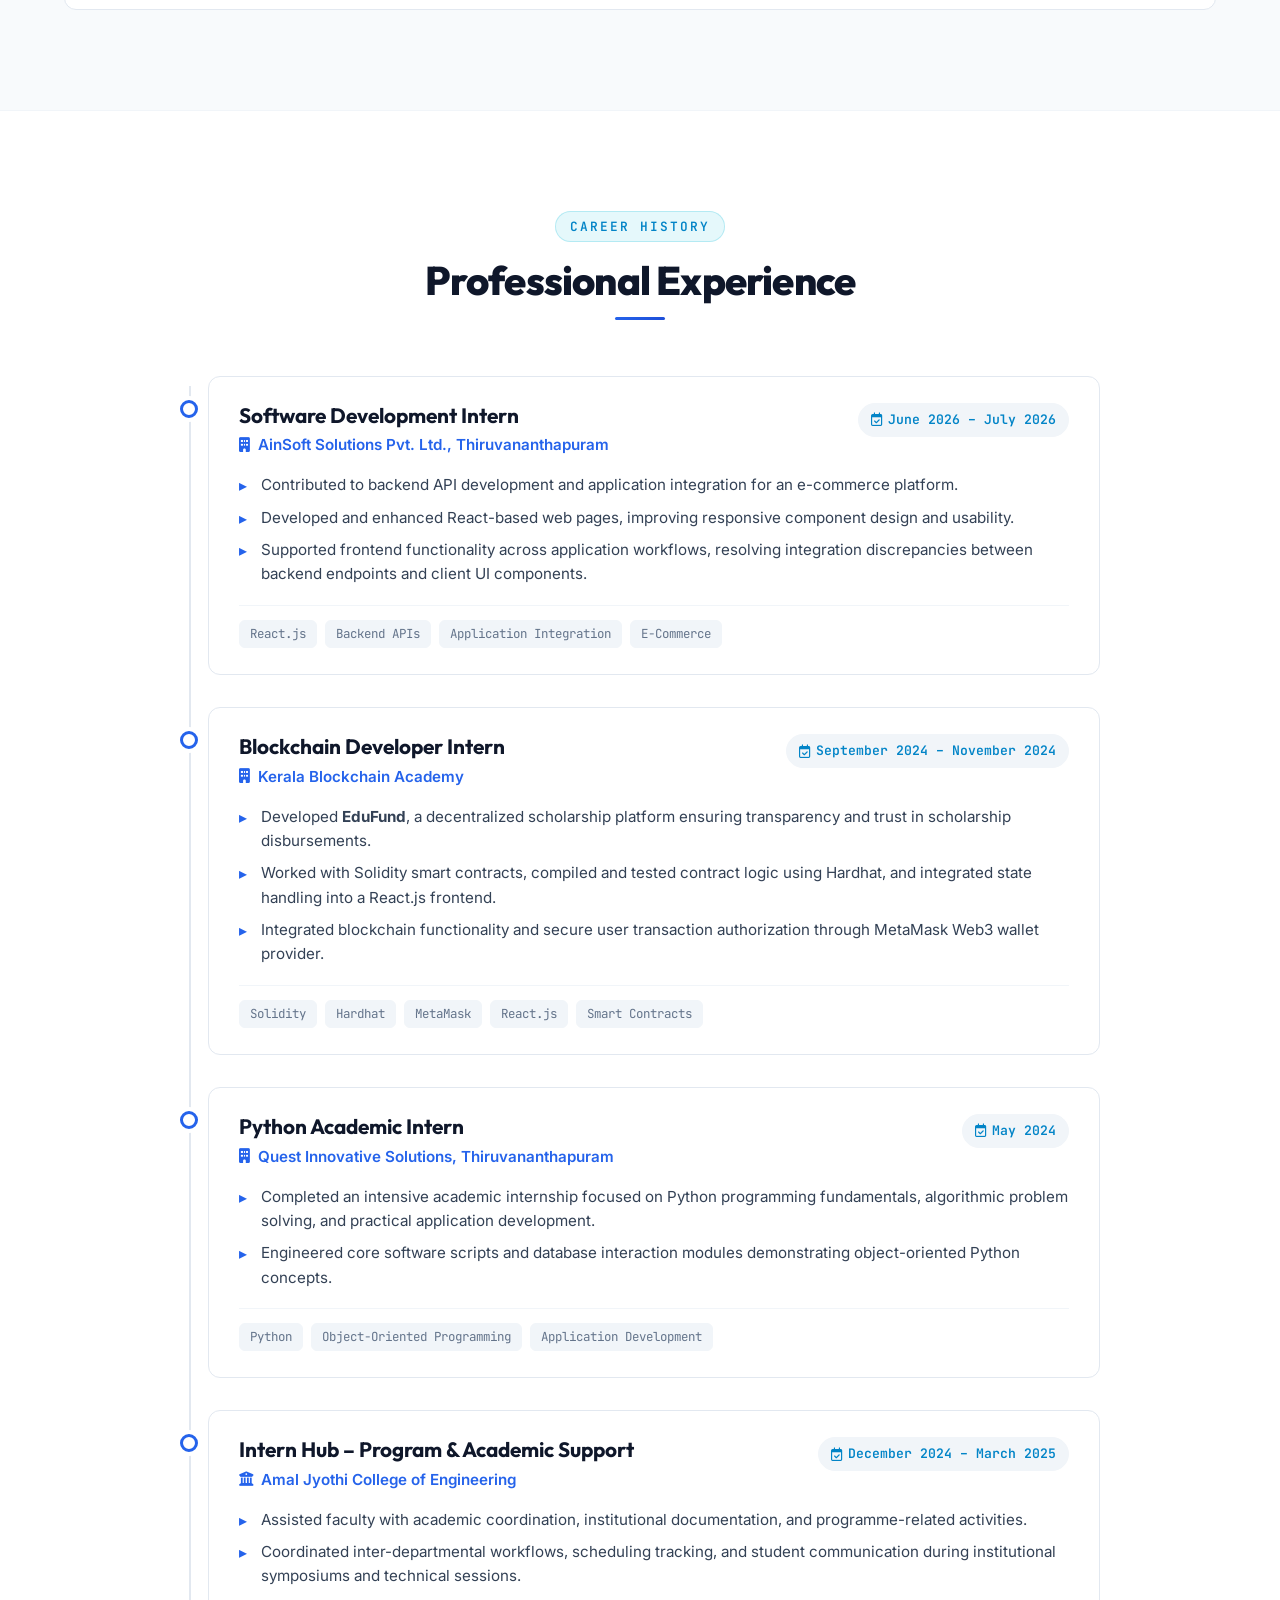
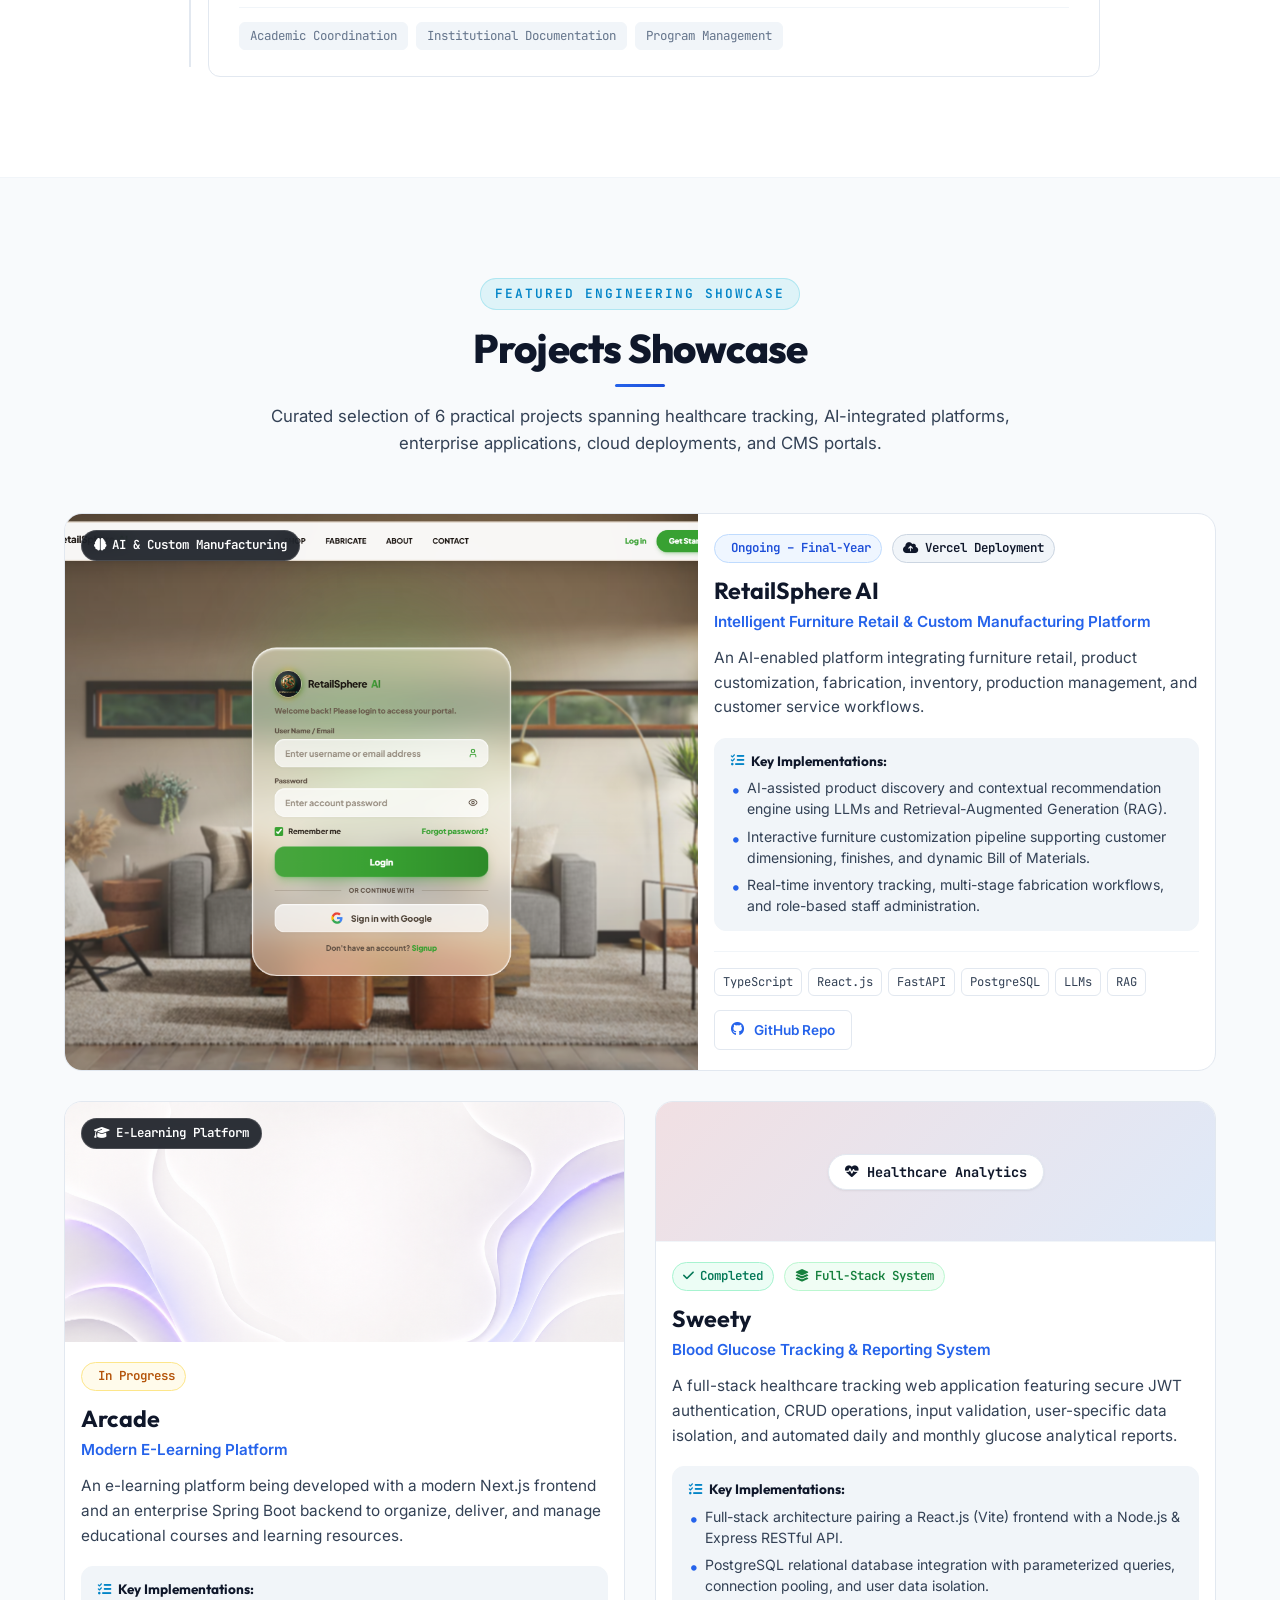
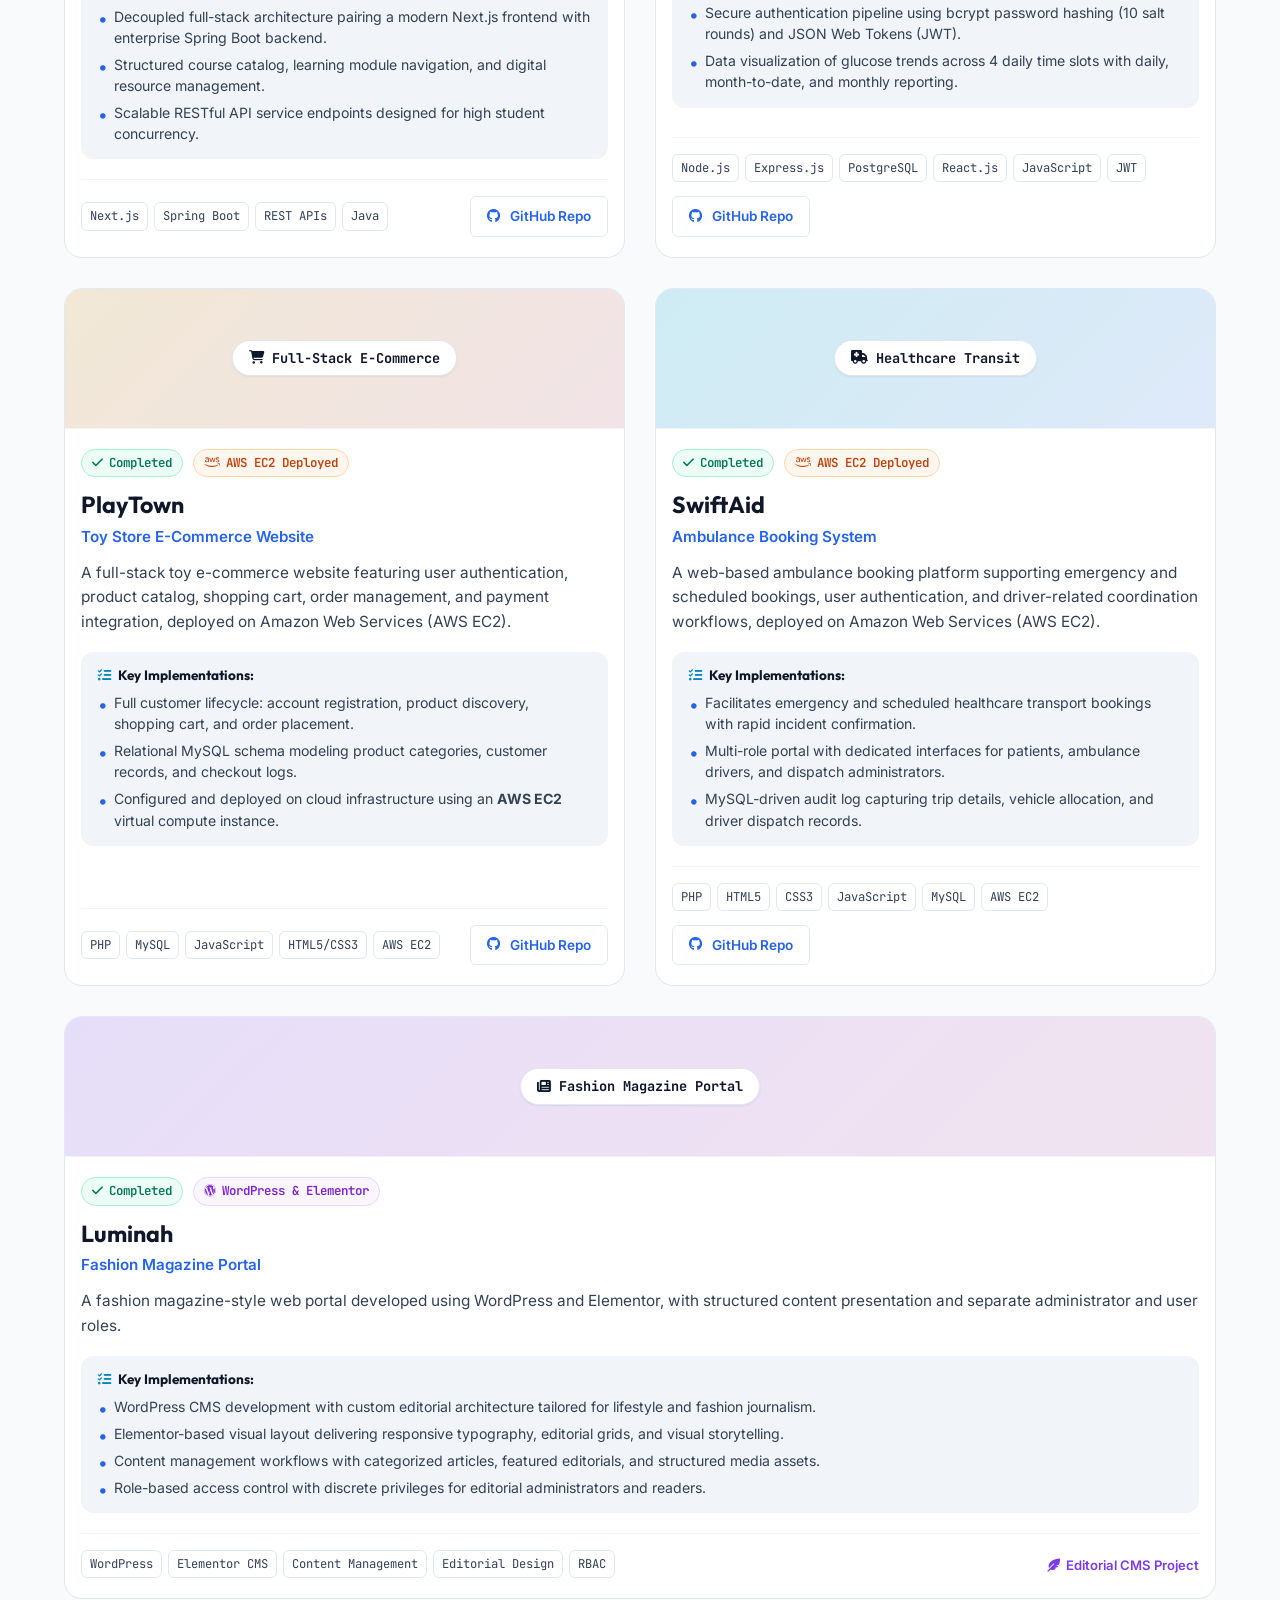
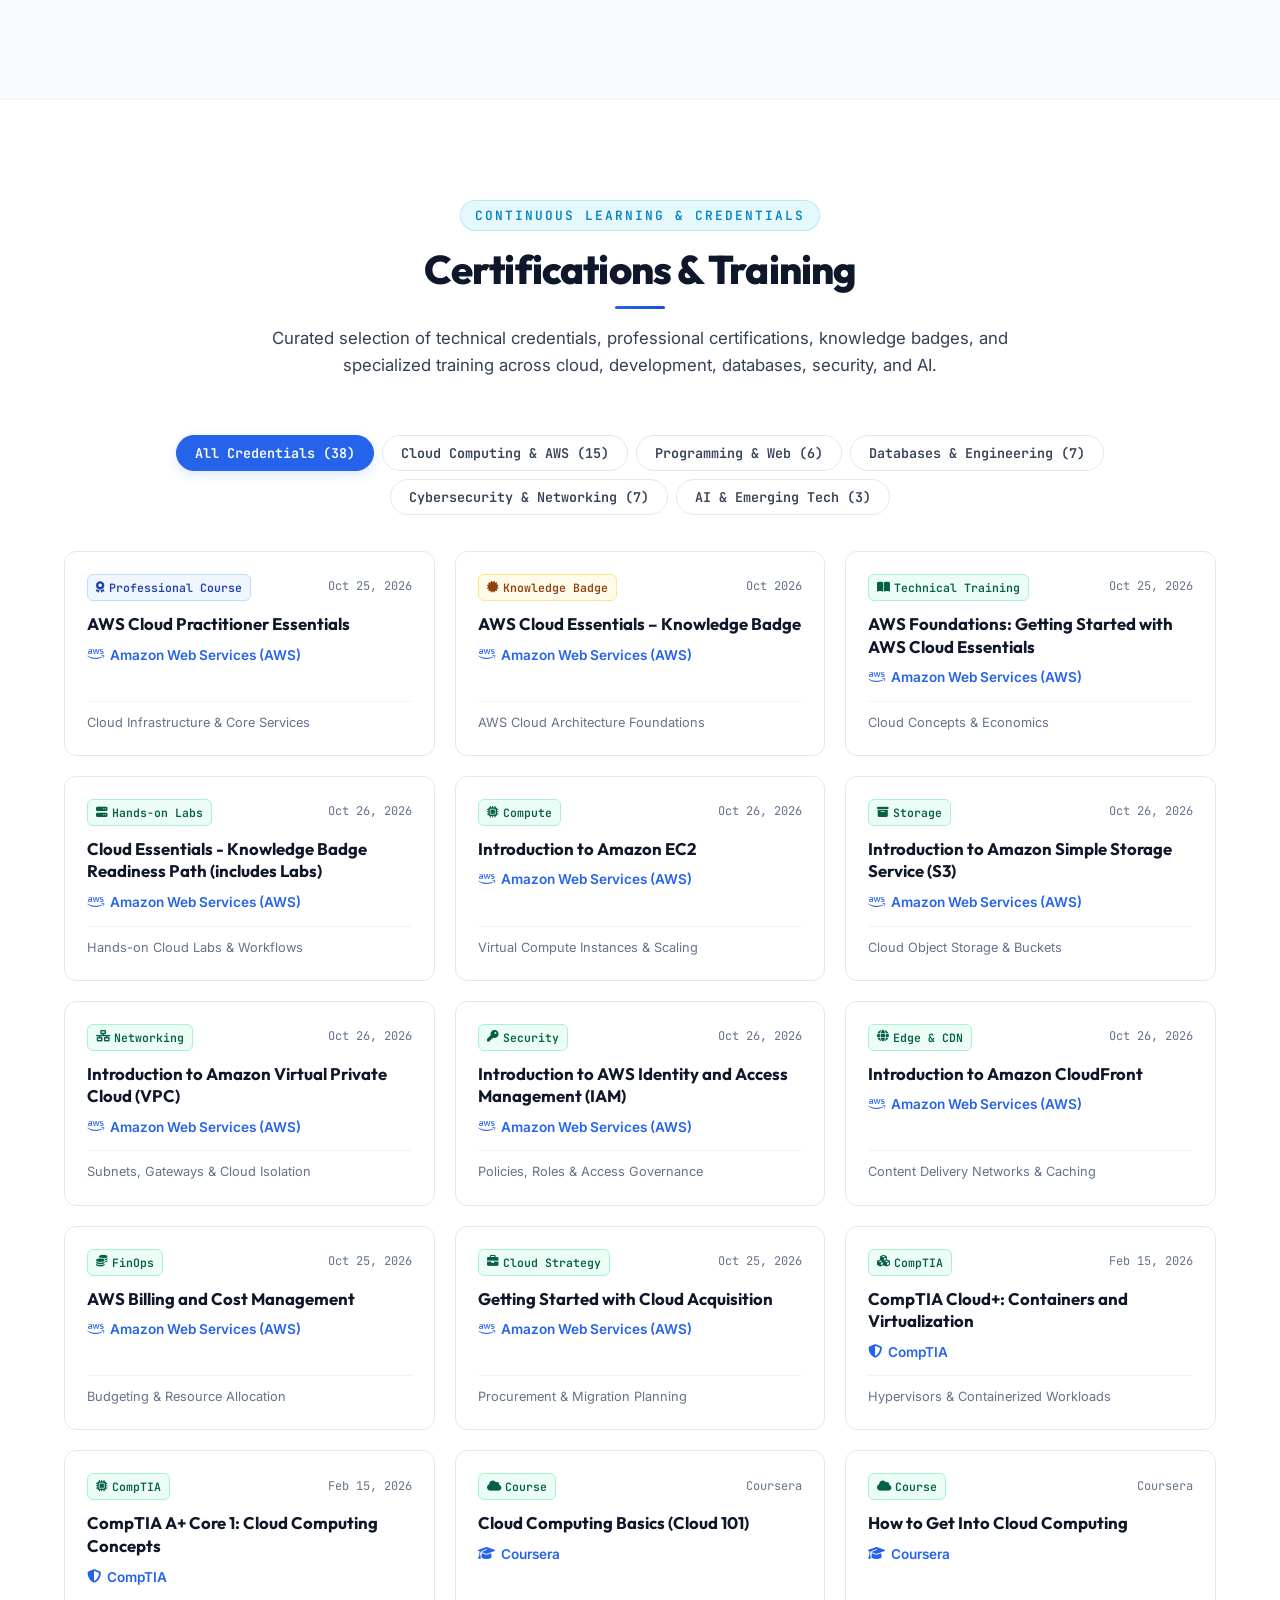
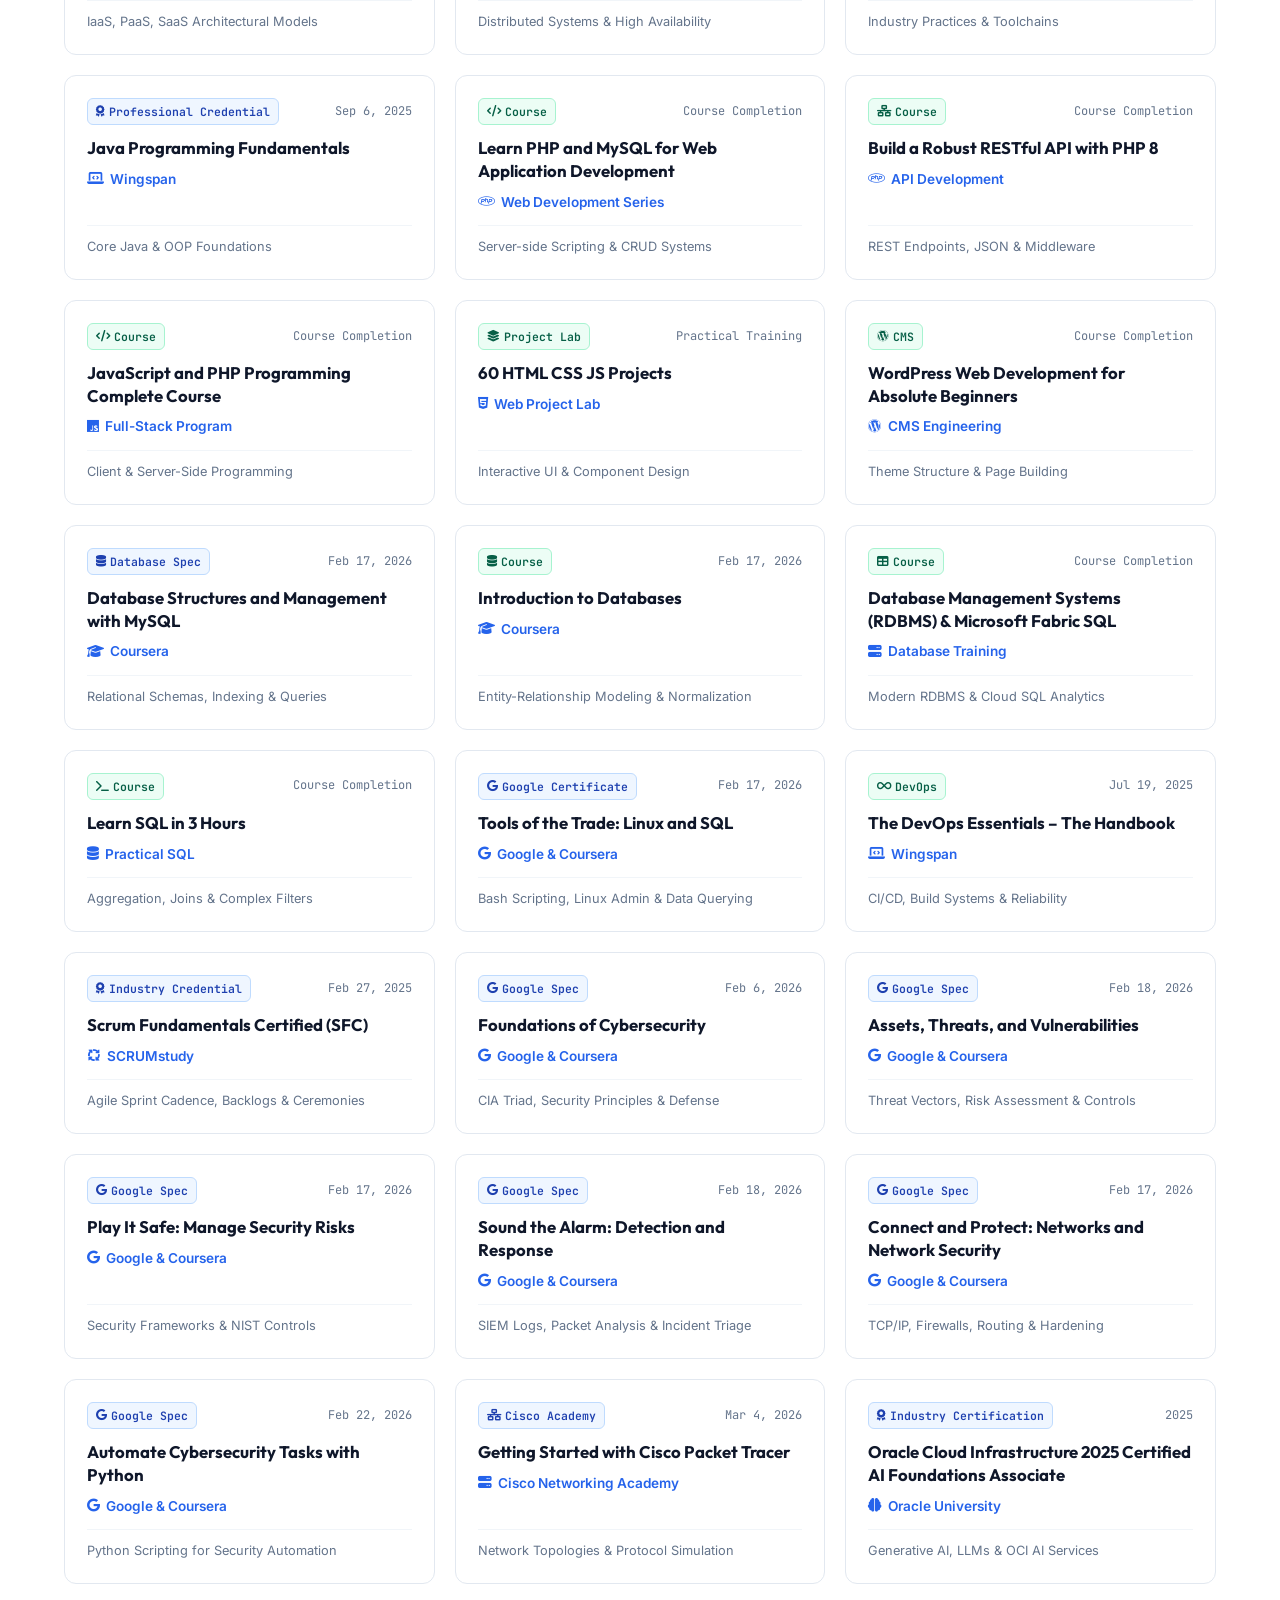
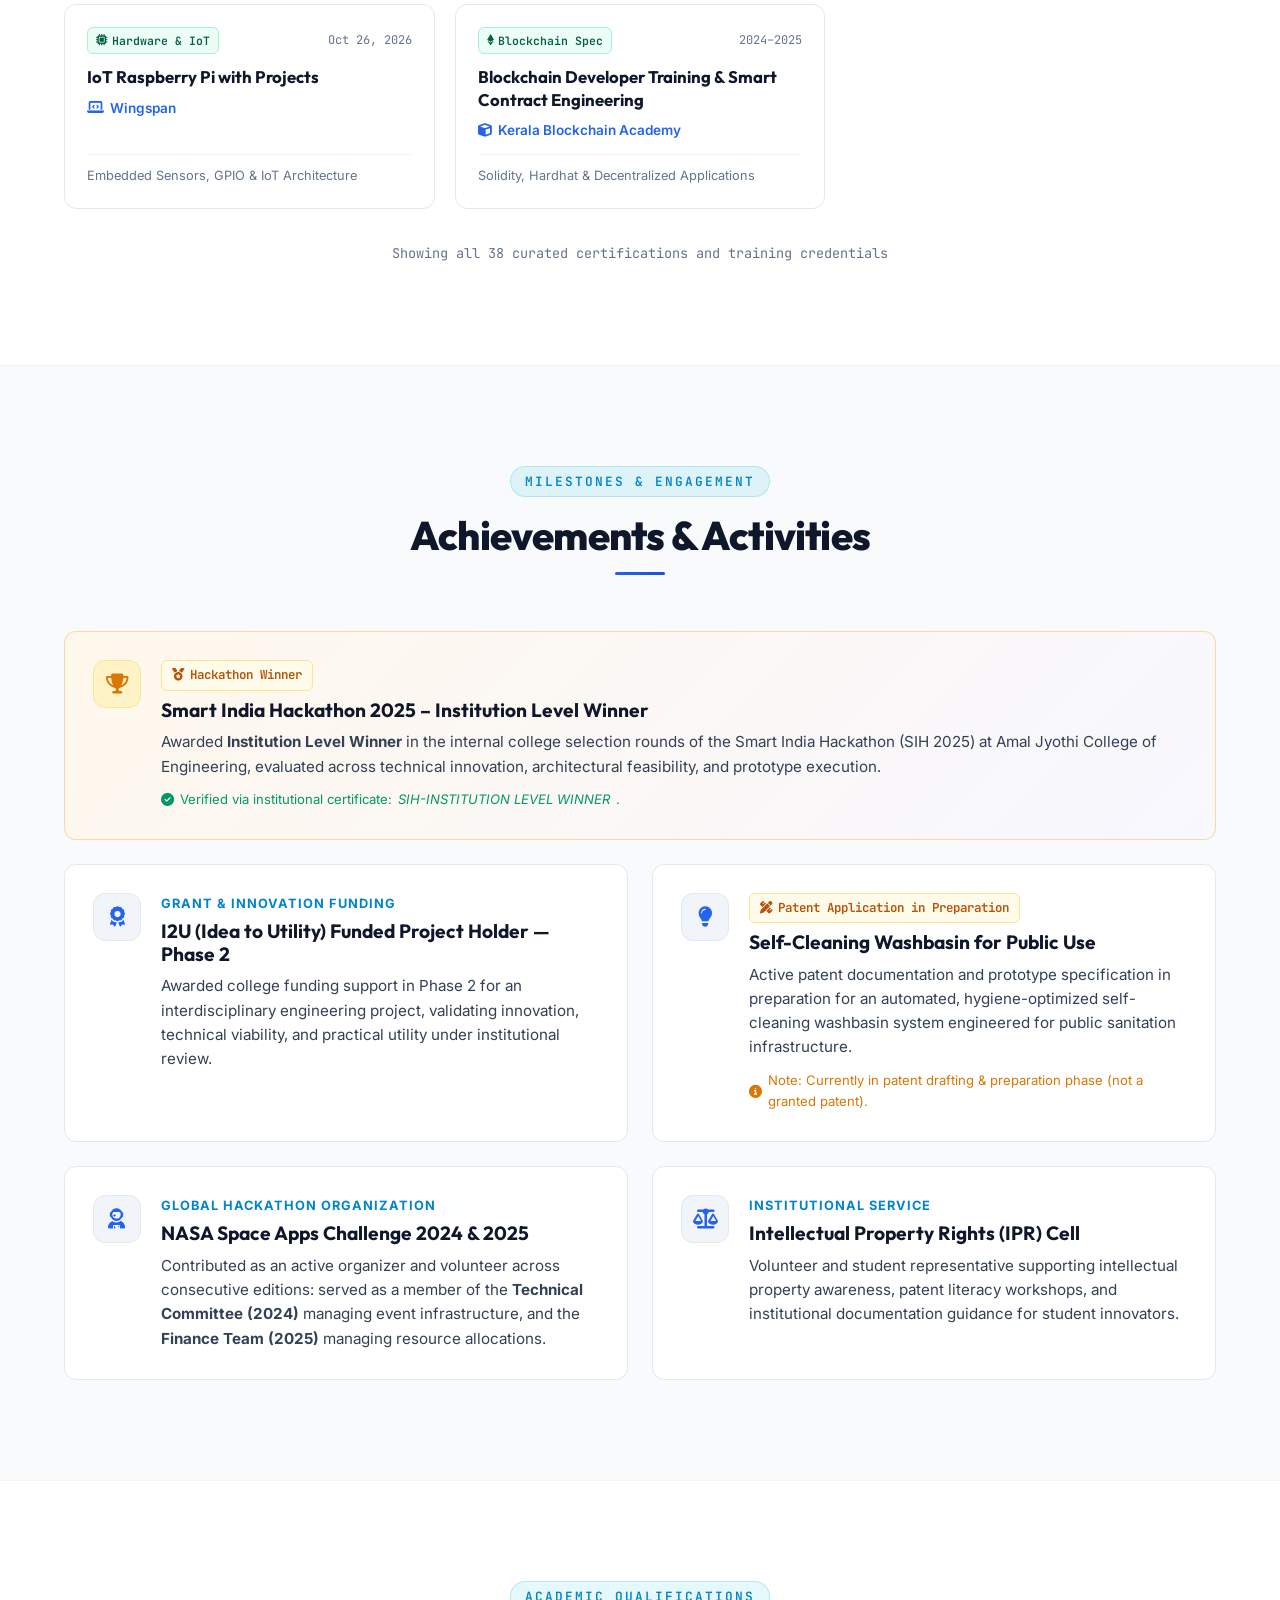
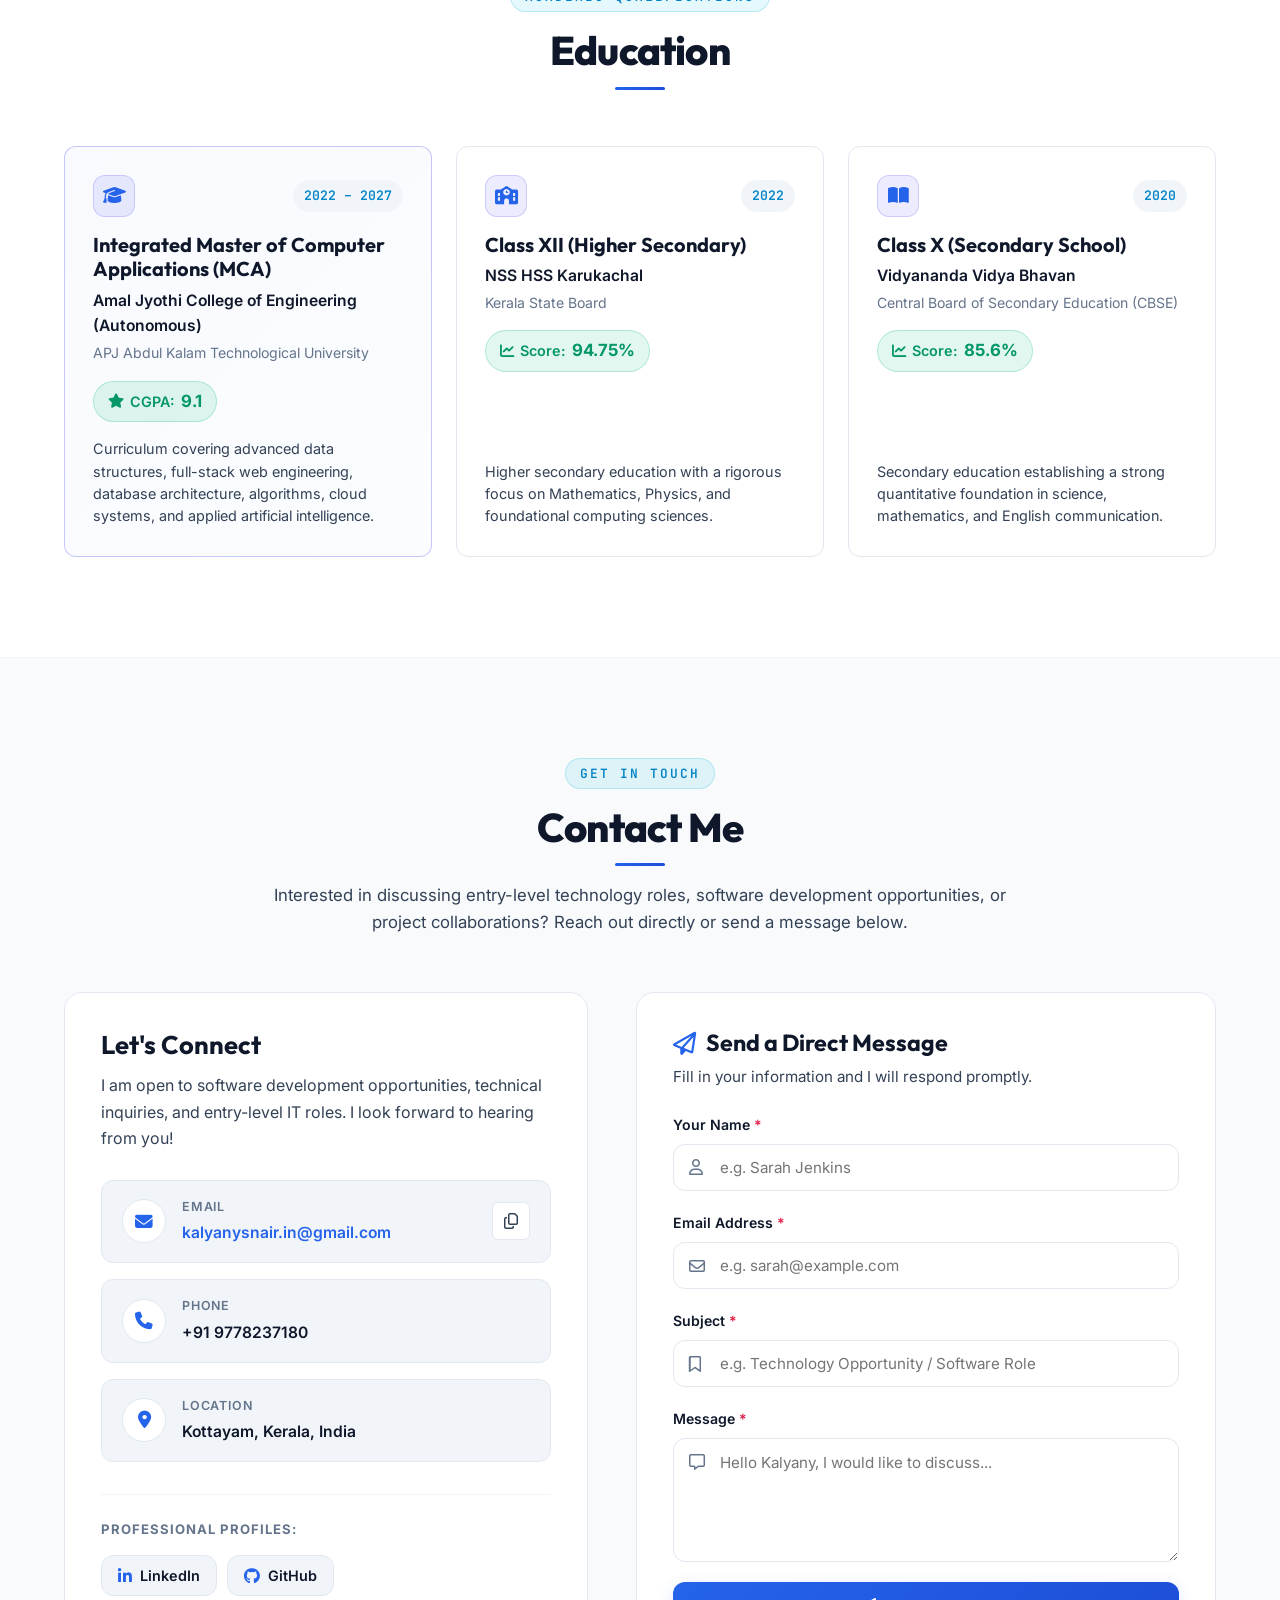
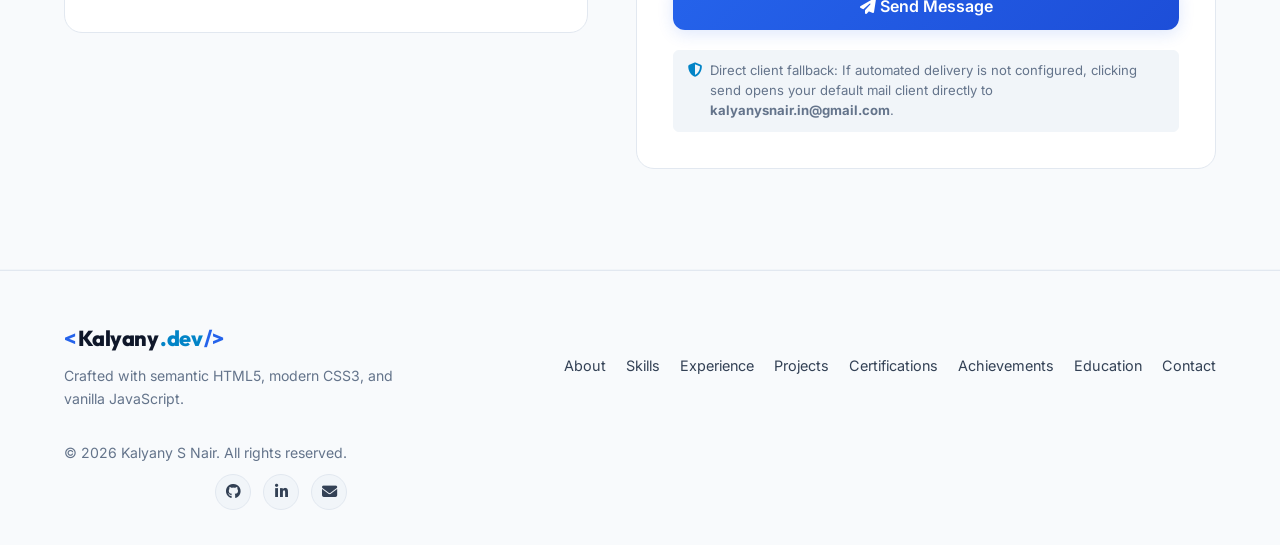
==== commit 63050442: "Refactor portfolio to clean light-theme default, add Sweety project, update Intern Hub dates, and re" ====
--- a/kalyanysnair.html
+++ b/kalyanysnair.html
@@ -1,5 +1,5 @@
 <!DOCTYPE html>
-<html lang="en" data-theme="dark">
+<html lang="en" data-theme="light">
 
 <head>
   <meta charset="UTF-8">
@@ -21,11 +21,11 @@
   <meta name="twitter:title" content="Kalyany S Nair | Technology Enthusiast &amp; Software Developer">
   <meta name="twitter:description"
     content="Building practical technology solutions through software development, modern web technologies, databases, and emerging AI applications.">
-  <meta name="theme-color" content="#090d16">
+  <meta name="theme-color" content="#ffffff">
 
   <!-- Favicon (Crisp SVG Terminal Icon) -->
   <link rel="icon" type="image/svg+xml"
-    href="data:image/svg+xml,<svg xmlns='http://www.w3.org/2000/svg' viewBox='0 0 32 32'><rect width='32' height='32' rx='7' fill='%236366f1'/><path d='M8 11l5 5-5 5M15 21h9' stroke='%23ffffff' stroke-width='2.5' stroke-linecap='round' stroke-linejoin='round'/></svg>">
+    href="data:image/svg+xml,<svg xmlns='http://www.w3.org/2000/svg' viewBox='0 0 32 32'><rect width='32' height='32' rx='7' fill='%232563eb'/><path d='M8 11l5 5-5 5M15 21h9' stroke='%23ffffff' stroke-width='2.5' stroke-linecap='round' stroke-linejoin='round'/></svg>">
 
   <!-- Google Fonts: Outfit, Inter & JetBrains Mono -->
   <link rel="preconnect" href="https://fonts.googleapis.com">
@@ -38,7 +38,7 @@
   <link rel="stylesheet" href="https://cdnjs.cloudflare.com/ajax/libs/font-awesome/6.5.1/css/all.min.css">
 
   <!-- Core Stylesheet -->
-  <link rel="stylesheet" href="index.css?v=3.0">
+  <link rel="stylesheet" href="index.css?v=3.1">
 </head>
 
 <body>
@@ -47,7 +47,7 @@
   <header class="header" id="header">
     <div class="container nav-container">
       <a href="#home" class="logo" aria-label="Kalyany S Nair Homepage">
-        <span class="logo-symbol">&lt;</span>Kalyany<span class="logo-accent">.dev</span><span class="logo-symbol"> /&gt;</span>
+        <span class="logo-text">Kalyany</span><span class="logo-accent">.dev</span>
       </a>
 
       <nav class="nav-menu" id="nav-menu">
@@ -65,16 +65,9 @@
       </nav>
 
       <div class="nav-actions">
-        <!-- Direct Resume Download in Header -->
-        <a href="assets/resume/Kalyany_S_Nair_Resume.pdf" class="btn btn-nav-resume"
-          download="Kalyany_S_Nair_Resume.pdf" target="_blank" rel="noopener noreferrer">
-          <i class="fa-solid fa-file-arrow-down"></i>
-          <span>Resume</span>
-        </a>
-
         <!-- Dark/Light Mode Switcher -->
-        <button class="theme-btn" id="theme-btn" aria-label="Switch between dark and light themes" title="Toggle Theme">
-          <i class="fa-solid fa-sun" id="theme-icon"></i>
+        <button class="theme-btn" id="theme-btn" aria-label="Switch to dark mode" title="Switch to dark mode">
+          <i class="fa-solid fa-moon" id="theme-icon"></i>
         </button>
 
         <!-- Mobile Menu Toggle Button -->
@@ -86,48 +79,27 @@
   </header>
 
   <main>
-    <!-- ================= REDESIGNED HERO LANDING PAGE ================= -->
+    <!-- ================= HUMAN-DESIGNED EDITORIAL HERO ================= -->
     <section class="hero" id="home">
-      <div class="hero-ambient-glow"></div>
-      <div class="container hero-composition">
-        
-        <!-- Top Telemetry & Location Ribbon -->
-        <div class="hero-telemetry-bar">
-          <div class="telemetry-item">
-            <span class="pulse-dot"></span>
-            <span class="telemetry-text">Open to Technology &amp; Software Opportunities</span>
-          </div>
-          <div class="telemetry-divider"></div>
-          <div class="telemetry-item location-item">
-            <i class="fa-solid fa-location-crosshairs"></i>
-            <span>Kottayam, Kerala, India</span>
-          </div>
-          <div class="telemetry-divider"></div>
-          <div class="telemetry-item edu-item">
-            <i class="fa-solid fa-graduation-cap"></i>
-            <span>Amal Jyothi College of Engg • CGPA 9.1</span>
-          </div>
-        </div>
-
-        <!-- Main Hero Composition: Asymmetric Architectural Layout -->
+      <div class="container hero-container">
         <div class="hero-layout">
           
-          <!-- Left Column: Core Identity, Typography, and Action Clustered -->
-          <div class="hero-typography-block">
-            <div class="hero-intro-lead">
-              <span class="intro-greeting">Welcome to my space —</span>
-              <span class="intro-bracket">{</span>
-              <span class="intro-id">kalyany_s_nair</span>
-              <span class="intro-bracket">}</span>
+          <!-- Left Column: Personal Introduction & Actions -->
+          <div class="hero-content">
+            
+            <!-- Clean, Tasteful Status Pill -->
+            <div class="hero-status-pill">
+              <span class="status-indicator-dot"></span>
+              <span class="status-pill-text">Integrated MCA &bull; Amal Jyothi College of Engineering &bull; CGPA 9.1</span>
             </div>
 
             <h1 class="hero-title">
-              Hi, I'm <span class="gradient-text">Kalyany S Nair</span>
+              Hi, I'm <span class="hero-name-accent">Kalyany S Nair</span>
             </h1>
 
             <!-- Exact Requested Main Headline -->
             <h2 class="hero-headline">
-              Technology Enthusiast <span class="headline-sep">/</span> Software Developer <span class="headline-sep">/</span> Integrated MCA Student
+              Technology Enthusiast <span class="headline-divider">/</span> Software Developer <span class="headline-divider">/</span> Integrated MCA Student
             </h2>
 
             <!-- Exact Requested Alternative Supporting Statement -->
@@ -135,36 +107,31 @@
               Building practical technology solutions through software development, modern web technologies, databases, and emerging AI applications.
             </p>
 
-            <!-- Key Quick Badges -->
-            <div class="hero-quick-badges">
-              <span class="badge-chip"><i class="fa-solid fa-code"></i> Software &amp; Web</span>
-              <span class="badge-chip"><i class="fa-solid fa-database"></i> Database Systems</span>
-              <span class="badge-chip"><i class="fa-solid fa-vial-circle-check"></i> QA &amp; Testing</span>
-              <span class="badge-chip"><i class="fa-solid fa-cloud"></i> Cloud Deployment</span>
-              <span class="badge-chip"><i class="fa-solid fa-brain"></i> Applied AI</span>
-            </div>
-
-            <!-- Action Buttons Cluster -->
+            <!-- Clean Core Focus Tags -->
+            <div class="hero-focus-tags">
+              <span class="focus-tag"><i class="fa-solid fa-code"></i> Full Stack</span>
+              <span class="focus-tag"><i class="fa-solid fa-server"></i> Backend APIs</span>
+              <span class="focus-tag"><i class="fa-solid fa-database"></i> Databases</span>
+              <span class="focus-tag"><i class="fa-solid fa-vial-circle-check"></i> QA &amp; Testing</span>
+              <span class="focus-tag"><i class="fa-solid fa-cloud"></i> AWS Cloud</span>
+              <span class="focus-tag"><i class="fa-solid fa-brain"></i> Applied AI</span>
+            </div>
+
+            <!-- Action Buttons -->
             <div class="hero-actions">
               <a href="#projects" class="btn btn-primary">
-                <i class="fa-solid fa-arrow-down-long"></i>
-                <span>Explore Projects (5)</span>
+                <i class="fa-solid fa-folder-open"></i>
+                <span>Explore Projects (6)</span>
               </a>
-              <a href="assets/resume/Kalyany_S_Nair_Resume.pdf" class="btn btn-secondary"
-                download="Kalyany_S_Nair_Resume.pdf" target="_blank" rel="noopener noreferrer">
-                <i class="fa-solid fa-file-arrow-down"></i>
-                <span>Download Resume</span>
-              </a>
-              <a href="#contact" class="btn btn-ghost">
-                <i class="fa-solid fa-paper-plane"></i>
-                <span>Contact Me</span>
+              <a href="#contact" class="btn btn-outline">
+                <i class="fa-regular fa-paper-plane"></i>
+                <span>Get in Touch</span>
               </a>
             </div>
 
             <!-- Social and Quick Copy Email Bar -->
             <div class="hero-connect-bar">
-              <span class="connect-label">Direct Connect:</span>
-              <div class="connect-links">
+              <div class="connect-social-group">
                 <a href="https://github.com/Kalyanysnair" target="_blank" rel="noopener noreferrer"
                   class="connect-icon-btn" aria-label="GitHub Profile" title="GitHub - Kalyanysnair">
                   <i class="fa-brands fa-github"></i>
@@ -177,85 +144,43 @@
                   title="Direct Email - kalyanysnair.in@gmail.com">
                   <i class="fa-solid fa-envelope"></i>
                 </a>
-                <button class="hero-copy-pill" id="hero-copy-email-btn" type="button" title="Copy email address">
-                  <i class="fa-regular fa-copy"></i>
-                  <span class="copy-email-text">kalyanysnair.in@gmail.com</span>
-                  <span class="hero-copy-tooltip" id="hero-copy-tooltip">Copied!</span>
-                </button>
-              </div>
-            </div>
-          </div>
-
-          <!-- Right Column: Reimagined Celestial Technical Orbital Core -->
-          <!-- (Elevated from the original portfolio's iconic planetary visual & hero-bg.png) -->
-          <div class="hero-orbital-stage">
-            <div class="orbital-system-container">
-              
-              <!-- Outer Orbital Ring with Rotating Tech Nodes -->
-              <div class="orbital-ring orbital-ring-outer">
-                <div class="orbital-node node-n" title="FastAPI &amp; Spring Boot"><i class="fa-solid fa-server"></i></div>
-                <div class="orbital-node node-e" title="PostgreSQL &amp; MySQL"><i class="fa-solid fa-database"></i></div>
-                <div class="orbital-node node-s" title="Selenium &amp; pytest"><i class="fa-solid fa-vial"></i></div>
-                <div class="orbital-node node-w" title="TypeScript &amp; React"><i class="fa-brands fa-react"></i></div>
-              </div>
-
-              <!-- Middle Coordinate Ring with Degree Ticks -->
-              <div class="orbital-ring orbital-ring-mid"></div>
-
-              <!-- Inner Morphing Visual Aperture (Features original assets/hero-bg.png) -->
-              <div class="orbital-core-aperture">
-                <div class="orbital-core-glow"></div>
-                <div class="aperture-visual">
-                  <img src="assets/hero-bg.png" alt="Kalyany S Nair - Technical Graphic Design" class="aperture-img">
-                </div>
-              </div>
-
-              <!-- Floating Anchored Metric Telemetries -->
-              <div class="telemetry-card card-academic">
-                <div class="telemetry-card-icon"><i class="fa-solid fa-star"></i></div>
-                <div class="telemetry-card-info">
-                  <span class="telemetry-val">9.1 CGPA</span>
-                  <span class="telemetry-lbl">Integrated MCA</span>
-                </div>
-              </div>
-
-              <div class="telemetry-card card-projects">
-                <div class="telemetry-card-icon"><i class="fa-solid fa-cubes"></i></div>
-                <div class="telemetry-card-info">
-                  <span class="telemetry-val">5 Featured</span>
-                  <span class="telemetry-lbl">Engineered Projects</span>
-                </div>
-              </div>
-
-              <div class="telemetry-card card-hackathon">
-                <div class="telemetry-card-icon"><i class="fa-solid fa-trophy"></i></div>
-                <div class="telemetry-card-info">
-                  <span class="telemetry-val">SIH 2025</span>
-                  <span class="telemetry-lbl">Institution Winner</span>
-                </div>
-              </div>
-            </div>
-          </div>
-        </div>
-
-        <!-- Bottom Competency Marquee Strip -->
-        <div class="hero-competency-strip">
-          <div class="strip-label">Core Domains:</div>
-          <div class="strip-items">
-            <span class="strip-pill"><i class="fa-solid fa-code"></i> Software Development</span>
-            <span class="strip-dot">•</span>
-            <span class="strip-pill"><i class="fa-solid fa-layer-group"></i> Full-Stack Engineering</span>
-            <span class="strip-dot">•</span>
-            <span class="strip-pill"><i class="fa-solid fa-database"></i> Database Architecture</span>
-            <span class="strip-dot">•</span>
-            <span class="strip-pill"><i class="fa-solid fa-vial-circle-check"></i> Software QA &amp; Testing</span>
-            <span class="strip-dot">•</span>
-            <span class="strip-pill"><i class="fa-brands fa-aws"></i> Cloud &amp; AWS EC2</span>
-            <span class="strip-dot">•</span>
-            <span class="strip-pill"><i class="fa-solid fa-brain"></i> AI &amp; RAG Pipelines</span>
-            <span class="strip-dot">•</span>
-            <span class="strip-pill"><i class="fa-brands fa-wordpress"></i> CMS Development</span>
-          </div>
+              </div>
+              <button class="hero-copy-pill" id="hero-copy-email-btn" type="button" title="Copy email address">
+                <i class="fa-regular fa-copy"></i>
+                <span class="copy-email-text">kalyanysnair.in@gmail.com</span>
+                <span class="hero-copy-tooltip" id="hero-copy-tooltip">Copied!</span>
+              </button>
+            </div>
+          </div>
+
+          <!-- Right Column: Clean Editorial Visual Showcase -->
+          <div class="hero-visual-column">
+            <div class="hero-profile-card">
+              <div class="card-browser-bar">
+                <div class="browser-dots">
+                  <span class="b-dot dot-red"></span>
+                  <span class="b-dot dot-amber"></span>
+                  <span class="b-dot dot-green"></span>
+                </div>
+                <div class="browser-address">kalyany-profile.dev</div>
+              </div>
+              <div class="card-image-box">
+                <img src="assets/hero-bg.png" alt="Kalyany S Nair" class="profile-hero-img">
+              </div>
+              <div class="card-caption">
+                <div class="caption-header">
+                  <span class="caption-name">Kalyany S Nair</span>
+                  <span class="caption-pill"><i class="fa-solid fa-star"></i> 9.1 CGPA</span>
+                </div>
+                <p class="caption-desc">Integrated MCA &bull; Amal Jyothi College of Engineering &bull; Kottayam, Kerala</p>
+                <div class="caption-meta">
+                  <span class="meta-item"><i class="fa-solid fa-trophy"></i> SIH 2025 Winner</span>
+                  <span class="meta-item"><i class="fa-solid fa-code-branch"></i> 6 Core Projects</span>
+                </div>
+              </div>
+            </div>
+          </div>
+
         </div>
       </div>
     </section>
@@ -305,7 +230,7 @@
                 <div class="metric-sub">Technical &amp; Academic</div>
               </div>
               <div class="metric-card">
-                <div class="metric-num">5</div>
+                <div class="metric-num">6</div>
                 <div class="metric-label">Core Projects</div>
                 <div class="metric-sub">Full Stack, Cloud &amp; AI</div>
               </div>
@@ -615,7 +540,7 @@
                 </div>
                 <div class="timeline-period-badge">
                   <i class="fa-regular fa-calendar-check"></i>
-                  <span>September 2024 – November 2024</span>
+                  <span>December 2024 – March 2025</span>
                 </div>
               </div>
               <ul class="timeline-bullet-list">
@@ -633,7 +558,7 @@
       </div>
     </section>
 
-    <!-- ================= FEATURED PROJECTS SECTION (5 PROJECTS) ================= -->
+    <!-- ================= FEATURED PROJECTS SECTION (6 PROJECTS) ================= -->
     <section class="section section-alt" id="projects">
       <div class="container">
         <div class="section-header">
@@ -641,7 +566,7 @@
           <h2 class="section-title">Projects Showcase</h2>
           <div class="section-title-bar"></div>
           <p class="section-subtitle">
-            Curated selection of 5 practical projects spanning AI-integrated platforms, enterprise applications, cloud deployments, and CMS portals.
+            Curated selection of 6 practical projects spanning healthcare tracking, AI-integrated platforms, enterprise applications, cloud deployments, and CMS portals.
           </p>
         </div>
 
@@ -751,7 +676,59 @@
             </div>
           </article>
 
-          <!-- Project 3: PlayTown (E-Commerce with AWS EC2 Deployment) -->
+          <!-- Project 3: Sweety (Blood Glucose Tracking & Reporting System) -->
+          <article class="project-card-editorial">
+            <div class="project-header-graphic graphic-sweety">
+              <div class="graphic-badge"><i class="fa-solid fa-heart-pulse"></i> Healthcare Analytics</div>
+            </div>
+
+            <div class="project-details-wrapper">
+              <div class="project-meta-top">
+                <span class="status-pill status-completed">
+                  <i class="fa-solid fa-check"></i> Completed
+                </span>
+                <span class="deployment-pill status-fullstack" title="Full-Stack Web Architecture">
+                  <i class="fa-solid fa-layer-group"></i> Full-Stack System
+                </span>
+              </div>
+
+              <h3 class="project-headline">Sweety</h3>
+              <div class="project-subhead">Blood Glucose Tracking &amp; Reporting System</div>
+              
+              <p class="project-summary">
+                A full-stack healthcare tracking web application featuring secure JWT authentication, CRUD operations, input validation, user-specific data isolation, and automated daily and monthly glucose analytical reports.
+              </p>
+
+              <div class="project-highlights">
+                <h4 class="highlights-title"><i class="fa-solid fa-list-check"></i> Key Implementations:</h4>
+                <ul class="highlights-list">
+                  <li>Full-stack architecture pairing a React.js (Vite) frontend with a Node.js &amp; Express RESTful API.</li>
+                  <li>PostgreSQL relational database integration with parameterized queries, connection pooling, and user data isolation.</li>
+                  <li>Secure authentication pipeline using bcrypt password hashing (10 salt rounds) and JSON Web Tokens (JWT).</li>
+                  <li>Data visualization of glucose trends across 4 daily time slots with daily, month-to-date, and monthly reporting.</li>
+                </ul>
+              </div>
+
+              <div class="project-footer">
+                <div class="project-tech-pills">
+                  <span class="tech-tag">Node.js</span>
+                  <span class="tech-tag">Express.js</span>
+                  <span class="tech-tag">PostgreSQL</span>
+                  <span class="tech-tag">React.js</span>
+                  <span class="tech-tag">JavaScript</span>
+                  <span class="tech-tag">JWT</span>
+                </div>
+                <div class="project-links">
+                  <a href="https://github.com/Kalyanysnair/Sweety-Blood-Glucose-Tracker" target="_blank" rel="noopener noreferrer"
+                    class="btn btn-sm btn-outline">
+                    <i class="fa-brands fa-github"></i> GitHub Repo
+                  </a>
+                </div>
+              </div>
+            </div>
+          </article>
+
+          <!-- Project 4: PlayTown (E-Commerce with AWS EC2 Deployment) -->
           <article class="project-card-editorial">
             <div class="project-header-graphic graphic-playtown">
               <div class="graphic-badge"><i class="fa-solid fa-cart-shopping"></i> Full-Stack E-Commerce</div>
@@ -801,7 +778,7 @@
             </div>
           </article>
 
-          <!-- Project 4: SwiftAid (Healthcare Ambulance Booking with AWS EC2 Deployment) -->
+          <!-- Project 5: SwiftAid (Healthcare Ambulance Booking with AWS EC2 Deployment) -->
           <article class="project-card-editorial">
             <div class="project-header-graphic graphic-swiftaid">
               <div class="graphic-badge"><i class="fa-solid fa-truck-medical"></i> Healthcare Transit</div>
@@ -852,7 +829,7 @@
             </div>
           </article>
 
-          <!-- Project 5: Luminah (Fashion Magazine Portal - WordPress CMS & Elementor) -->
+          <!-- Project 6: Luminah (Fashion Magazine Portal - WordPress CMS & Elementor) -->
           <article class="project-card-editorial project-card-cms">
             <div class="project-header-graphic graphic-luminah">
               <div class="graphic-badge"><i class="fa-solid fa-newspaper"></i> Fashion Magazine Portal</div>
@@ -1568,11 +1545,6 @@
                   <i class="fa-brands fa-github"></i>
                   <span>GitHub</span>
                 </a>
-                <a href="assets/resume/Kalyany_S_Nair_Resume.pdf" target="_blank" rel="noopener noreferrer"
-                  download="Kalyany_S_Nair_Resume.pdf" class="social-pill-btn" aria-label="Download Resume PDF">
-                  <i class="fa-solid fa-file-arrow-down"></i>
-                  <span>Resume</span>
-                </a>
               </div>
             </div>
           </div>
--- a/index.css
+++ b/index.css
@@ -1,55 +1,56 @@
 /* ==========================================================================
-   PORTFOLIO DESIGN SYSTEM & STYLESHEET (VERSION 3.0)
+   PORTFOLIO DESIGN SYSTEM & STYLESHEET (VERSION 3.1)
    Developer: Kalyany S Nair | Technology Enthusiast & Software Developer
+   Clean, Editorial, Recruiter-Ready Personal Portfolio
    ========================================================================== */
 
-/* --- ROOT VARIABLES: DARK THEME (PRIMARY DEFAULT) --- */
+/* --- ROOT VARIABLES: LIGHT THEME (PRIMARY DEFAULT) --- */
 :root,
-[data-theme="dark"] {
+[data-theme="light"] {
   /* Typography */
   --font-heading: 'Outfit', -apple-system, BlinkMacSystemFont, "Segoe UI", Roboto, sans-serif;
   --font-body: 'Inter', -apple-system, BlinkMacSystemFont, "Segoe UI", Roboto, sans-serif;
   --font-mono: 'JetBrains Mono', SFMono-Regular, Consolas, "Liberation Mono", Menlo, monospace;
 
-  /* Theme Surfaces */
-  --bg-primary: #090d16;
-  --bg-secondary: #0e1424;
-  --bg-tertiary: #131c33;
-  --bg-card: #111a2f;
-  --bg-card-hover: #16223e;
-  --bg-card-alt: #152038;
-  --bg-input: #0b1120;
-
-  /* Text Colors */
-  --text-primary: #f8fafc;
-  --text-secondary: #94a3b8;
-  --text-muted: #64748b;
-  --text-inverse: #090d16;
+  /* Theme Surfaces (Light Mode) */
+  --bg-primary: #ffffff;
+  --bg-secondary: #f8fafc;        /* Crisp Slate 50 */
+  --bg-tertiary: #f1f5f9;         /* Slate 100 */
+  --bg-card: #ffffff;
+  --bg-card-hover: #f8fafc;
+  --bg-card-alt: #f1f5f9;
+  --bg-input: #ffffff;
+
+  /* Text Colors (Light Mode) */
+  --text-primary: #0f172a;        /* Slate 900 - Deep, Authoritative Contrast */
+  --text-secondary: #334155;      /* Slate 700 - Warm, Readable Graphite */
+  --text-muted: #64748b;          /* Slate 500 */
+  --text-inverse: #ffffff;
 
   /* Brand Accents */
-  --accent-primary: #6366f1;       /* Electric Indigo */
-  --accent-primary-hover: #4f46e5;
-  --accent-secondary: #06b6d4;     /* Cyan */
-  --accent-emerald: #10b981;       /* Emerald */
-  --accent-amber: #f59e0b;         /* Amber */
-  --accent-rose: #f43f5e;          /* Rose */
-  --accent-purple: #a855f7;        /* Purple */
+  --accent-primary: #2563eb;       /* Royal Blue */
+  --accent-primary-hover: #1d4ed8;
+  --accent-secondary: #0284c7;     /* Sky Blue */
+  --accent-emerald: #059669;       /* Emerald */
+  --accent-amber: #d97706;         /* Amber */
+  --accent-rose: #e11d48;          /* Rose */
+  --accent-purple: #7c3aed;        /* Purple */
 
   /* Gradients */
-  --gradient-accent: linear-gradient(135deg, #6366f1 0%, #06b6d4 100%);
-  --gradient-text: linear-gradient(135deg, #818cf8 0%, #38bdf8 100%);
-  --gradient-card: linear-gradient(135deg, rgba(99, 102, 241, 0.08) 0%, rgba(6, 182, 212, 0.04) 100%);
-  --accent-glow: rgba(99, 102, 241, 0.22);
-  --accent-glow-subtle: rgba(99, 102, 241, 0.08);
-
-  /* Borders & Shadows */
-  --border-color: rgba(255, 255, 255, 0.09);
-  --border-light: rgba(255, 255, 255, 0.05);
-  --border-hover: rgba(99, 102, 241, 0.45);
-  --shadow-sm: 0 2px 8px rgba(0, 0, 0, 0.25);
-  --shadow-md: 0 8px 24px rgba(0, 0, 0, 0.35);
-  --shadow-lg: 0 16px 40px rgba(0, 0, 0, 0.45);
-  --shadow-glow: 0 0 30px rgba(99, 102, 241, 0.16);
+  --gradient-accent: linear-gradient(135deg, #2563eb 0%, #1d4ed8 100%);
+  --gradient-text: linear-gradient(135deg, #1e40af 0%, #2563eb 100%);
+  --gradient-card: linear-gradient(135deg, rgba(37, 99, 235, 0.03) 0%, rgba(2, 132, 199, 0.02) 100%);
+  --accent-glow: rgba(37, 99, 235, 0.15);
+  --accent-glow-subtle: rgba(37, 99, 235, 0.04);
+
+  /* Borders & Shadows (Subtle, Crisp & Human) */
+  --border-color: #e2e8f0;         /* Slate 200 */
+  --border-light: #f1f5f9;         /* Slate 100 */
+  --border-hover: #cbd5e1;         /* Slate 300 */
+  --shadow-sm: 0 1px 3px 0 rgba(0, 0, 0, 0.05), 0 1px 2px -1px rgba(0, 0, 0, 0.05);
+  --shadow-md: 0 4px 6px -1px rgba(0, 0, 0, 0.06), 0 2px 4px -2px rgba(0, 0, 0, 0.04);
+  --shadow-lg: 0 12px 24px -4px rgba(0, 0, 0, 0.08), 0 4px 8px -2px rgba(0, 0, 0, 0.03);
+  --shadow-glow: 0 0 20px rgba(37, 99, 235, 0.06);
 
   /* Geometry & Transitions */
   --radius-sm: 6px;
@@ -61,47 +62,47 @@
   --transition-slow: 0.5s cubic-bezier(0.4, 0, 0.2, 1);
 
   /* Navbar */
+  --nav-bg: rgba(255, 255, 255, 0.94);
+}
+
+/* --- DARK THEME OVERRIDES --- */
+[data-theme="dark"] {
+  --bg-primary: #090d16;
+  --bg-secondary: #0e1424;
+  --bg-tertiary: #131c33;
+  --bg-card: #111a2f;
+  --bg-card-hover: #16223e;
+  --bg-card-alt: #152038;
+  --bg-input: #0b1120;
+
+  --text-primary: #f8fafc;
+  --text-secondary: #94a3b8;
+  --text-muted: #64748b;
+  --text-inverse: #090d16;
+
+  --accent-primary: #6366f1;
+  --accent-primary-hover: #4f46e5;
+  --accent-secondary: #06b6d4;
+  --accent-emerald: #10b981;
+  --accent-amber: #f59e0b;
+  --accent-rose: #f43f5e;
+  --accent-purple: #a855f7;
+
+  --gradient-accent: linear-gradient(135deg, #6366f1 0%, #06b6d4 100%);
+  --gradient-text: linear-gradient(135deg, #818cf8 0%, #38bdf8 100%);
+  --gradient-card: linear-gradient(135deg, rgba(99, 102, 241, 0.08) 0%, rgba(6, 182, 212, 0.04) 100%);
+  --accent-glow: rgba(99, 102, 241, 0.22);
+  --accent-glow-subtle: rgba(99, 102, 241, 0.08);
+
+  --border-color: rgba(255, 255, 255, 0.09);
+  --border-light: rgba(255, 255, 255, 0.05);
+  --border-hover: rgba(99, 102, 241, 0.45);
+  --shadow-sm: 0 2px 8px rgba(0, 0, 0, 0.25);
+  --shadow-md: 0 8px 24px rgba(0, 0, 0, 0.35);
+  --shadow-lg: 0 16px 40px rgba(0, 0, 0, 0.45);
+  --shadow-glow: 0 0 30px rgba(99, 102, 241, 0.16);
+
   --nav-bg: rgba(9, 13, 22, 0.9);
-}
-
-/* --- LIGHT THEME VARIABLES --- */
-[data-theme="light"] {
-  --bg-primary: #f8fafc;
-  --bg-secondary: #ffffff;
-  --bg-tertiary: #f1f5f9;
-  --bg-card: #ffffff;
-  --bg-card-hover: #f8fafc;
-  --bg-card-alt: #f1f5f9;
-  --bg-input: #ffffff;
-
-  --text-primary: #0f172a;
-  --text-secondary: #475569;
-  --text-muted: #64748b;
-  --text-inverse: #ffffff;
-
-  --accent-primary: #4f46e5;
-  --accent-primary-hover: #4338ca;
-  --accent-secondary: #0891b2;
-  --accent-emerald: #059669;
-  --accent-amber: #d97706;
-  --accent-rose: #e11d48;
-  --accent-purple: #9333ea;
-
-  --gradient-accent: linear-gradient(135deg, #4f46e5 0%, #0891b2 100%);
-  --gradient-text: linear-gradient(135deg, #4338ca 0%, #0284c7 100%);
-  --gradient-card: linear-gradient(135deg, rgba(79, 70, 229, 0.05) 0%, rgba(8, 145, 178, 0.03) 100%);
-  --accent-glow: rgba(79, 70, 229, 0.12);
-  --accent-glow-subtle: rgba(79, 70, 229, 0.04);
-
-  --border-color: rgba(15, 23, 42, 0.1);
-  --border-light: rgba(15, 23, 42, 0.06);
-  --border-hover: rgba(79, 70, 229, 0.4);
-  --shadow-sm: 0 2px 8px rgba(15, 23, 42, 0.04);
-  --shadow-md: 0 8px 24px rgba(15, 23, 42, 0.07);
-  --shadow-lg: 0 16px 40px rgba(15, 23, 42, 0.1);
-  --shadow-glow: 0 0 30px rgba(79, 70, 229, 0.08);
-
-  --nav-bg: rgba(255, 255, 255, 0.94);
 }
 
 /* ==========================================================================
@@ -488,185 +489,142 @@
    REDESIGNED DISTINCTIVE HERO SECTION
    ========================================================================== */
 .hero {
-  min-height: 100vh;
+  min-height: calc(100vh - 80px);
   display: flex;
   flex-direction: column;
   justify-content: center;
-  padding: 130px 0 60px 0;
+  padding: 130px 0 80px 0;
   position: relative;
+  background-color: var(--bg-primary);
   overflow: hidden;
-  background: radial-gradient(circle at 10% 15%, rgba(99, 102, 241, 0.08) 0%, transparent 45%),
-              radial-gradient(circle at 90% 70%, rgba(6, 182, 212, 0.06) 0%, transparent 45%),
-              var(--bg-primary);
-}
-
-.hero-ambient-glow {
-  position: absolute;
-  top: 15%;
-  left: 50%;
-  transform: translateX(-50%);
-  width: 800px;
-  height: 400px;
-  background: radial-gradient(ellipse at center, rgba(99, 102, 241, 0.1) 0%, rgba(6, 182, 212, 0.04) 50%, transparent 80%);
-  filter: blur(80px);
-  pointer-events: none;
-  z-index: 0;
-}
-
-.hero-composition {
+}
+
+.hero-container {
   position: relative;
   z-index: 1;
+}
+
+.hero-layout {
+  display: grid;
+  grid-template-columns: 1.15fr 0.85fr;
+  gap: 56px;
+  align-items: center;
+}
+
+.hero-content {
   display: flex;
   flex-direction: column;
-  gap: 36px;
-}
-
-/* Top Telemetry Ribbon */
-.hero-telemetry-bar {
+  align-items: flex-start;
+}
+
+/* Tasteful Status Pill */
+.hero-status-pill {
   display: inline-flex;
   align-items: center;
-  gap: 16px;
-  background: var(--bg-card);
-  border: 1px solid var(--border-color);
-  padding: 8px 20px;
+  gap: 10px;
+  padding: 7px 18px;
+  background: var(--bg-tertiary);
+  border: 1px solid var(--border-color);
   border-radius: var(--radius-full);
-  width: fit-content;
-  box-shadow: var(--shadow-sm);
-  font-family: var(--font-mono);
-  font-size: 0.8rem;
-  color: var(--text-secondary);
-}
-
-.telemetry-item {
-  display: inline-flex;
-  align-items: center;
-  gap: 8px;
-}
-
-.telemetry-text strong {
-  color: var(--text-primary);
-  font-weight: 600;
-}
-
-.telemetry-divider {
-  width: 1px;
-  height: 14px;
-  background: var(--border-color);
-}
-
-.pulse-dot {
+  margin-bottom: 24px;
+  transition: all var(--transition-fast);
+}
+
+.hero-status-pill:hover {
+  border-color: var(--border-hover);
+  background: var(--bg-card-hover);
+}
+
+.status-indicator-dot {
   width: 8px;
   height: 8px;
   border-radius: var(--radius-full);
   background: var(--accent-emerald);
-  box-shadow: 0 0 0 0 rgba(16, 185, 129, 0.7);
-  animation: pulse-ring 2s infinite cubic-bezier(0.66, 0, 0, 1);
-}
-
-@keyframes pulse-ring {
-  0% { box-shadow: 0 0 0 0 rgba(16, 185, 129, 0.7); }
-  70% { box-shadow: 0 0 0 8px rgba(16, 185, 129, 0); }
-  100% { box-shadow: 0 0 0 0 rgba(16, 185, 129, 0); }
-}
-
-/* Main Hero Layout Grid */
-.hero-layout {
-  display: grid;
-  grid-template-columns: 1.15fr 0.85fr;
-  gap: 48px;
-  align-items: center;
-}
-
-.hero-typography-block {
-  display: flex;
-  flex-direction: column;
-  align-items: flex-start;
-}
-
-.hero-intro-lead {
-  display: inline-flex;
-  align-items: center;
-  gap: 6px;
-  font-family: var(--font-mono);
-  font-size: 0.88rem;
-  color: var(--accent-secondary);
-  margin-bottom: 12px;
-}
-
-.intro-bracket {
-  color: var(--accent-primary);
-  font-weight: 700;
-}
-
-.intro-id {
+}
+
+.status-pill-text {
+  font-size: 0.82rem;
+  font-weight: 600;
+  color: var(--text-secondary);
+}
+
+/* Typography */
+.hero-title {
+  font-size: 3.4rem;
+  font-weight: 800;
+  letter-spacing: -1.2px;
+  line-height: 1.12;
+  margin-bottom: 14px;
   color: var(--text-primary);
-  font-weight: 600;
-}
-
-.hero-title {
-  font-size: 3.6rem;
-  font-weight: 900;
-  letter-spacing: -1.6px;
-  line-height: 1.1;
-  margin-bottom: 16px;
+}
+
+.hero-name-accent {
+  color: var(--accent-primary);
 }
 
 .hero-headline {
-  font-size: 1.35rem;
+  font-size: 1.25rem;
   font-weight: 600;
   color: var(--text-primary);
+  line-height: 1.45;
   margin-bottom: 18px;
-  line-height: 1.4;
-}
-
-.headline-sep {
+}
+
+.headline-divider {
   color: var(--accent-primary);
   margin: 0 4px;
+  font-weight: 400;
 }
 
 .hero-statement {
-  font-size: 1.12rem;
+  font-size: 1.1rem;
   color: var(--text-secondary);
   line-height: 1.7;
-  max-width: 600px;
-  margin-bottom: 24px;
-}
-
-/* Quick Badges */
-.hero-quick-badges {
+  max-width: 580px;
+  margin-bottom: 26px;
+}
+
+/* Focus Tags */
+.hero-focus-tags {
   display: flex;
   flex-wrap: wrap;
   gap: 8px;
-  margin-bottom: 28px;
-}
-
-.badge-chip {
+  margin-bottom: 30px;
+}
+
+.focus-tag {
   display: inline-flex;
   align-items: center;
   gap: 6px;
   font-size: 0.82rem;
   font-weight: 600;
+  padding: 6px 14px;
   background: var(--bg-tertiary);
   border: 1px solid var(--border-color);
-  padding: 5px 12px;
   border-radius: var(--radius-full);
   color: var(--text-secondary);
-}
-
-.badge-chip i {
-  color: var(--accent-secondary);
-  font-size: 0.85rem;
-}
-
-/* Action Buttons Cluster */
+  transition: all var(--transition-fast);
+}
+
+.focus-tag i {
+  color: var(--accent-primary);
+  font-size: 0.82rem;
+}
+
+.focus-tag:hover {
+  border-color: var(--accent-primary);
+  color: var(--text-primary);
+}
+
+/* Action Buttons */
 .hero-actions {
   display: flex;
   flex-wrap: wrap;
-  gap: 14px;
-  margin-bottom: 30px;
-}
-
-/* Direct Connect Bar */
+  gap: 12px;
+  margin-bottom: 32px;
+}
+
+/* Connect Row */
 .hero-connect-bar {
   display: flex;
   align-items: center;
@@ -674,76 +632,73 @@
   flex-wrap: wrap;
 }
 
-.connect-label {
-  font-size: 0.85rem;
-  font-weight: 600;
-  text-transform: uppercase;
-  letter-spacing: 1px;
-  color: var(--text-muted);
-}
-
-.connect-links {
+.connect-social-group {
   display: flex;
   align-items: center;
   gap: 10px;
 }
 
 .connect-icon-btn {
-  width: 40px;
-  height: 40px;
+  width: 42px;
+  height: 42px;
   border-radius: var(--radius-md);
   background: var(--bg-tertiary);
   border: 1px solid var(--border-color);
   display: inline-flex;
   align-items: center;
   justify-content: center;
-  font-size: 1.1rem;
+  font-size: 1.15rem;
   color: var(--text-secondary);
   transition: all var(--transition-fast);
 }
 
 .connect-icon-btn:hover {
-  background: var(--bg-card-hover);
+  background: var(--bg-card);
   border-color: var(--accent-primary);
   color: var(--accent-primary);
   transform: translateY(-2px);
+  box-shadow: var(--shadow-sm);
 }
 
 .hero-copy-pill {
   display: inline-flex;
   align-items: center;
   gap: 8px;
-  padding: 8px 14px;
+  padding: 9px 16px;
   background: var(--bg-tertiary);
   border: 1px solid var(--border-color);
   border-radius: var(--radius-md);
-  font-size: 0.84rem;
+  font-size: 0.86rem;
   font-weight: 600;
   color: var(--text-secondary);
   position: relative;
   transition: all var(--transition-fast);
+  cursor: pointer;
 }
 
 .hero-copy-pill:hover {
   border-color: var(--accent-primary);
-  color: var(--text-primary);
-  background: var(--bg-card-hover);
+  color: var(--accent-primary);
+  background: var(--bg-card);
+  box-shadow: var(--shadow-sm);
 }
 
 .hero-copy-tooltip {
   position: absolute;
-  top: -30px;
+  top: -32px;
   left: 50%;
   transform: translateX(-50%);
   background: #0f172a;
   color: #ffffff;
-  font-size: 0.72rem;
-  padding: 3px 8px;
+  font-size: 0.74rem;
+  padding: 4px 10px;
   border-radius: var(--radius-sm);
   opacity: 0;
   visibility: hidden;
   transition: opacity var(--transition-fast), visibility var(--transition-fast);
   white-space: nowrap;
+  pointer-events: none;
+  box-shadow: var(--shadow-sm);
 }
 
 .hero-copy-tooltip.show {
@@ -752,239 +707,154 @@
 }
 
 /* ==========================================================================
-   REIMAGINED CELESTIAL TECHNICAL ORBITAL CORE (HERO VISUAL)
+   EDITORIAL PROFILE SHOWCASE CARD (HERO RIGHT COLUMN)
    ========================================================================== */
-.hero-orbital-stage {
+.hero-visual-column {
   display: flex;
   justify-content: center;
   align-items: center;
-  position: relative;
-  min-height: 440px;
-}
-
-.orbital-system-container {
-  width: 420px;
-  height: 420px;
-  position: relative;
-  display: flex;
-  justify-content: center;
-  align-items: center;
-}
-
-/* Outer Orbital Ring */
-.orbital-ring {
-  position: absolute;
+}
+
+.hero-profile-card {
+  width: 100%;
+  max-width: 440px;
+  background: var(--bg-card);
+  border: 1px solid var(--border-color);
+  border-radius: 20px;
+  overflow: hidden;
+  box-shadow: var(--shadow-lg);
+  transition: transform var(--transition-normal), box-shadow var(--transition-normal);
+}
+
+.hero-profile-card:hover {
+  transform: translateY(-4px);
+  box-shadow: 0 25px 35px -5px rgba(0, 0, 0, 0.1), 0 10px 10px -5px rgba(0, 0, 0, 0.04);
+}
+
+/* Browser Frame Header */
+.card-browser-bar {
+  display: flex;
+  align-items: center;
+  justify-content: space-between;
+  padding: 12px 18px;
+  background: var(--bg-secondary);
+  border-bottom: 1px solid var(--border-color);
+}
+
+.browser-dots {
+  display: flex;
+  gap: 6px;
+}
+
+.b-dot {
+  width: 10px;
+  height: 10px;
   border-radius: var(--radius-full);
 }
 
-.orbital-ring-outer {
-  width: 390px;
-  height: 390px;
-  border: 1px dashed rgba(99, 102, 241, 0.3);
-  animation: orbit-rotate 40s linear infinite;
-}
-
-.orbital-ring-mid {
-  width: 320px;
-  height: 320px;
-  border: 1px solid rgba(6, 182, 212, 0.2);
-  animation: orbit-rotate 28s linear infinite reverse;
-}
-
-/* Orbit Nodes placed around outer ring */
-.orbital-node {
-  position: absolute;
-  width: 34px;
-  height: 34px;
+.dot-red { background: #ef4444; }
+.dot-amber { background: #f59e0b; }
+.dot-green { background: #10b981; }
+
+.browser-address {
+  font-family: var(--font-mono);
+  font-size: 0.75rem;
+  color: var(--text-muted);
+  background: var(--bg-tertiary);
+  padding: 3px 12px;
   border-radius: var(--radius-full);
-  background: var(--bg-card);
-  border: 1px solid var(--accent-primary);
-  display: flex;
-  align-items: center;
-  justify-content: center;
-  color: var(--accent-secondary);
-  font-size: 0.95rem;
-  box-shadow: 0 4px 12px var(--accent-glow);
-  animation: orbit-node-counter 40s linear infinite;
-}
-
-.node-n { top: -17px; left: 50%; transform: translateX(-50%); }
-.node-e { right: -17px; top: 50%; transform: translateY(-50%); }
-.node-s { bottom: -17px; left: 50%; transform: translateX(-50%); }
-.node-w { left: -17px; top: 50%; transform: translateY(-50%); }
-
-@keyframes orbit-rotate {
-  from { transform: rotate(0deg); }
-  to { transform: rotate(360deg); }
-}
-
-@keyframes orbit-node-counter {
-  from { transform: rotate(0deg); }
-  to { transform: rotate(-360deg); }
-}
-
-/* Inner Morphing Visual Aperture holding hero-bg.png */
-.orbital-core-aperture {
-  width: 250px;
-  height: 250px;
-  position: relative;
-  display: flex;
-  align-items: center;
-  justify-content: center;
-}
-
-.orbital-core-glow {
-  position: absolute;
+  border: 1px solid var(--border-light);
+}
+
+/* Image Presentation Box */
+.card-image-box {
   width: 100%;
-  height: 100%;
-  border-radius: 30% 70% 70% 30% / 30% 30% 70% 70%;
-  background: var(--gradient-accent);
-  filter: blur(24px);
-  opacity: 0.4;
-  animation: morphing-shape 9s ease-in-out infinite alternate;
-}
-
-.aperture-visual {
-  width: 230px;
-  height: 230px;
-  border-radius: 30% 70% 70% 30% / 30% 30% 70% 70%;
+  height: 290px;
+  background: var(--bg-secondary);
   overflow: hidden;
   position: relative;
-  background: var(--bg-card);
-  border: 2px solid var(--accent-primary);
-  box-shadow: var(--shadow-lg), var(--shadow-glow);
-  animation: morphing-shape 9s ease-in-out infinite alternate;
-}
-
-.aperture-img {
+}
+
+.profile-hero-img {
   width: 100%;
   height: 100%;
   object-fit: cover;
-  mix-blend-mode: luminosity;
-  opacity: 0.92;
+  object-position: center;
   transition: transform var(--transition-slow);
 }
 
-.aperture-visual:hover .aperture-img {
-  transform: scale(1.06);
-}
-
-@keyframes morphing-shape {
-  0% { border-radius: 30% 70% 70% 30% / 30% 30% 70% 70%; }
-  50% { border-radius: 50% 50% 30% 70% / 50% 30% 70% 50%; }
-  100% { border-radius: 70% 30% 30% 70% / 70% 70% 30% 30%; }
-}
-
-/* Floating Anchored Telemetry Cards */
-.telemetry-card {
-  position: absolute;
+.hero-profile-card:hover .profile-hero-img {
+  transform: scale(1.03);
+}
+
+/* Card Caption / Identity */
+.card-caption {
+  padding: 20px 22px 22px 22px;
   background: var(--bg-card);
-  border: 1px solid var(--border-color);
-  padding: 10px 14px;
-  border-radius: var(--radius-md);
-  box-shadow: var(--shadow-md);
-  display: flex;
-  align-items: center;
-  gap: 10px;
-  backdrop-filter: blur(12px);
-  -webkit-backdrop-filter: blur(12px);
-  z-index: 3;
-  transition: transform var(--transition-fast);
-}
-
-.telemetry-card:hover {
-  transform: translateY(-3px);
-  border-color: var(--accent-primary);
-}
-
-.telemetry-card-icon {
-  width: 30px;
-  height: 30px;
+}
+
+.caption-header {
+  display: flex;
+  align-items: center;
+  justify-content: space-between;
+  margin-bottom: 6px;
+}
+
+.caption-name {
+  font-family: var(--font-heading);
+  font-size: 1.25rem;
+  font-weight: 700;
+  color: var(--text-primary);
+}
+
+.caption-pill {
+  font-size: 0.8rem;
+  font-weight: 700;
+  padding: 4px 10px;
+  border-radius: var(--radius-full);
+  background: #ecfdf5;
+  color: #047857;
+  border: 1px solid #a7f3d0;
+  display: inline-flex;
+  align-items: center;
+  gap: 5px;
+}
+
+[data-theme="dark"] .caption-pill {
+  background: rgba(16, 185, 129, 0.15);
+  color: #34d399;
+  border-color: rgba(16, 185, 129, 0.3);
+}
+
+.caption-desc {
+  font-size: 0.88rem;
+  color: var(--text-secondary);
+  line-height: 1.5;
+  margin-bottom: 12px;
+}
+
+.caption-meta {
+  display: flex;
+  flex-wrap: wrap;
+  gap: 8px;
+  padding-top: 12px;
+  border-top: 1px solid var(--border-light);
+}
+
+.meta-item {
+  font-size: 0.78rem;
+  font-weight: 600;
+  padding: 4px 10px;
   border-radius: var(--radius-sm);
-  background: rgba(99, 102, 241, 0.12);
-  display: flex;
-  align-items: center;
-  justify-content: center;
-  color: var(--accent-primary);
-  font-size: 0.9rem;
-}
-
-.telemetry-card-info {
-  display: flex;
-  flex-direction: column;
-}
-
-.telemetry-val {
-  font-family: var(--font-heading);
-  font-weight: 700;
-  font-size: 0.92rem;
-  color: var(--text-primary);
-  line-height: 1.2;
-}
-
-.telemetry-lbl {
-  font-size: 0.72rem;
-  color: var(--text-muted);
-}
-
-.card-academic {
-  top: 15px;
-  left: -20px;
-}
-
-.card-projects {
-  bottom: 25px;
-  left: -15px;
-}
-
-.card-hackathon {
-  right: -25px;
-  top: 45%;
-}
-
-/* Bottom Competency Strip */
-.hero-competency-strip {
-  border-top: 1px solid var(--border-light);
-  padding-top: 24px;
-  display: flex;
-  align-items: center;
-  gap: 16px;
-  flex-wrap: wrap;
-}
-
-.strip-label {
-  font-family: var(--font-mono);
-  font-size: 0.82rem;
-  font-weight: 700;
-  text-transform: uppercase;
-  letter-spacing: 1.2px;
-  color: var(--text-muted);
-}
-
-.strip-items {
-  display: flex;
-  align-items: center;
-  gap: 12px;
-  flex-wrap: wrap;
-}
-
-.strip-pill {
-  font-size: 0.85rem;
-  font-weight: 600;
+  background: var(--bg-tertiary);
   color: var(--text-secondary);
   display: inline-flex;
   align-items: center;
   gap: 6px;
 }
 
-.strip-pill i {
-  color: var(--accent-secondary);
-  font-size: 0.85rem;
-}
-
-.strip-dot {
-  color: var(--text-muted);
-  opacity: 0.4;
+.meta-item i {
+  color: var(--accent-primary);
 }
 
 /* ==========================================================================
@@ -1440,6 +1310,11 @@
   border-bottom: 1px solid var(--border-light);
 }
 
+.graphic-sweety {
+  background: linear-gradient(135deg, rgba(239, 68, 68, 0.12) 0%, rgba(59, 130, 246, 0.1) 100%), var(--bg-tertiary);
+  border-bottom: 1px solid var(--border-light);
+}
+
 .graphic-swiftaid {
   background: linear-gradient(135deg, rgba(6, 182, 212, 0.15) 0%, rgba(59, 130, 246, 0.1) 100%), var(--bg-tertiary);
   border-bottom: 1px solid var(--border-light);
@@ -1493,39 +1368,92 @@
 }
 
 .status-ongoing {
+  background: #eff6ff;
+  color: #1d4ed8;
+  border: 1px solid #bfdbfe;
+}
+
+.status-in-progress {
+  background: #fffbeb;
+  color: #b45309;
+  border: 1px solid #fde68a;
+}
+
+.status-completed {
+  background: #ecfdf5;
+  color: #047857;
+  border: 1px solid #a7f3d0;
+}
+
+.status-aws {
+  background: #fff7ed;
+  color: #c2410c;
+  border: 1px solid #fed7aa;
+}
+
+.status-vercel {
+  background: #f1f5f9;
+  color: #0f172a;
+  border: 1px solid #cbd5e1;
+}
+
+.status-cms {
+  background: #faf5ff;
+  color: #7e22ce;
+  border: 1px solid #e9d5ff;
+}
+
+.status-fullstack {
+  background: #f0fdf4;
+  color: #15803d;
+  border: 1px solid #bbf7d0;
+}
+
+/* Dark Theme Overrides for Project Status Pills */
+[data-theme="dark"] .status-ongoing {
   background: rgba(99, 102, 241, 0.12);
   color: #818cf8;
   border: 1px solid rgba(99, 102, 241, 0.3);
 }
 
-.status-in-progress {
+[data-theme="dark"] .status-in-progress {
   background: rgba(245, 158, 11, 0.12);
   color: #fbbf24;
   border: 1px solid rgba(245, 158, 11, 0.3);
 }
 
-.status-completed {
+[data-theme="dark"] .status-completed {
   background: rgba(16, 185, 129, 0.12);
   color: #34d399;
   border: 1px solid rgba(16, 185, 129, 0.3);
 }
 
-.status-aws {
+[data-theme="dark"] .status-aws {
   background: rgba(245, 158, 11, 0.15);
   color: #fbbf24;
   border: 1px solid rgba(245, 158, 11, 0.35);
 }
 
-.status-vercel {
+[data-theme="dark"] .status-vercel {
   background: rgba(255, 255, 255, 0.08);
   color: #f1f5f9;
   border: 1px solid rgba(255, 255, 255, 0.2);
 }
 
-.status-cms {
+[data-theme="dark"] .status-cms {
   background: rgba(168, 85, 247, 0.12);
   color: #c084fc;
   border: 1px solid rgba(168, 85, 247, 0.3);
+}
+
+[data-theme="dark"] .status-fullstack {
+  background: rgba(34, 197, 94, 0.12);
+  color: #4ade80;
+  border: 1px solid rgba(34, 197, 94, 0.3);
+}
+
+.project-card-cms {
+  grid-column: span 2;
 }
 
 .project-headline {
@@ -1643,17 +1571,19 @@
   font-family: var(--font-mono);
   font-size: 0.84rem;
   font-weight: 600;
-  padding: 8px 16px;
+  padding: 8px 18px;
   border-radius: var(--radius-full);
   background: var(--bg-card);
   border: 1px solid var(--border-color);
   color: var(--text-secondary);
   transition: all var(--transition-fast);
+  cursor: pointer;
 }
 
 .cert-tab-btn:hover {
   border-color: var(--accent-primary);
-  color: var(--text-primary);
+  color: var(--accent-primary);
+  background: var(--bg-card-hover);
 }
 
 .cert-tab-btn.active {
@@ -1708,21 +1638,40 @@
 }
 
 .type-prof {
+  background: #eff6ff;
+  color: #1e40af;
+  border: 1px solid #bfdbfe;
+}
+
+.type-badge {
+  background: #fffbeb;
+  color: #92400e;
+  border: 1px solid #fde68a;
+}
+
+.type-course {
+  background: #ecfdf5;
+  color: #065f46;
+  border: 1px solid #a7f3d0;
+}
+
+/* Dark Theme Overrides for Cert Badges */
+[data-theme="dark"] .type-prof {
   background: rgba(99, 102, 241, 0.15);
   color: #818cf8;
-  border: 1px solid rgba(99, 102, 241, 0.3);
-}
-
-.type-badge {
+  border-color: rgba(99, 102, 241, 0.3);
+}
+
+[data-theme="dark"] .type-badge {
   background: rgba(245, 158, 11, 0.15);
   color: #fbbf24;
-  border: 1px solid rgba(245, 158, 11, 0.3);
-}
-
-.type-course {
+  border-color: rgba(245, 158, 11, 0.3);
+}
+
+[data-theme="dark"] .type-course {
   background: rgba(6, 182, 212, 0.12);
   color: #22d3ee;
-  border: 1px solid rgba(6, 182, 212, 0.3);
+  border-color: rgba(6, 182, 212, 0.3);
 }
 
 .cert-date-tag {
@@ -1802,21 +1751,21 @@
 }
 
 .sih-icon {
-  background: rgba(245, 158, 11, 0.15) !important;
-  color: #fbbf24 !important;
-  border-color: rgba(245, 158, 11, 0.3) !important;
+  background: #fef3c7 !important;
+  color: #d97706 !important;
+  border-color: #fde68a !important;
 }
 
 .sih-badge {
-  background: rgba(245, 158, 11, 0.15);
-  border: 1px solid rgba(245, 158, 11, 0.35);
-  color: #fbbf24;
+  background: #fffbeb;
+  border: 1px solid #fde68a;
+  color: #b45309;
 }
 
 .achievement-verified-note {
   margin-top: 10px;
   font-size: 0.82rem;
-  color: #34d399;
+  color: #059669;
   display: flex;
   align-items: center;
   gap: 6px;
@@ -1826,8 +1775,8 @@
   width: 48px;
   height: 48px;
   border-radius: var(--radius-md);
-  background: rgba(99, 102, 241, 0.12);
-  border: 1px solid rgba(99, 102, 241, 0.25);
+  background: var(--bg-tertiary);
+  border: 1px solid var(--border-color);
   display: flex;
   align-items: center;
   justify-content: center;
@@ -1862,6 +1811,29 @@
 }
 
 .patent-prep-badge {
+  background: #fffbeb;
+  border: 1px solid #fde68a;
+  color: #b45309;
+}
+
+/* Dark Theme Overrides for Achievements */
+[data-theme="dark"] .sih-icon {
+  background: rgba(245, 158, 11, 0.15) !important;
+  color: #fbbf24 !important;
+  border-color: rgba(245, 158, 11, 0.3) !important;
+}
+
+[data-theme="dark"] .sih-badge {
+  background: rgba(245, 158, 11, 0.15);
+  border: 1px solid rgba(245, 158, 11, 0.35);
+  color: #fbbf24;
+}
+
+[data-theme="dark"] .achievement-verified-note {
+  color: #34d399;
+}
+
+[data-theme="dark"] .patent-prep-badge {
   background: rgba(245, 158, 11, 0.15);
   border: 1px solid rgba(245, 158, 11, 0.35);
   color: #fbbf24;
@@ -2488,11 +2460,11 @@
 @media (max-width: 1024px) {
   .hero-layout {
     grid-template-columns: 1fr;
-    gap: 40px;
+    gap: 48px;
     text-align: center;
   }
 
-  .hero-typography-block {
+  .hero-content {
     align-items: center;
   }
 
@@ -2501,7 +2473,7 @@
     margin-right: auto;
   }
 
-  .hero-quick-badges,
+  .hero-focus-tags,
   .hero-actions,
   .hero-connect-bar {
     justify-content: center;
@@ -2520,7 +2492,8 @@
     grid-column: span 2;
   }
 
-  .project-card-featured {
+  .project-card-featured,
+  .project-card-cms {
     grid-column: span 1;
     grid-template-columns: 1fr;
   }
@@ -2545,6 +2518,10 @@
 @media (max-width: 768px) {
   .section {
     padding: 70px 0;
+  }
+
+  .hero {
+    padding: 110px 0 60px 0;
   }
 
   .hero-title {
@@ -2596,33 +2573,12 @@
     width: 100%;
   }
 
-  .orbital-system-container {
-    width: 320px;
-    height: 320px;
-  }
-
-  .orbital-ring-outer {
-    width: 300px;
-    height: 300px;
-  }
-
-  .orbital-ring-mid {
-    width: 240px;
-    height: 240px;
-  }
-
-  .orbital-core-aperture {
-    width: 190px;
-    height: 190px;
-  }
-
-  .aperture-visual {
-    width: 180px;
-    height: 180px;
-  }
-
-  .telemetry-card {
-    display: none; /* Hide floating metric cards on mobile to prevent clutter */
+  .hero-profile-card {
+    max-width: 380px;
+  }
+
+  .card-image-box {
+    height: 250px;
   }
 
   .metrics-grid {
@@ -2670,24 +2626,27 @@
 
 @media (max-width: 480px) {
   .hero-title {
-    font-size: 2.25rem;
+    font-size: 2.3rem;
   }
 
   .hero-headline {
     font-size: 1.05rem;
   }
 
-  .hero-telemetry-bar {
-    flex-direction: column;
-    align-items: center;
-    border-radius: var(--radius-md);
-    gap: 8px;
-    padding: 10px 14px;
-    text-align: center;
-  }
-
-  .telemetry-divider {
-    display: none;
+  .hero-status-pill {
+    padding: 6px 12px;
+  }
+
+  .status-pill-text {
+    font-size: 0.75rem;
+  }
+
+  .hero-profile-card {
+    max-width: 100%;
+  }
+
+  .card-image-box {
+    height: 220px;
   }
 
   .hero-actions {
@@ -2720,3 +2679,15 @@
     padding: 20px 16px;
   }
 }
+    grid-template-columns: 1fr;
+  }
+
+  .contact-info-panel,
+  .contact-form-panel {
+    padding: 24px 18px;
+  }
+
+  .project-details-wrapper {
+    padding: 20px 16px;
+  }
+}
